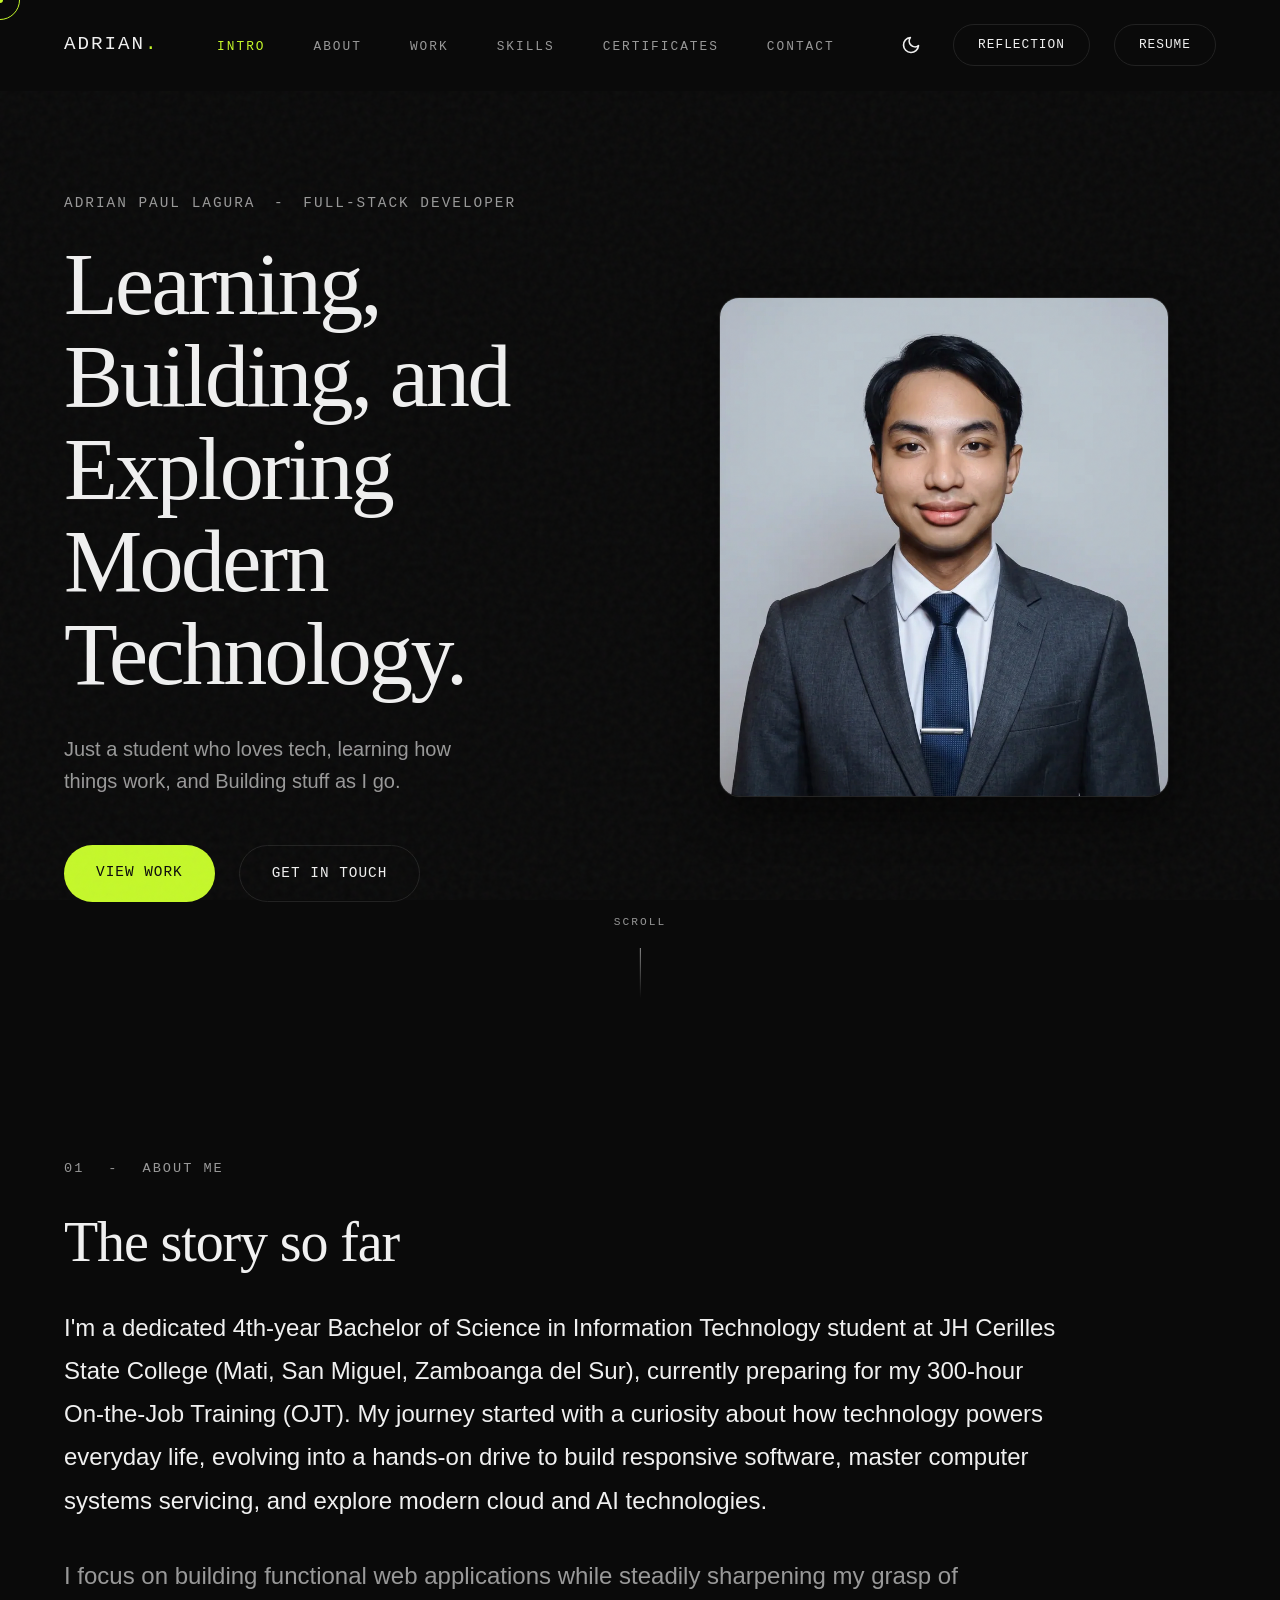
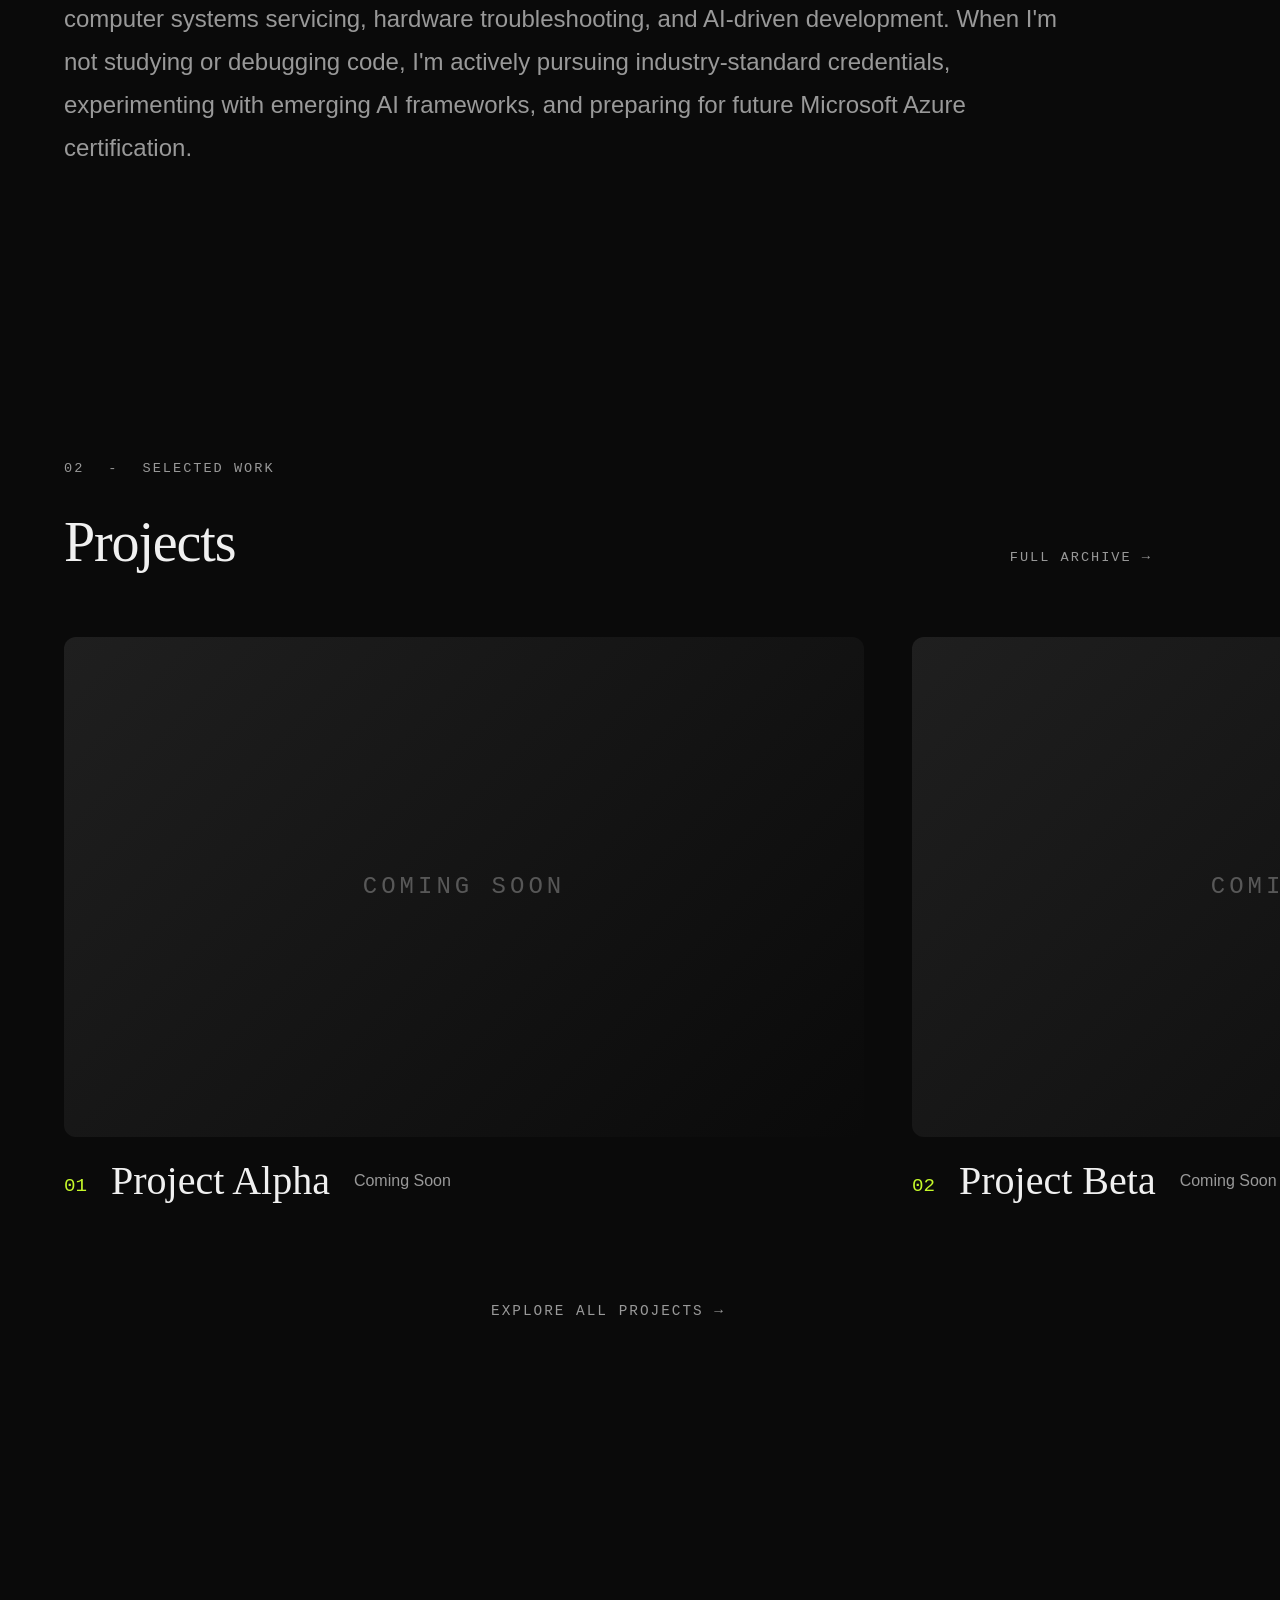
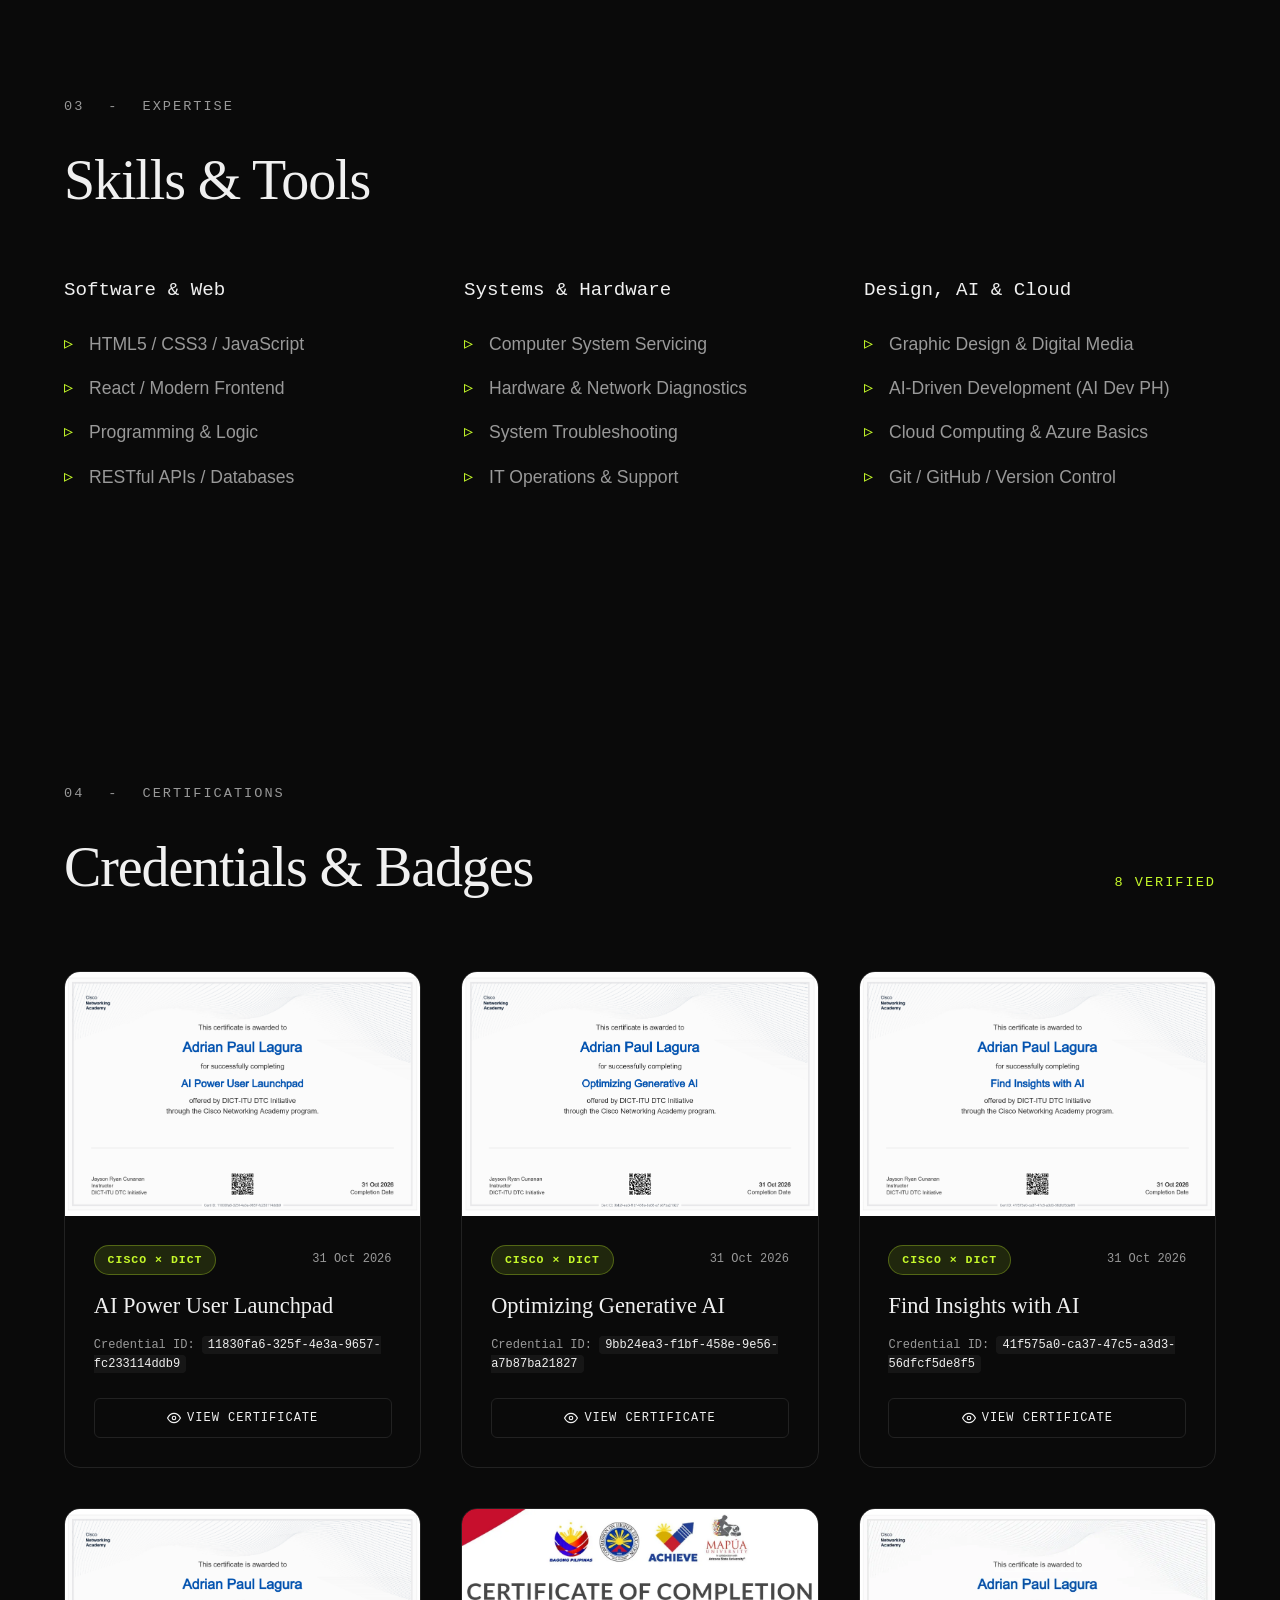
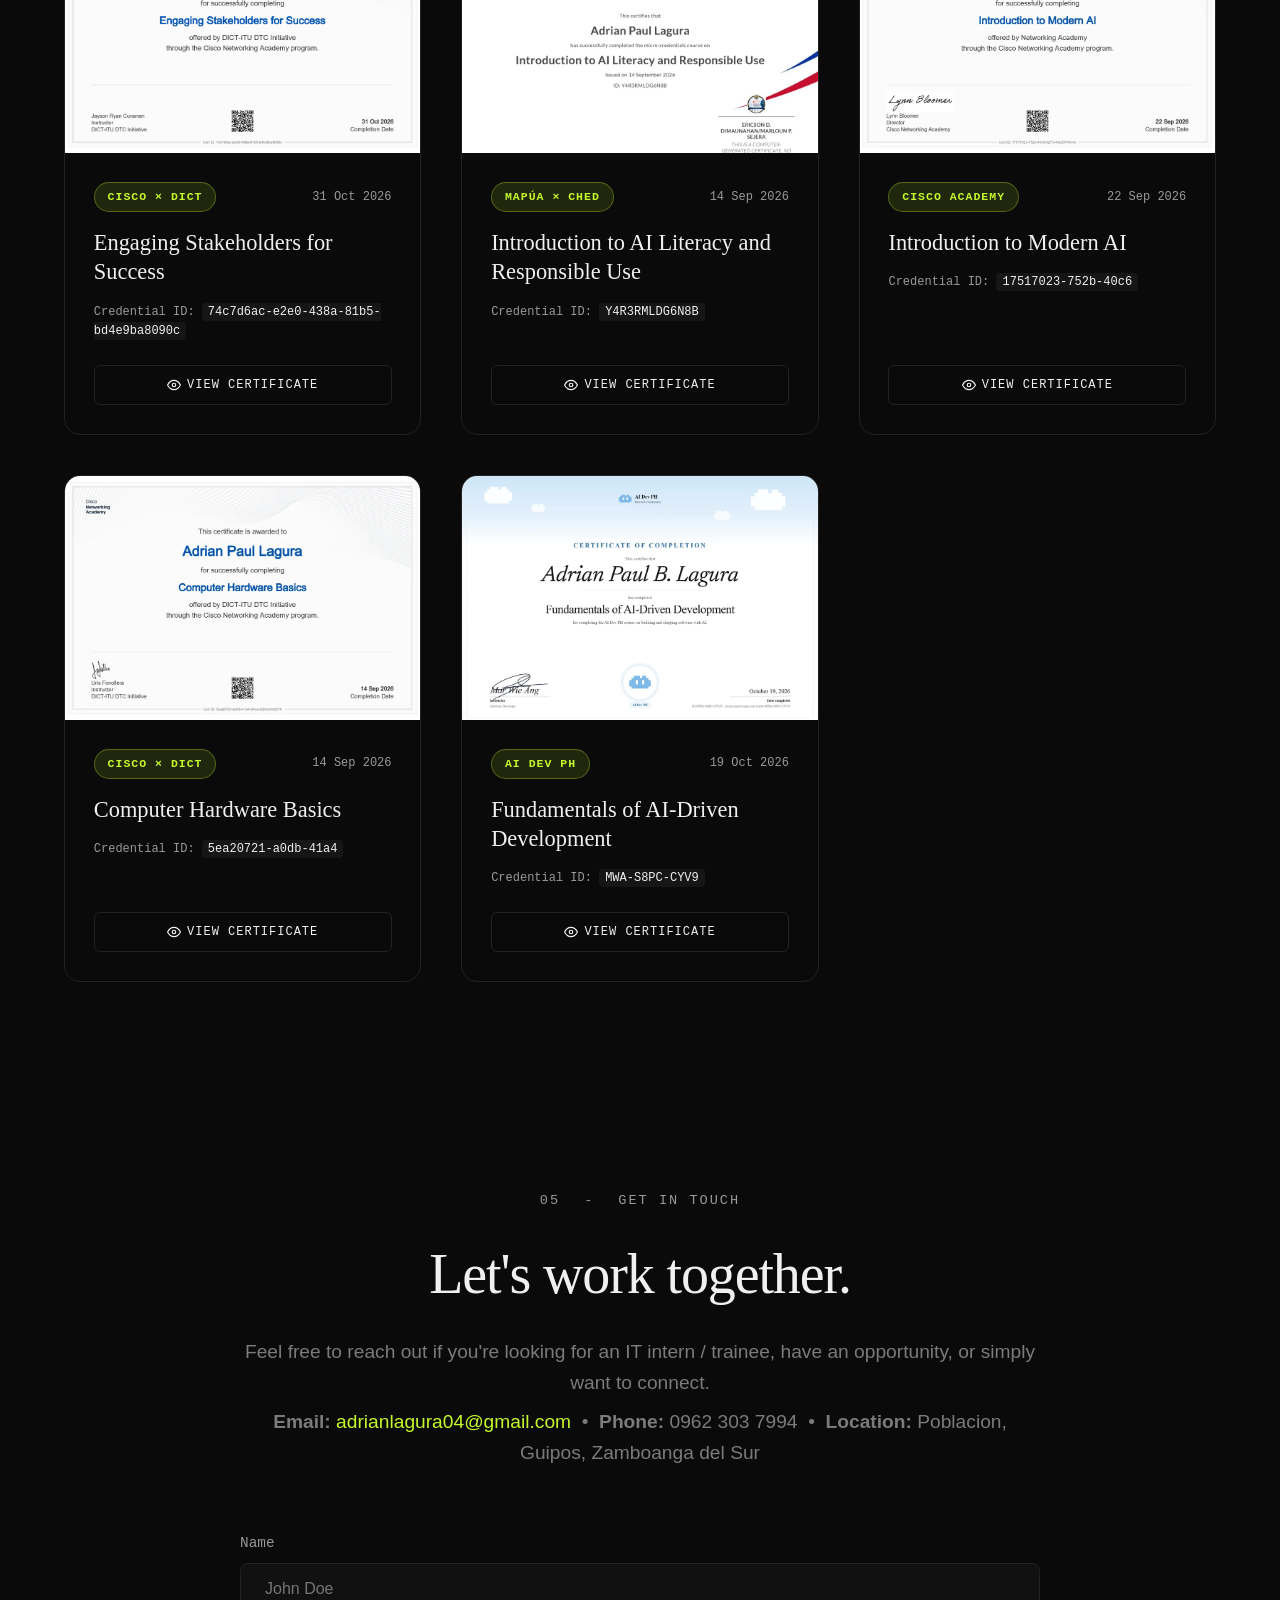
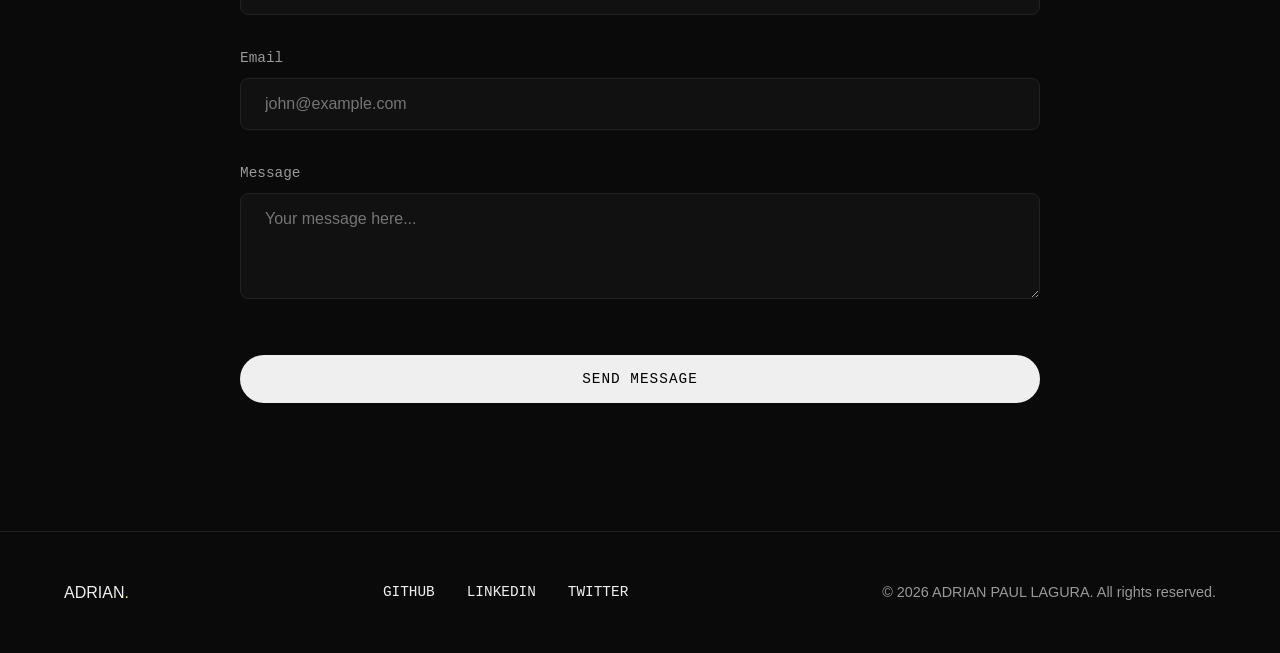
==== index.html @ b4a65c9b "Add Cisco x DICT certificates for AI Power User, Generative AI, Insights, and Stakeholder Engagement" ====
<!DOCTYPE html>
<html lang="en">

<head>
    <meta charset="UTF-8">
    <meta name="viewport" content="width=device-width, initial-scale=1.0">
    <title>Adrian Paul | Portfolio</title>
    <meta name="description" content="Portfolio of Adrian Paul B. Lagura, BSIT Student & Developer">
    <meta name="referrer" content="strict-origin-when-cross-origin">
    <meta http-equiv="Content-Security-Policy"
        content="default-src 'none'; img-src 'self' data:; style-src 'self' 'unsafe-inline' https://fonts.googleapis.com; font-src https://fonts.gstatic.com; script-src 'self'; connect-src 'self'; form-action 'none'; base-uri 'none'">

    <link rel="icon" type="image/png" sizes="96x96" href="assets/favicon-96.png">
    <link rel="preload" href="assets/Profile.webp" as="image" type="image/webp" fetchpriority="high">

    <!-- Google Fonts -->
    <link rel="preconnect" href="https://fonts.googleapis.com">
    <link rel="preconnect" href="https://fonts.gstatic.com" crossorigin>
    <link
        href="https://fonts.googleapis.com/css2?family=Fira+Code:wght@400;500&family=Inter:wght@300;400;500&family=Playfair+Display:ital,wght@0,400;0,500;0,600;0,700;1,400&display=swap"
        rel="stylesheet">

    <link rel="stylesheet" href="style.css">
</head>

<body>
    <!-- Grain Overlay -->
    <div class="grain-overlay"></div>

    <!-- Scroll Progress -->
    <div class="scroll-progress-container">
        <div class="scroll-progress-bar" id="scrollProgress"></div>
    </div>

    <!-- Custom Cursor -->
    <div class="cursor-dot"></div>
    <div class="cursor-outline"></div>

    <nav class="navbar">
        <div class="logo">ADRIAN<span class="accent">.</span></div>
        <ul class="nav-links">
            <li><a href="#intro" class="active">INTRO</a></li>
            <li><a href="#about">ABOUT</a></li>
            <li><a href="#work">WORK</a></li>
            <li><a href="#skills">SKILLS</a></li>
            <li><a href="#certificates">CERTIFICATES</a></li>
            <li><a href="#contact">CONTACT</a></li>
        </ul>
        <div class="nav-right">
            <button class="theme-toggle" id="themeToggle" aria-label="Toggle theme">
                <!-- Moon icon (SVG) -->
                <svg id="moonIcon" xmlns="http://www.w3.org/2000/svg" width="20" height="20" viewBox="0 0 24 24"
                    fill="none" stroke="currentColor" stroke-width="2" stroke-linecap="round" stroke-linejoin="round"
                    class="feather feather-moon">
                    <path d="M21 12.79A9 9 0 1 1 11.21 3 7 7 0 0 0 21 12.79z"></path>
                </svg>
                <!-- Sun icon (SVG) hidden by default -->
                <svg id="sunIcon" xmlns="http://www.w3.org/2000/svg" width="20" height="20" viewBox="0 0 24 24"
                    fill="none" stroke="currentColor" stroke-width="2" stroke-linecap="round" stroke-linejoin="round"
                    class="feather feather-sun" style="display: none;">
                    <circle cx="12" cy="12" r="5"></circle>
                    <line x1="12" y1="1" x2="12" y2="3"></line>
                    <line x1="12" y1="21" x2="12" y2="23"></line>
                    <line x1="4.22" y1="4.22" x2="5.64" y2="5.64"></line>
                    <line x1="18.36" y1="18.36" x2="19.78" y2="19.78"></line>
                    <line x1="1" y1="12" x2="3" y2="12"></line>
                    <line x1="21" y1="12" x2="23" y2="12"></line>
                    <line x1="4.22" y1="19.78" x2="5.64" y2="18.36"></line>
                    <line x1="18.36" y1="5.64" x2="19.78" y2="4.22"></line>
                </svg>
            </button>
            <a href="reflection.html" class="resume-btn">REFLECTION</a>
            <a href="resume.html" class="resume-btn">RESUME</a>
            <button class="hamburger" type="button" aria-label="Open navigation menu" aria-expanded="false">
                <span class="bar"></span>
                <span class="bar"></span>
                <span class="bar"></span>
            </button>
        </div>
    </nav>

    <!-- Sidebar for Mobile -->
    <aside class="sidebar">
        <button class="close-btn" type="button" aria-label="Close navigation menu">&times;</button>
        <ul class="sidebar-links">
            <li><a href="#intro" class="sidebar-link active">INTRO</a></li>
            <li><a href="#about" class="sidebar-link">ABOUT</a></li>
            <li><a href="#work" class="sidebar-link">WORK</a></li>
            <li><a href="#skills" class="sidebar-link">SKILLS</a></li>
            <li><a href="#certificates" class="sidebar-link">CERTIFICATES</a></li>
            <li><a href="#contact" class="sidebar-link">CONTACT</a></li>
        </ul>
        <div class="sidebar-actions">
            <a href="reflection.html" class="resume-btn sidebar-resume">REFLECTION</a>
            <a href="resume.html" class="resume-btn sidebar-resume">RESUME</a>
        </div>
    </aside>
    <div class="sidebar-overlay"></div>

    <main>
        <!-- INTRO SECTION -->
        <section id="intro" class="intro-section fade-in">
            <div class="intro-content">
                <div class="subtitle">ADRIAN PAUL LAGURA <span class="dash">-</span> FULL-STACK DEVELOPER</div>
                <h1 class="main-title">Learning, Building, and Exploring Modern Technology.</h1>
                <p class="description">Just a student who loves tech, learning how things work, and Building stuff as I
                    go.
                </p>
                <div class="cta-buttons">
                    <a href="#work" class="primary-btn">VIEW WORK</a>
                    <a href="#contact" class="secondary-btn">GET IN TOUCH</a>
                </div>
            </div>
            <div class="intro-image-container">
                <img src="assets/Profile.webp" alt="ADRIAN PAUL LAGURA" class="profile-image" id="profileImage" width="900"
                    height="900" fetchpriority="high" decoding="async">
                <img src="assets/profile_glasses.webp" alt="ADRIAN PAUL LAGURA with glasses"
                    class="profile-image profile-glasses-img" id="profileGlasses" width="900" height="900"
                    decoding="async">
            </div>
            <div class="scroll-indicator">
                <span>SCROLL</span>
                <div class="line"></div>
            </div>
        </section>

        <!-- ABOUT SECTION -->
        <section id="about" class="about-section fade-in">
            <div class="section-header">
                <span class="section-num">01</span>
                <span class="dash">-</span>
                <span class="section-name">ABOUT ME</span>
            </div>
            <div class="about-content">
                <h2 class="section-title">The story so far</h2>
                <div class="about-text">
                    <p>I'm a dedicated 4th-year Bachelor of Science in Information Technology student at JH Cerilles State College (Mati, San Miguel, Zamboanga del Sur), currently preparing for my 300-hour On-the-Job Training (OJT). My journey started with a curiosity about how technology powers everyday life, evolving into a hands-on drive to build responsive software, master computer systems servicing, and explore modern cloud and AI technologies.</p>
                    <p>I focus on building functional web applications while steadily sharpening my grasp of computer systems servicing, hardware troubleshooting, and AI-driven development. When I'm not studying or debugging code, I'm actively pursuing industry-standard credentials, experimenting with emerging AI frameworks, and preparing for future Microsoft Azure certification.</p>
                </div>
            </div>
        </section>

        <!-- WORK SECTION -->
        <section id="work" class="work-section fade-in">
            <div class="section-header">
                <span class="section-num">02</span>
                <span class="dash">-</span>
                <span class="section-name">SELECTED WORK</span>
            </div>
            <div class="work-header-flex">
                <h2 class="section-title">Projects</h2>
                <a href="#" class="view-all">FULL ARCHIVE &rarr;</a>
            </div>

            <div class="horizontal-scroll-container" role="region" aria-label="Projects gallery" tabindex="0">
                <div class="projects-wrapper">
                    <!-- Project 1 -->
                    <div class="project-card">
                        <div class="project-img-placeholder coming-soon-overlay">
                            <span>COMING SOON</span>
                        </div>
                        <div class="project-info">
                            <span class="project-num">01</span>
                            <h3>Project Alpha</h3>
                            <p>Coming Soon</p>
                        </div>
                    </div>
                    <!-- Project 2 -->
                    <div class="project-card">
                        <div class="project-img-placeholder coming-soon-overlay">
                            <span>COMING SOON</span>
                        </div>
                        <div class="project-info">
                            <span class="project-num">02</span>
                            <h3>Project Beta</h3>
                            <p>Coming Soon</p>
                        </div>
                    </div>
                    <!-- Project 3 -->
                    <div class="project-card">
                        <div class="project-img-placeholder coming-soon-overlay">
                            <span>COMING SOON</span>
                        </div>
                        <div class="project-info">
                            <span class="project-num">03</span>
                            <h3>Project Gamma</h3>
                            <p>Coming Soon</p>
                        </div>
                    </div>
                </div>
            </div>

            <div class="explore-projects">
                <a href="#">EXPLORE ALL PROJECTS &rarr;</a>
            </div>
        </section>

        <!-- SKILLS SECTION -->
        <section id="skills" class="skills-section fade-in">
            <div class="section-header">
                <span class="section-num">03</span>
                <span class="dash">-</span>
                <span class="section-name">EXPERTISE</span>
            </div>
            <h2 class="section-title">Skills & Tools</h2>
            <div class="skills-grid">
                <div class="skill-category">
                    <h3>Software & Web</h3>
                    <ul>
                        <li>HTML5 / CSS3 / JavaScript</li>
                        <li>React / Modern Frontend</li>
                        <li>Programming & Logic</li>
                        <li>RESTful APIs / Databases</li>
                    </ul>
                </div>
                <div class="skill-category">
                    <h3>Systems & Hardware</h3>
                    <ul>
                        <li>Computer System Servicing</li>
                        <li>Hardware & Network Diagnostics</li>
                        <li>System Troubleshooting</li>
                        <li>IT Operations & Support</li>
                    </ul>
                </div>
                <div class="skill-category">
                    <h3>Design, AI & Cloud</h3>
                    <ul>
                        <li>Graphic Design & Digital Media</li>
                        <li>AI-Driven Development (AI Dev PH)</li>
                        <li>Cloud Computing & Azure Basics</li>
                        <li>Git / GitHub / Version Control</li>
                    </ul>
                </div>
            </div>
        </section>

        <!-- CERTIFICATES SECTION -->
        <section id="certificates" class="certificates-section fade-in">
            <div class="section-header">
                <span class="section-num">04</span>
                <span class="dash">-</span>
                <span class="section-name">CERTIFICATIONS</span>
            </div>
            <div class="certificates-header-flex">
                <h2 class="section-title">Credentials & Badges</h2>
                <span class="certificates-count">8 Verified</span>
            </div>

            <div class="certificates-grid">
                <!-- Certificate 1: AI Power User Launchpad -->
                <div class="certificate-card" data-cert="assets/certificates/cert-ai-power-user.png" data-title="AI Power User Launchpad" data-issuer="DICT-ITU DTC Initiative through Cisco Networking Academy">
                    <div class="cert-img-wrapper">
                        <img src="assets/certificates/cert-ai-power-user.png" alt="AI Power User Launchpad Certificate" class="cert-img" loading="lazy" width="1000" height="678">
                        <div class="cert-overlay">
                            <span class="view-btn-text">
                                <svg width="18" height="18" viewBox="0 0 24 24" fill="none" stroke="currentColor" stroke-width="2"><path d="M1 12s4-8 11-8 11 8 11 8-4 8-11 8-11-8-11-8z"/><circle cx="12" cy="12" r="3"/></svg>
                                View Certificate
                            </span>
                        </div>
                    </div>
                    <div class="cert-content">
                        <div class="cert-meta">
                            <span class="cert-badge">Cisco × DICT</span>
                            <span class="cert-date">31 Oct 2026</span>
                        </div>
                        <h3 class="cert-title">AI Power User Launchpad</h3>
                        <p class="cert-id">Credential ID: <code>11830fa6-325f-4e3a-9657-fc233114ddb9</code></p>
                        <div class="cert-actions">
                            <button class="cert-btn view-cert-btn" type="button">
                                <svg width="14" height="14" viewBox="0 0 24 24" fill="none" stroke="currentColor" stroke-width="2"><path d="M1 12s4-8 11-8 11 8 11 8-4 8-11 8-11-8-11-8z"/><circle cx="12" cy="12" r="3"/></svg>
                                VIEW CERTIFICATE
                            </button>
                        </div>
                    </div>
                </div>

                <!-- Certificate 2: Optimizing Generative AI -->
                <div class="certificate-card" data-cert="assets/certificates/cert-optimizing-generative-ai.png" data-title="Optimizing Generative AI" data-issuer="DICT-ITU DTC Initiative through Cisco Networking Academy">
                    <div class="cert-img-wrapper">
                        <img src="assets/certificates/cert-optimizing-generative-ai.png" alt="Optimizing Generative AI Certificate" class="cert-img" loading="lazy" width="1000" height="678">
                        <div class="cert-overlay">
                            <span class="view-btn-text">
                                <svg width="18" height="18" viewBox="0 0 24 24" fill="none" stroke="currentColor" stroke-width="2"><path d="M1 12s4-8 11-8 11 8 11 8-4 8-11 8-11-8-11-8z"/><circle cx="12" cy="12" r="3"/></svg>
                                View Certificate
                            </span>
                        </div>
                    </div>
                    <div class="cert-content">
                        <div class="cert-meta">
                            <span class="cert-badge">Cisco × DICT</span>
                            <span class="cert-date">31 Oct 2026</span>
                        </div>
                        <h3 class="cert-title">Optimizing Generative AI</h3>
                        <p class="cert-id">Credential ID: <code>9bb24ea3-f1bf-458e-9e56-a7b87ba21827</code></p>
                        <div class="cert-actions">
                            <button class="cert-btn view-cert-btn" type="button">
                                <svg width="14" height="14" viewBox="0 0 24 24" fill="none" stroke="currentColor" stroke-width="2"><path d="M1 12s4-8 11-8 11 8 11 8-4 8-11 8-11-8-11-8z"/><circle cx="12" cy="12" r="3"/></svg>
                                VIEW CERTIFICATE
                            </button>
                        </div>
                    </div>
                </div>

                <!-- Certificate 3: Find Insights with AI -->
                <div class="certificate-card" data-cert="assets/certificates/cert-find-insights-ai.png" data-title="Find Insights with AI" data-issuer="DICT-ITU DTC Initiative through Cisco Networking Academy">
                    <div class="cert-img-wrapper">
                        <img src="assets/certificates/cert-find-insights-ai.png" alt="Find Insights with AI Certificate" class="cert-img" loading="lazy" width="1000" height="678">
                        <div class="cert-overlay">
                            <span class="view-btn-text">
                                <svg width="18" height="18" viewBox="0 0 24 24" fill="none" stroke="currentColor" stroke-width="2"><path d="M1 12s4-8 11-8 11 8 11 8-4 8-11 8-11-8-11-8z"/><circle cx="12" cy="12" r="3"/></svg>
                                View Certificate
                            </span>
                        </div>
                    </div>
                    <div class="cert-content">
                        <div class="cert-meta">
                            <span class="cert-badge">Cisco × DICT</span>
                            <span class="cert-date">31 Oct 2026</span>
                        </div>
                        <h3 class="cert-title">Find Insights with AI</h3>
                        <p class="cert-id">Credential ID: <code>41f575a0-ca37-47c5-a3d3-56dfcf5de8f5</code></p>
                        <div class="cert-actions">
                            <button class="cert-btn view-cert-btn" type="button">
                                <svg width="14" height="14" viewBox="0 0 24 24" fill="none" stroke="currentColor" stroke-width="2"><path d="M1 12s4-8 11-8 11 8 11 8-4 8-11 8-11-8-11-8z"/><circle cx="12" cy="12" r="3"/></svg>
                                VIEW CERTIFICATE
                            </button>
                        </div>
                    </div>
                </div>

                <!-- Certificate 4: Engaging Stakeholders for Success -->
                <div class="certificate-card" data-cert="assets/certificates/cert-engaging-stakeholders.png" data-title="Engaging Stakeholders for Success" data-issuer="DICT-ITU DTC Initiative through Cisco Networking Academy">
                    <div class="cert-img-wrapper">
                        <img src="assets/certificates/cert-engaging-stakeholders.png" alt="Engaging Stakeholders for Success Certificate" class="cert-img" loading="lazy" width="1000" height="678">
                        <div class="cert-overlay">
                            <span class="view-btn-text">
                                <svg width="18" height="18" viewBox="0 0 24 24" fill="none" stroke="currentColor" stroke-width="2"><path d="M1 12s4-8 11-8 11 8 11 8-4 8-11 8-11-8-11-8z"/><circle cx="12" cy="12" r="3"/></svg>
                                View Certificate
                            </span>
                        </div>
                    </div>
                    <div class="cert-content">
                        <div class="cert-meta">
                            <span class="cert-badge">Cisco × DICT</span>
                            <span class="cert-date">31 Oct 2026</span>
                        </div>
                        <h3 class="cert-title">Engaging Stakeholders for Success</h3>
                        <p class="cert-id">Credential ID: <code>74c7d6ac-e2e0-438a-81b5-bd4e9ba8090c</code></p>
                        <div class="cert-actions">
                            <button class="cert-btn view-cert-btn" type="button">
                                <svg width="14" height="14" viewBox="0 0 24 24" fill="none" stroke="currentColor" stroke-width="2"><path d="M1 12s4-8 11-8 11 8 11 8-4 8-11 8-11-8-11-8z"/><circle cx="12" cy="12" r="3"/></svg>
                                VIEW CERTIFICATE
                            </button>
                        </div>
                    </div>
                </div>
                <!-- Certificate 5: AI Literacy -->
                <div class="certificate-card" data-cert="assets/certificates/cert-ai-literacy.webp" data-title="Introduction to AI Literacy and Responsible Use" data-issuer="Mapúa University × CHED / ACHIEVE">
                    <div class="cert-img-wrapper">
                        <img src="assets/certificates/cert-ai-literacy.webp" alt="Introduction to AI Literacy and Responsible Use Certificate" class="cert-img" loading="lazy" width="1000" height="708">
                        <div class="cert-overlay">
                            <span class="view-btn-text">
                                <svg width="18" height="18" viewBox="0 0 24 24" fill="none" stroke="currentColor" stroke-width="2"><path d="M1 12s4-8 11-8 11 8 11 8-4 8-11 8-11-8-11-8z"/><circle cx="12" cy="12" r="3"/></svg>
                                View Certificate
                            </span>
                        </div>
                    </div>
                    <div class="cert-content">
                        <div class="cert-meta">
                            <span class="cert-badge">Mapúa × CHED</span>
                            <span class="cert-date">14 Sep 2026</span>
                        </div>
                        <h3 class="cert-title">Introduction to AI Literacy and Responsible Use</h3>
                        <p class="cert-id">Credential ID: <code>Y4R3RMLDG6N8B</code></p>
                        <div class="cert-actions">
                            <button class="cert-btn view-cert-btn" type="button">
                                <svg width="14" height="14" viewBox="0 0 24 24" fill="none" stroke="currentColor" stroke-width="2"><path d="M1 12s4-8 11-8 11 8 11 8-4 8-11 8-11-8-11-8z"/><circle cx="12" cy="12" r="3"/></svg>
                                VIEW CERTIFICATE
                            </button>
                        </div>
                    </div>
                </div>

                <!-- Certificate 6: Modern AI -->
                <div class="certificate-card" data-cert="assets/certificates/cert-modern-ai.webp" data-title="Introduction to Modern AI" data-issuer="Cisco Networking Academy">
                    <div class="cert-img-wrapper">
                        <img src="assets/certificates/cert-modern-ai.webp" alt="Introduction to Modern AI Certificate" class="cert-img" loading="lazy" width="1000" height="677">
                        <div class="cert-overlay">
                            <span class="view-btn-text">
                                <svg width="18" height="18" viewBox="0 0 24 24" fill="none" stroke="currentColor" stroke-width="2"><path d="M1 12s4-8 11-8 11 8 11 8-4 8-11 8-11-8-11-8z"/><circle cx="12" cy="12" r="3"/></svg>
                                View Certificate
                            </span>
                        </div>
                    </div>
                    <div class="cert-content">
                        <div class="cert-meta">
                            <span class="cert-badge">Cisco Academy</span>
                            <span class="cert-date">22 Sep 2026</span>
                        </div>
                        <h3 class="cert-title">Introduction to Modern AI</h3>
                        <p class="cert-id">Credential ID: <code>17517023-752b-40c6</code></p>
                        <div class="cert-actions">
                            <button class="cert-btn view-cert-btn" type="button">
                                <svg width="14" height="14" viewBox="0 0 24 24" fill="none" stroke="currentColor" stroke-width="2"><path d="M1 12s4-8 11-8 11 8 11 8-4 8-11 8-11-8-11-8z"/><circle cx="12" cy="12" r="3"/></svg>
                                VIEW CERTIFICATE
                            </button>
                        </div>
                    </div>
                </div>

                <!-- Certificate 7: Computer Hardware Basics -->
                <div class="certificate-card" data-cert="assets/certificates/cert-hardware-basics.webp" data-title="Computer Hardware Basics" data-issuer="Cisco Networking Academy × DICT-ITU DTC">
                    <div class="cert-img-wrapper">
                        <img src="assets/certificates/cert-hardware-basics.webp" alt="Computer Hardware Basics Certificate" class="cert-img" loading="lazy" width="1000" height="677">
                        <div class="cert-overlay">
                            <span class="view-btn-text">
                                <svg width="18" height="18" viewBox="0 0 24 24" fill="none" stroke="currentColor" stroke-width="2"><path d="M1 12s4-8 11-8 11 8 11 8-4 8-11 8-11-8-11-8z"/><circle cx="12" cy="12" r="3"/></svg>
                                View Certificate
                            </span>
                        </div>
                    </div>
                    <div class="cert-content">
                        <div class="cert-meta">
                            <span class="cert-badge">Cisco × DICT</span>
                            <span class="cert-date">14 Sep 2026</span>
                        </div>
                        <h3 class="cert-title">Computer Hardware Basics</h3>
                        <p class="cert-id">Credential ID: <code>5ea20721-a0db-41a4</code></p>
                        <div class="cert-actions">
                            <button class="cert-btn view-cert-btn" type="button">
                                <svg width="14" height="14" viewBox="0 0 24 24" fill="none" stroke="currentColor" stroke-width="2"><path d="M1 12s4-8 11-8 11 8 11 8-4 8-11 8-11-8-11-8z"/><circle cx="12" cy="12" r="3"/></svg>
                                VIEW CERTIFICATE
                            </button>
                        </div>
                    </div>
                </div>

                <!-- Certificate 8: Fundamentals of AI-Driven Development -->
                <div class="certificate-card" data-cert="assets/certificates/cert-ai-driven-dev.webp" data-title="Fundamentals of AI-Driven Development" data-issuer="AI Dev PH Discord Community (Mar Wie Ang)">
                    <div class="cert-img-wrapper">
                        <img src="assets/certificates/cert-ai-driven-dev.webp" alt="Fundamentals of AI-Driven Development Certificate" class="cert-img" loading="lazy" width="1000" height="697">
                        <div class="cert-overlay">
                            <span class="view-btn-text">
                                <svg width="18" height="18" viewBox="0 0 24 24" fill="none" stroke="currentColor" stroke-width="2"><path d="M1 12s4-8 11-8 11 8 11 8-4 8-11 8-11-8-11-8z"/><circle cx="12" cy="12" r="3"/></svg>
                                View Certificate
                            </span>
                        </div>
                    </div>
                    <div class="cert-content">
                        <div class="cert-meta">
                            <span class="cert-badge">AI Dev PH</span>
                            <span class="cert-date">19 Oct 2026</span>
                        </div>
                        <h3 class="cert-title">Fundamentals of AI-Driven Development</h3>
                        <p class="cert-id">Credential ID: <code>MWA-S8PC-CYV9</code></p>
                        <div class="cert-actions">
                            <button class="cert-btn view-cert-btn" type="button">
                                <svg width="14" height="14" viewBox="0 0 24 24" fill="none" stroke="currentColor" stroke-width="2"><path d="M1 12s4-8 11-8 11 8 11 8-4 8-11 8-11-8-11-8z"/><circle cx="12" cy="12" r="3"/></svg>
                                VIEW CERTIFICATE
                            </button>
                        </div>
                    </div>
                </div>
            </div>
        </section>

        <!-- CONTACT SECTION -->
        <section id="contact" class="contact-section fade-in">
            <div class="section-header">
                <span class="section-num">05</span>
                <span class="dash">-</span>
                <span class="section-name">GET IN TOUCH</span>
            </div>
            <div class="contact-content">
                <h2 class="section-title">Let's work together.</h2>
                <p class="contact-desc">Feel free to reach out if you're looking for an IT intern / trainee, have an opportunity, or simply want to connect.<br>
                <span style="display: inline-block; margin-top: 8px;">
                    <strong>Email:</strong> <a href="mailto:adrianlagura04@gmail.com" style="color: var(--accent-color, #c5f82a); text-decoration: none;">adrianlagura04@gmail.com</a> &nbsp;&bull;&nbsp;
                    <strong>Phone:</strong> 0962 303 7994 &nbsp;&bull;&nbsp;
                    <strong>Location:</strong> Poblacion, Guipos, Zamboanga del Sur
                </span>
                </p>

                <form id="contact-form" class="contact-form">
                    <div class="form-group">
                        <label for="name">Name</label>
                        <input type="text" id="name" required placeholder="John Doe">
                    </div>
                    <div class="form-group">
                        <label for="email">Email</label>
                        <input type="email" id="email" required placeholder="john@example.com">
                    </div>
                    <div class="form-group">
                        <label for="message">Message</label>
                        <textarea id="message" rows="4" required placeholder="Your message here..."></textarea>
                    </div>
                    <button type="submit" class="submit-btn">SEND MESSAGE</button>
                </form>
            </div>
        </section>
    </main>

    <!-- Certificate Lightbox Modal -->
    <div id="certModal" class="cert-modal" aria-hidden="true" role="dialog" aria-label="Certificate preview">
        <div class="cert-modal-backdrop"></div>
        <div class="cert-modal-dialog">
            <button class="cert-modal-close" id="certModalClose" aria-label="Close modal">&times;</button>
            <div class="cert-modal-body">
                <img id="certModalImg" src="" alt="Certificate Preview" class="cert-modal-image" width="1000" height="692">
            </div>
            <div class="cert-modal-footer">
                <div class="cert-modal-info">
                    <h3 id="certModalTitle">Certificate Title</h3>
                    <p id="certModalIssuer">Issuer</p>
                </div>
            </div>
        </div>
    </div>

    <footer>
        <div class="footer-content">
            <div class="footer-logo">ADRIAN<span class="accent">.</span></div>
            <div class="social-links">
                <a href="#">GitHub</a>
                <a href="#">LinkedIn</a>
                <a href="#">Twitter</a>
            </div>
            <div class="copyright">
                &copy; 2026 ADRIAN PAUL LAGURA. All rights reserved.
            </div>
        </div>
    </footer>

    <script src="script.js"></script>
</body>

</html>
---- style.css ----
/* CSS Reset & Variables */
:root {
    --bg-color: #0a0a0a;
    --text-primary: #f0f0f0;
    --text-secondary: #999999;
    --accent-color: #c5f82a;
    --accent-hover: #b1e025;
    --border-color: #222222;
    --card-bg: #111111;

    --font-heading: 'Playfair Display', serif;
    --font-body: 'Inter', sans-serif;
    --font-mono: 'Fira Code', monospace;

    --nav-bg: rgba(10, 10, 10, 0.8);
    --btn-hover-bg: rgba(255, 255, 255, 0.05);
    --shadow-color: rgba(0, 0, 0, 0.5);
    --overlay-bg: rgba(0, 0, 0, 0.7);
    --placeholder-grad: linear-gradient(135deg, #2a2a2a, #1a1a1a);
    --coming-soon-grad: linear-gradient(135deg, #1f1f1f, #0a0a0a);
    --cursor-hover-bg: rgba(197, 248, 42, 0.1);
}

body.light-theme {
    --bg-color: #f7f7f7;
    --text-primary: #111111;
    --text-secondary: #555555;
    --accent-color: #577500;
    --accent-hover: #466300;
    --border-color: #dddddd;
    --card-bg: #ffffff;

    --nav-bg: rgba(247, 247, 247, 0.8);
    --btn-hover-bg: rgba(0, 0, 0, 0.05);
    --shadow-color: rgba(0, 0, 0, 0.1);
    --overlay-bg: rgba(255, 255, 255, 0.8);
    --placeholder-grad: linear-gradient(135deg, #eeeeee, #dddddd);
    --coming-soon-grad: linear-gradient(135deg, #e0e0e0, #d0d0d0);
    --cursor-hover-bg: rgba(87, 117, 0, 0.1);
}

* {
    margin: 0;
    padding: 0;
    box-sizing: border-box;
}

html {
    scroll-behavior: smooth;
    font-size: 16px;
}

body {
    background-color: var(--bg-color);
    color: var(--text-primary);
    font-family: var(--font-body);
    line-height: 1.6;
    overflow-x: hidden;
    cursor: none;
    /* Hide default cursor for custom cursor */
}

/* Custom Cursor Elements */
a,
button,
.hamburger,
.close-btn,
.project-card,
input,
textarea {
    cursor: none;
}

.cursor-dot,
.cursor-outline {
    position: fixed;
    top: 0;
    left: 0;
    transform: translate(-50%, -50%);
    border-radius: 50%;
    z-index: 9999;
    pointer-events: none;
}

.cursor-dot {
    width: 6px;
    height: 6px;
    background-color: var(--accent-color);
}

.cursor-outline {
    width: 40px;
    height: 40px;
    border: 1px solid var(--accent-color);
    transition: width 0.2s, height 0.2s, background-color 0.2s;
}

.cursor-outline.cursor-hover {
    width: 60px;
    height: 60px;
    background-color: var(--cursor-hover-bg);
}

/* Scroll Progress Bar */
.scroll-progress-container {
    position: fixed;
    top: 0;
    left: 0;
    right: 0;
    height: 3px;
    background: transparent;
    z-index: 2005;
    /* Above everything */
}

.scroll-progress-bar {
    height: 100%;
    background-color: var(--accent-color);
    width: 0%;
    transition: width 0.1s ease-out;
}

/* Grain Overlay */
.grain-overlay {
    position: fixed;
    top: 0;
    left: 0;
    width: 100%;
    height: 100%;
    pointer-events: none;
    z-index: 100;
    /* Behind navbar but over background */
    opacity: 0.04;
    background-image: url("data:image/svg+xml,%3Csvg viewBox='0 0 200 200' xmlns='http://www.w3.org/2000/svg'%3E%3Cfilter id='noiseFilter'%3E%3CfeTurbulence type='fractalNoise' baseFrequency='0.65' numOctaves='3' stitchTiles='stitch'/%3E%3C/filter%3E%3Crect width='100%25' height='100%25' filter='url(%23noiseFilter)'/%3E%3C/svg%3E");
}

::selection {
    background-color: var(--accent-color);
    color: var(--bg-color);
}

a {
    text-decoration: none;
    color: inherit;
    transition: color 0.3s ease;
}

/* Typography Utilities */
.accent {
    color: var(--accent-color);
}

.section-header {
    font-family: var(--font-mono);
    font-size: 0.85rem;
    color: var(--text-secondary);
    display: flex;
    align-items: center;
    gap: 1rem;
    margin-bottom: 2rem;
    text-transform: uppercase;
    letter-spacing: 2px;
}

.section-title {
    font-family: var(--font-heading);
    font-size: 3.5rem;
    font-weight: 400;
    margin-bottom: 2rem;
    line-height: 1.1;
    letter-spacing: -0.02em;
}

/* Navbar */
.navbar {
    position: fixed;
    top: 0;
    width: 100%;
    padding: 1.5rem 4rem;
    display: flex;
    justify-content: space-between;
    align-items: center;
    background: var(--nav-bg);
    backdrop-filter: blur(10px);
    z-index: 1000;
    border-bottom: 1px solid transparent;
    transition: border-bottom 0.3s ease;
}

.navbar.scrolled {
    border-bottom: 1px solid var(--border-color);
}

.logo {
    font-family: var(--font-mono);
    font-weight: 500;
    font-size: 1.2rem;
    letter-spacing: 2px;
}

.nav-links {
    display: flex;
    list-style: none;
    gap: 3rem;
}

.nav-links a {
    font-family: var(--font-mono);
    font-size: 0.8rem;
    text-transform: uppercase;
    letter-spacing: 2px;
    color: var(--text-secondary);
}

.nav-links a:hover,
.nav-links a.active {
    color: var(--accent-color);
}

.nav-right {
    display: flex;
    align-items: center;
    gap: 1.5rem;
}

/* Theme Toggle Button */
.theme-toggle {
    background: transparent;
    border: none;
    color: var(--text-primary);
    cursor: none;
    padding: 0.5rem;
    display: flex;
    align-items: center;
    justify-content: center;
    transition: color 0.3s ease;
}

.theme-toggle:hover {
    color: var(--accent-color);
}

.resume-btn {
    font-family: var(--font-mono);
    font-size: 0.8rem;
    padding: 0.6rem 1.5rem;
    border: 1px solid var(--border-color);
    border-radius: 50px;
    letter-spacing: 1px;
    text-transform: uppercase;
    transition: all 0.3s ease;
}

.resume-btn:hover {
    border-color: var(--text-primary);
    background: var(--btn-hover-bg);
}

/* Hamburger Menu */
.hamburger,
.close-btn {
    background: none;
    border: none;
    padding: 0;
    font: inherit;
    color: inherit;
}

.hamburger {
    display: none;
    flex-direction: column;
    gap: 6px;
    cursor: pointer;
    z-index: 1001;
}

.hamburger .bar {
    width: 30px;
    height: 2px;
    background-color: var(--text-primary);
    transition: all 0.3s ease;
}

/* Sidebar */
.sidebar {
    position: fixed;
    top: 0;
    right: -100%;
    width: 300px;
    height: 100vh;
    background: var(--card-bg);
    border-left: 1px solid var(--border-color);
    z-index: 2000;
    display: flex;
    flex-direction: column;
    padding: 6rem 3rem;
    transition: right 0.4s cubic-bezier(0.77, 0, 0.175, 1);
}

.sidebar.open {
    right: 0;
}

.close-btn {
    position: absolute;
    top: 2rem;
    right: 2rem;
    font-size: 2.5rem;
    cursor: pointer;
    color: var(--text-secondary);
    transition: color 0.3s ease;
    line-height: 1;
}

.close-btn:hover {
    color: var(--accent-color);
}

.sidebar-links {
    list-style: none;
    display: flex;
    flex-direction: column;
    gap: 2rem;
    margin-bottom: 3rem;
}

.sidebar-links a {
    font-family: var(--font-mono);
    font-size: 1.2rem;
    text-transform: uppercase;
    letter-spacing: 2px;
    color: var(--text-secondary);
}

.sidebar-links a:hover,
.sidebar-links a.active {
    color: var(--accent-color);
}

.sidebar-actions {
    display: flex;
    flex-direction: column;
    gap: 1.5rem;
    align-items: center;
    width: 100%;
}

.sidebar-resume {
    text-align: center;
    width: fit-content;
}

.sidebar-overlay {
    position: fixed;
    top: 0;
    left: 0;
    width: 100%;
    height: 100vh;
    background: var(--overlay-bg);
    backdrop-filter: blur(5px);
    z-index: 1999;
    opacity: 0;
    visibility: hidden;
    transition: all 0.4s ease;
}

.sidebar-overlay.open {
    opacity: 1;
    visibility: visible;
}

/* Main Layout */
main {
    padding: 0 4rem;
    max-width: 1600px;
    margin: 0 auto;
}

section {
    padding: 8rem 0;
    min-height: 100vh;
    display: flex;
    flex-direction: column;
    justify-content: center;
}

/* Intro Section */
.intro-section {
    display: grid;
    grid-template-columns: 1fr 1fr;
    gap: 4rem;
    align-items: center;
    position: relative;
    padding-top: 12rem;
}

.subtitle {
    font-family: var(--font-mono);
    font-size: 0.9rem;
    color: var(--text-secondary);
    margin-bottom: 1.5rem;
    letter-spacing: 2px;
    text-transform: uppercase;
}

.dash {
    margin: 0 0.5rem;
}

.main-title {
    font-family: var(--font-heading);
    font-size: 5.5rem;
    font-weight: 400;
    line-height: 1.05;
    margin-bottom: 2rem;
    letter-spacing: -0.03em;
}

.description {
    font-size: 1.25rem;
    color: var(--text-secondary);
    margin-bottom: 3rem;
    max-width: 80%;
}

.cta-buttons {
    display: flex;
    gap: 1.5rem;
}

.primary-btn,
.secondary-btn,
.submit-btn {
    font-family: var(--font-mono);
    font-size: 0.9rem;
    padding: 1rem 2rem;
    border-radius: 50px;
    letter-spacing: 1px;
    font-weight: 500;
    cursor: pointer;
    text-transform: uppercase;
    transition: all 0.3s ease;
    border: none;
    outline: none;
}

.primary-btn {
    background-color: var(--accent-color);
    color: var(--bg-color);
}

.primary-btn:hover {
    background-color: var(--accent-hover);
    transform: translateY(-2px);
}

.secondary-btn {
    background-color: transparent;
    color: var(--text-primary);
    border: 1px solid var(--border-color);
}

.secondary-btn:hover {
    border-color: var(--text-primary);
    background: var(--btn-hover-bg);
}

.intro-image-container {
    width: 90%;
    max-width: 450px;
    height: 500px;
    margin: 0 auto;
    border-radius: 20px;
    overflow: hidden;
    border: 1px solid var(--border-color);
    box-shadow: 0 20px 40px var(--shadow-color);
    position: relative;
}

.profile-image,
.profile-glasses-img {
    width: 100%;
    height: 100%;
    object-fit: cover;
    position: absolute;
    top: 0;
    left: 0;
    transition: opacity 0.6s ease, transform 0.5s ease;
}

.profile-glasses-img {
    opacity: 0;
}

.profile-image:hover,
.profile-glasses-img:hover {
    transform: scale(1.02);
}

body.light-theme .profile-image {
    opacity: 0;
}

body.light-theme .profile-glasses-img {
    opacity: 1;
}

.scroll-indicator {
    position: absolute;
    bottom: 2rem;
    left: 50%;
    transform: translateX(-50%);
    display: flex;
    flex-direction: column;
    align-items: center;
    gap: 1rem;
    opacity: 0.6;
}

.scroll-indicator span {
    font-family: var(--font-mono);
    font-size: 0.7rem;
    letter-spacing: 2px;
}

.scroll-indicator .line {
    width: 1px;
    height: 50px;
    background: linear-gradient(to bottom, var(--text-primary), transparent);
}

/* About Section */
.about-section {
    max-width: 1000px;
}

.about-text {
    font-size: 1.5rem;
    color: var(--text-secondary);
    line-height: 1.8;
}

.about-text p {
    margin-bottom: 2rem;
}

.about-text p:first-child {
    color: var(--text-primary);
}

/* Work Section */
.work-section {
    padding-right: 0;
    /* Let horizontal scroll bleed */
}

.work-header-flex {
    display: flex;
    justify-content: space-between;
    align-items: baseline;
    padding-right: 4rem;
}

.view-all {
    font-family: var(--font-mono);
    font-size: 0.85rem;
    letter-spacing: 2px;
    color: var(--text-secondary);
    text-transform: uppercase;
}

.view-all:hover {
    color: var(--accent-color);
}

.horizontal-scroll-container {
    overflow-x: auto;
    padding: 2rem 0;
    margin-right: -4rem;
    /* Bleed edge */
    padding-right: 4rem;
    scrollbar-width: none;
    /* Firefox */
}

.horizontal-scroll-container:focus-visible {
    outline: 2px solid var(--accent-color);
    outline-offset: 4px;
    border-radius: 8px;
}

.horizontal-scroll-container::-webkit-scrollbar {
    display: none;
    /* Chrome/Safari/Webkit */
}

.projects-wrapper {
    display: flex;
    gap: 3rem;
    width: max-content;
}

.project-card {
    width: 800px;
    flex-shrink: 0;
    group: hover;
    cursor: pointer;
}

.project-img {
    width: 100%;
    height: 500px;
    object-fit: cover;
    border-radius: 12px;
    margin-bottom: 1.5rem;
    transition: transform 0.5s ease;
}

.project-img-placeholder {
    width: 100%;
    height: 500px;
    background: var(--placeholder-grad);
    border-radius: 12px;
    margin-bottom: 1.5rem;
}

.coming-soon-overlay {
    display: flex;
    justify-content: center;
    align-items: center;
    background: var(--coming-soon-grad);
}

.coming-soon-overlay span {
    font-family: var(--font-mono);
    font-size: 1.5rem;
    color: var(--text-secondary);
    letter-spacing: 4px;
    text-transform: uppercase;
    opacity: 0.5;
}

.project-card:hover .project-img {
    transform: scale(1.02);
}

.project-info {
    display: flex;
    align-items: flex-end;
    gap: 1.5rem;
}

.project-num {
    font-family: var(--font-mono);
    color: var(--accent-color);
    font-size: 1.2rem;
}

.project-info h3 {
    font-family: var(--font-heading);
    font-size: 2.5rem;
    font-weight: 400;
    line-height: 1;
}

.project-info p {
    color: var(--text-secondary);
    margin-bottom: 0.5rem;
}

.explore-projects {
    margin-top: 4rem;
    text-align: center;
    padding-right: 4rem;
}

.explore-projects a {
    font-family: var(--font-mono);
    font-size: 0.9rem;
    letter-spacing: 2px;
    color: var(--text-secondary);
}

.explore-projects a:hover {
    color: var(--accent-color);
}

/* Skills Section */
.skills-grid {
    display: grid;
    grid-template-columns: repeat(auto-fit, minmax(250px, 1fr));
    gap: 3rem;
    margin-top: 2rem;
}

.skill-category h3 {
    font-family: var(--font-mono);
    color: var(--text-primary);
    font-size: 1.2rem;
    margin-bottom: 1.5rem;
    font-weight: 500;
}

.skill-category ul {
    list-style: none;
}

.skill-category li {
    color: var(--text-secondary);
    margin-bottom: 1rem;
    font-size: 1.1rem;
    display: flex;
    align-items: center;
}

.skill-category li::before {
    content: "▹";
    color: var(--accent-color);
    margin-right: 1rem;
    font-family: var(--font-mono);
}

/* Certificates Section */
.certificates-section {
    padding-top: 2rem;
    padding-bottom: 5rem;
}

.certificates-header-flex {
    display: flex;
    justify-content: space-between;
    align-items: baseline;
    margin-bottom: 2.5rem;
}

.certificates-count {
    font-family: var(--font-mono);
    font-size: 0.85rem;
    color: var(--accent-color);
    letter-spacing: 2px;
    text-transform: uppercase;
}

.certificates-grid {
    display: grid;
    grid-template-columns: repeat(auto-fit, minmax(320px, 1fr));
    gap: 2.5rem;
}

.certificate-card {
    background: var(--nav-bg);
    border: 1px solid var(--border-color);
    border-radius: 16px;
    overflow: hidden;
    display: flex;
    flex-direction: column;
    transition: transform 0.4s ease, border-color 0.4s ease, box-shadow 0.4s ease;
    position: relative;
}

.certificate-card:hover {
    transform: translateY(-8px);
    border-color: var(--accent-color);
    box-shadow: 0 20px 40px var(--shadow-color);
}

.cert-img-wrapper {
    position: relative;
    width: 100%;
    aspect-ratio: 16 / 11;
    overflow: hidden;
    background: #111;
    cursor: pointer;
}

.cert-img {
    width: 100%;
    height: 100%;
    object-fit: cover;
    object-position: top center;
    transition: transform 0.6s cubic-bezier(0.16, 1, 0.3, 1);
    display: block;
}

.certificate-card:hover .cert-img {
    transform: scale(1.05);
}

.cert-overlay {
    position: absolute;
    inset: 0;
    background: rgba(0, 0, 0, 0.6);
    backdrop-filter: blur(4px);
    display: flex;
    align-items: center;
    justify-content: center;
    opacity: 0;
    transition: opacity 0.3s ease;
}

.certificate-card:hover .cert-overlay {
    opacity: 1;
}

.view-btn-text {
    font-family: var(--font-mono);
    font-size: 0.85rem;
    color: #fff;
    background: rgba(255, 255, 255, 0.15);
    border: 1px solid rgba(255, 255, 255, 0.3);
    padding: 0.6rem 1.2rem;
    border-radius: 30px;
    display: flex;
    align-items: center;
    gap: 8px;
    letter-spacing: 1px;
    transform: translateY(8px);
    transition: transform 0.3s ease;
}

.certificate-card:hover .view-btn-text {
    transform: translateY(0);
}

.cert-content {
    padding: 1.8rem;
    display: flex;
    flex-direction: column;
    flex-grow: 1;
    gap: 1rem;
}

.cert-meta {
    display: flex;
    justify-content: space-between;
    align-items: center;
}

.cert-badge {
    font-family: var(--font-mono);
    font-size: 0.72rem;
    font-weight: 600;
    letter-spacing: 1px;
    text-transform: uppercase;
    padding: 0.3rem 0.8rem;
    border-radius: 20px;
    background: rgba(197, 248, 42, 0.12);
    color: var(--accent-color);
    border: 1px solid rgba(197, 248, 42, 0.3);
}

.cert-date {
    font-family: var(--font-mono);
    font-size: 0.75rem;
    color: var(--text-secondary);
}

.cert-title {
    font-family: var(--font-heading);
    font-size: 1.4rem;
    font-weight: 500;
    line-height: 1.3;
    color: var(--text-primary);
    margin: 0;
}

.cert-id {
    font-family: var(--font-mono);
    font-size: 0.75rem;
    color: var(--text-secondary);
    margin: 0;
}

.cert-id code {
    color: var(--text-primary);
    background: rgba(255, 255, 255, 0.05);
    padding: 2px 6px;
    border-radius: 4px;
}

body.light-theme .cert-id code {
    background: rgba(0, 0, 0, 0.06);
}

.cert-actions {
    display: flex;
    gap: 0.8rem;
    margin-top: auto;
    padding-top: 0.5rem;
}

.cert-btn {
    font-family: var(--font-mono);
    font-size: 0.75rem;
    letter-spacing: 1px;
    text-transform: uppercase;
    padding: 0.6rem 1rem;
    border-radius: 6px;
    display: flex;
    align-items: center;
    justify-content: center;
    gap: 6px;
    cursor: pointer;
    text-decoration: none;
    transition: all 0.2s ease;
}

.view-cert-btn {
    width: 100%;
    background: transparent;
    color: var(--text-primary);
    border: 1px solid var(--border-color);
    font-weight: 500;
    padding: 0.75rem 1rem;
}

.view-cert-btn:hover {
    border-color: var(--accent-color);
    color: #111;
    background: var(--accent-color);
}

/* Lightbox Modal */
.cert-modal {
    position: fixed;
    inset: 0;
    z-index: 2000;
    display: flex;
    align-items: center;
    justify-content: center;
    padding: 2rem;
    opacity: 0;
    visibility: hidden;
    transition: opacity 0.3s ease, visibility 0.3s ease;
}

.cert-modal.active {
    opacity: 1;
    visibility: visible;
}

.cert-modal-backdrop {
    position: absolute;
    inset: 0;
    background: rgba(0, 0, 0, 0.85);
    backdrop-filter: blur(12px);
}

.cert-modal-dialog {
    position: relative;
    max-width: 950px;
    width: 100%;
    background: #181818;
    border: 1px solid rgba(255, 255, 255, 0.15);
    border-radius: 16px;
    overflow: hidden;
    box-shadow: 0 30px 60px rgba(0, 0, 0, 0.6);
    z-index: 1;
    transform: scale(0.95);
    transition: transform 0.3s ease;
}

body.light-theme .cert-modal-dialog {
    background: #ffffff;
    border: 1px solid rgba(0, 0, 0, 0.1);
}

.cert-modal.active .cert-modal-dialog {
    transform: scale(1);
}

.cert-modal-close {
    position: absolute;
    top: 1rem;
    right: 1.2rem;
    background: rgba(0, 0, 0, 0.6);
    border: 1px solid rgba(255, 255, 255, 0.2);
    color: #fff;
    width: 36px;
    height: 36px;
    border-radius: 50%;
    font-size: 1.5rem;
    line-height: 1;
    display: flex;
    align-items: center;
    justify-content: center;
    cursor: pointer;
    z-index: 2;
    transition: background 0.2s, transform 0.1s;
}

.cert-modal-close:hover {
    background: var(--accent-color);
    color: #111;
    transform: scale(1.1);
}

.cert-modal-body {
    padding: 1.5rem 1.5rem 0.5rem 1.5rem;
    display: flex;
    align-items: center;
    justify-content: center;
    background: #0d0d0d;
}

body.light-theme .cert-modal-body {
    background: #f4f4f4;
}

.cert-modal-image {
    max-width: 100%;
    max-height: 70vh;
    width: auto;
    height: auto;
    object-fit: contain;
    border-radius: 8px;
    box-shadow: 0 10px 30px rgba(0, 0, 0, 0.4);
}

.cert-modal-footer {
    display: flex;
    justify-content: space-between;
    align-items: center;
    padding: 1.2rem 1.5rem;
    background: inherit;
    border-top: 1px solid rgba(255, 255, 255, 0.08);
    gap: 1rem;
    flex-wrap: wrap;
}

body.light-theme .cert-modal-footer {
    border-top: 1px solid rgba(0, 0, 0, 0.08);
}

.cert-modal-info h3 {
    font-family: var(--font-heading);
    font-size: 1.2rem;
    margin-bottom: 0.2rem;
    color: var(--text-primary);
}

.cert-modal-info p {
    font-family: var(--font-mono);
    font-size: 0.75rem;
    color: var(--text-secondary);
}

.cert-modal-dl {
    display: inline-flex;
    align-items: center;
    gap: 8px;
    font-size: 0.8rem;
    padding: 0.6rem 1.4rem;
}

/* Contact Section */
.contact-section {
    max-width: 800px;
    margin: 0 auto;
    text-align: center;
    align-items: center;
}

.contact-desc {
    color: #7b7b7b;
    font-size: 1.2rem;
    margin-bottom: 4rem;
}

body.light-theme .contact-desc {
    color: #111111;
}

.contact-form {
    width: 100%;
    text-align: left;
}

.form-group {
    margin-bottom: 2rem;
}

.form-group label {
    display: block;
    font-family: var(--font-mono);
    font-size: 0.9rem;
    margin-bottom: 0.5rem;
    color: var(--text-secondary);
}

.form-group input,
.form-group textarea {
    width: 100%;
    background: var(--card-bg);
    border: 1px solid var(--border-color);
    padding: 1rem 1.5rem;
    color: var(--text-primary);
    font-family: var(--font-body);
    font-size: 1rem;
    border-radius: 8px;
    transition: border-color 0.3s ease;
}

.form-group input:focus,
.form-group textarea:focus {
    outline: none;
    border-color: var(--accent-color);
}

.submit-btn {
    width: 100%;
    margin-top: 1rem;
}

/* Footer */
footer {
    border-top: 1px solid var(--border-color);
    padding: 3rem 4rem;
}

.footer-content {
    max-width: 1600px;
    margin: 0 auto;
    display: flex;
    justify-content: space-between;
    align-items: center;
}

.social-links {
    display: flex;
    gap: 2rem;
}

.social-links a {
    font-family: var(--font-mono);
    font-size: 0.9rem;
    text-transform: uppercase;
}

.social-links a:hover {
    color: var(--accent-color);
}

.copyright {
    color: var(--text-secondary);
    font-size: 0.9rem;
}

/* Animations */
.fade-in {
    opacity: 0;
    transform: translateY(30px);
    transition: opacity 0.8s ease-out, transform 0.8s ease-out;
}

.fade-in.visible {
    opacity: 1;
    transform: translateY(0);
}

/* Responsive */
@media (max-width: 1200px) {
    .main-title {
        font-size: 4.5rem;
    }

    .intro-section {
        gap: 2rem;
    }
}

@media (max-width: 992px) {
    main {
        padding: 0 2rem;
    }

    .navbar {
        padding: 1.5rem 2rem;
    }

    .intro-section {
        grid-template-columns: 1fr;
        text-align: center;
    }

    .intro-image-container {
        height: 500px;
        order: -1;
    }

    .description {
        margin: 0 auto 3rem auto;
    }

    .cta-buttons {
        justify-content: center;
    }

    .nav-links {
        display: none;
    }

    .navbar .resume-btn {
        display: none;
    }

    .hamburger {
        display: flex;
    }

    .work-header-flex {
        padding-right: 0;
    }

    .horizontal-scroll-container {
        padding-right: 2rem;
        margin-right: -2rem;
    }

    .project-card {
        width: 600px;
    }
}

@media (max-width: 768px) {
    .main-title {
        font-size: 3.5rem;
    }

    .section-title {
        font-size: 2.5rem;
    }

    .project-card {
        width: 80vw;
    }

    .project-img {
        height: 350px;
    }

    footer {
        padding: 2rem;
    }

    .footer-content {
        flex-direction: column;
        gap: 2rem;
        text-align: center;
    }
}
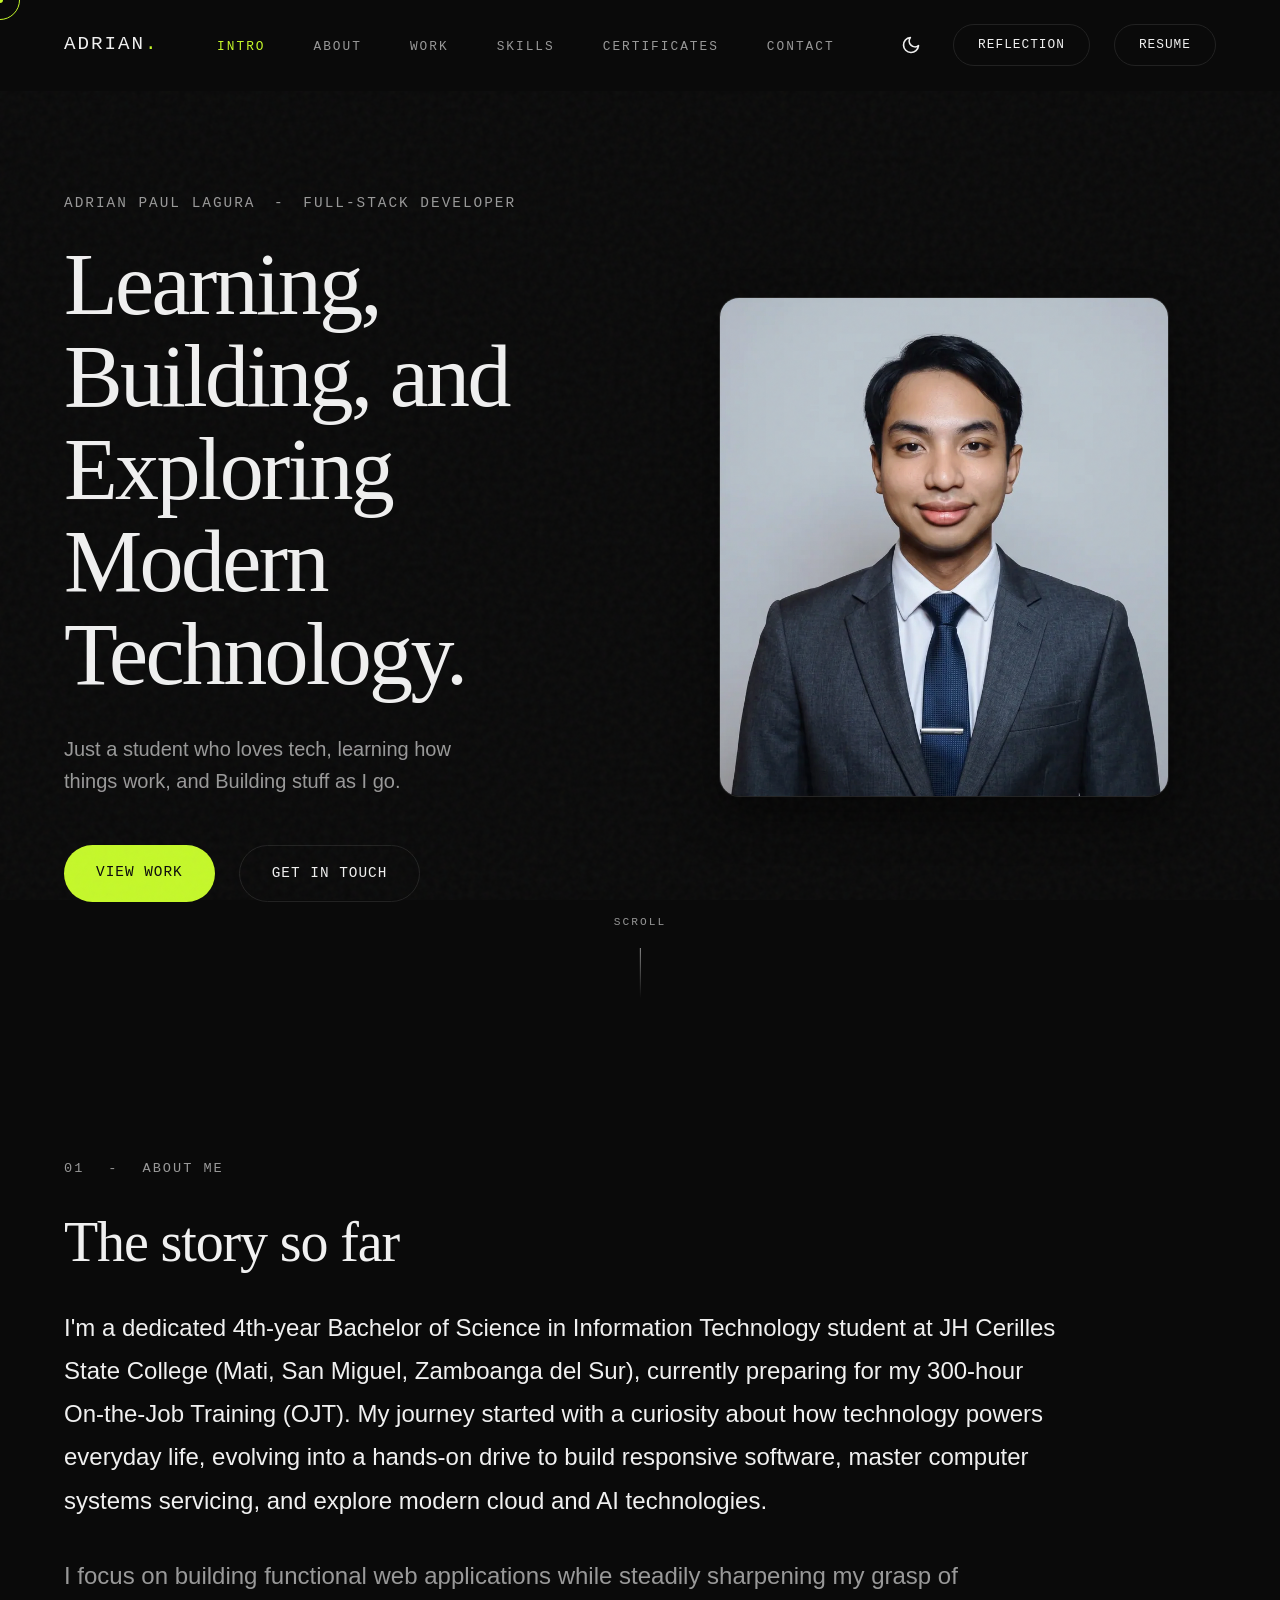
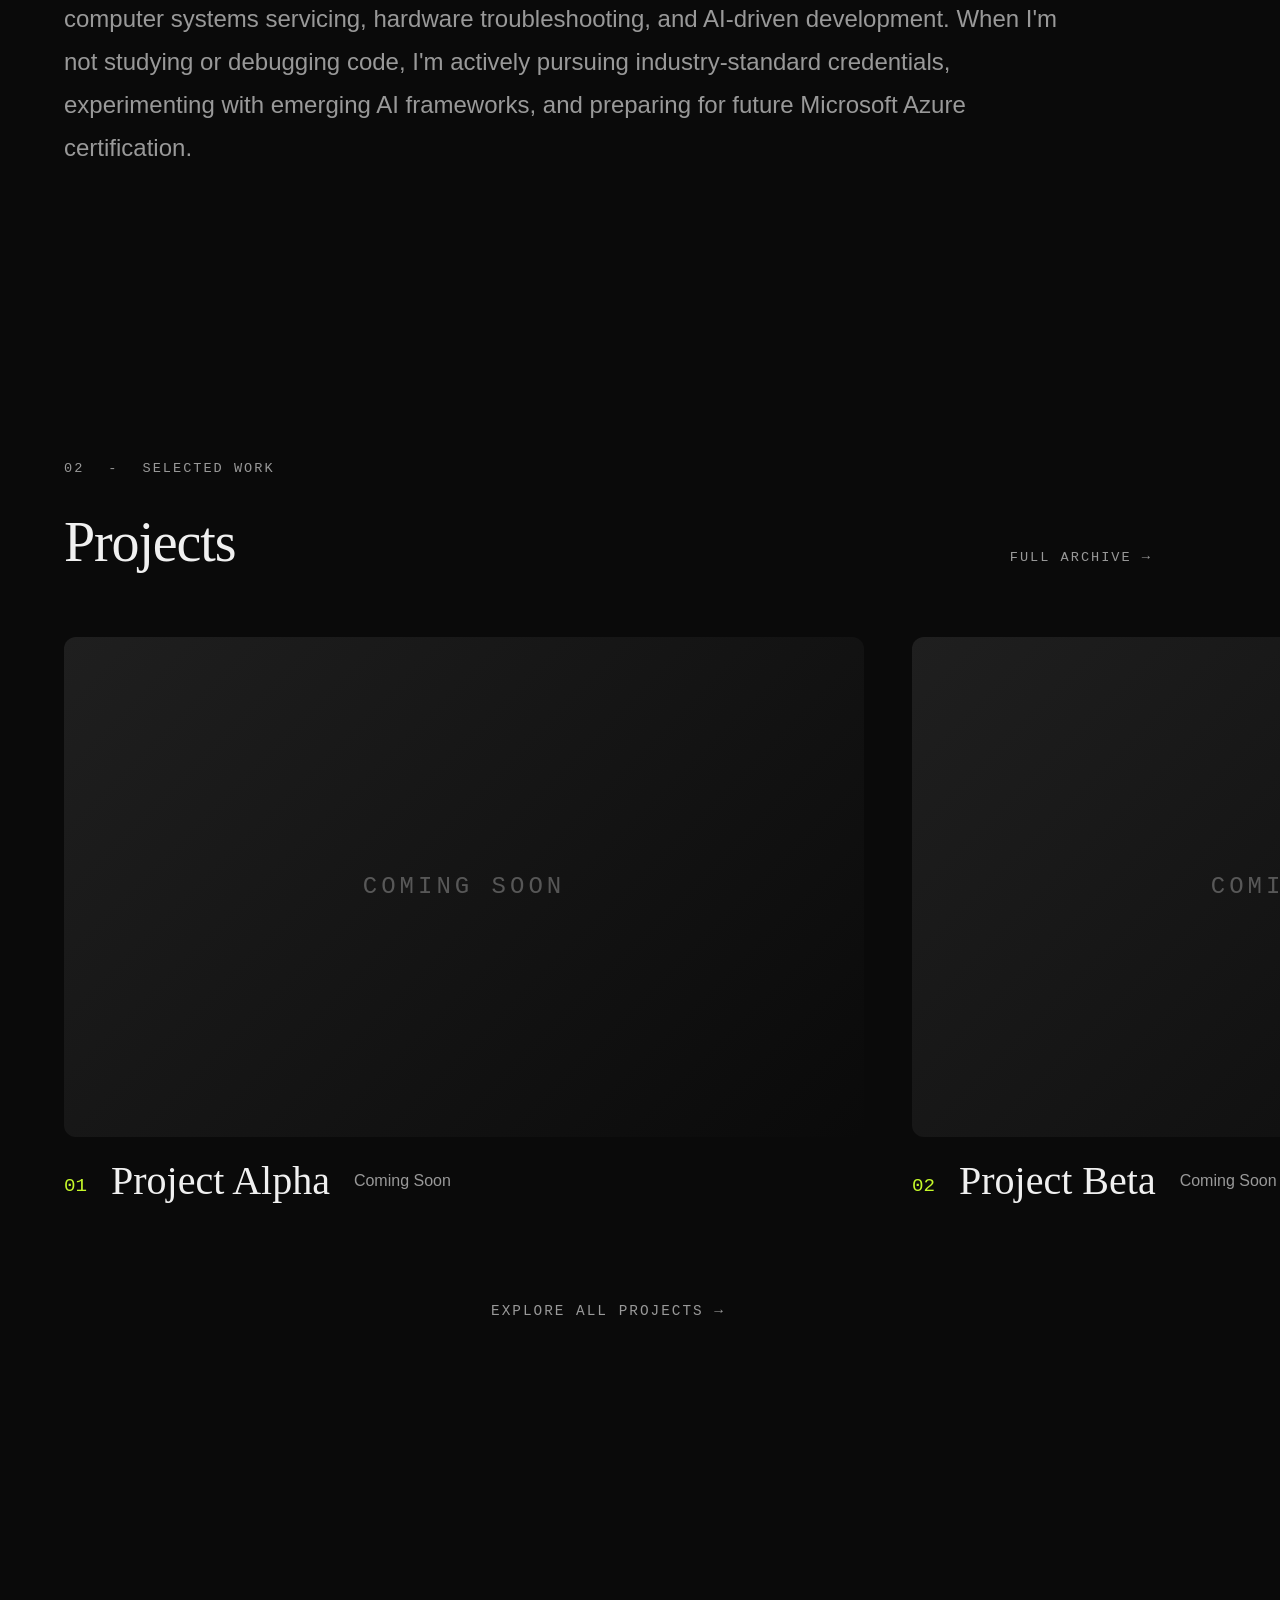
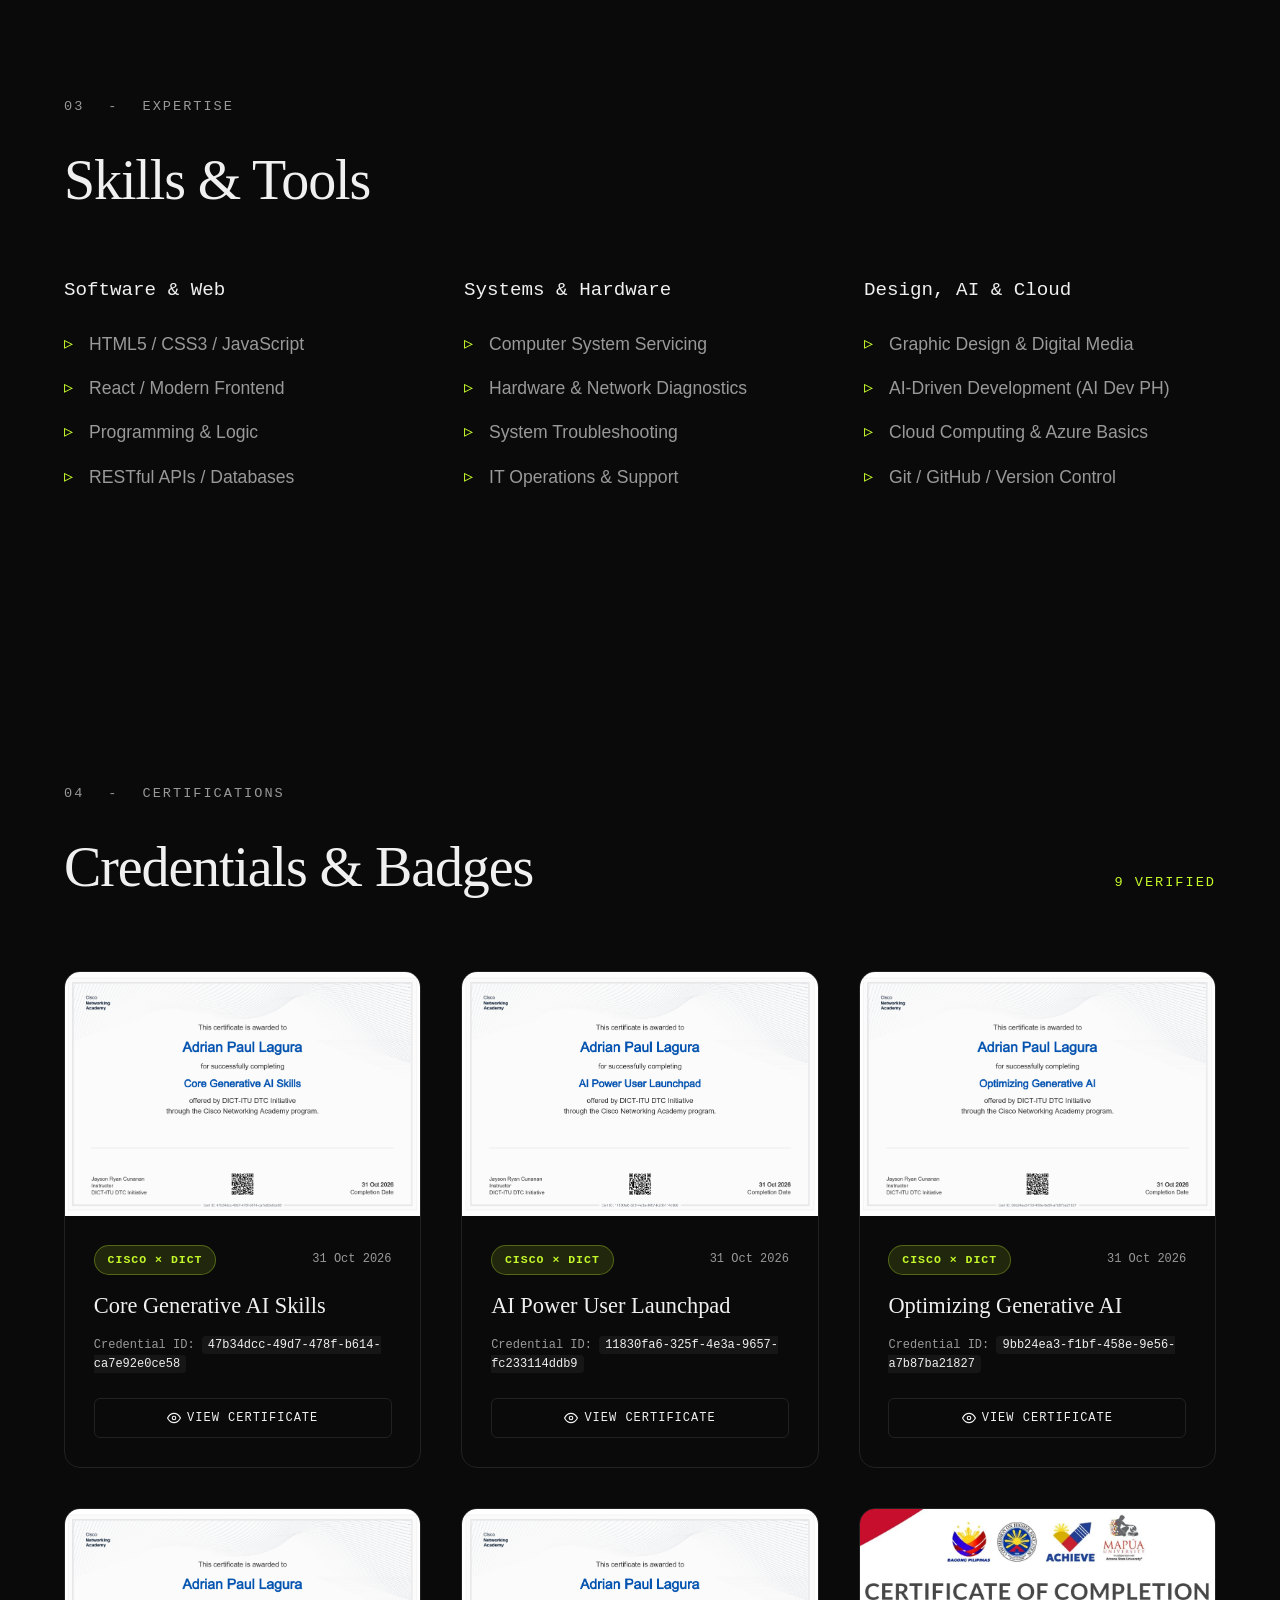
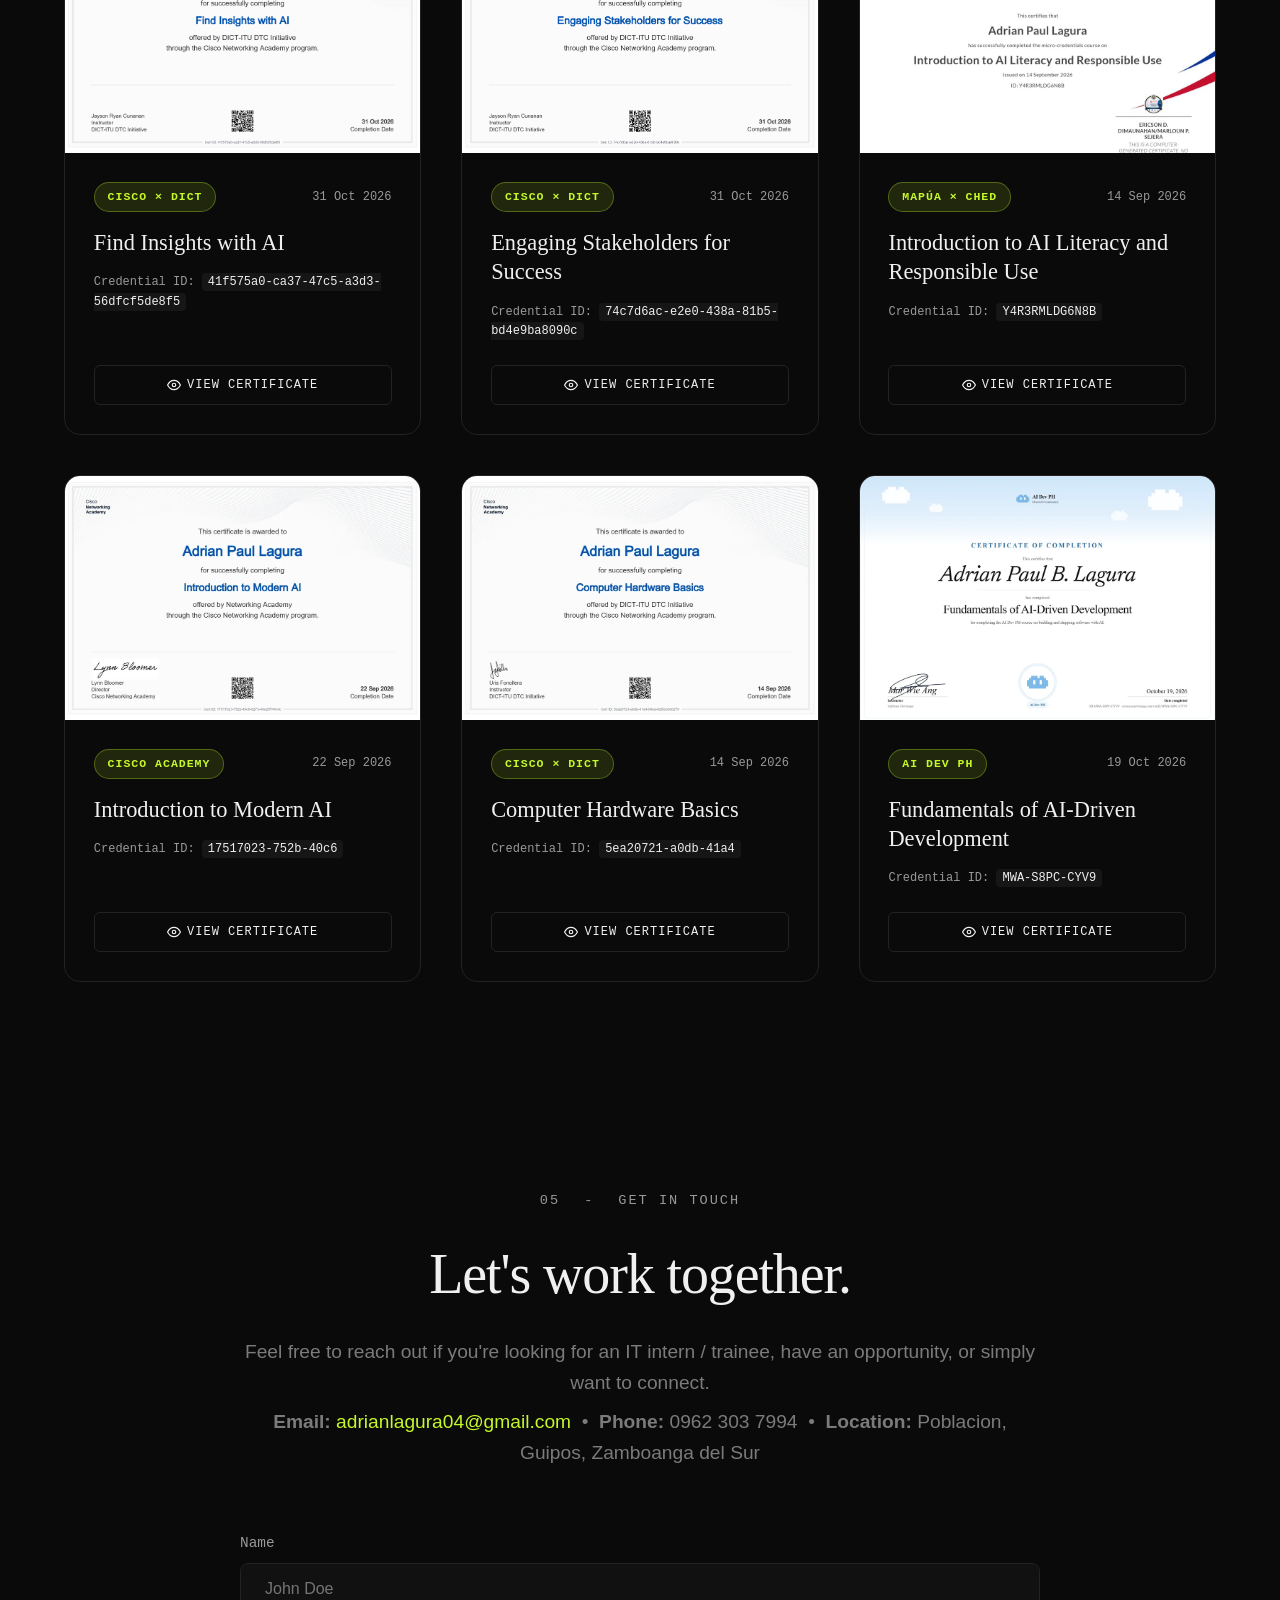
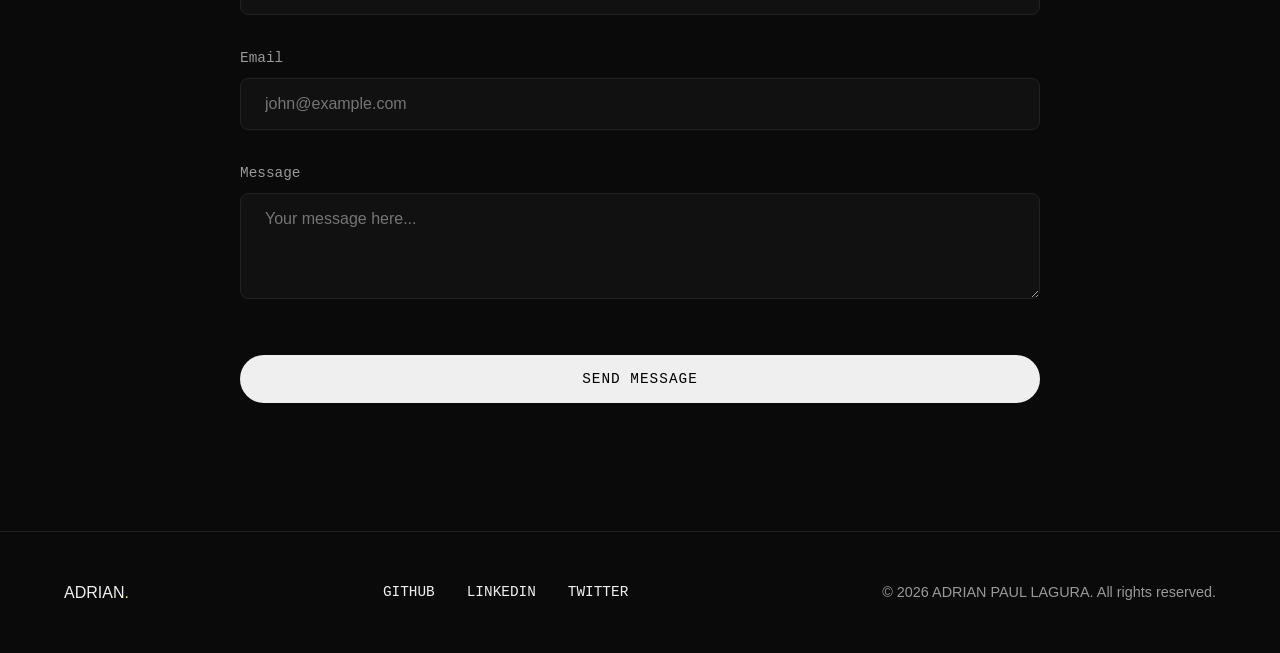
==== commit b06e2f2f: "Add Cisco x DICT Core Generative AI Skills certificate" ====
--- a/index.html
+++ b/index.html
@@ -243,14 +243,14 @@
             </div>
             <div class="certificates-header-flex">
                 <h2 class="section-title">Credentials & Badges</h2>
-                <span class="certificates-count">8 Verified</span>
+                <span class="certificates-count">9 Verified</span>
             </div>
 
             <div class="certificates-grid">
-                <!-- Certificate 1: AI Power User Launchpad -->
-                <div class="certificate-card" data-cert="assets/certificates/cert-ai-power-user.png" data-title="AI Power User Launchpad" data-issuer="DICT-ITU DTC Initiative through Cisco Networking Academy">
-                    <div class="cert-img-wrapper">
-                        <img src="assets/certificates/cert-ai-power-user.png" alt="AI Power User Launchpad Certificate" class="cert-img" loading="lazy" width="1000" height="678">
+                <!-- Certificate 1: Core Generative AI Skills -->
+                <div class="certificate-card" data-cert="assets/certificates/cert-core-generative-ai.png" data-title="Core Generative AI Skills" data-issuer="DICT-ITU DTC Initiative through Cisco Networking Academy">
+                    <div class="cert-img-wrapper">
+                        <img src="assets/certificates/cert-core-generative-ai.png" alt="Core Generative AI Skills Certificate" class="cert-img" loading="lazy" width="1000" height="678">
                         <div class="cert-overlay">
                             <span class="view-btn-text">
                                 <svg width="18" height="18" viewBox="0 0 24 24" fill="none" stroke="currentColor" stroke-width="2"><path d="M1 12s4-8 11-8 11 8 11 8-4 8-11 8-11-8-11-8z"/><circle cx="12" cy="12" r="3"/></svg>
@@ -263,6 +263,32 @@
                             <span class="cert-badge">Cisco × DICT</span>
                             <span class="cert-date">31 Oct 2026</span>
                         </div>
+                        <h3 class="cert-title">Core Generative AI Skills</h3>
+                        <p class="cert-id">Credential ID: <code>47b34dcc-49d7-478f-b614-ca7e92e0ce58</code></p>
+                        <div class="cert-actions">
+                            <button class="cert-btn view-cert-btn" type="button">
+                                <svg width="14" height="14" viewBox="0 0 24 24" fill="none" stroke="currentColor" stroke-width="2"><path d="M1 12s4-8 11-8 11 8 11 8-4 8-11 8-11-8-11-8z"/><circle cx="12" cy="12" r="3"/></svg>
+                                VIEW CERTIFICATE
+                            </button>
+                        </div>
+                    </div>
+                </div>
+                <!-- Certificate 2: AI Power User Launchpad -->
+                <div class="certificate-card" data-cert="assets/certificates/cert-ai-power-user.png" data-title="AI Power User Launchpad" data-issuer="DICT-ITU DTC Initiative through Cisco Networking Academy">
+                    <div class="cert-img-wrapper">
+                        <img src="assets/certificates/cert-ai-power-user.png" alt="AI Power User Launchpad Certificate" class="cert-img" loading="lazy" width="1000" height="678">
+                        <div class="cert-overlay">
+                            <span class="view-btn-text">
+                                <svg width="18" height="18" viewBox="0 0 24 24" fill="none" stroke="currentColor" stroke-width="2"><path d="M1 12s4-8 11-8 11 8 11 8-4 8-11 8-11-8-11-8z"/><circle cx="12" cy="12" r="3"/></svg>
+                                View Certificate
+                            </span>
+                        </div>
+                    </div>
+                    <div class="cert-content">
+                        <div class="cert-meta">
+                            <span class="cert-badge">Cisco × DICT</span>
+                            <span class="cert-date">31 Oct 2026</span>
+                        </div>
                         <h3 class="cert-title">AI Power User Launchpad</h3>
                         <p class="cert-id">Credential ID: <code>11830fa6-325f-4e3a-9657-fc233114ddb9</code></p>
                         <div class="cert-actions">
@@ -274,7 +300,7 @@
                     </div>
                 </div>
 
-                <!-- Certificate 2: Optimizing Generative AI -->
+                <!-- Certificate 3: Optimizing Generative AI -->
                 <div class="certificate-card" data-cert="assets/certificates/cert-optimizing-generative-ai.png" data-title="Optimizing Generative AI" data-issuer="DICT-ITU DTC Initiative through Cisco Networking Academy">
                     <div class="cert-img-wrapper">
                         <img src="assets/certificates/cert-optimizing-generative-ai.png" alt="Optimizing Generative AI Certificate" class="cert-img" loading="lazy" width="1000" height="678">
@@ -301,7 +327,7 @@
                     </div>
                 </div>
 
-                <!-- Certificate 3: Find Insights with AI -->
+                <!-- Certificate 4: Find Insights with AI -->
                 <div class="certificate-card" data-cert="assets/certificates/cert-find-insights-ai.png" data-title="Find Insights with AI" data-issuer="DICT-ITU DTC Initiative through Cisco Networking Academy">
                     <div class="cert-img-wrapper">
                         <img src="assets/certificates/cert-find-insights-ai.png" alt="Find Insights with AI Certificate" class="cert-img" loading="lazy" width="1000" height="678">
@@ -328,7 +354,7 @@
                     </div>
                 </div>
 
-                <!-- Certificate 4: Engaging Stakeholders for Success -->
+                <!-- Certificate 5: Engaging Stakeholders for Success -->
                 <div class="certificate-card" data-cert="assets/certificates/cert-engaging-stakeholders.png" data-title="Engaging Stakeholders for Success" data-issuer="DICT-ITU DTC Initiative through Cisco Networking Academy">
                     <div class="cert-img-wrapper">
                         <img src="assets/certificates/cert-engaging-stakeholders.png" alt="Engaging Stakeholders for Success Certificate" class="cert-img" loading="lazy" width="1000" height="678">
@@ -354,7 +380,7 @@
                         </div>
                     </div>
                 </div>
-                <!-- Certificate 5: AI Literacy -->
+                <!-- Certificate 6: AI Literacy -->
                 <div class="certificate-card" data-cert="assets/certificates/cert-ai-literacy.webp" data-title="Introduction to AI Literacy and Responsible Use" data-issuer="Mapúa University × CHED / ACHIEVE">
                     <div class="cert-img-wrapper">
                         <img src="assets/certificates/cert-ai-literacy.webp" alt="Introduction to AI Literacy and Responsible Use Certificate" class="cert-img" loading="lazy" width="1000" height="708">
@@ -381,7 +407,7 @@
                     </div>
                 </div>
 
-                <!-- Certificate 6: Modern AI -->
+                <!-- Certificate 7: Modern AI -->
                 <div class="certificate-card" data-cert="assets/certificates/cert-modern-ai.webp" data-title="Introduction to Modern AI" data-issuer="Cisco Networking Academy">
                     <div class="cert-img-wrapper">
                         <img src="assets/certificates/cert-modern-ai.webp" alt="Introduction to Modern AI Certificate" class="cert-img" loading="lazy" width="1000" height="677">
@@ -408,7 +434,7 @@
                     </div>
                 </div>
 
-                <!-- Certificate 7: Computer Hardware Basics -->
+                <!-- Certificate 8: Computer Hardware Basics -->
                 <div class="certificate-card" data-cert="assets/certificates/cert-hardware-basics.webp" data-title="Computer Hardware Basics" data-issuer="Cisco Networking Academy × DICT-ITU DTC">
                     <div class="cert-img-wrapper">
                         <img src="assets/certificates/cert-hardware-basics.webp" alt="Computer Hardware Basics Certificate" class="cert-img" loading="lazy" width="1000" height="677">
@@ -435,7 +461,7 @@
                     </div>
                 </div>
 
-                <!-- Certificate 8: Fundamentals of AI-Driven Development -->
+                <!-- Certificate 9: Fundamentals of AI-Driven Development -->
                 <div class="certificate-card" data-cert="assets/certificates/cert-ai-driven-dev.webp" data-title="Fundamentals of AI-Driven Development" data-issuer="AI Dev PH Discord Community (Mar Wie Ang)">
                     <div class="cert-img-wrapper">
                         <img src="assets/certificates/cert-ai-driven-dev.webp" alt="Fundamentals of AI-Driven Development Certificate" class="cert-img" loading="lazy" width="1000" height="697">
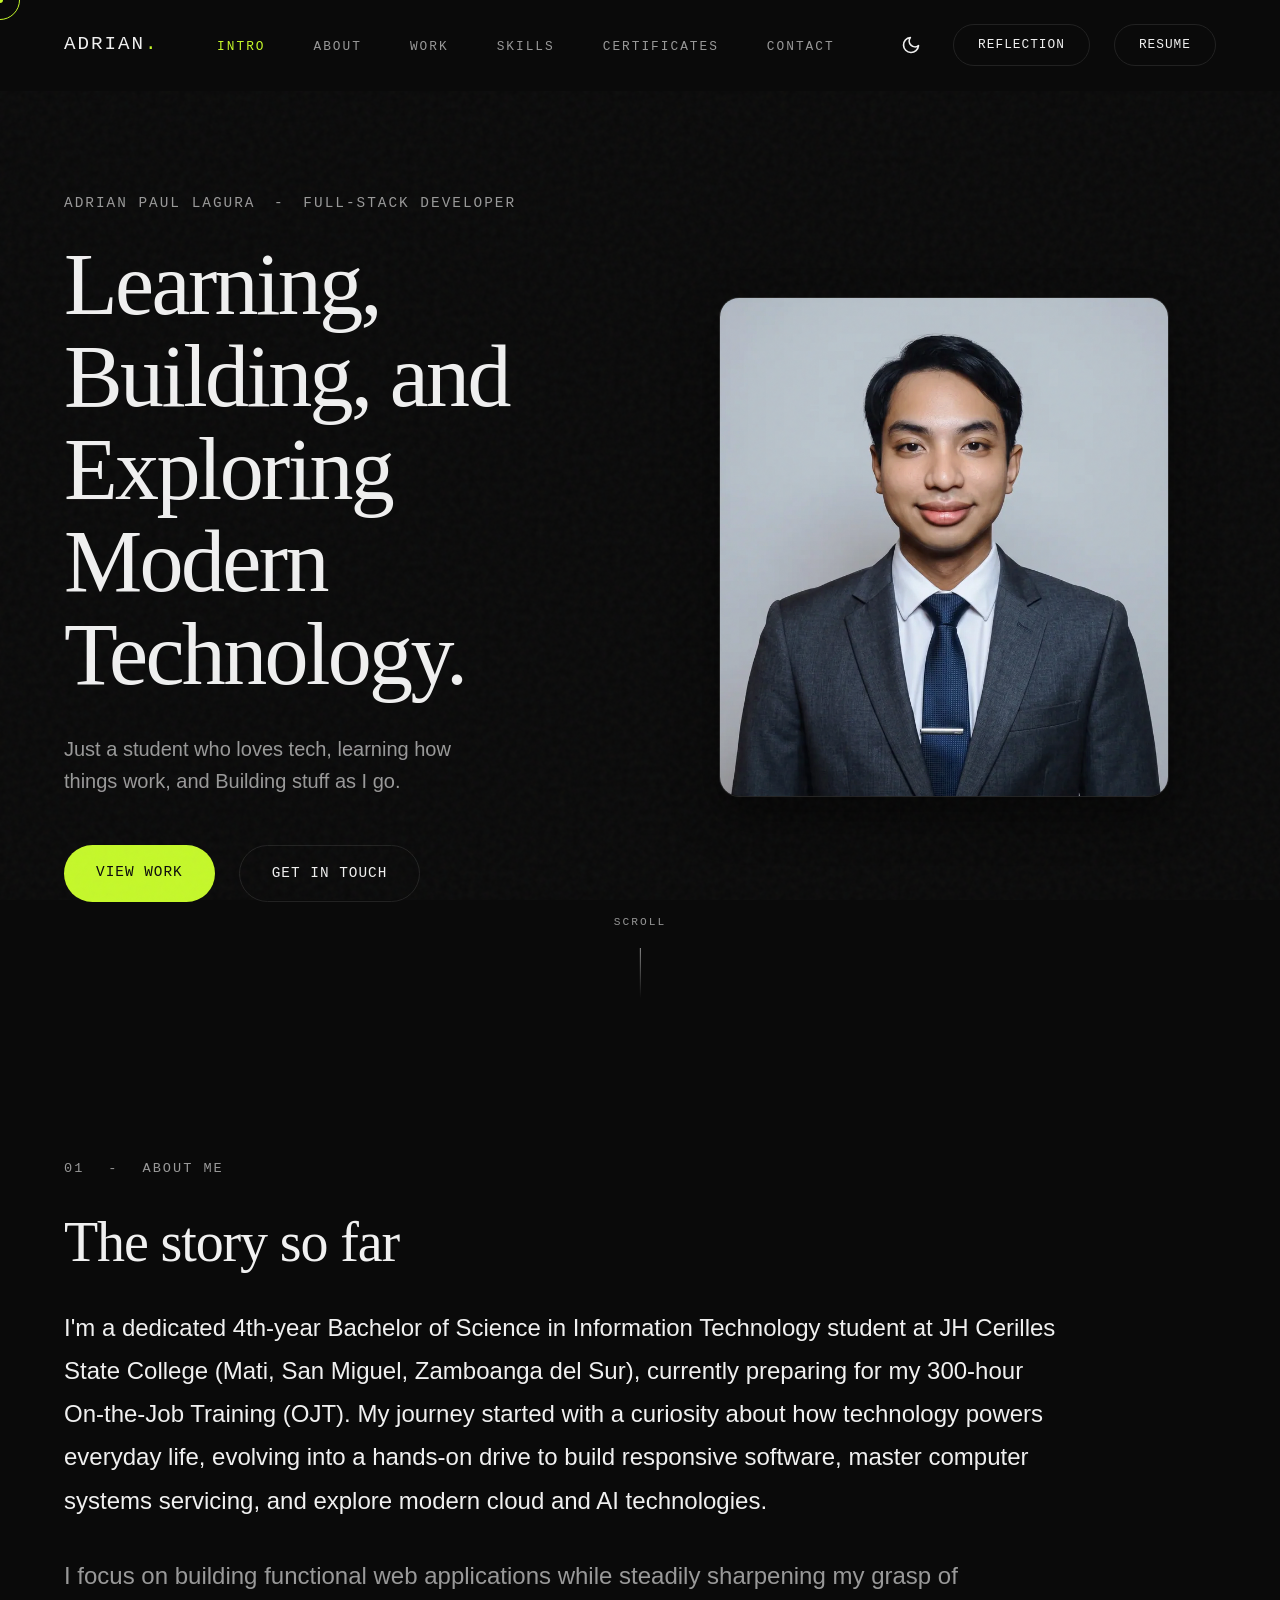
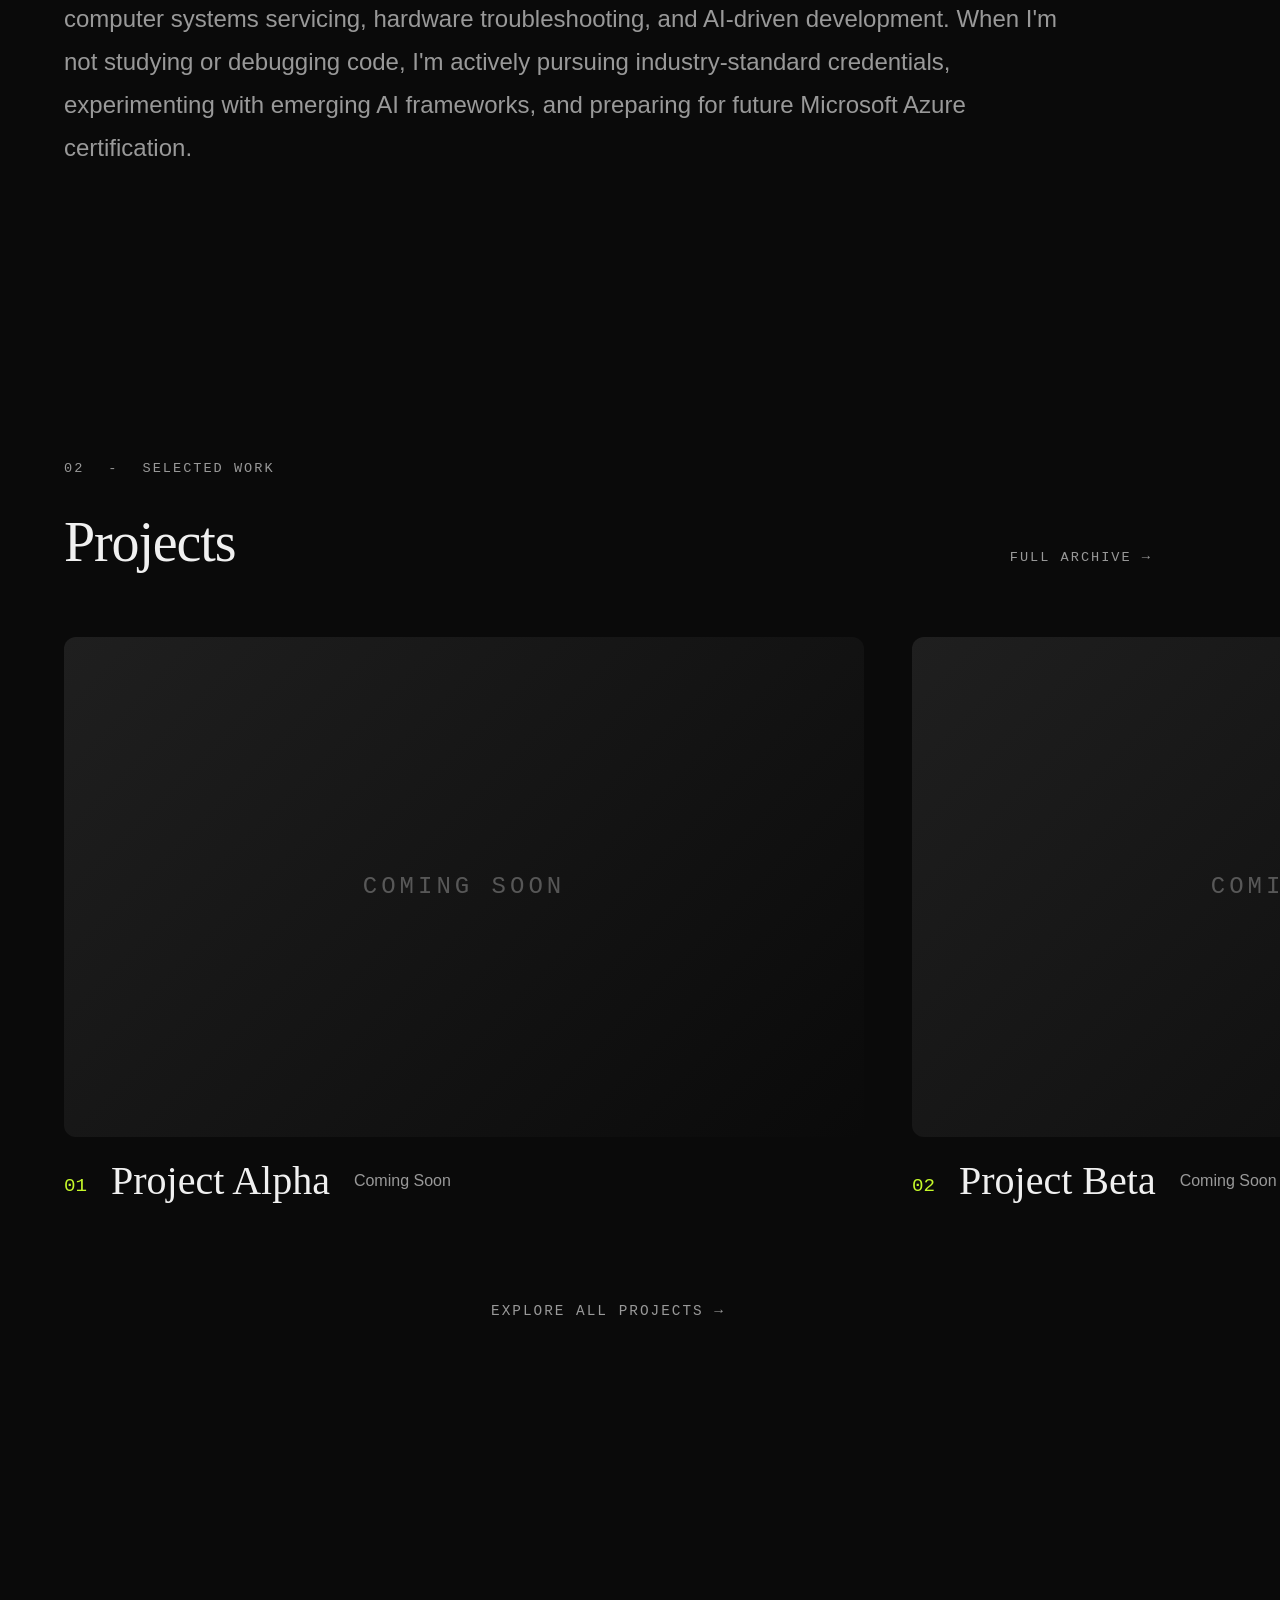
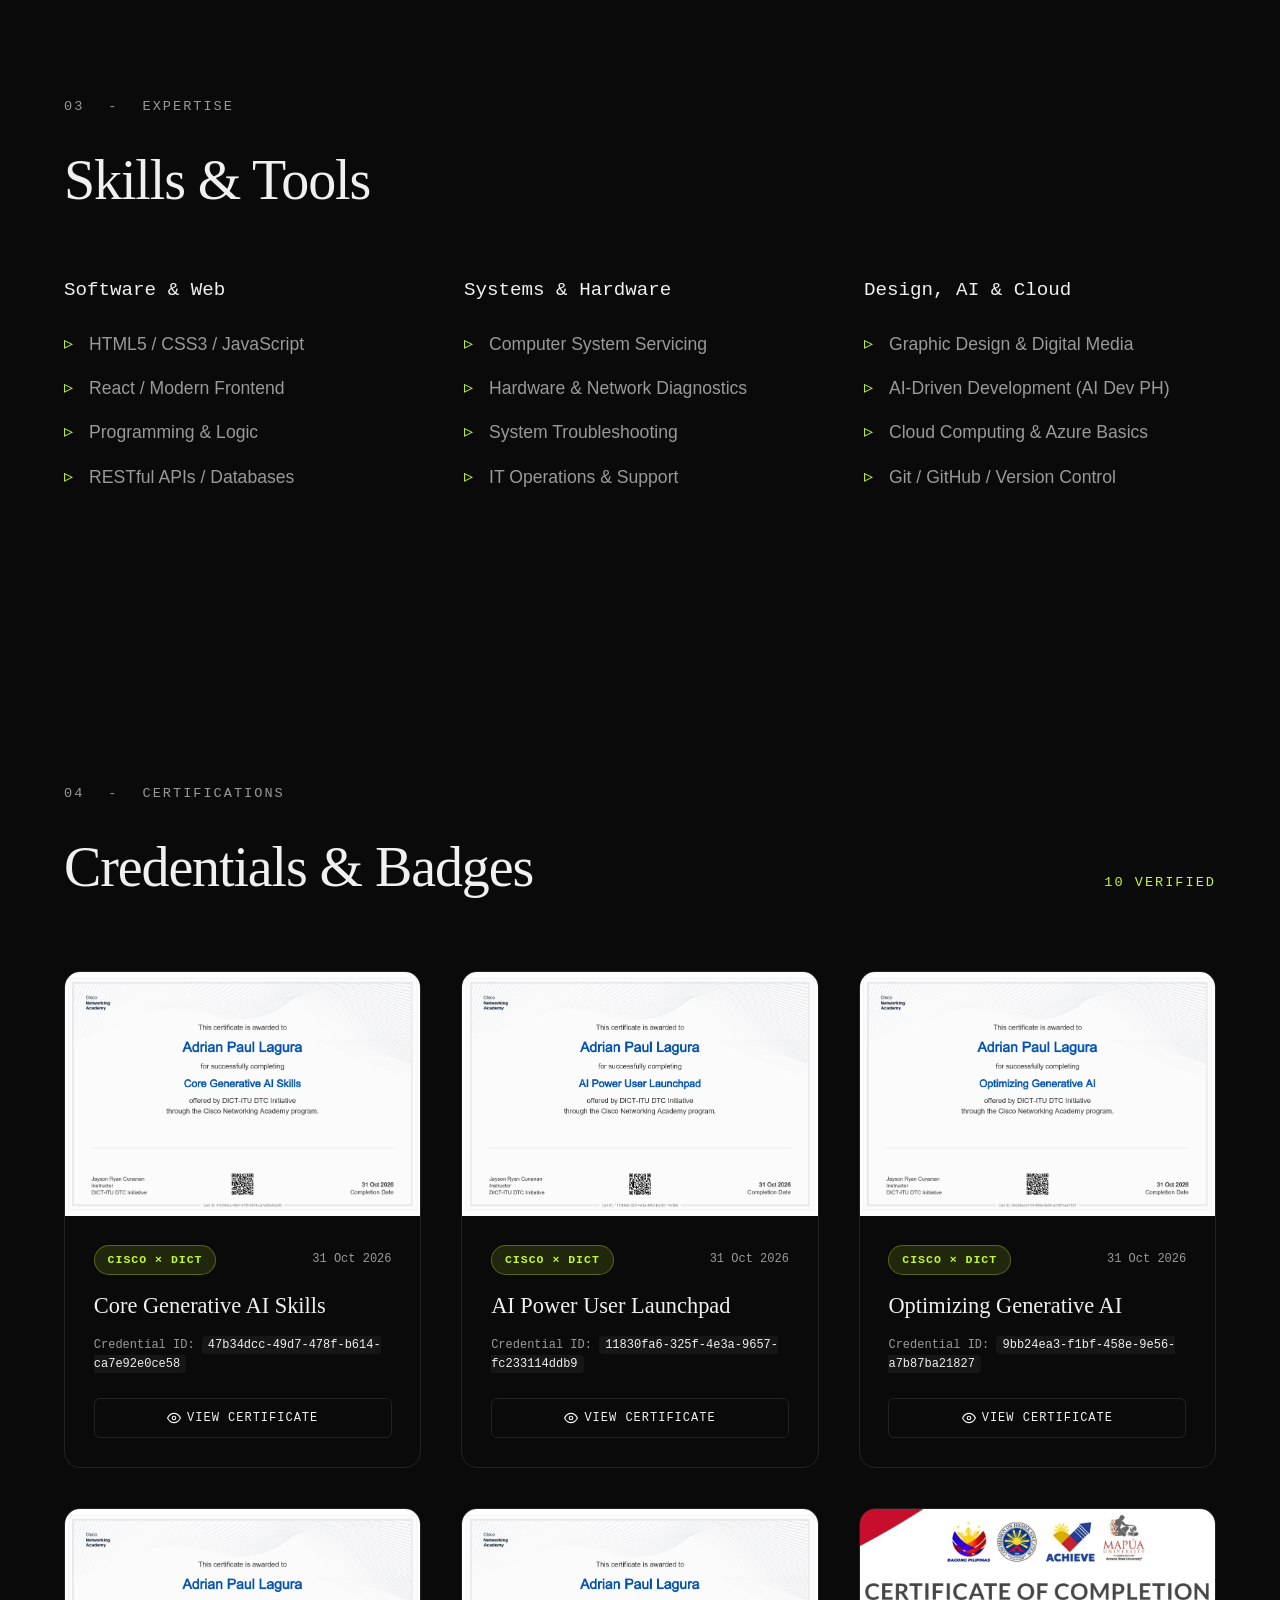
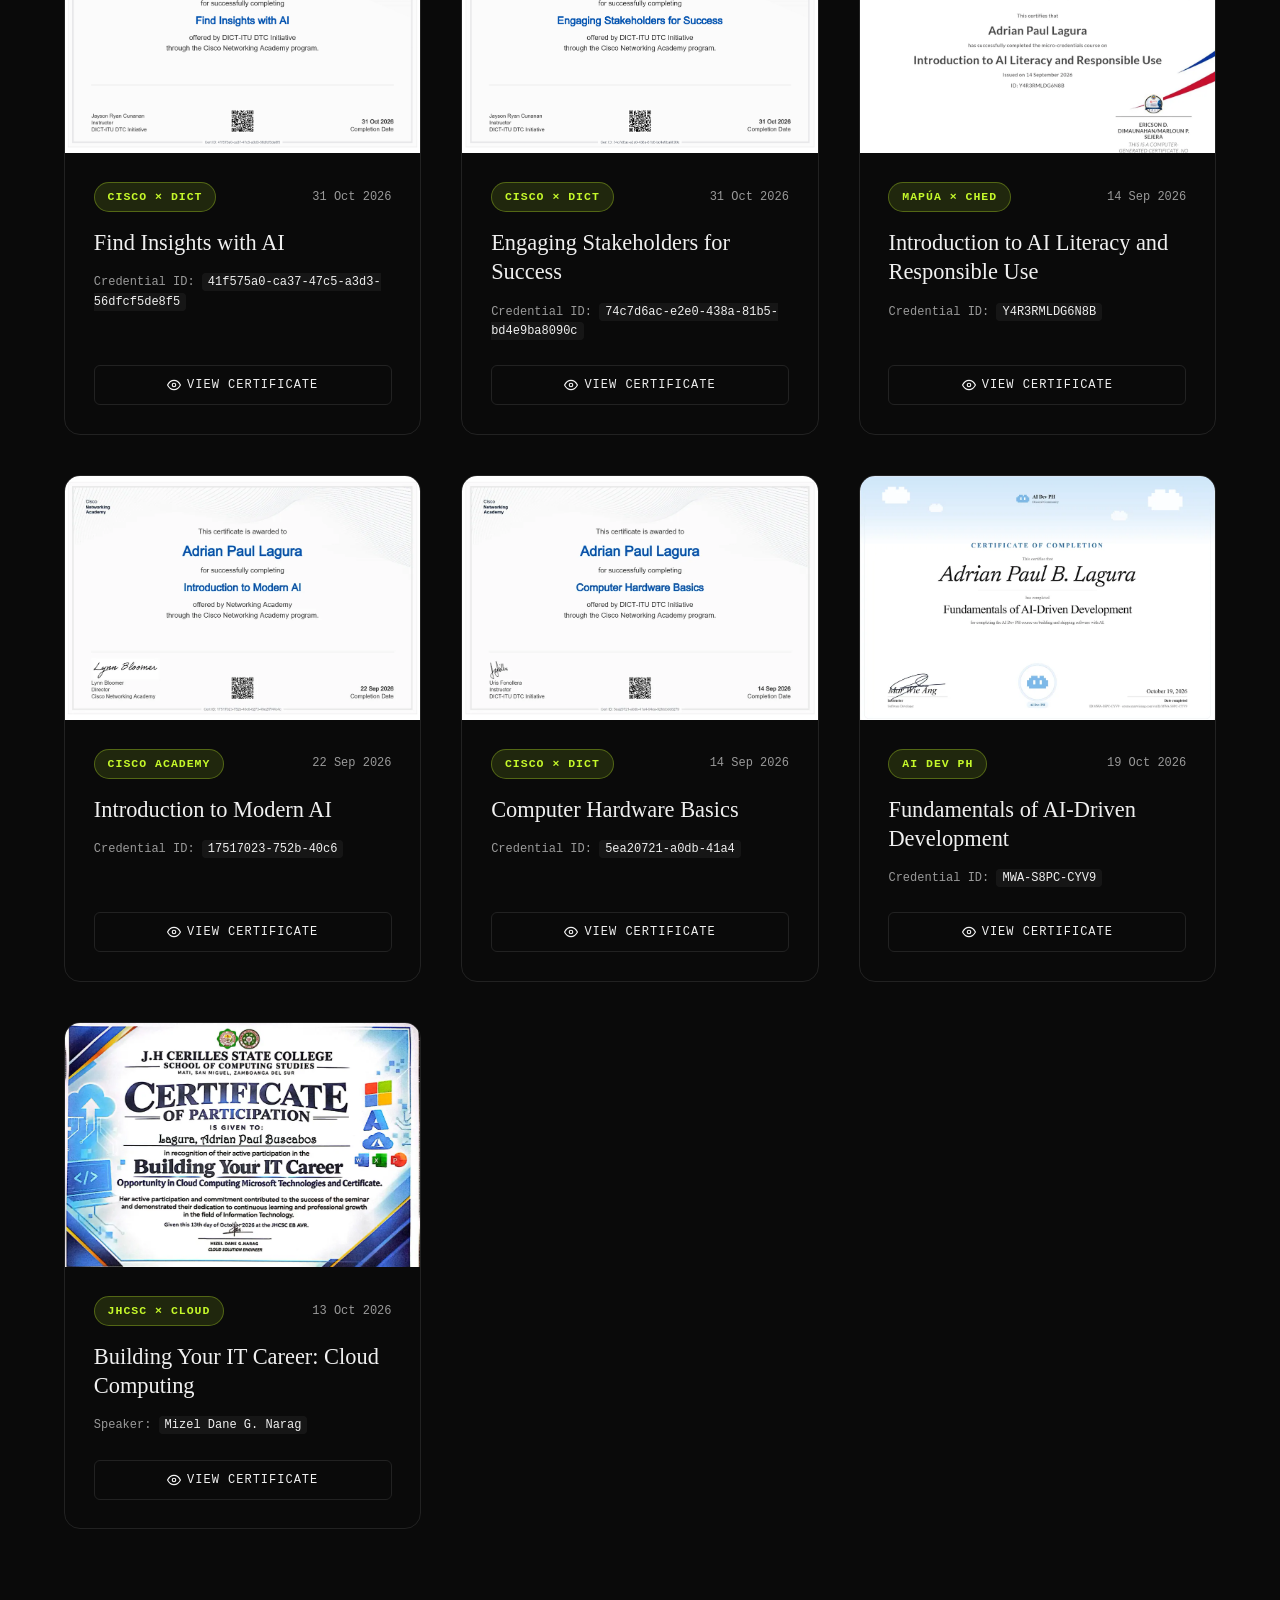
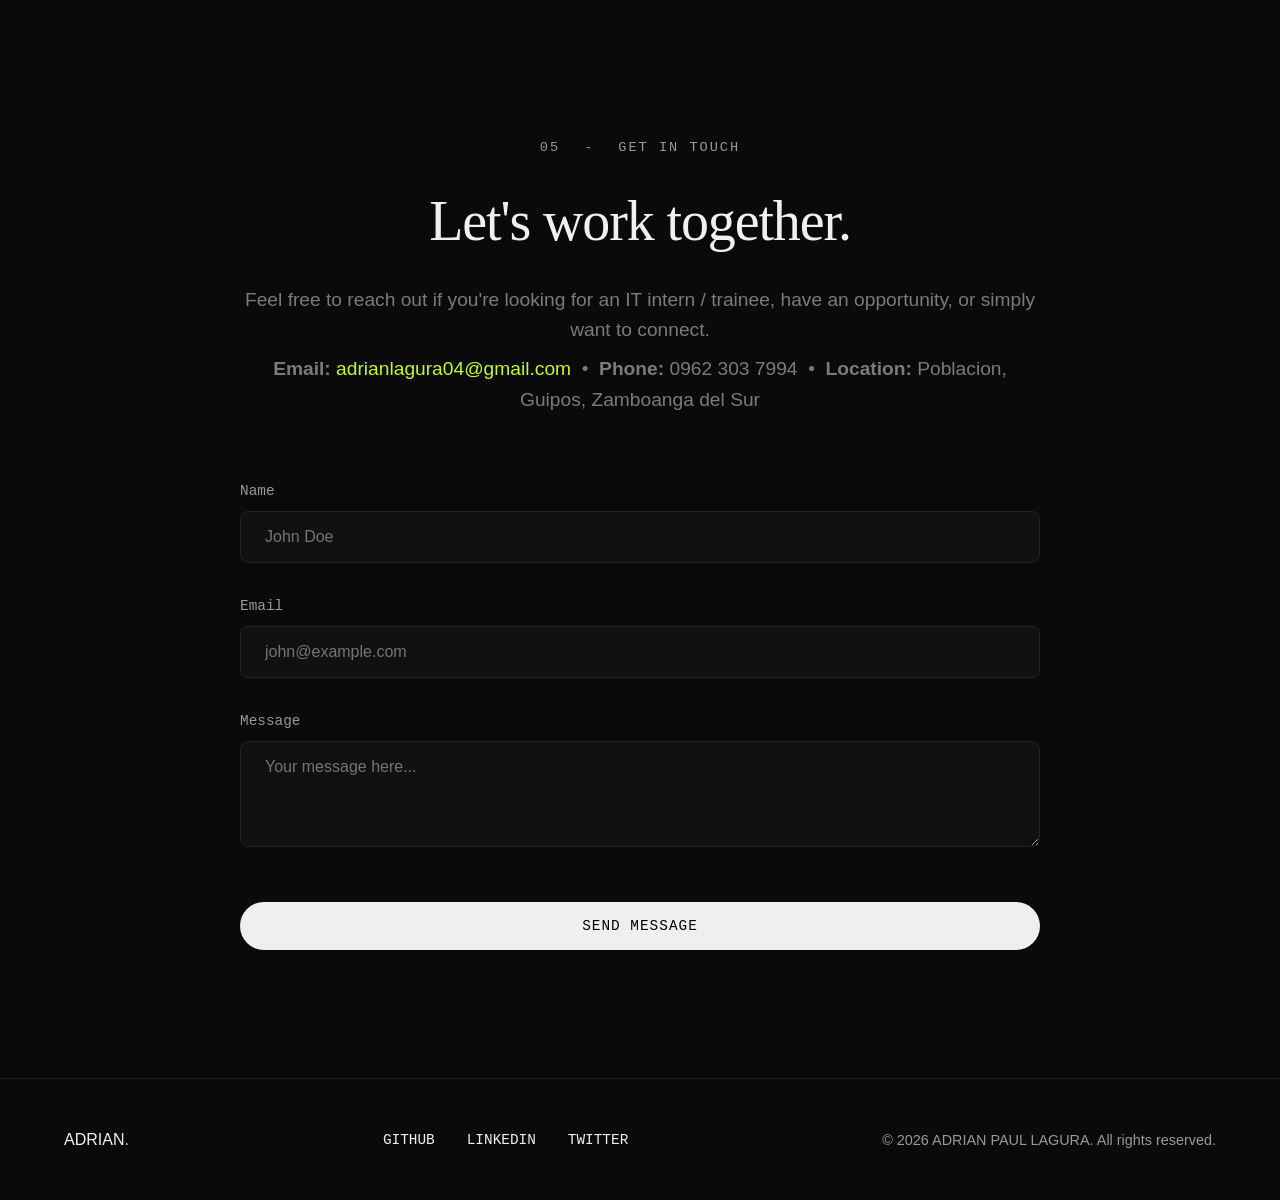
==== commit 174e4616: "Add Cloud Computing seminar certificate (WebP + PDF) to portfolio" ====
--- a/index.html
+++ b/index.html
@@ -243,7 +243,7 @@
             </div>
             <div class="certificates-header-flex">
                 <h2 class="section-title">Credentials & Badges</h2>
-                <span class="certificates-count">9 Verified</span>
+                <span class="certificates-count">10 Verified</span>
             </div>
 
             <div class="certificates-grid">
@@ -479,6 +479,33 @@
                         </div>
                         <h3 class="cert-title">Fundamentals of AI-Driven Development</h3>
                         <p class="cert-id">Credential ID: <code>MWA-S8PC-CYV9</code></p>
+                        <div class="cert-actions">
+                            <button class="cert-btn view-cert-btn" type="button">
+                                <svg width="14" height="14" viewBox="0 0 24 24" fill="none" stroke="currentColor" stroke-width="2"><path d="M1 12s4-8 11-8 11 8 11 8-4 8-11 8-11-8-11-8z"/><circle cx="12" cy="12" r="3"/></svg>
+                                VIEW CERTIFICATE
+                            </button>
+                        </div>
+                    </div>
+                </div>
+
+                <!-- Certificate 10: Building Your IT Career - Cloud Computing -->
+                <div class="certificate-card" data-cert="assets/certificates/cert-cloud-computing.webp" data-title="Building Your IT Career: Cloud Computing &amp; Microsoft Technologies" data-issuer="J.H. Cerilles State College — School of Computing Studies (Speaker: Mizel Dane G. Narag)">
+                    <div class="cert-img-wrapper">
+                        <img src="assets/certificates/cert-cloud-computing.webp" alt="Building Your IT Career Cloud Computing Certificate" class="cert-img" loading="lazy" width="1000" height="698">
+                        <div class="cert-overlay">
+                            <span class="view-btn-text">
+                                <svg width="18" height="18" viewBox="0 0 24 24" fill="none" stroke="currentColor" stroke-width="2"><path d="M1 12s4-8 11-8 11 8 11 8-4 8-11 8-11-8-11-8z"/><circle cx="12" cy="12" r="3"/></svg>
+                                View Certificate
+                            </span>
+                        </div>
+                    </div>
+                    <div class="cert-content">
+                        <div class="cert-meta">
+                            <span class="cert-badge">JHCSC × Cloud</span>
+                            <span class="cert-date">13 Oct 2026</span>
+                        </div>
+                        <h3 class="cert-title">Building Your IT Career: Cloud Computing</h3>
+                        <p class="cert-id">Speaker: <code>Mizel Dane G. Narag</code></p>
                         <div class="cert-actions">
                             <button class="cert-btn view-cert-btn" type="button">
                                 <svg width="14" height="14" viewBox="0 0 24 24" fill="none" stroke="currentColor" stroke-width="2"><path d="M1 12s4-8 11-8 11 8 11 8-4 8-11 8-11-8-11-8z"/><circle cx="12" cy="12" r="3"/></svg>
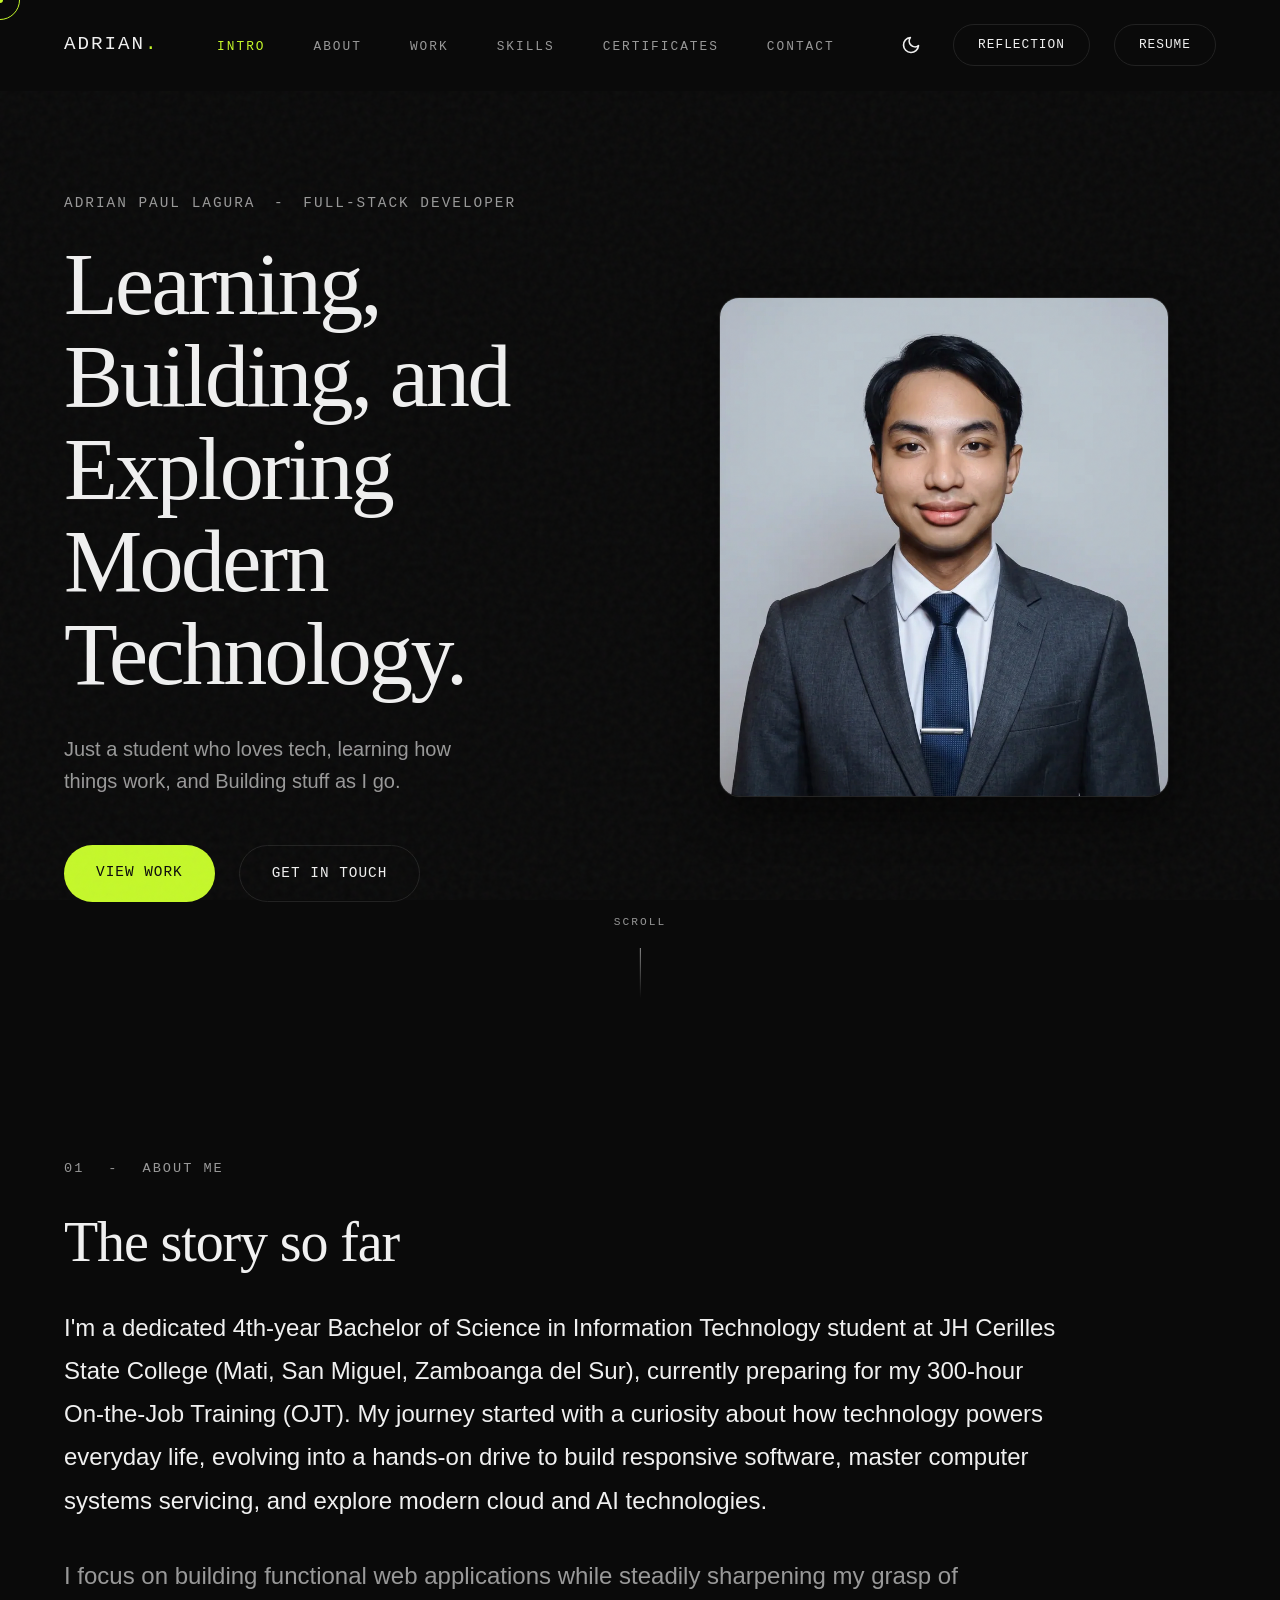
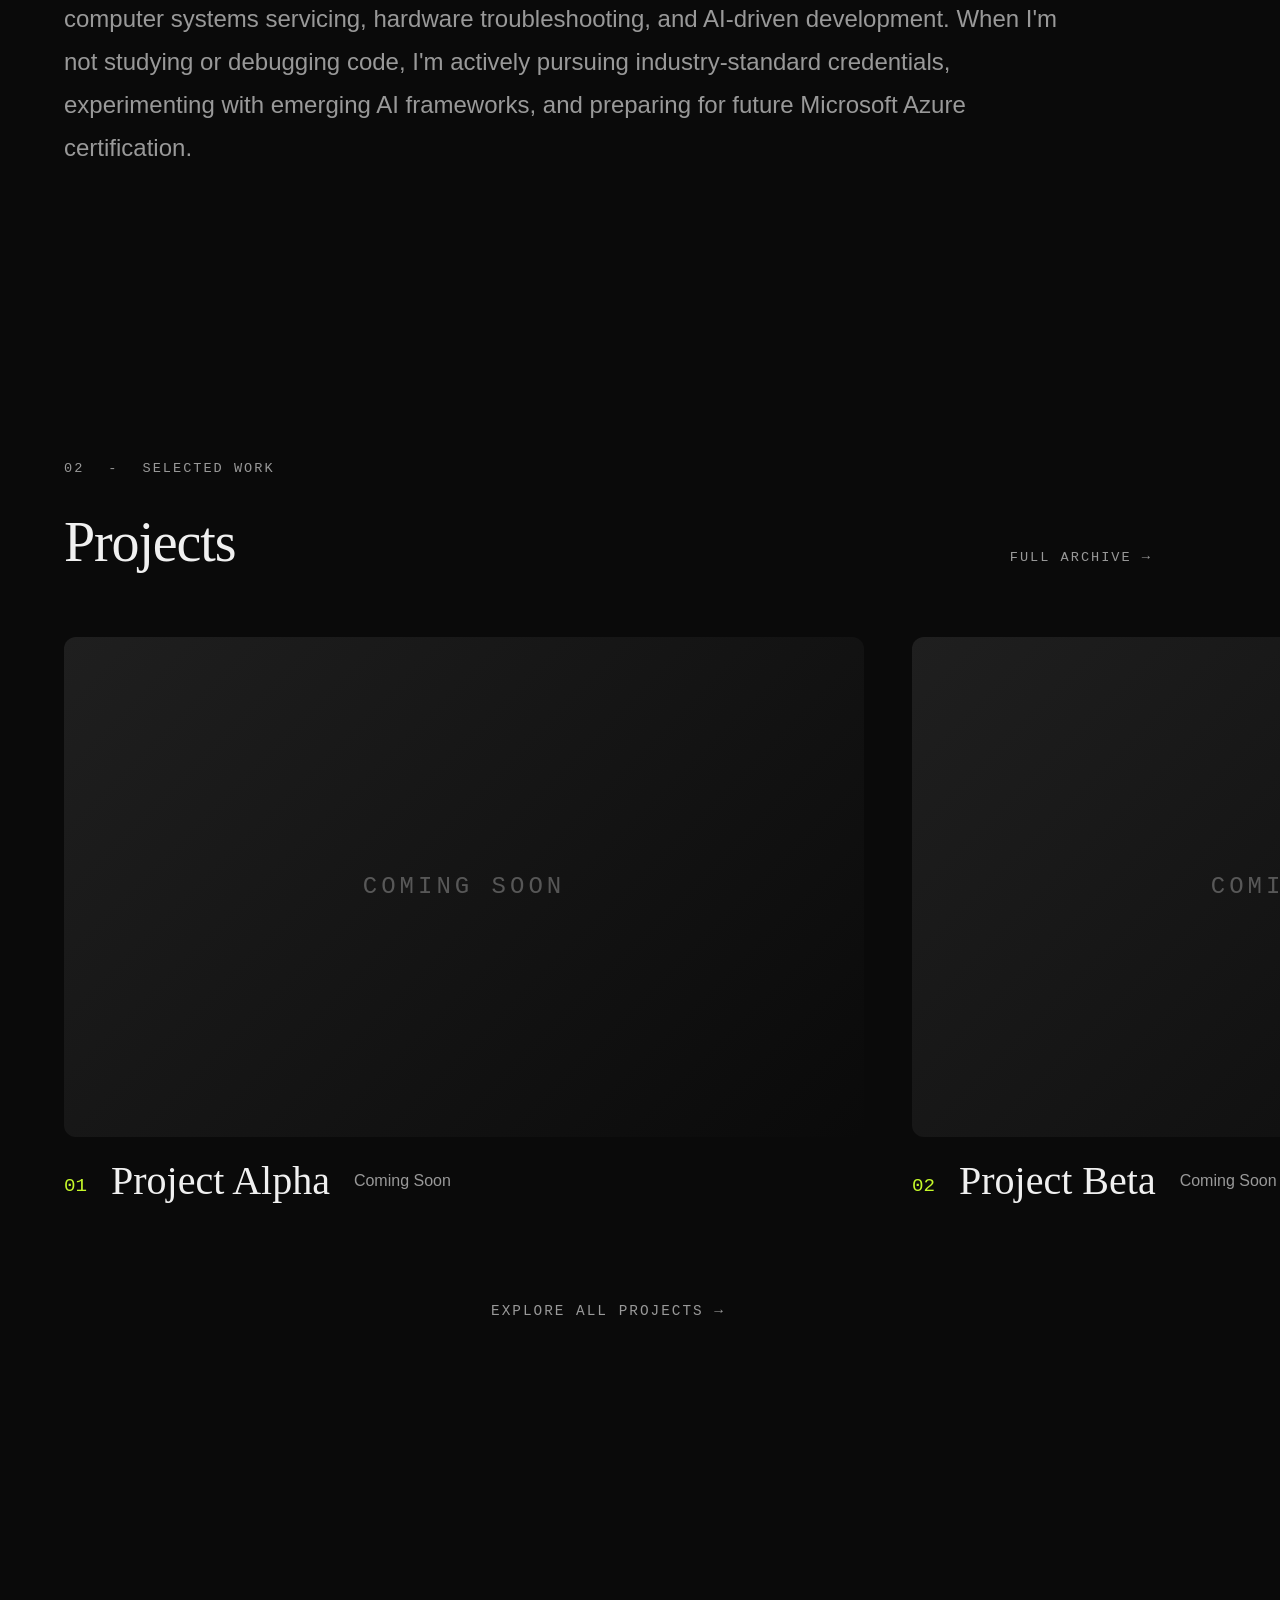
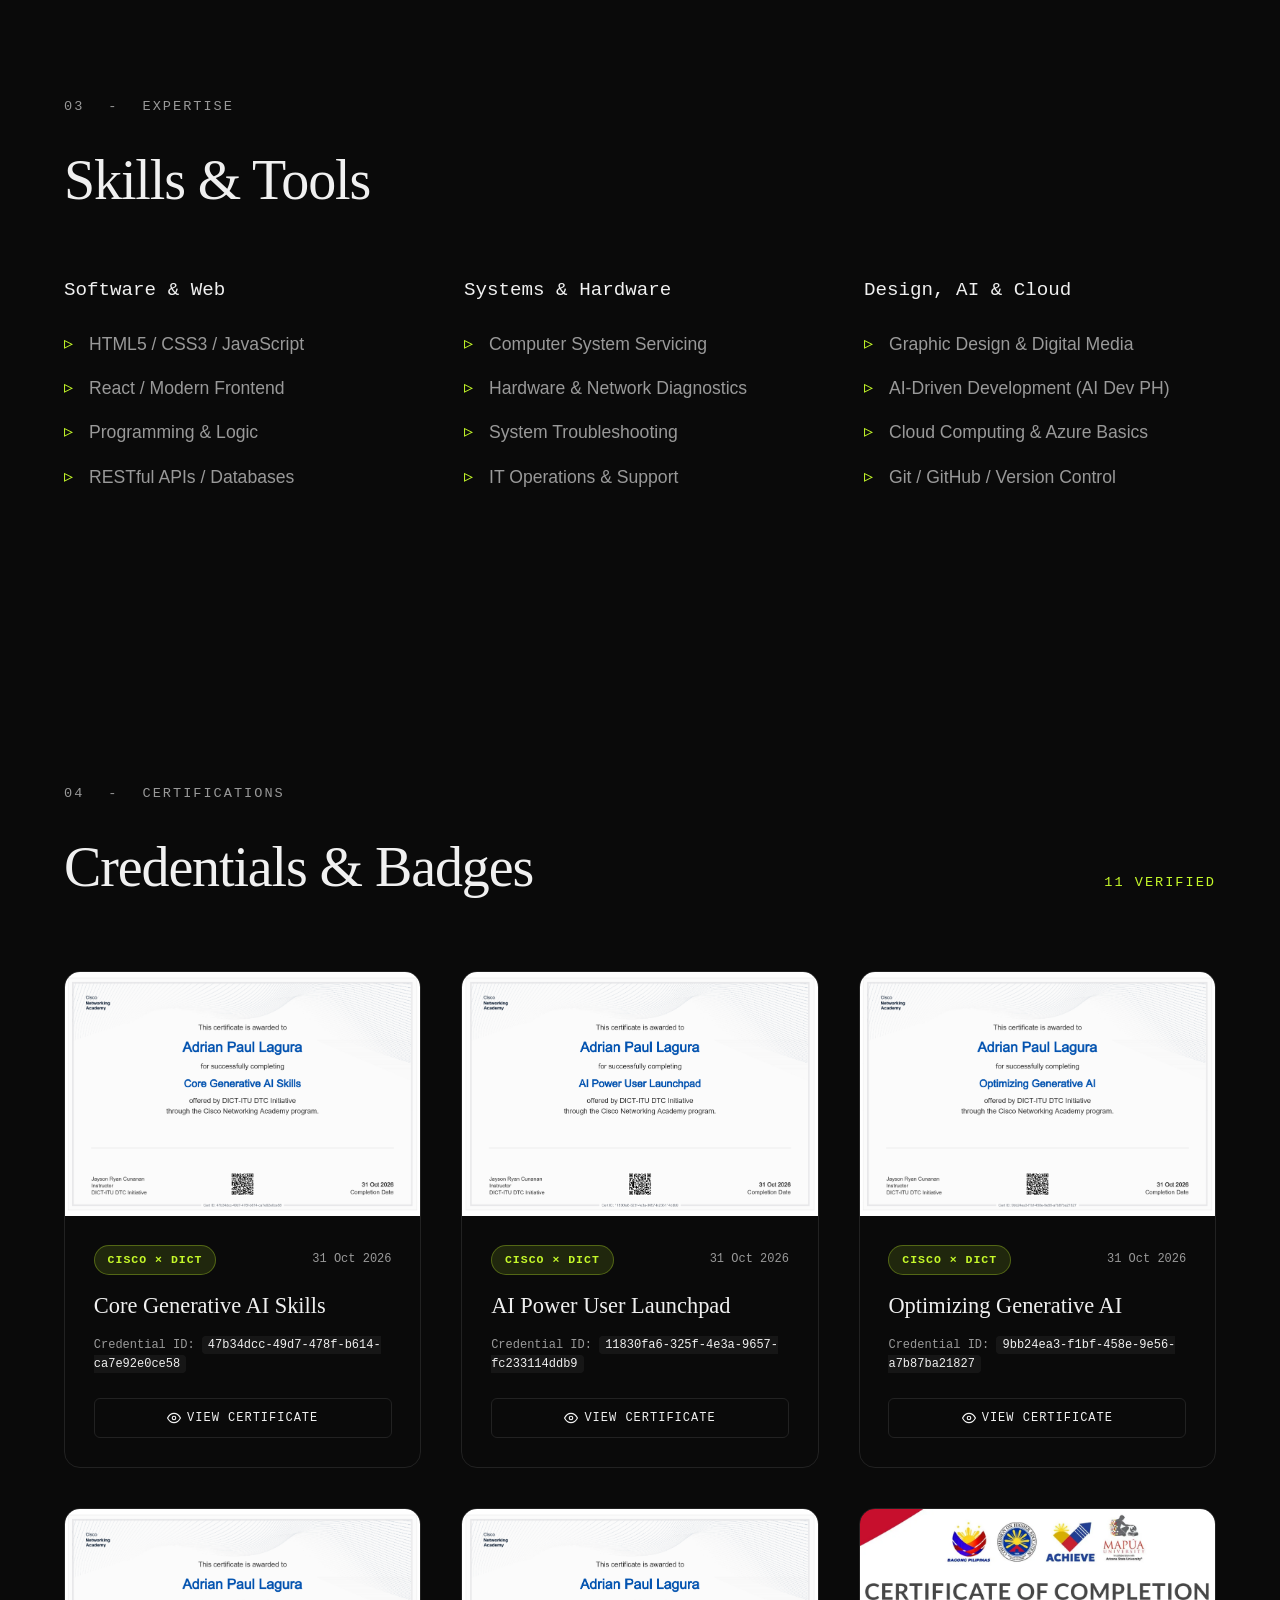
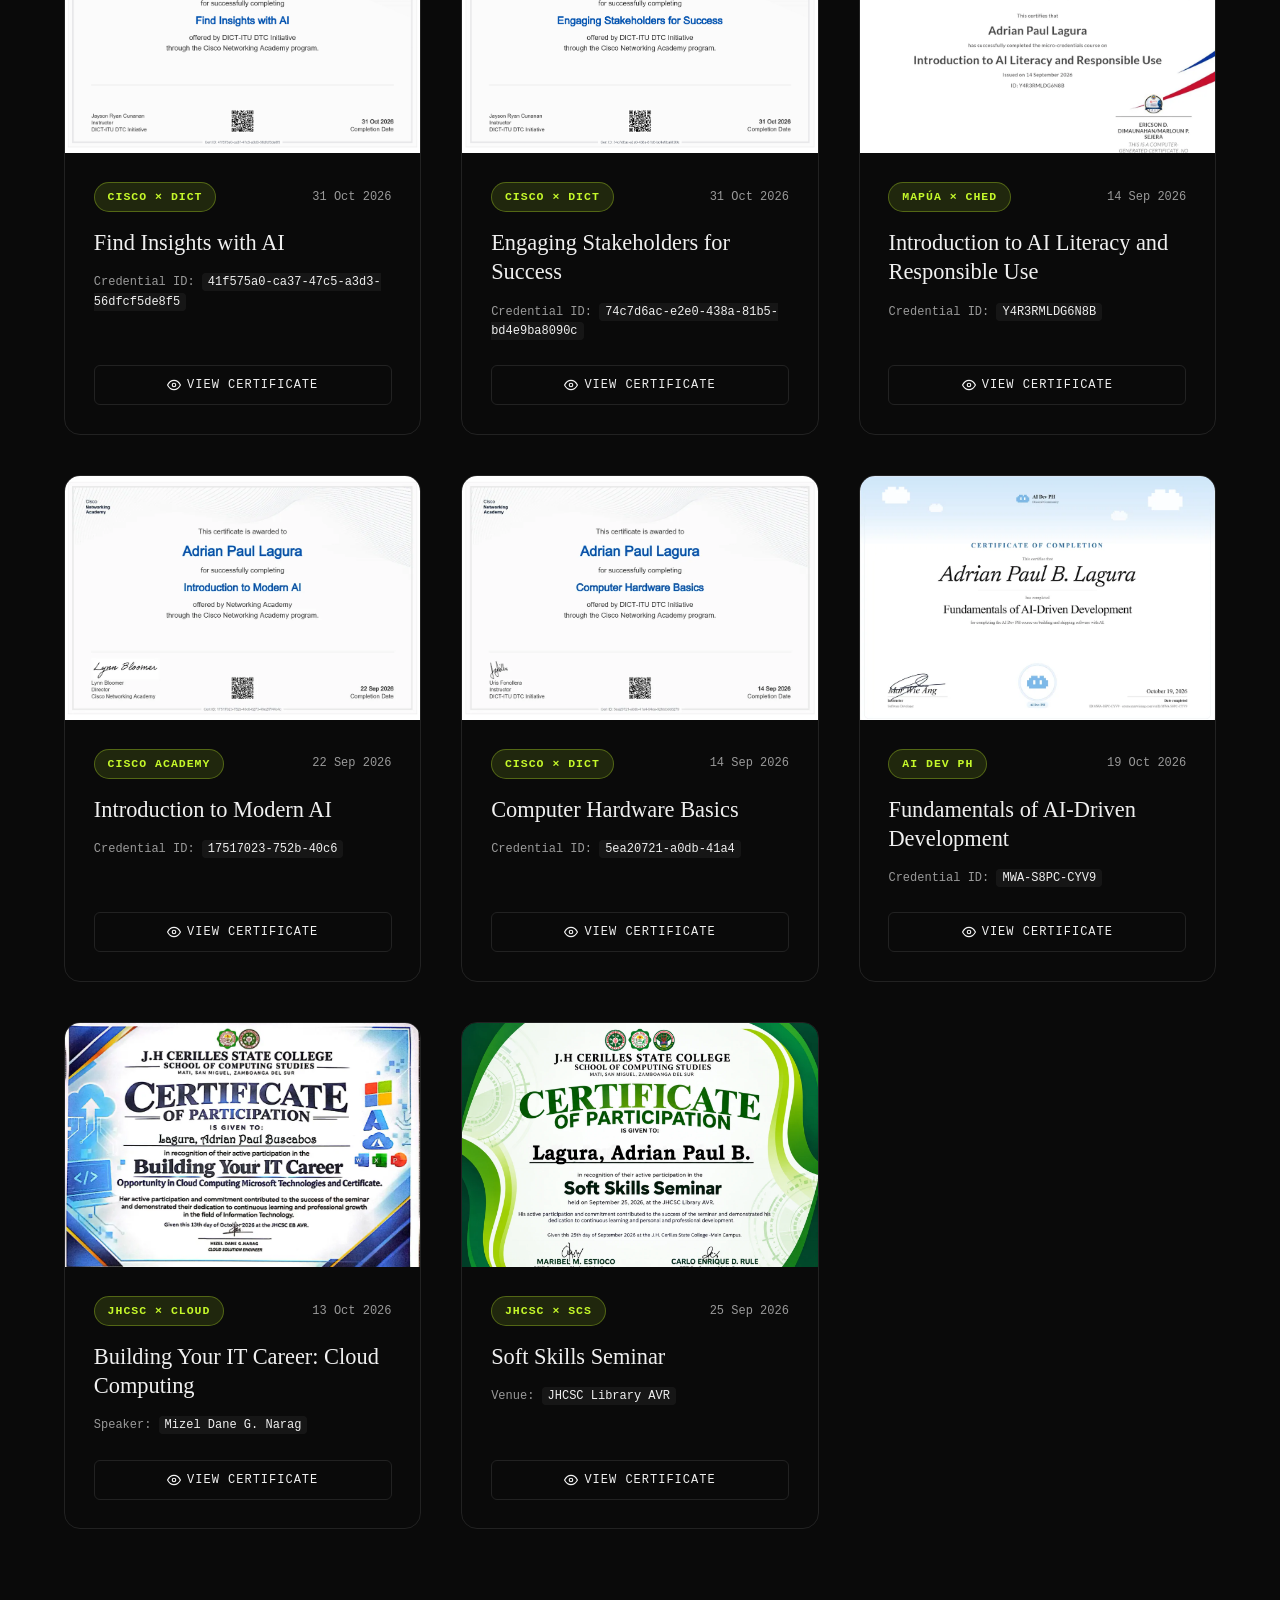
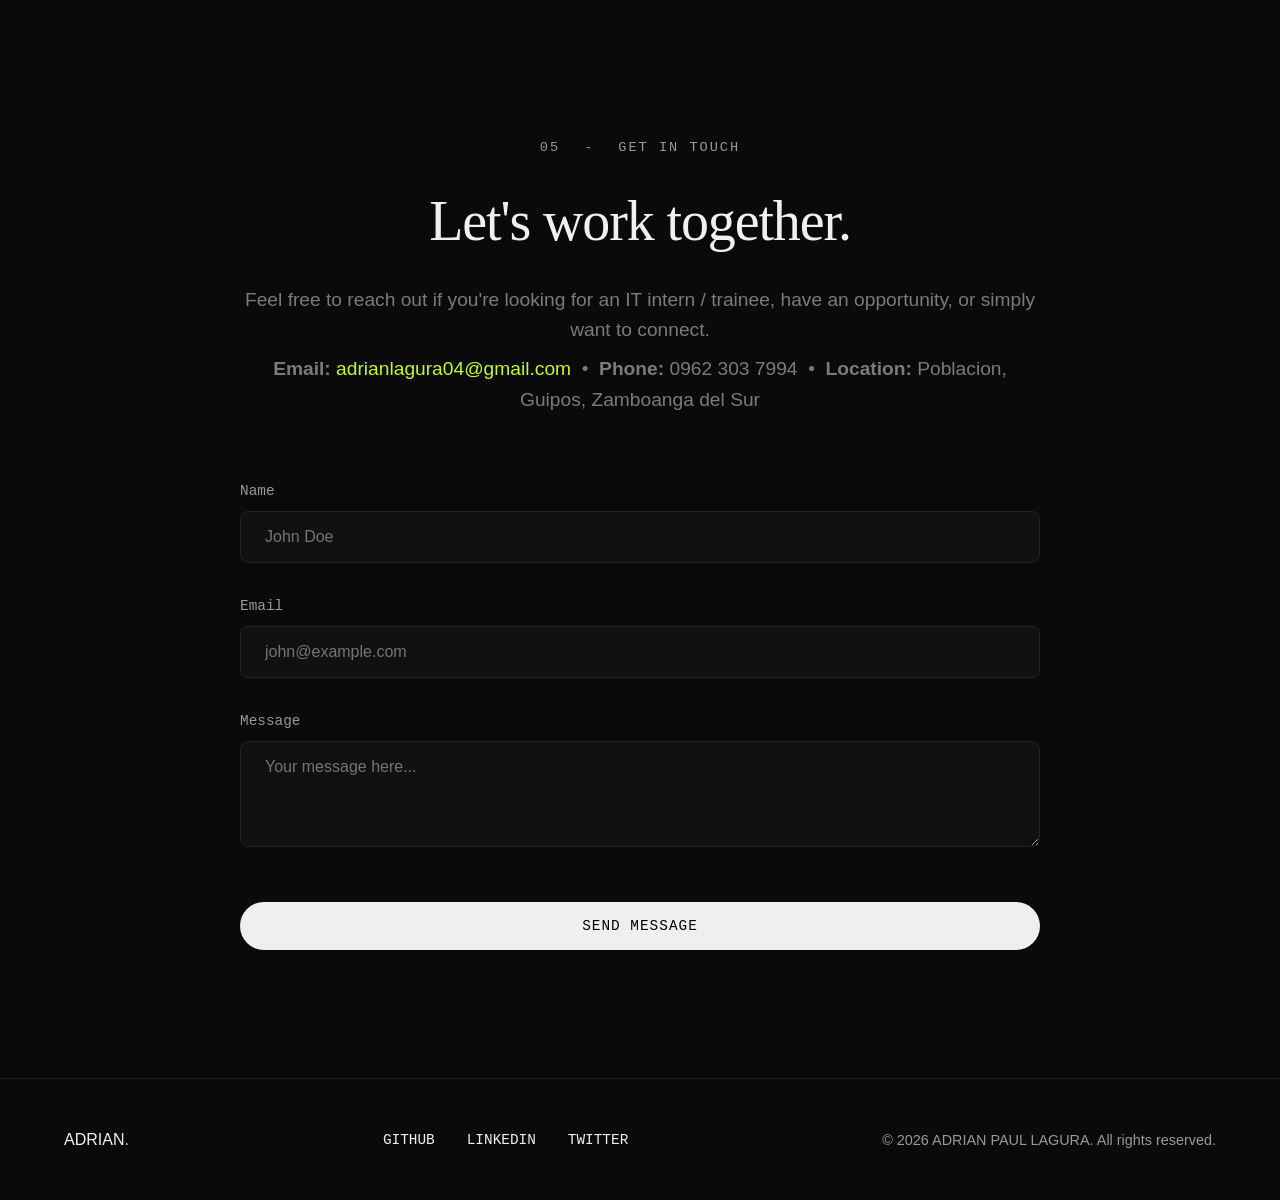
==== commit 534aa3ac: "Add Soft Skills Seminar certificate (WebP + PDF) to portfolio" ====
--- a/index.html
+++ b/index.html
@@ -243,7 +243,7 @@
             </div>
             <div class="certificates-header-flex">
                 <h2 class="section-title">Credentials & Badges</h2>
-                <span class="certificates-count">10 Verified</span>
+                <span class="certificates-count">11 Verified</span>
             </div>
 
             <div class="certificates-grid">
@@ -506,6 +506,33 @@
                         </div>
                         <h3 class="cert-title">Building Your IT Career: Cloud Computing</h3>
                         <p class="cert-id">Speaker: <code>Mizel Dane G. Narag</code></p>
+                        <div class="cert-actions">
+                            <button class="cert-btn view-cert-btn" type="button">
+                                <svg width="14" height="14" viewBox="0 0 24 24" fill="none" stroke="currentColor" stroke-width="2"><path d="M1 12s4-8 11-8 11 8 11 8-4 8-11 8-11-8-11-8z"/><circle cx="12" cy="12" r="3"/></svg>
+                                VIEW CERTIFICATE
+                            </button>
+                        </div>
+                    </div>
+                </div>
+
+                <!-- Certificate 11: Soft Skills Seminar -->
+                <div class="certificate-card" data-cert="assets/certificates/cert-soft-skills-seminar.webp" data-title="Soft Skills Seminar" data-issuer="J.H. Cerilles State College — School of Computing Studies">
+                    <div class="cert-img-wrapper">
+                        <img src="assets/certificates/cert-soft-skills-seminar.webp" alt="Soft Skills Seminar Certificate" class="cert-img" loading="lazy" width="1250" height="937">
+                        <div class="cert-overlay">
+                            <span class="view-btn-text">
+                                <svg width="18" height="18" viewBox="0 0 24 24" fill="none" stroke="currentColor" stroke-width="2"><path d="M1 12s4-8 11-8 11 8 11 8-4 8-11 8-11-8-11-8z"/><circle cx="12" cy="12" r="3"/></svg>
+                                View Certificate
+                            </span>
+                        </div>
+                    </div>
+                    <div class="cert-content">
+                        <div class="cert-meta">
+                            <span class="cert-badge">JHCSC × SCS</span>
+                            <span class="cert-date">25 Sep 2026</span>
+                        </div>
+                        <h3 class="cert-title">Soft Skills Seminar</h3>
+                        <p class="cert-id">Venue: <code>JHCSC Library AVR</code></p>
                         <div class="cert-actions">
                             <button class="cert-btn view-cert-btn" type="button">
                                 <svg width="14" height="14" viewBox="0 0 24 24" fill="none" stroke="currentColor" stroke-width="2"><path d="M1 12s4-8 11-8 11 8 11 8-4 8-11 8-11-8-11-8z"/><circle cx="12" cy="12" r="3"/></svg>
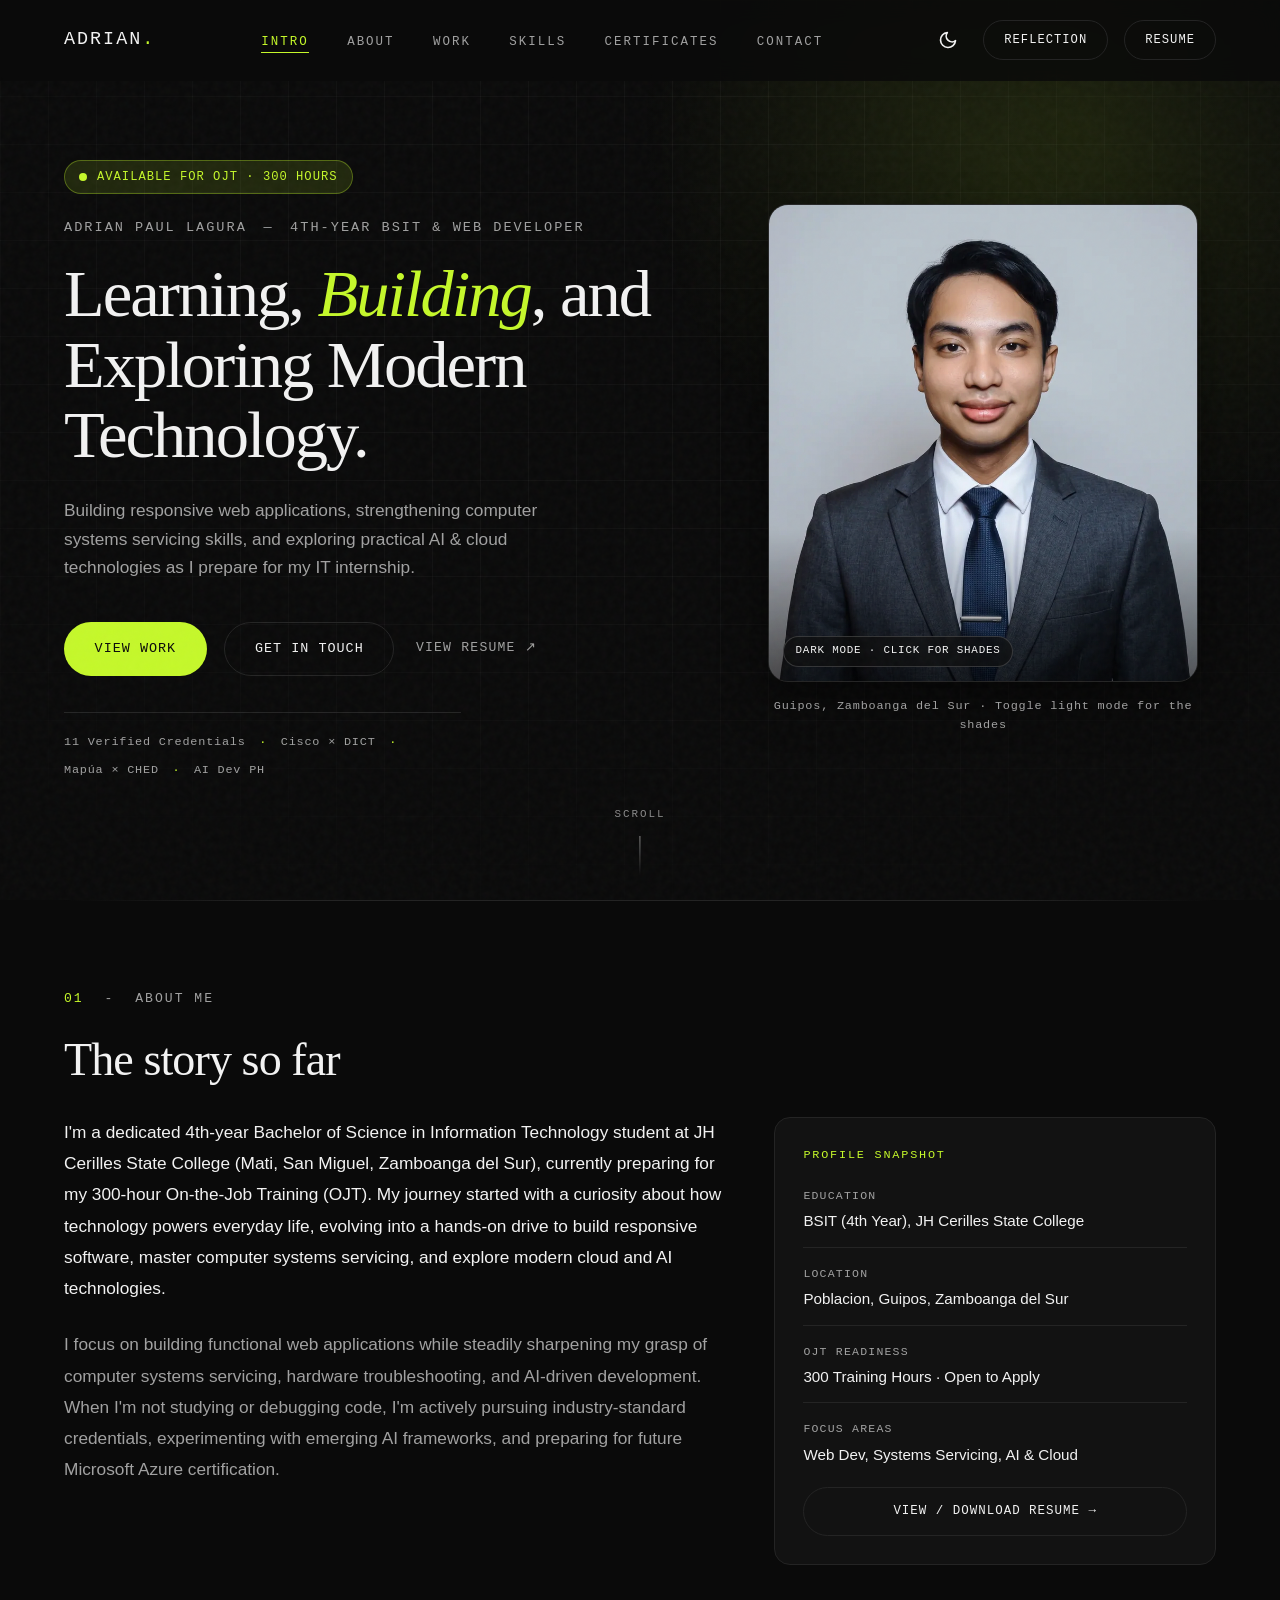
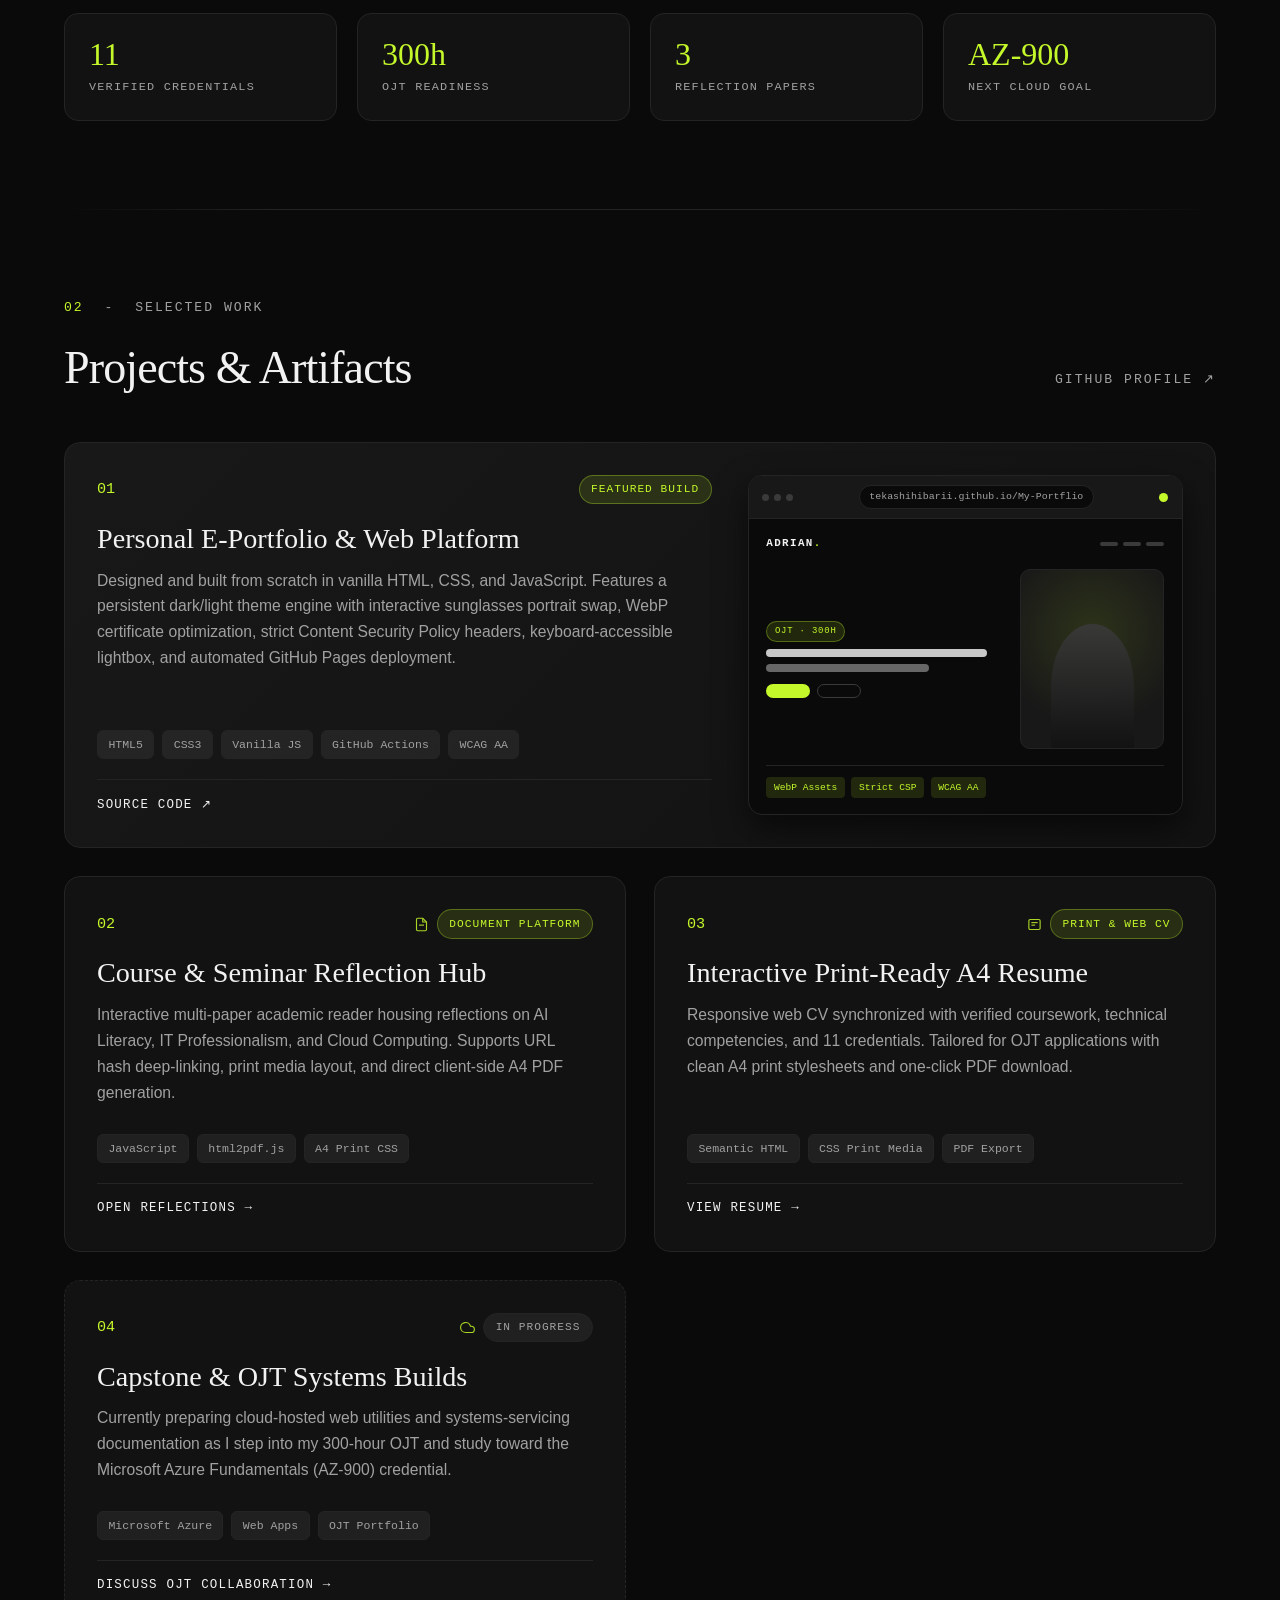
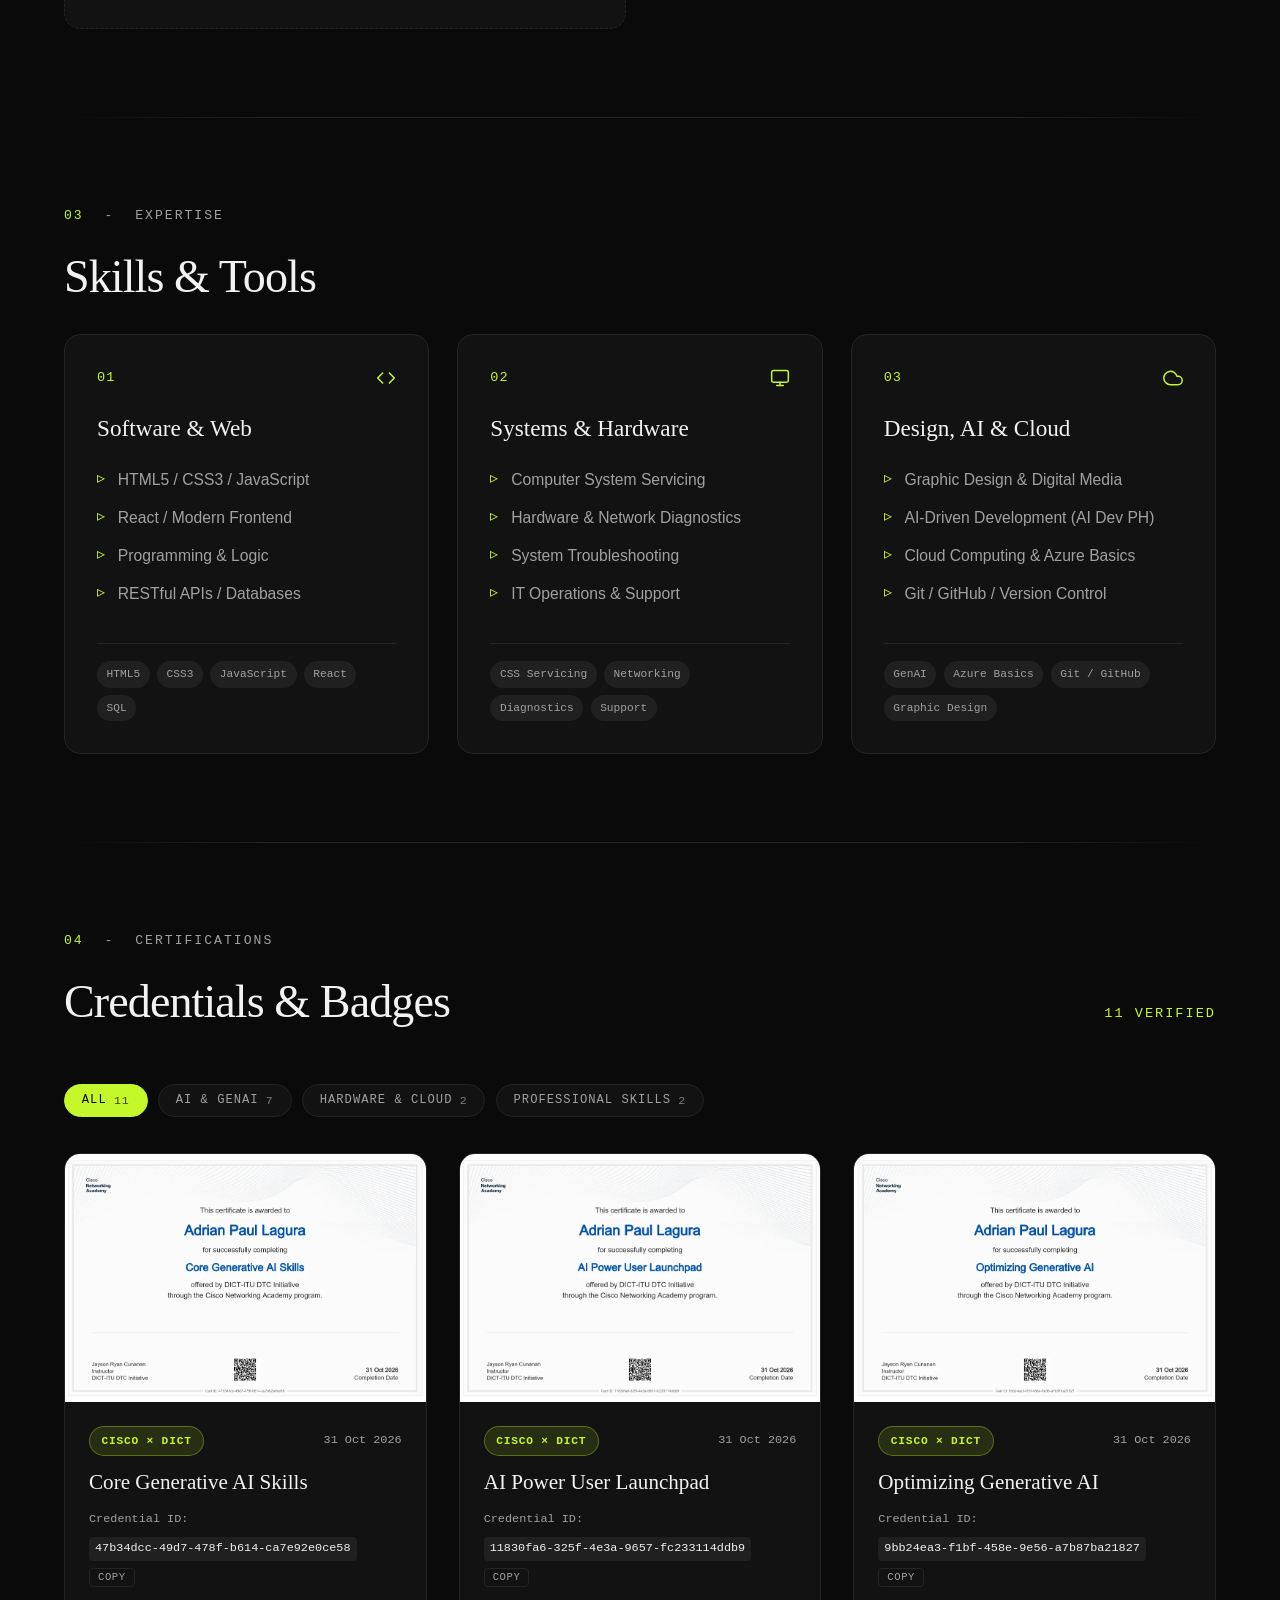
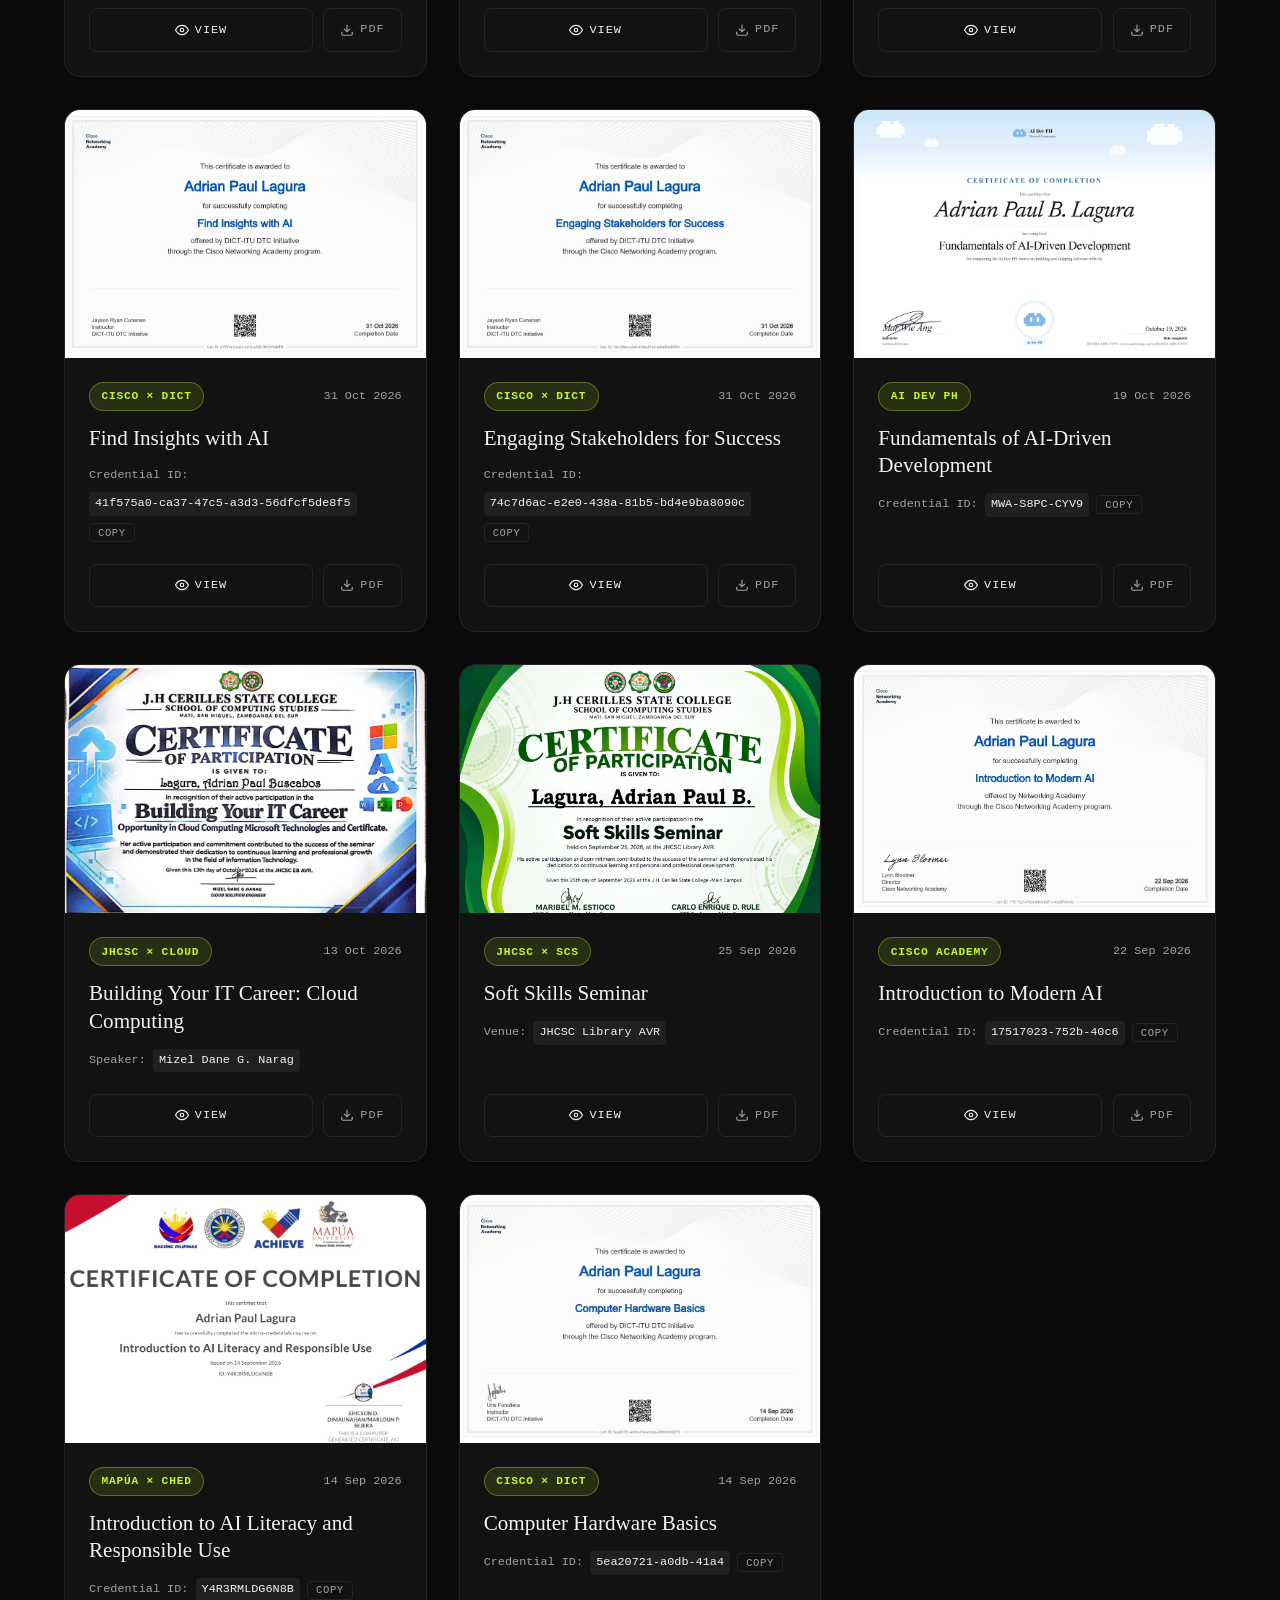
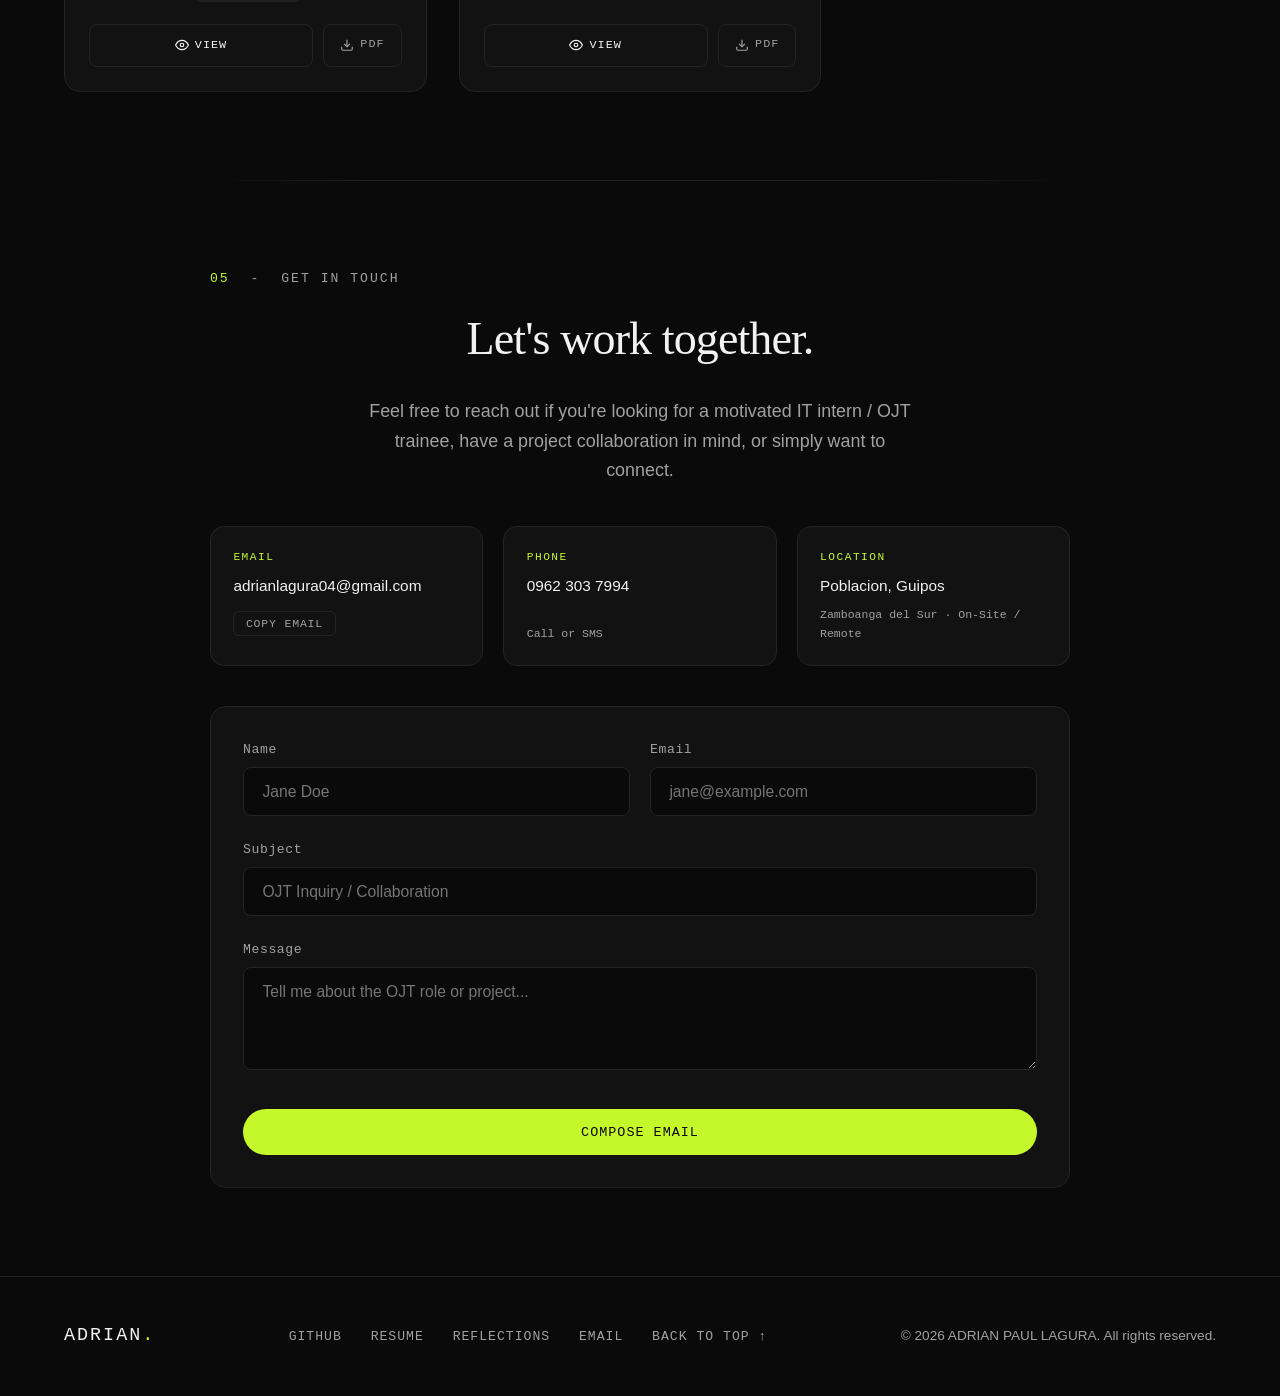
==== commit 8e929b76: "Enhance portfolio UI, performance, accessibility, and interactive credentials" ====
--- a/index.html
+++ b/index.html
@@ -4,11 +4,24 @@
 <head>
     <meta charset="UTF-8">
     <meta name="viewport" content="width=device-width, initial-scale=1.0">
-    <title>Adrian Paul | Portfolio</title>
-    <meta name="description" content="Portfolio of Adrian Paul B. Lagura, BSIT Student & Developer">
+    <title>Adrian Paul Lagura | BSIT Portfolio</title>
+    <meta name="description"
+        content="Portfolio of Adrian Paul B. Lagura — 4th-year BSIT student, web developer, and computer systems servicing practitioner preparing for OJT.">
+    <meta name="theme-color" content="#0a0a0a">
     <meta name="referrer" content="strict-origin-when-cross-origin">
     <meta http-equiv="Content-Security-Policy"
         content="default-src 'none'; img-src 'self' data:; style-src 'self' 'unsafe-inline' https://fonts.googleapis.com; font-src https://fonts.gstatic.com; script-src 'self'; connect-src 'self'; form-action 'none'; base-uri 'none'">
+
+    <!-- Open Graph / Social Preview -->
+    <meta property="og:title" content="Adrian Paul Lagura | BSIT Portfolio">
+    <meta property="og:description"
+        content="4th-year BSIT student building responsive web applications, sharpening computer systems servicing skills, and exploring AI &amp; cloud technologies.">
+    <meta property="og:type" content="website">
+    <meta property="og:image" content="assets/Profile.webp">
+    <meta name="twitter:card" content="summary_large_image">
+    <meta name="twitter:title" content="Adrian Paul Lagura | BSIT Portfolio">
+    <meta name="twitter:description"
+        content="4th-year BSIT student preparing for OJT — web development, systems servicing, and 11 verified IT &amp; AI credentials.">
 
     <link rel="icon" type="image/png" sizes="96x96" href="assets/favicon-96.png">
     <link rel="preload" href="assets/Profile.webp" as="image" type="image/webp" fetchpriority="high">
@@ -17,27 +30,32 @@
     <link rel="preconnect" href="https://fonts.googleapis.com">
     <link rel="preconnect" href="https://fonts.gstatic.com" crossorigin>
     <link
-        href="https://fonts.googleapis.com/css2?family=Fira+Code:wght@400;500&family=Inter:wght@300;400;500&family=Playfair+Display:ital,wght@0,400;0,500;0,600;0,700;1,400&display=swap"
+        href="https://fonts.googleapis.com/css2?family=Fira+Code:wght@400;500&family=Inter:wght@300;400;500;600&family=Playfair+Display:ital,wght@0,400;0,500;0,600;0,700;1,400&display=swap"
         rel="stylesheet">
 
+    <!-- Apply saved theme before first paint (CSP-safe external script) -->
+    <script src="theme-init.js"></script>
     <link rel="stylesheet" href="style.css">
 </head>
 
 <body>
-    <!-- Grain Overlay -->
-    <div class="grain-overlay"></div>
+    <a href="#main-content" class="skip-link">Skip to main content</a>
+
+    <!-- Grain Overlay & Ambient Architectural Grid -->
+    <div class="grain-overlay" aria-hidden="true"></div>
+    <div class="ambient-bg" aria-hidden="true"></div>
 
     <!-- Scroll Progress -->
-    <div class="scroll-progress-container">
+    <div class="scroll-progress-container" aria-hidden="true">
         <div class="scroll-progress-bar" id="scrollProgress"></div>
     </div>
 
-    <!-- Custom Cursor -->
-    <div class="cursor-dot"></div>
-    <div class="cursor-outline"></div>
-
-    <nav class="navbar">
-        <div class="logo">ADRIAN<span class="accent">.</span></div>
+    <!-- Custom Cursor (activated on fine-pointer desktop after first mousemove) -->
+    <div class="cursor-dot" aria-hidden="true"></div>
+    <div class="cursor-outline" aria-hidden="true"></div>
+
+    <nav class="navbar" aria-label="Primary navigation">
+        <a href="#intro" class="logo" aria-label="Adrian Paul Lagura Home">ADRIAN<span class="accent">.</span></a>
         <ul class="nav-links">
             <li><a href="#intro" class="active">INTRO</a></li>
             <li><a href="#about">ABOUT</a></li>
@@ -47,17 +65,18 @@
             <li><a href="#contact">CONTACT</a></li>
         </ul>
         <div class="nav-right">
-            <button class="theme-toggle" id="themeToggle" aria-label="Toggle theme">
+            <button class="theme-toggle" id="themeToggle" type="button" aria-label="Toggle color theme"
+                aria-pressed="false">
                 <!-- Moon icon (SVG) -->
                 <svg id="moonIcon" xmlns="http://www.w3.org/2000/svg" width="20" height="20" viewBox="0 0 24 24"
                     fill="none" stroke="currentColor" stroke-width="2" stroke-linecap="round" stroke-linejoin="round"
-                    class="feather feather-moon">
+                    class="feather feather-moon" aria-hidden="true">
                     <path d="M21 12.79A9 9 0 1 1 11.21 3 7 7 0 0 0 21 12.79z"></path>
                 </svg>
-                <!-- Sun icon (SVG) hidden by default -->
+                <!-- Sun icon (SVG) hidden by CSS in dark mode -->
                 <svg id="sunIcon" xmlns="http://www.w3.org/2000/svg" width="20" height="20" viewBox="0 0 24 24"
                     fill="none" stroke="currentColor" stroke-width="2" stroke-linecap="round" stroke-linejoin="round"
-                    class="feather feather-sun" style="display: none;">
+                    class="feather feather-sun" aria-hidden="true">
                     <circle cx="12" cy="12" r="5"></circle>
                     <line x1="12" y1="1" x2="12" y2="3"></line>
                     <line x1="12" y1="21" x2="12" y2="23"></line>
@@ -71,7 +90,8 @@
             </button>
             <a href="reflection.html" class="resume-btn">REFLECTION</a>
             <a href="resume.html" class="resume-btn">RESUME</a>
-            <button class="hamburger" type="button" aria-label="Open navigation menu" aria-expanded="false">
+            <button class="hamburger" type="button" aria-label="Open navigation menu" aria-expanded="false"
+                aria-controls="mobileSidebar">
                 <span class="bar"></span>
                 <span class="bar"></span>
                 <span class="bar"></span>
@@ -80,7 +100,7 @@
     </nav>
 
     <!-- Sidebar for Mobile -->
-    <aside class="sidebar">
+    <aside class="sidebar" id="mobileSidebar" aria-label="Mobile navigation">
         <button class="close-btn" type="button" aria-label="Close navigation menu">&times;</button>
         <ul class="sidebar-links">
             <li><a href="#intro" class="sidebar-link active">INTRO</a></li>
@@ -97,28 +117,50 @@
     </aside>
     <div class="sidebar-overlay"></div>
 
-    <main>
+    <main id="main-content">
         <!-- INTRO SECTION -->
-        <section id="intro" class="intro-section fade-in">
+        <section id="intro" class="intro-section">
             <div class="intro-content">
-                <div class="subtitle">ADRIAN PAUL LAGURA <span class="dash">-</span> FULL-STACK DEVELOPER</div>
-                <h1 class="main-title">Learning, Building, and Exploring Modern Technology.</h1>
-                <p class="description">Just a student who loves tech, learning how things work, and Building stuff as I
-                    go.
-                </p>
+                <div class="availability-pill">
+                    <span class="status-dot" aria-hidden="true"></span>
+                    <span>Available for OJT &middot; 300 Hours</span>
+                </div>
+                <div class="subtitle">ADRIAN PAUL LAGURA <span class="dash">&mdash;</span> 4TH-YEAR BSIT &amp; WEB
+                    DEVELOPER</div>
+                <h1 class="main-title">Learning, <em class="title-italic">Building</em>, and Exploring Modern Technology.</h1>
+                <p class="description">Building responsive web applications, strengthening computer systems servicing
+                    skills, and exploring practical AI &amp; cloud technologies as I prepare for my IT internship.</p>
                 <div class="cta-buttons">
                     <a href="#work" class="primary-btn">VIEW WORK</a>
                     <a href="#contact" class="secondary-btn">GET IN TOUCH</a>
-                </div>
-            </div>
-            <div class="intro-image-container">
-                <img src="assets/Profile.webp" alt="ADRIAN PAUL LAGURA" class="profile-image" id="profileImage" width="900"
-                    height="900" fetchpriority="high" decoding="async">
-                <img src="assets/profile_glasses.webp" alt="ADRIAN PAUL LAGURA with glasses"
-                    class="profile-image profile-glasses-img" id="profileGlasses" width="900" height="900"
-                    decoding="async">
-            </div>
-            <div class="scroll-indicator">
+                    <a href="resume.html" class="text-cta">VIEW RESUME &nearr;</a>
+                </div>
+                <div class="hero-proof" aria-label="Credential highlights">
+                    <span>11 Verified Credentials</span>
+                    <span class="proof-sep" aria-hidden="true">&middot;</span>
+                    <span>Cisco &times; DICT</span>
+                    <span class="proof-sep" aria-hidden="true">&middot;</span>
+                    <span>Map&uacute;a &times; CHED</span>
+                    <span class="proof-sep" aria-hidden="true">&middot;</span>
+                    <span>AI Dev PH</span>
+                </div>
+            </div>
+            <div class="intro-visual">
+                <div class="intro-image-container" id="portraitToggle" role="button" tabindex="0"
+                    aria-label="Toggle light mode sunglasses portrait" title="Click to toggle dark/light mode">
+                    <img src="assets/Profile.webp" alt="Adrian Paul Lagura portrait" class="profile-image"
+                        id="profileImage" width="900" height="900" fetchpriority="high" decoding="async">
+                    <img src="assets/profile_glasses.webp" alt="Adrian Paul Lagura wearing sunglasses"
+                        class="profile-image profile-glasses-img" id="profileGlasses" width="900" height="900"
+                        decoding="async">
+                    <span class="portrait-mode-pill" aria-hidden="true">
+                        <span class="mode-dark-label">Dark Mode &middot; Click for Shades</span>
+                        <span class="mode-light-label">Shades On &middot; Click for Dark</span>
+                    </span>
+                </div>
+                <p class="portrait-caption">Guipos, Zamboanga del Sur &middot; Toggle light mode for the shades</p>
+            </div>
+            <div class="scroll-indicator" aria-hidden="true">
                 <span>SCROLL</span>
                 <div class="line"></div>
             </div>
@@ -131,11 +173,58 @@
                 <span class="dash">-</span>
                 <span class="section-name">ABOUT ME</span>
             </div>
-            <div class="about-content">
-                <h2 class="section-title">The story so far</h2>
+            <h2 class="section-title">The story so far</h2>
+            <div class="about-grid">
                 <div class="about-text">
-                    <p>I'm a dedicated 4th-year Bachelor of Science in Information Technology student at JH Cerilles State College (Mati, San Miguel, Zamboanga del Sur), currently preparing for my 300-hour On-the-Job Training (OJT). My journey started with a curiosity about how technology powers everyday life, evolving into a hands-on drive to build responsive software, master computer systems servicing, and explore modern cloud and AI technologies.</p>
-                    <p>I focus on building functional web applications while steadily sharpening my grasp of computer systems servicing, hardware troubleshooting, and AI-driven development. When I'm not studying or debugging code, I'm actively pursuing industry-standard credentials, experimenting with emerging AI frameworks, and preparing for future Microsoft Azure certification.</p>
+                    <p>I'm a dedicated 4th-year Bachelor of Science in Information Technology student at JH Cerilles
+                        State College (Mati, San Miguel, Zamboanga del Sur), currently preparing for my 300-hour
+                        On-the-Job Training (OJT). My journey started with a curiosity about how technology powers
+                        everyday life, evolving into a hands-on drive to build responsive software, master computer
+                        systems servicing, and explore modern cloud and AI technologies.</p>
+                    <p>I focus on building functional web applications while steadily sharpening my grasp of computer
+                        systems servicing, hardware troubleshooting, and AI-driven development. When I'm not studying or
+                        debugging code, I'm actively pursuing industry-standard credentials, experimenting with emerging
+                        AI frameworks, and preparing for future Microsoft Azure certification.</p>
+                </div>
+                <aside class="about-profile-card" aria-label="Quick profile details">
+                    <div class="profile-card-eyebrow">PROFILE SNAPSHOT</div>
+                    <dl class="quick-facts">
+                        <div class="quick-fact-row">
+                            <dt>Education</dt>
+                            <dd>BSIT (4th Year), JH Cerilles State College</dd>
+                        </div>
+                        <div class="quick-fact-row">
+                            <dt>Location</dt>
+                            <dd>Poblacion, Guipos, Zamboanga del Sur</dd>
+                        </div>
+                        <div class="quick-fact-row">
+                            <dt>OJT Readiness</dt>
+                            <dd>300 Training Hours &middot; Open to Apply</dd>
+                        </div>
+                        <div class="quick-fact-row">
+                            <dt>Focus Areas</dt>
+                            <dd>Web Dev, Systems Servicing, AI &amp; Cloud</dd>
+                        </div>
+                    </dl>
+                    <a href="resume.html" class="secondary-btn profile-card-btn">VIEW / DOWNLOAD RESUME &rarr;</a>
+                </aside>
+            </div>
+            <div class="stats-strip" aria-label="Portfolio highlights">
+                <div class="stat-item">
+                    <span class="stat-value">11</span>
+                    <span class="stat-label">Verified Credentials</span>
+                </div>
+                <div class="stat-item">
+                    <span class="stat-value">300h</span>
+                    <span class="stat-label">OJT Readiness</span>
+                </div>
+                <div class="stat-item">
+                    <span class="stat-value">3</span>
+                    <span class="stat-label">Reflection Papers</span>
+                </div>
+                <div class="stat-item">
+                    <span class="stat-value">AZ-900</span>
+                    <span class="stat-label">Next Cloud Goal</span>
                 </div>
             </div>
         </section>
@@ -148,50 +237,174 @@
                 <span class="section-name">SELECTED WORK</span>
             </div>
             <div class="work-header-flex">
-                <h2 class="section-title">Projects</h2>
-                <a href="#" class="view-all">FULL ARCHIVE &rarr;</a>
-            </div>
-
-            <div class="horizontal-scroll-container" role="region" aria-label="Projects gallery" tabindex="0">
-                <div class="projects-wrapper">
-                    <!-- Project 1 -->
-                    <div class="project-card">
-                        <div class="project-img-placeholder coming-soon-overlay">
-                            <span>COMING SOON</span>
-                        </div>
-                        <div class="project-info">
-                            <span class="project-num">01</span>
-                            <h3>Project Alpha</h3>
-                            <p>Coming Soon</p>
-                        </div>
-                    </div>
-                    <!-- Project 2 -->
-                    <div class="project-card">
-                        <div class="project-img-placeholder coming-soon-overlay">
-                            <span>COMING SOON</span>
-                        </div>
-                        <div class="project-info">
+                <h2 class="section-title">Projects &amp; Artifacts</h2>
+                <a href="https://github.com/tekashihibarii" target="_blank" rel="noopener noreferrer"
+                    class="view-all">GITHUB PROFILE &nearr;</a>
+            </div>
+
+            <div class="projects-grid">
+                <!-- Project 1: Featured -->
+                <article class="project-card project-card--featured">
+                    <div class="project-featured-layout">
+                        <div class="project-featured-content">
+                            <div class="project-card-top">
+                                <div class="project-header">
+                                    <span class="project-num">01</span>
+                                    <span class="project-badge">FEATURED BUILD</span>
+                                </div>
+                                <h3>Personal E-Portfolio &amp; Web Platform</h3>
+                                <p>Designed and built from scratch in vanilla HTML, CSS, and JavaScript. Features a
+                                    persistent dark/light theme engine with interactive sunglasses portrait swap, WebP
+                                    certificate optimization, strict Content Security Policy headers,
+                                    keyboard-accessible lightbox, and automated GitHub Pages deployment.</p>
+                            </div>
+                            <div class="project-card-bottom">
+                                <ul class="project-tags" aria-label="Technologies used">
+                                    <li>HTML5</li>
+                                    <li>CSS3</li>
+                                    <li>Vanilla JS</li>
+                                    <li>GitHub Actions</li>
+                                    <li>WCAG AA</li>
+                                </ul>
+                                <div class="project-links">
+                                    <a href="https://github.com/tekashihibarii/My-Portflio" target="_blank"
+                                        rel="noopener noreferrer" class="project-link">SOURCE CODE &nearr;</a>
+                                </div>
+                            </div>
+                        </div>
+                        <div class="project-visual-preview" aria-hidden="true">
+                            <div class="preview-chrome">
+                                <div class="preview-dots">
+                                    <span></span><span></span><span></span>
+                                </div>
+                                <div class="preview-url">tekashihibarii.github.io/My-Portflio</div>
+                                <span class="preview-theme-dot"></span>
+                            </div>
+                            <div class="preview-stage">
+                                <div class="preview-nav">
+                                    <span class="preview-brand">ADRIAN<span class="accent">.</span></span>
+                                    <div class="preview-nav-pills">
+                                        <span></span><span></span><span></span>
+                                    </div>
+                                </div>
+                                <div class="preview-hero">
+                                    <div class="preview-hero-copy">
+                                        <span class="preview-pill">OJT &middot; 300H</span>
+                                        <div class="preview-line preview-line--lg"></div>
+                                        <div class="preview-line preview-line--md"></div>
+                                        <div class="preview-cta-row">
+                                            <span class="preview-btn-solid"></span>
+                                            <span class="preview-btn-ghost"></span>
+                                        </div>
+                                    </div>
+                                    <div class="preview-avatar">
+                                        <span class="preview-avatar-glow"></span>
+                                        <span class="preview-avatar-shape"></span>
+                                    </div>
+                                </div>
+                                <div class="preview-metrics">
+                                    <span>WebP Assets</span>
+                                    <span>Strict CSP</span>
+                                    <span>WCAG AA</span>
+                                </div>
+                            </div>
+                        </div>
+                    </div>
+                </article>
+
+                <!-- Project 2 -->
+                <article class="project-card">
+                    <div class="project-card-top">
+                        <div class="project-header">
                             <span class="project-num">02</span>
-                            <h3>Project Beta</h3>
-                            <p>Coming Soon</p>
-                        </div>
-                    </div>
-                    <!-- Project 3 -->
-                    <div class="project-card">
-                        <div class="project-img-placeholder coming-soon-overlay">
-                            <span>COMING SOON</span>
-                        </div>
-                        <div class="project-info">
+                            <div class="project-badge-group">
+                                <svg class="project-glyph" width="15" height="15" viewBox="0 0 24 24" fill="none"
+                                    stroke="currentColor" stroke-width="1.8" aria-hidden="true">
+                                    <path d="M14 2H6a2 2 0 0 0-2 2v16a2 2 0 0 0 2 2h12a2 2 0 0 0 2-2V8z"></path>
+                                    <polyline points="14 2 14 8 20 8"></polyline>
+                                    <line x1="16" y1="13" x2="8" y2="13"></line>
+                                </svg>
+                                <span class="project-badge">DOCUMENT PLATFORM</span>
+                            </div>
+                        </div>
+                        <h3>Course &amp; Seminar Reflection Hub</h3>
+                        <p>Interactive multi-paper academic reader housing reflections on AI Literacy, IT
+                            Professionalism, and Cloud Computing. Supports URL hash deep-linking, print media layout,
+                            and direct client-side A4 PDF generation.</p>
+                    </div>
+                    <div class="project-card-bottom">
+                        <ul class="project-tags" aria-label="Technologies used">
+                            <li>JavaScript</li>
+                            <li>html2pdf.js</li>
+                            <li>A4 Print CSS</li>
+                        </ul>
+                        <div class="project-links">
+                            <a href="reflection.html" class="project-link">OPEN REFLECTIONS &rarr;</a>
+                        </div>
+                    </div>
+                </article>
+
+                <!-- Project 3 -->
+                <article class="project-card">
+                    <div class="project-card-top">
+                        <div class="project-header">
                             <span class="project-num">03</span>
-                            <h3>Project Gamma</h3>
-                            <p>Coming Soon</p>
-                        </div>
-                    </div>
-                </div>
-            </div>
-
-            <div class="explore-projects">
-                <a href="#">EXPLORE ALL PROJECTS &rarr;</a>
+                            <div class="project-badge-group">
+                                <svg class="project-glyph" width="15" height="15" viewBox="0 0 24 24" fill="none"
+                                    stroke="currentColor" stroke-width="1.8" aria-hidden="true">
+                                    <rect x="3" y="4" width="18" height="16" rx="2"></rect>
+                                    <line x1="7" y1="9" x2="17" y2="9"></line>
+                                    <line x1="7" y1="13" x2="13" y2="13"></line>
+                                </svg>
+                                <span class="project-badge">PRINT &amp; WEB CV</span>
+                            </div>
+                        </div>
+                        <h3>Interactive Print-Ready A4 Resume</h3>
+                        <p>Responsive web CV synchronized with verified coursework, technical competencies, and 11
+                            credentials. Tailored for OJT applications with clean A4 print stylesheets and one-click PDF
+                            download.</p>
+                    </div>
+                    <div class="project-card-bottom">
+                        <ul class="project-tags" aria-label="Technologies used">
+                            <li>Semantic HTML</li>
+                            <li>CSS Print Media</li>
+                            <li>PDF Export</li>
+                        </ul>
+                        <div class="project-links">
+                            <a href="resume.html" class="project-link">VIEW RESUME &rarr;</a>
+                        </div>
+                    </div>
+                </article>
+
+                <!-- Project 4: Upcoming -->
+                <article class="project-card project-card--upcoming">
+                    <div class="project-card-top">
+                        <div class="project-header">
+                            <span class="project-num">04</span>
+                            <div class="project-badge-group">
+                                <svg class="project-glyph" width="15" height="15" viewBox="0 0 24 24" fill="none"
+                                    stroke="currentColor" stroke-width="1.8" aria-hidden="true">
+                                    <path d="M18 10h-1.26A8 8 0 1 0 9 20h9a5 5 0 0 0 0-10z"></path>
+                                </svg>
+                                <span class="project-badge project-badge--muted">IN PROGRESS</span>
+                            </div>
+                        </div>
+                        <h3>Capstone &amp; OJT Systems Builds</h3>
+                        <p>Currently preparing cloud-hosted web utilities and systems-servicing documentation as I step
+                            into my 300-hour OJT and study toward the Microsoft Azure Fundamentals (AZ-900) credential.
+                        </p>
+                    </div>
+                    <div class="project-card-bottom">
+                        <ul class="project-tags" aria-label="Focus areas">
+                            <li>Microsoft Azure</li>
+                            <li>Web Apps</li>
+                            <li>OJT Portfolio</li>
+                        </ul>
+                        <div class="project-links">
+                            <a href="#contact" class="project-link">DISCUSS OJT COLLABORATION &rarr;</a>
+                        </div>
+                    </div>
+                </article>
             </div>
         </section>
 
@@ -202,34 +415,77 @@
                 <span class="dash">-</span>
                 <span class="section-name">EXPERTISE</span>
             </div>
-            <h2 class="section-title">Skills & Tools</h2>
+            <h2 class="section-title">Skills &amp; Tools</h2>
             <div class="skills-grid">
                 <div class="skill-category">
-                    <h3>Software & Web</h3>
+                    <div class="skill-card-head">
+                        <span class="skill-num">01</span>
+                        <svg width="20" height="20" viewBox="0 0 24 24" fill="none" stroke="currentColor"
+                            stroke-width="1.8" stroke-linecap="round" stroke-linejoin="round" aria-hidden="true">
+                            <polyline points="16 18 22 12 16 6"></polyline>
+                            <polyline points="8 6 2 12 8 18"></polyline>
+                        </svg>
+                    </div>
+                    <h3>Software &amp; Web</h3>
                     <ul>
                         <li>HTML5 / CSS3 / JavaScript</li>
                         <li>React / Modern Frontend</li>
-                        <li>Programming & Logic</li>
+                        <li>Programming &amp; Logic</li>
                         <li>RESTful APIs / Databases</li>
                     </ul>
+                    <div class="skill-tags">
+                        <span>HTML5</span>
+                        <span>CSS3</span>
+                        <span>JavaScript</span>
+                        <span>React</span>
+                        <span>SQL</span>
+                    </div>
                 </div>
                 <div class="skill-category">
-                    <h3>Systems & Hardware</h3>
+                    <div class="skill-card-head">
+                        <span class="skill-num">02</span>
+                        <svg width="20" height="20" viewBox="0 0 24 24" fill="none" stroke="currentColor"
+                            stroke-width="1.8" stroke-linecap="round" stroke-linejoin="round" aria-hidden="true">
+                            <rect x="2" y="3" width="20" height="14" rx="2" ry="2"></rect>
+                            <line x1="8" y1="21" x2="16" y2="21"></line>
+                            <line x1="12" y1="17" x2="12" y2="21"></line>
+                        </svg>
+                    </div>
+                    <h3>Systems &amp; Hardware</h3>
                     <ul>
                         <li>Computer System Servicing</li>
-                        <li>Hardware & Network Diagnostics</li>
+                        <li>Hardware &amp; Network Diagnostics</li>
                         <li>System Troubleshooting</li>
-                        <li>IT Operations & Support</li>
+                        <li>IT Operations &amp; Support</li>
                     </ul>
+                    <div class="skill-tags">
+                        <span>CSS Servicing</span>
+                        <span>Networking</span>
+                        <span>Diagnostics</span>
+                        <span>Support</span>
+                    </div>
                 </div>
                 <div class="skill-category">
-                    <h3>Design, AI & Cloud</h3>
+                    <div class="skill-card-head">
+                        <span class="skill-num">03</span>
+                        <svg width="20" height="20" viewBox="0 0 24 24" fill="none" stroke="currentColor"
+                            stroke-width="1.8" stroke-linecap="round" stroke-linejoin="round" aria-hidden="true">
+                            <path d="M18 10h-1.26A8 8 0 1 0 9 20h9a5 5 0 0 0 0-10z"></path>
+                        </svg>
+                    </div>
+                    <h3>Design, AI &amp; Cloud</h3>
                     <ul>
-                        <li>Graphic Design & Digital Media</li>
+                        <li>Graphic Design &amp; Digital Media</li>
                         <li>AI-Driven Development (AI Dev PH)</li>
-                        <li>Cloud Computing & Azure Basics</li>
+                        <li>Cloud Computing &amp; Azure Basics</li>
                         <li>Git / GitHub / Version Control</li>
                     </ul>
+                    <div class="skill-tags">
+                        <span>GenAI</span>
+                        <span>Azure Basics</span>
+                        <span>Git / GitHub</span>
+                        <span>Graphic Design</span>
+                    </div>
                 </div>
             </div>
         </section>
@@ -242,305 +498,590 @@
                 <span class="section-name">CERTIFICATIONS</span>
             </div>
             <div class="certificates-header-flex">
-                <h2 class="section-title">Credentials & Badges</h2>
-                <span class="certificates-count">11 Verified</span>
+                <h2 class="section-title">Credentials &amp; Badges</h2>
+                <span class="certificates-count" id="certCount" aria-live="polite">11 Verified</span>
+            </div>
+
+            <div class="cert-filters" role="group" aria-label="Filter certificates by category">
+                <button type="button" class="cert-filter-btn active" data-filter="all" aria-pressed="true">
+                    All <span class="filter-count">11</span>
+                </button>
+                <button type="button" class="cert-filter-btn" data-filter="ai" aria-pressed="false">
+                    AI &amp; GenAI <span class="filter-count">7</span>
+                </button>
+                <button type="button" class="cert-filter-btn" data-filter="hardware-cloud" aria-pressed="false">
+                    Hardware &amp; Cloud <span class="filter-count">2</span>
+                </button>
+                <button type="button" class="cert-filter-btn" data-filter="professional" aria-pressed="false">
+                    Professional Skills <span class="filter-count">2</span>
+                </button>
             </div>
 
             <div class="certificates-grid">
-                <!-- Certificate 1: Core Generative AI Skills -->
-                <div class="certificate-card" data-cert="assets/certificates/cert-core-generative-ai.png" data-title="Core Generative AI Skills" data-issuer="DICT-ITU DTC Initiative through Cisco Networking Academy">
-                    <div class="cert-img-wrapper">
-                        <img src="assets/certificates/cert-core-generative-ai.png" alt="Core Generative AI Skills Certificate" class="cert-img" loading="lazy" width="1000" height="678">
-                        <div class="cert-overlay">
+                <!-- Certificate 1: Core Generative AI Skills (31 Oct 2026) -->
+                <article class="certificate-card" data-category="ai"
+                    data-cert="assets/certificates/cert-core-generative-ai.webp"
+                    data-pdf="assets/certificates/cert-core-generative-ai.pdf" data-title="Core Generative AI Skills"
+                    data-issuer="DICT-ITU DTC Initiative through Cisco Networking Academy" data-date="31 Oct 2026">
+                    <button type="button" class="cert-img-wrapper"
+                        aria-label="Preview Core Generative AI Skills certificate">
+                        <img src="assets/certificates/cert-core-generative-ai.webp"
+                            alt="Core Generative AI Skills Certificate" class="cert-img" loading="lazy" decoding="async"
+                            width="1000" height="678">
+                        <span class="cert-overlay" aria-hidden="true">
                             <span class="view-btn-text">
-                                <svg width="18" height="18" viewBox="0 0 24 24" fill="none" stroke="currentColor" stroke-width="2"><path d="M1 12s4-8 11-8 11 8 11 8-4 8-11 8-11-8-11-8z"/><circle cx="12" cy="12" r="3"/></svg>
+                                <svg width="18" height="18" viewBox="0 0 24 24" fill="none" stroke="currentColor"
+                                    stroke-width="2">
+                                    <path d="M1 12s4-8 11-8 11 8 11 8-4 8-11 8-11-8-11-8z" />
+                                    <circle cx="12" cy="12" r="3" />
+                                </svg>
                                 View Certificate
                             </span>
-                        </div>
-                    </div>
+                        </span>
+                    </button>
                     <div class="cert-content">
                         <div class="cert-meta">
-                            <span class="cert-badge">Cisco × DICT</span>
+                            <span class="cert-badge">Cisco &times; DICT</span>
                             <span class="cert-date">31 Oct 2026</span>
                         </div>
                         <h3 class="cert-title">Core Generative AI Skills</h3>
-                        <p class="cert-id">Credential ID: <code>47b34dcc-49d7-478f-b614-ca7e92e0ce58</code></p>
+                        <p class="cert-id">Credential ID: <code>47b34dcc-49d7-478f-b614-ca7e92e0ce58</code> <button type="button" class="cred-copy-btn" data-copy-id="47b34dcc-49d7-478f-b614-ca7e92e0ce58" aria-label="Copy credential ID 47b34dcc-49d7-478f-b614-ca7e92e0ce58">Copy</button></p>
                         <div class="cert-actions">
                             <button class="cert-btn view-cert-btn" type="button">
-                                <svg width="14" height="14" viewBox="0 0 24 24" fill="none" stroke="currentColor" stroke-width="2"><path d="M1 12s4-8 11-8 11 8 11 8-4 8-11 8-11-8-11-8z"/><circle cx="12" cy="12" r="3"/></svg>
-                                VIEW CERTIFICATE
+                                <svg width="14" height="14" viewBox="0 0 24 24" fill="none" stroke="currentColor"
+                                    stroke-width="2" aria-hidden="true">
+                                    <path d="M1 12s4-8 11-8 11 8 11 8-4 8-11 8-11-8-11-8z" />
+                                    <circle cx="12" cy="12" r="3" />
+                                </svg>
+                                VIEW
                             </button>
-                        </div>
-                    </div>
-                </div>
-                <!-- Certificate 2: AI Power User Launchpad -->
-                <div class="certificate-card" data-cert="assets/certificates/cert-ai-power-user.png" data-title="AI Power User Launchpad" data-issuer="DICT-ITU DTC Initiative through Cisco Networking Academy">
-                    <div class="cert-img-wrapper">
-                        <img src="assets/certificates/cert-ai-power-user.png" alt="AI Power User Launchpad Certificate" class="cert-img" loading="lazy" width="1000" height="678">
-                        <div class="cert-overlay">
+                            <a href="assets/certificates/cert-core-generative-ai.pdf" download
+                                class="cert-btn cert-pdf-btn" aria-label="Download Core Generative AI Skills PDF">
+                                <svg width="14" height="14" viewBox="0 0 24 24" fill="none" stroke="currentColor"
+                                    stroke-width="2" aria-hidden="true">
+                                    <path d="M21 15v4a2 2 0 0 1-2 2H5a2 2 0 0 1-2-2v-4" />
+                                    <polyline points="7 10 12 15 17 10" />
+                                    <line x1="12" y1="15" x2="12" y2="3" />
+                                </svg>
+                                PDF
+                            </a>
+                        </div>
+                    </div>
+                </article>
+
+                <!-- Certificate 2: AI Power User Launchpad (31 Oct 2026) -->
+                <article class="certificate-card" data-category="ai"
+                    data-cert="assets/certificates/cert-ai-power-user.webp"
+                    data-pdf="assets/certificates/cert-ai-power-user.pdf" data-title="AI Power User Launchpad"
+                    data-issuer="DICT-ITU DTC Initiative through Cisco Networking Academy" data-date="31 Oct 2026">
+                    <button type="button" class="cert-img-wrapper"
+                        aria-label="Preview AI Power User Launchpad certificate">
+                        <img src="assets/certificates/cert-ai-power-user.webp" alt="AI Power User Launchpad Certificate"
+                            class="cert-img" loading="lazy" decoding="async" width="1000" height="678">
+                        <span class="cert-overlay" aria-hidden="true">
                             <span class="view-btn-text">
-                                <svg width="18" height="18" viewBox="0 0 24 24" fill="none" stroke="currentColor" stroke-width="2"><path d="M1 12s4-8 11-8 11 8 11 8-4 8-11 8-11-8-11-8z"/><circle cx="12" cy="12" r="3"/></svg>
+                                <svg width="18" height="18" viewBox="0 0 24 24" fill="none" stroke="currentColor"
+                                    stroke-width="2">
+                                    <path d="M1 12s4-8 11-8 11 8 11 8-4 8-11 8-11-8-11-8z" />
+                                    <circle cx="12" cy="12" r="3" />
+                                </svg>
                                 View Certificate
                             </span>
-                        </div>
-                    </div>
+                        </span>
+                    </button>
                     <div class="cert-content">
                         <div class="cert-meta">
-                            <span class="cert-badge">Cisco × DICT</span>
+                            <span class="cert-badge">Cisco &times; DICT</span>
                             <span class="cert-date">31 Oct 2026</span>
                         </div>
                         <h3 class="cert-title">AI Power User Launchpad</h3>
-                        <p class="cert-id">Credential ID: <code>11830fa6-325f-4e3a-9657-fc233114ddb9</code></p>
+                        <p class="cert-id">Credential ID: <code>11830fa6-325f-4e3a-9657-fc233114ddb9</code> <button type="button" class="cred-copy-btn" data-copy-id="11830fa6-325f-4e3a-9657-fc233114ddb9" aria-label="Copy credential ID 11830fa6-325f-4e3a-9657-fc233114ddb9">Copy</button></p>
                         <div class="cert-actions">
                             <button class="cert-btn view-cert-btn" type="button">
-                                <svg width="14" height="14" viewBox="0 0 24 24" fill="none" stroke="currentColor" stroke-width="2"><path d="M1 12s4-8 11-8 11 8 11 8-4 8-11 8-11-8-11-8z"/><circle cx="12" cy="12" r="3"/></svg>
-                                VIEW CERTIFICATE
+                                <svg width="14" height="14" viewBox="0 0 24 24" fill="none" stroke="currentColor"
+                                    stroke-width="2" aria-hidden="true">
+                                    <path d="M1 12s4-8 11-8 11 8 11 8-4 8-11 8-11-8-11-8z" />
+                                    <circle cx="12" cy="12" r="3" />
+                                </svg>
+                                VIEW
                             </button>
-                        </div>
-                    </div>
-                </div>
-
-                <!-- Certificate 3: Optimizing Generative AI -->
-                <div class="certificate-card" data-cert="assets/certificates/cert-optimizing-generative-ai.png" data-title="Optimizing Generative AI" data-issuer="DICT-ITU DTC Initiative through Cisco Networking Academy">
-                    <div class="cert-img-wrapper">
-                        <img src="assets/certificates/cert-optimizing-generative-ai.png" alt="Optimizing Generative AI Certificate" class="cert-img" loading="lazy" width="1000" height="678">
-                        <div class="cert-overlay">
+                            <a href="assets/certificates/cert-ai-power-user.pdf" download class="cert-btn cert-pdf-btn"
+                                aria-label="Download AI Power User Launchpad PDF">
+                                <svg width="14" height="14" viewBox="0 0 24 24" fill="none" stroke="currentColor"
+                                    stroke-width="2" aria-hidden="true">
+                                    <path d="M21 15v4a2 2 0 0 1-2 2H5a2 2 0 0 1-2-2v-4" />
+                                    <polyline points="7 10 12 15 17 10" />
+                                    <line x1="12" y1="15" x2="12" y2="3" />
+                                </svg>
+                                PDF
+                            </a>
+                        </div>
+                    </div>
+                </article>
+
+                <!-- Certificate 3: Optimizing Generative AI (31 Oct 2026) -->
+                <article class="certificate-card" data-category="ai"
+                    data-cert="assets/certificates/cert-optimizing-generative-ai.webp"
+                    data-pdf="assets/certificates/cert-optimizing-generative-ai.pdf"
+                    data-title="Optimizing Generative AI"
+                    data-issuer="DICT-ITU DTC Initiative through Cisco Networking Academy" data-date="31 Oct 2026">
+                    <button type="button" class="cert-img-wrapper"
+                        aria-label="Preview Optimizing Generative AI certificate">
+                        <img src="assets/certificates/cert-optimizing-generative-ai.webp"
+                            alt="Optimizing Generative AI Certificate" class="cert-img" loading="lazy" decoding="async"
+                            width="1000" height="678">
+                        <span class="cert-overlay" aria-hidden="true">
                             <span class="view-btn-text">
-                                <svg width="18" height="18" viewBox="0 0 24 24" fill="none" stroke="currentColor" stroke-width="2"><path d="M1 12s4-8 11-8 11 8 11 8-4 8-11 8-11-8-11-8z"/><circle cx="12" cy="12" r="3"/></svg>
+                                <svg width="18" height="18" viewBox="0 0 24 24" fill="none" stroke="currentColor"
+                                    stroke-width="2">
+                                    <path d="M1 12s4-8 11-8 11 8 11 8-4 8-11 8-11-8-11-8z" />
+                                    <circle cx="12" cy="12" r="3" />
+                                </svg>
                                 View Certificate
                             </span>
-                        </div>
-                    </div>
+                        </span>
+                    </button>
                     <div class="cert-content">
                         <div class="cert-meta">
-                            <span class="cert-badge">Cisco × DICT</span>
+                            <span class="cert-badge">Cisco &times; DICT</span>
                             <span class="cert-date">31 Oct 2026</span>
                         </div>
                         <h3 class="cert-title">Optimizing Generative AI</h3>
-                        <p class="cert-id">Credential ID: <code>9bb24ea3-f1bf-458e-9e56-a7b87ba21827</code></p>
+                        <p class="cert-id">Credential ID: <code>9bb24ea3-f1bf-458e-9e56-a7b87ba21827</code> <button type="button" class="cred-copy-btn" data-copy-id="9bb24ea3-f1bf-458e-9e56-a7b87ba21827" aria-label="Copy credential ID 9bb24ea3-f1bf-458e-9e56-a7b87ba21827">Copy</button></p>
                         <div class="cert-actions">
                             <button class="cert-btn view-cert-btn" type="button">
-                                <svg width="14" height="14" viewBox="0 0 24 24" fill="none" stroke="currentColor" stroke-width="2"><path d="M1 12s4-8 11-8 11 8 11 8-4 8-11 8-11-8-11-8z"/><circle cx="12" cy="12" r="3"/></svg>
-                                VIEW CERTIFICATE
+                                <svg width="14" height="14" viewBox="0 0 24 24" fill="none" stroke="currentColor"
+                                    stroke-width="2" aria-hidden="true">
+                                    <path d="M1 12s4-8 11-8 11 8 11 8-4 8-11 8-11-8-11-8z" />
+                                    <circle cx="12" cy="12" r="3" />
+                                </svg>
+                                VIEW
                             </button>
-                        </div>
-                    </div>
-                </div>
-
-                <!-- Certificate 4: Find Insights with AI -->
-                <div class="certificate-card" data-cert="assets/certificates/cert-find-insights-ai.png" data-title="Find Insights with AI" data-issuer="DICT-ITU DTC Initiative through Cisco Networking Academy">
-                    <div class="cert-img-wrapper">
-                        <img src="assets/certificates/cert-find-insights-ai.png" alt="Find Insights with AI Certificate" class="cert-img" loading="lazy" width="1000" height="678">
-                        <div class="cert-overlay">
+                            <a href="assets/certificates/cert-optimizing-generative-ai.pdf" download
+                                class="cert-btn cert-pdf-btn" aria-label="Download Optimizing Generative AI PDF">
+                                <svg width="14" height="14" viewBox="0 0 24 24" fill="none" stroke="currentColor"
+                                    stroke-width="2" aria-hidden="true">
+                                    <path d="M21 15v4a2 2 0 0 1-2 2H5a2 2 0 0 1-2-2v-4" />
+                                    <polyline points="7 10 12 15 17 10" />
+                                    <line x1="12" y1="15" x2="12" y2="3" />
+                                </svg>
+                                PDF
+                            </a>
+                        </div>
+                    </div>
+                </article>
+
+                <!-- Certificate 4: Find Insights with AI (31 Oct 2026) -->
+                <article class="certificate-card" data-category="ai"
+                    data-cert="assets/certificates/cert-find-insights-ai.webp"
+                    data-pdf="assets/certificates/cert-find-insights-ai.pdf" data-title="Find Insights with AI"
+                    data-issuer="DICT-ITU DTC Initiative through Cisco Networking Academy" data-date="31 Oct 2026">
+                    <button type="button" class="cert-img-wrapper"
+                        aria-label="Preview Find Insights with AI certificate">
+                        <img src="assets/certificates/cert-find-insights-ai.webp"
+                            alt="Find Insights with AI Certificate" class="cert-img" loading="lazy" decoding="async"
+                            width="1000" height="678">
+                        <span class="cert-overlay" aria-hidden="true">
                             <span class="view-btn-text">
-                                <svg width="18" height="18" viewBox="0 0 24 24" fill="none" stroke="currentColor" stroke-width="2"><path d="M1 12s4-8 11-8 11 8 11 8-4 8-11 8-11-8-11-8z"/><circle cx="12" cy="12" r="3"/></svg>
+                                <svg width="18" height="18" viewBox="0 0 24 24" fill="none" stroke="currentColor"
+                                    stroke-width="2">
+                                    <path d="M1 12s4-8 11-8 11 8 11 8-4 8-11 8-11-8-11-8z" />
+                                    <circle cx="12" cy="12" r="3" />
+                                </svg>
                                 View Certificate
                             </span>
-                        </div>
-                    </div>
+                        </span>
+                    </button>
                     <div class="cert-content">
                         <div class="cert-meta">
-                            <span class="cert-badge">Cisco × DICT</span>
+                            <span class="cert-badge">Cisco &times; DICT</span>
                             <span class="cert-date">31 Oct 2026</span>
                         </div>
                         <h3 class="cert-title">Find Insights with AI</h3>
-                        <p class="cert-id">Credential ID: <code>41f575a0-ca37-47c5-a3d3-56dfcf5de8f5</code></p>
+                        <p class="cert-id">Credential ID: <code>41f575a0-ca37-47c5-a3d3-56dfcf5de8f5</code> <button type="button" class="cred-copy-btn" data-copy-id="41f575a0-ca37-47c5-a3d3-56dfcf5de8f5" aria-label="Copy credential ID 41f575a0-ca37-47c5-a3d3-56dfcf5de8f5">Copy</button></p>
                         <div class="cert-actions">
                             <button class="cert-btn view-cert-btn" type="button">
-                                <svg width="14" height="14" viewBox="0 0 24 24" fill="none" stroke="currentColor" stroke-width="2"><path d="M1 12s4-8 11-8 11 8 11 8-4 8-11 8-11-8-11-8z"/><circle cx="12" cy="12" r="3"/></svg>
-                                VIEW CERTIFICATE
+                                <svg width="14" height="14" viewBox="0 0 24 24" fill="none" stroke="currentColor"
+                                    stroke-width="2" aria-hidden="true">
+                                    <path d="M1 12s4-8 11-8 11 8 11 8-4 8-11 8-11-8-11-8z" />
+                                    <circle cx="12" cy="12" r="3" />
+                                </svg>
+                                VIEW
                             </button>
-                        </div>
-                    </div>
-                </div>
-
-                <!-- Certificate 5: Engaging Stakeholders for Success -->
-                <div class="certificate-card" data-cert="assets/certificates/cert-engaging-stakeholders.png" data-title="Engaging Stakeholders for Success" data-issuer="DICT-ITU DTC Initiative through Cisco Networking Academy">
-                    <div class="cert-img-wrapper">
-                        <img src="assets/certificates/cert-engaging-stakeholders.png" alt="Engaging Stakeholders for Success Certificate" class="cert-img" loading="lazy" width="1000" height="678">
-                        <div class="cert-overlay">
+                            <a href="assets/certificates/cert-find-insights-ai.pdf" download
+                                class="cert-btn cert-pdf-btn" aria-label="Download Find Insights with AI PDF">
+                                <svg width="14" height="14" viewBox="0 0 24 24" fill="none" stroke="currentColor"
+                                    stroke-width="2" aria-hidden="true">
+                                    <path d="M21 15v4a2 2 0 0 1-2 2H5a2 2 0 0 1-2-2v-4" />
+                                    <polyline points="7 10 12 15 17 10" />
+                                    <line x1="12" y1="15" x2="12" y2="3" />
+                                </svg>
+                                PDF
+                            </a>
+                        </div>
+                    </div>
+                </article>
+
+                <!-- Certificate 5: Engaging Stakeholders for Success (31 Oct 2026) -->
+                <article class="certificate-card" data-category="professional"
+                    data-cert="assets/certificates/cert-engaging-stakeholders.webp"
+                    data-pdf="assets/certificates/cert-engaging-stakeholders.pdf"
+                    data-title="Engaging Stakeholders for Success"
+                    data-issuer="DICT-ITU DTC Initiative through Cisco Networking Academy" data-date="31 Oct 2026">
+                    <button type="button" class="cert-img-wrapper"
+                        aria-label="Preview Engaging Stakeholders for Success certificate">
+                        <img src="assets/certificates/cert-engaging-stakeholders.webp"
+                            alt="Engaging Stakeholders for Success Certificate" class="cert-img" loading="lazy"
+                            decoding="async" width="1000" height="678">
+                        <span class="cert-overlay" aria-hidden="true">
                             <span class="view-btn-text">
-                                <svg width="18" height="18" viewBox="0 0 24 24" fill="none" stroke="currentColor" stroke-width="2"><path d="M1 12s4-8 11-8 11 8 11 8-4 8-11 8-11-8-11-8z"/><circle cx="12" cy="12" r="3"/></svg>
+                                <svg width="18" height="18" viewBox="0 0 24 24" fill="none" stroke="currentColor"
+                                    stroke-width="2">
+                                    <path d="M1 12s4-8 11-8 11 8 11 8-4 8-11 8-11-8-11-8z" />
+                                    <circle cx="12" cy="12" r="3" />
+                                </svg>
                                 View Certificate
                             </span>
-                        </div>
-                    </div>
+                        </span>
+                    </button>
                     <div class="cert-content">
                         <div class="cert-meta">
-                            <span class="cert-badge">Cisco × DICT</span>
+                            <span class="cert-badge">Cisco &times; DICT</span>
                             <span class="cert-date">31 Oct 2026</span>
                         </div>
                         <h3 class="cert-title">Engaging Stakeholders for Success</h3>
-                        <p class="cert-id">Credential ID: <code>74c7d6ac-e2e0-438a-81b5-bd4e9ba8090c</code></p>
+                        <p class="cert-id">Credential ID: <code>74c7d6ac-e2e0-438a-81b5-bd4e9ba8090c</code> <button type="button" class="cred-copy-btn" data-copy-id="74c7d6ac-e2e0-438a-81b5-bd4e9ba8090c" aria-label="Copy credential ID 74c7d6ac-e2e0-438a-81b5-bd4e9ba8090c">Copy</button></p>
                         <div class="cert-actions">
                             <button class="cert-btn view-cert-btn" type="button">
-                                <svg width="14" height="14" viewBox="0 0 24 24" fill="none" stroke="currentColor" stroke-width="2"><path d="M1 12s4-8 11-8 11 8 11 8-4 8-11 8-11-8-11-8z"/><circle cx="12" cy="12" r="3"/></svg>
-                                VIEW CERTIFICATE
+                                <svg width="14" height="14" viewBox="0 0 24 24" fill="none" stroke="currentColor"
+                                    stroke-width="2" aria-hidden="true">
+                                    <path d="M1 12s4-8 11-8 11 8 11 8-4 8-11 8-11-8-11-8z" />
+                                    <circle cx="12" cy="12" r="3" />
+                                </svg>
+                                VIEW
                             </button>
-                        </div>
-                    </div>
-                </div>
-                <!-- Certificate 6: AI Literacy -->
-                <div class="certificate-card" data-cert="assets/certificates/cert-ai-literacy.webp" data-title="Introduction to AI Literacy and Responsible Use" data-issuer="Mapúa University × CHED / ACHIEVE">
-                    <div class="cert-img-wrapper">
-                        <img src="assets/certificates/cert-ai-literacy.webp" alt="Introduction to AI Literacy and Responsible Use Certificate" class="cert-img" loading="lazy" width="1000" height="708">
-                        <div class="cert-overlay">
+                            <a href="assets/certificates/cert-engaging-stakeholders.pdf" download
+                                class="cert-btn cert-pdf-btn"
+                                aria-label="Download Engaging Stakeholders for Success PDF">
+                                <svg width="14" height="14" viewBox="0 0 24 24" fill="none" stroke="currentColor"
+                                    stroke-width="2" aria-hidden="true">
+                                    <path d="M21 15v4a2 2 0 0 1-2 2H5a2 2 0 0 1-2-2v-4" />
+                                    <polyline points="7 10 12 15 17 10" />
+                                    <line x1="12" y1="15" x2="12" y2="3" />
+                                </svg>
+                                PDF
+                            </a>
+                        </div>
+                    </div>
+                </article>
+
+                <!-- Certificate 6: Fundamentals of AI-Driven Development (19 Oct 2026) -->
+                <article class="certificate-card" data-category="ai"
+                    data-cert="assets/certificates/cert-ai-driven-dev.webp"
+                    data-pdf="assets/certificates/cert-ai-driven-dev.pdf"
+                    data-title="Fundamentals of AI-Driven Development"
+                    data-issuer="AI Dev PH Discord Community (Mar Wie Ang)" data-date="19 Oct 2026">
+                    <button type="button" class="cert-img-wrapper"
+                        aria-label="Preview Fundamentals of AI-Driven Development certificate">
+                        <img src="assets/certificates/cert-ai-driven-dev.webp"
+                            alt="Fundamentals of AI-Driven Development Certificate" class="cert-img" loading="lazy"
+                            decoding="async" width="1000" height="697">
+                        <span class="cert-overlay" aria-hidden="true">
                             <span class="view-btn-text">
-                                <svg width="18" height="18" viewBox="0 0 24 24" fill="none" stroke="currentColor" stroke-width="2"><path d="M1 12s4-8 11-8 11 8 11 8-4 8-11 8-11-8-11-8z"/><circle cx="12" cy="12" r="3"/></svg>
+                                <svg width="18" height="18" viewBox="0 0 24 24" fill="none" stroke="currentColor"
+                                    stroke-width="2">
+                                    <path d="M1 12s4-8 11-8 11 8 11 8-4 8-11 8-11-8-11-8z" />
+                                    <circle cx="12" cy="12" r="3" />
+                                </svg>
                                 View Certificate
                             </span>
-                        </div>
-                    </div>
+                        </span>
+                    </button>
                     <div class="cert-content">
                         <div class="cert-meta">
-                            <span class="cert-badge">Mapúa × CHED</span>
-                            <span class="cert-date">14 Sep 2026</span>
-                        </div>
-                        <h3 class="cert-title">Introduction to AI Literacy and Responsible Use</h3>
-                        <p class="cert-id">Credential ID: <code>Y4R3RMLDG6N8B</code></p>
+                            <span class="cert-badge">AI Dev PH</span>
+                            <span class="cert-date">19 Oct 2026</span>
+                        </div>
+                        <h3 class="cert-title">Fundamentals of AI-Driven Development</h3>
+                        <p class="cert-id">Credential ID: <code>MWA-S8PC-CYV9</code> <button type="button" class="cred-copy-btn" data-copy-id="MWA-S8PC-CYV9" aria-label="Copy credential ID MWA-S8PC-CYV9">Copy</button></p>
                         <div class="cert-actions">
                             <button class="cert-btn view-cert-btn" type="button">
-                                <svg width="14" height="14" viewBox="0 0 24 24" fill="none" stroke="currentColor" stroke-width="2"><path d="M1 12s4-8 11-8 11 8 11 8-4 8-11 8-11-8-11-8z"/><circle cx="12" cy="12" r="3"/></svg>
-                                VIEW CERTIFICATE
+                                <svg width="14" height="14" viewBox="0 0 24 24" fill="none" stroke="currentColor"
+                                    stroke-width="2" aria-hidden="true">
+                                    <path d="M1 12s4-8 11-8 11 8 11 8-4 8-11 8-11-8-11-8z" />
+                                    <circle cx="12" cy="12" r="3" />
+                                </svg>
+                                VIEW
                             </button>
-                        </div>
-                    </div>
-                </div>
-
-                <!-- Certificate 7: Modern AI -->
-                <div class="certificate-card" data-cert="assets/certificates/cert-modern-ai.webp" data-title="Introduction to Modern AI" data-issuer="Cisco Networking Academy">
-                    <div class="cert-img-wrapper">
-                        <img src="assets/certificates/cert-modern-ai.webp" alt="Introduction to Modern AI Certificate" class="cert-img" loading="lazy" width="1000" height="677">
-                        <div class="cert-overlay">
+                            <a href="assets/certificates/cert-ai-driven-dev.pdf" download class="cert-btn cert-pdf-btn"
+                                aria-label="Download Fundamentals of AI-Driven Development PDF">
+                                <svg width="14" height="14" viewBox="0 0 24 24" fill="none" stroke="currentColor"
+                                    stroke-width="2" aria-hidden="true">
+                                    <path d="M21 15v4a2 2 0 0 1-2 2H5a2 2 0 0 1-2-2v-4" />
+                                    <polyline points="7 10 12 15 17 10" />
+                                    <line x1="12" y1="15" x2="12" y2="3" />
+                                </svg>
+                                PDF
+                            </a>
+                        </div>
+                    </div>
+                </article>
+
+                <!-- Certificate 7: Building Your IT Career - Cloud Computing (13 Oct 2026) -->
+                <article class="certificate-card" data-category="hardware-cloud"
+                    data-cert="assets/certificates/cert-cloud-computing.webp"
+                    data-pdf="assets/certificates/cert-cloud-computing.pdf"
+                    data-title="Building Your IT Career: Cloud Computing &amp; Microsoft Technologies"
+                    data-issuer="J.H. Cerilles State College — School of Computing Studies (Speaker: Mizel Dane G. Narag)"
+                    data-date="13 Oct 2026">
+                    <button type="button" class="cert-img-wrapper"
+                        aria-label="Preview Building Your IT Career: Cloud Computing certificate">
+                        <img src="assets/certificates/cert-cloud-computing.webp"
+                            alt="Building Your IT Career Cloud Computing Certificate" class="cert-img" loading="lazy"
+                            decoding="async" width="1000" height="698">
+                        <span class="cert-overlay" aria-hidden="true">
                             <span class="view-btn-text">
-                                <svg width="18" height="18" viewBox="0 0 24 24" fill="none" stroke="currentColor" stroke-width="2"><path d="M1 12s4-8 11-8 11 8 11 8-4 8-11 8-11-8-11-8z"/><circle cx="12" cy="12" r="3"/></svg>
+                                <svg width="18" height="18" viewBox="0 0 24 24" fill="none" stroke="currentColor"
+                                    stroke-width="2">
+                                    <path d="M1 12s4-8 11-8 11 8 11 8-4 8-11 8-11-8-11-8z" />
+                                    <circle cx="12" cy="12" r="3" />
+                                </svg>
                                 View Certificate
                             </span>
-                        </div>
-                    </div>
+                        </span>
+                    </button>
+                    <div class="cert-content">
+                        <div class="cert-meta">
+                            <span class="cert-badge">JHCSC &times; Cloud</span>
+                            <span class="cert-date">13 Oct 2026</span>
+                        </div>
+                        <h3 class="cert-title">Building Your IT Career: Cloud Computing</h3>
+                        <p class="cert-id">Speaker: <code>Mizel Dane G. Narag</code></p>
+                        <div class="cert-actions">
+                            <button class="cert-btn view-cert-btn" type="button">
+                                <svg width="14" height="14" viewBox="0 0 24 24" fill="none" stroke="currentColor"
+                                    stroke-width="2" aria-hidden="true">
+                                    <path d="M1 12s4-8 11-8 11 8 11 8-4 8-11 8-11-8-11-8z" />
+                                    <circle cx="12" cy="12" r="3" />
+                                </svg>
+                                VIEW
+                            </button>
+                            <a href="assets/certificates/cert-cloud-computing.pdf" download
+                                class="cert-btn cert-pdf-btn"
+                                aria-label="Download Cloud Computing seminar certificate PDF">
+                                <svg width="14" height="14" viewBox="0 0 24 24" fill="none" stroke="currentColor"
+                                    stroke-width="2" aria-hidden="true">
+                                    <path d="M21 15v4a2 2 0 0 1-2 2H5a2 2 0 0 1-2-2v-4" />
+                                    <polyline points="7 10 12 15 17 10" />
+                                    <line x1="12" y1="15" x2="12" y2="3" />
+                                </svg>
+                                PDF
+                            </a>
+                        </div>
+                    </div>
+                </article>
+
+                <!-- Certificate 8: Soft Skills Seminar (25 Sep 2026) -->
+                <article class="certificate-card" data-category="professional"
+                    data-cert="assets/certificates/cert-soft-skills-seminar.webp"
+                    data-pdf="assets/certificates/cert-soft-skills-seminar.pdf" data-title="Soft Skills Seminar"
+                    data-issuer="J.H. Cerilles State College — School of Computing Studies" data-date="25 Sep 2026">
+                    <button type="button" class="cert-img-wrapper" aria-label="Preview Soft Skills Seminar certificate">
+                        <img src="assets/certificates/cert-soft-skills-seminar.webp"
+                            alt="Soft Skills Seminar Certificate" class="cert-img" loading="lazy" decoding="async"
+                            width="1250" height="937">
+                        <span class="cert-overlay" aria-hidden="true">
+                            <span class="view-btn-text">
+                                <svg width="18" height="18" viewBox="0 0 24 24" fill="none" stroke="currentColor"
+                                    stroke-width="2">
+                                    <path d="M1 12s4-8 11-8 11 8 11 8-4 8-11 8-11-8-11-8z" />
+                                    <circle cx="12" cy="12" r="3" />
+                                </svg>
+                                View Certificate
+                            </span>
+                        </span>
+                    </button>
+                    <div class="cert-content">
+                        <div class="cert-meta">
+                            <span class="cert-badge">JHCSC &times; SCS</span>
+                            <span class="cert-date">25 Sep 2026</span>
+                        </div>
+                        <h3 class="cert-title">Soft Skills Seminar</h3>
+                        <p class="cert-id">Venue: <code>JHCSC Library AVR</code></p>
+                        <div class="cert-actions">
+                            <button class="cert-btn view-cert-btn" type="button">
+                                <svg width="14" height="14" viewBox="0 0 24 24" fill="none" stroke="currentColor"
+                                    stroke-width="2" aria-hidden="true">
+                                    <path d="M1 12s4-8 11-8 11 8 11 8-4 8-11 8-11-8-11-8z" />
+                                    <circle cx="12" cy="12" r="3" />
+                                </svg>
+                                VIEW
+                            </button>
+                            <a href="assets/certificates/cert-soft-skills-seminar.pdf" download
+                                class="cert-btn cert-pdf-btn" aria-label="Download Soft Skills Seminar PDF">
+                                <svg width="14" height="14" viewBox="0 0 24 24" fill="none" stroke="currentColor"
+                                    stroke-width="2" aria-hidden="true">
+                                    <path d="M21 15v4a2 2 0 0 1-2 2H5a2 2 0 0 1-2-2v-4" />
+                                    <polyline points="7 10 12 15 17 10" />
+                                    <line x1="12" y1="15" x2="12" y2="3" />
+                                </svg>
+                                PDF
+                            </a>
+                        </div>
+                    </div>
+                </article>
+
+                <!-- Certificate 9: Introduction to Modern AI (22 Sep 2026) -->
+                <article class="certificate-card" data-category="ai" data-cert="assets/certificates/cert-modern-ai.webp"
+                    data-pdf="assets/certificates/cert-modern-ai.pdf" data-title="Introduction to Modern AI"
+                    data-issuer="Cisco Networking Academy" data-date="22 Sep 2026">
+                    <button type="button" class="cert-img-wrapper"
+                        aria-label="Preview Introduction to Modern AI certificate">
+                        <img src="assets/certificates/cert-modern-ai.webp" alt="Introduction to Modern AI Certificate"
+                            class="cert-img" loading="lazy" decoding="async" width="1000" height="677">
+                        <span class="cert-overlay" aria-hidden="true">
+                            <span class="view-btn-text">
+                                <svg width="18" height="18" viewBox="0 0 24 24" fill="none" stroke="currentColor"
+                                    stroke-width="2">
+                                    <path d="M1 12s4-8 11-8 11 8 11 8-4 8-11 8-11-8-11-8z" />
+                                    <circle cx="12" cy="12" r="3" />
+                                </svg>
+                                View Certificate
+                            </span>
+                        </span>
+                    </button>
                     <div class="cert-content">
                         <div class="cert-meta">
                             <span class="cert-badge">Cisco Academy</span>
                             <span class="cert-date">22 Sep 2026</span>
                         </div>
                         <h3 class="cert-title">Introduction to Modern AI</h3>
-                        <p class="cert-id">Credential ID: <code>17517023-752b-40c6</code></p>
+                        <p class="cert-id">Credential ID: <code>17517023-752b-40c6</code> <button type="button" class="cred-copy-btn" data-copy-id="17517023-752b-40c6" aria-label="Copy credential ID 17517023-752b-40c6">Copy</button></p>
                         <div class="cert-actions">
                             <button class="cert-btn view-cert-btn" type="button">
-                                <svg width="14" height="14" viewBox="0 0 24 24" fill="none" stroke="currentColor" stroke-width="2"><path d="M1 12s4-8 11-8 11 8 11 8-4 8-11 8-11-8-11-8z"/><circle cx="12" cy="12" r="3"/></svg>
-                                VIEW CERTIFICATE
+                                <svg width="14" height="14" viewBox="0 0 24 24" fill="none" stroke="currentColor"
+                                    stroke-width="2" aria-hidden="true">
+                                    <path d="M1 12s4-8 11-8 11 8 11 8-4 8-11 8-11-8-11-8z" />
+                                    <circle cx="12" cy="12" r="3" />
+                                </svg>
+                                VIEW
                             </button>
-                        </div>
-                    </div>
-                </div>
-
-                <!-- Certificate 8: Computer Hardware Basics -->
-                <div class="certificate-card" data-cert="assets/certificates/cert-hardware-basics.webp" data-title="Computer Hardware Basics" data-issuer="Cisco Networking Academy × DICT-ITU DTC">
-                    <div class="cert-img-wrapper">
-                        <img src="assets/certificates/cert-hardware-basics.webp" alt="Computer Hardware Basics Certificate" class="cert-img" loading="lazy" width="1000" height="677">
-                        <div class="cert-overlay">
+                            <a href="assets/certificates/cert-modern-ai.pdf" download class="cert-btn cert-pdf-btn"
+                                aria-label="Download Introduction to Modern AI PDF">
+                                <svg width="14" height="14" viewBox="0 0 24 24" fill="none" stroke="currentColor"
+                                    stroke-width="2" aria-hidden="true">
+                                    <path d="M21 15v4a2 2 0 0 1-2 2H5a2 2 0 0 1-2-2v-4" />
+                                    <polyline points="7 10 12 15 17 10" />
+                                    <line x1="12" y1="15" x2="12" y2="3" />
+                                </svg>
+                                PDF
+                            </a>
+                        </div>
+                    </div>
+                </article>
+
+                <!-- Certificate 10: AI Literacy (14 Sep 2026) -->
+                <article class="certificate-card" data-category="ai"
+                    data-cert="assets/certificates/cert-ai-literacy.webp"
+                    data-pdf="assets/certificates/cert-ai-literacy.pdf"
+                    data-title="Introduction to AI Literacy and Responsible Use"
+                    data-issuer="Map&uacute;a University &times; CHED / ACHIEVE" data-date="14 Sep 2026">
+                    <button type="button" class="cert-img-wrapper"
+                        aria-label="Preview Introduction to AI Literacy and Responsible Use certificate">
+                        <img src="assets/certificates/cert-ai-literacy.webp"
+                            alt="Introduction to AI Literacy and Responsible Use Certificate" class="cert-img"
+                            loading="lazy" decoding="async" width="1000" height="708">
+                        <span class="cert-overlay" aria-hidden="true">
                             <span class="view-btn-text">
-                                <svg width="18" height="18" viewBox="0 0 24 24" fill="none" stroke="currentColor" stroke-width="2"><path d="M1 12s4-8 11-8 11 8 11 8-4 8-11 8-11-8-11-8z"/><circle cx="12" cy="12" r="3"/></svg>
+                                <svg width="18" height="18" viewBox="0 0 24 24" fill="none" stroke="currentColor"
+                                    stroke-width="2">
+                                    <path d="M1 12s4-8 11-8 11 8 11 8-4 8-11 8-11-8-11-8z" />
+                                    <circle cx="12" cy="12" r="3" />
+                                </svg>
                                 View Certificate
                             </span>
-                        </div>
-                    </div>
+                        </span>
+                    </button>
                     <div class="cert-content">
                         <div class="cert-meta">
-                            <span class="cert-badge">Cisco × DICT</span>
+                            <span class="cert-badge">Map&uacute;a &times; CHED</span>
                             <span class="cert-date">14 Sep 2026</span>
                         </div>
-                        <h3 class="cert-title">Computer Hardware Basics</h3>
-                        <p class="cert-id">Credential ID: <code>5ea20721-a0db-41a4</code></p>
+                        <h3 class="cert-title">Introduction to AI Literacy and Responsible Use</h3>
+                        <p class="cert-id">Credential ID: <code>Y4R3RMLDG6N8B</code> <button type="button" class="cred-copy-btn" data-copy-id="Y4R3RMLDG6N8B" aria-label="Copy credential ID Y4R3RMLDG6N8B">Copy</button></p>
                         <div class="cert-actions">
                             <button class="cert-btn view-cert-btn" type="button">
-                                <svg width="14" height="14" viewBox="0 0 24 24" fill="none" stroke="currentColor" stroke-width="2"><path d="M1 12s4-8 11-8 11 8 11 8-4 8-11 8-11-8-11-8z"/><circle cx="12" cy="12" r="3"/></svg>
-                                VIEW CERTIFICATE
+                                <svg width="14" height="14" viewBox="0 0 24 24" fill="none" stroke="currentColor"
+                                    stroke-width="2" aria-hidden="true">
+                                    <path d="M1 12s4-8 11-8 11 8 11 8-4 8-11 8-11-8-11-8z" />
+                                    <circle cx="12" cy="12" r="3" />
+                                </svg>
+                                VIEW
                             </button>
-                        </div>
-                    </div>
-                </div>
-
-                <!-- Certificate 9: Fundamentals of AI-Driven Development -->
-                <div class="certificate-card" data-cert="assets/certificates/cert-ai-driven-dev.webp" data-title="Fundamentals of AI-Driven Development" data-issuer="AI Dev PH Discord Community (Mar Wie Ang)">
-                    <div class="cert-img-wrapper">
-                        <img src="assets/certificates/cert-ai-driven-dev.webp" alt="Fundamentals of AI-Driven Development Certificate" class="cert-img" loading="lazy" width="1000" height="697">
-                        <div class="cert-overlay">
+                            <a href="assets/certificates/cert-ai-literacy.pdf" download class="cert-btn cert-pdf-btn"
+                                aria-label="Download AI Literacy and Responsible Use PDF">
+                                <svg width="14" height="14" viewBox="0 0 24 24" fill="none" stroke="currentColor"
+                                    stroke-width="2" aria-hidden="true">
+                                    <path d="M21 15v4a2 2 0 0 1-2 2H5a2 2 0 0 1-2-2v-4" />
+                                    <polyline points="7 10 12 15 17 10" />
+                                    <line x1="12" y1="15" x2="12" y2="3" />
+                                </svg>
+                                PDF
+                            </a>
+                        </div>
+                    </div>
+                </article>
+
+                <!-- Certificate 11: Computer Hardware Basics (14 Sep 2026) -->
+                <article class="certificate-card" data-category="hardware-cloud"
+                    data-cert="assets/certificates/cert-hardware-basics.webp"
+                    data-pdf="assets/certificates/cert-hardware-basics.pdf" data-title="Computer Hardware Basics"
+                    data-issuer="Cisco Networking Academy &times; DICT-ITU DTC" data-date="14 Sep 2026">
+                    <button type="button" class="cert-img-wrapper"
+                        aria-label="Preview Computer Hardware Basics certificate">
+                        <img src="assets/certificates/cert-hardware-basics.webp"
+                            alt="Computer Hardware Basics Certificate" class="cert-img" loading="lazy" decoding="async"
+                            width="1000" height="677">
+                        <span class="cert-overlay" aria-hidden="true">
                             <span class="view-btn-text">
-                                <svg width="18" height="18" viewBox="0 0 24 24" fill="none" stroke="currentColor" stroke-width="2"><path d="M1 12s4-8 11-8 11 8 11 8-4 8-11 8-11-8-11-8z"/><circle cx="12" cy="12" r="3"/></svg>
+                                <svg width="18" height="18" viewBox="0 0 24 24" fill="none" stroke="currentColor"
+                                    stroke-width="2">
+                                    <path d="M1 12s4-8 11-8 11 8 11 8-4 8-11 8-11-8-11-8z" />
+                                    <circle cx="12" cy="12" r="3" />
+                                </svg>
                                 View Certificate
                             </span>
-                        </div>
-                    </div>
+                        </span>
+                    </button>
                     <div class="cert-content">
                         <div class="cert-meta">
-                            <span class="cert-badge">AI Dev PH</span>
-                            <span class="cert-date">19 Oct 2026</span>
-                        </div>
-                        <h3 class="cert-title">Fundamentals of AI-Driven Development</h3>
-                        <p class="cert-id">Credential ID: <code>MWA-S8PC-CYV9</code></p>
+                            <span class="cert-badge">Cisco &times; DICT</span>
+                            <span class="cert-date">14 Sep 2026</span>
+                        </div>
+                        <h3 class="cert-title">Computer Hardware Basics</h3>
+                        <p class="cert-id">Credential ID: <code>5ea20721-a0db-41a4</code> <button type="button" class="cred-copy-btn" data-copy-id="5ea20721-a0db-41a4" aria-label="Copy credential ID 5ea20721-a0db-41a4">Copy</button></p>
                         <div class="cert-actions">
                             <button class="cert-btn view-cert-btn" type="button">
-                                <svg width="14" height="14" viewBox="0 0 24 24" fill="none" stroke="currentColor" stroke-width="2"><path d="M1 12s4-8 11-8 11 8 11 8-4 8-11 8-11-8-11-8z"/><circle cx="12" cy="12" r="3"/></svg>
-                                VIEW CERTIFICATE
+                                <svg width="14" height="14" viewBox="0 0 24 24" fill="none" stroke="currentColor"
+                                    stroke-width="2" aria-hidden="true">
+                                    <path d="M1 12s4-8 11-8 11 8 11 8-4 8-11 8-11-8-11-8z" />
+                                    <circle cx="12" cy="12" r="3" />
+                                </svg>
+                                VIEW
                             </button>
-                        </div>
-                    </div>
-                </div>
-
-                <!-- Certificate 10: Building Your IT Career - Cloud Computing -->
-                <div class="certificate-card" data-cert="assets/certificates/cert-cloud-computing.webp" data-title="Building Your IT Career: Cloud Computing &amp; Microsoft Technologies" data-issuer="J.H. Cerilles State College — School of Computing Studies (Speaker: Mizel Dane G. Narag)">
-                    <div class="cert-img-wrapper">
-                        <img src="assets/certificates/cert-cloud-computing.webp" alt="Building Your IT Career Cloud Computing Certificate" class="cert-img" loading="lazy" width="1000" height="698">
-                        <div class="cert-overlay">
-                            <span class="view-btn-text">
-                                <svg width="18" height="18" viewBox="0 0 24 24" fill="none" stroke="currentColor" stroke-width="2"><path d="M1 12s4-8 11-8 11 8 11 8-4 8-11 8-11-8-11-8z"/><circle cx="12" cy="12" r="3"/></svg>
-                                View Certificate
-                            </span>
-                        </div>
-                    </div>
-                    <div class="cert-content">
-                        <div class="cert-meta">
-                            <span class="cert-badge">JHCSC × Cloud</span>
-                            <span class="cert-date">13 Oct 2026</span>
-                        </div>
-                        <h3 class="cert-title">Building Your IT Career: Cloud Computing</h3>
-                        <p class="cert-id">Speaker: <code>Mizel Dane G. Narag</code></p>
-                        <div class="cert-actions">
-                            <button class="cert-btn view-cert-btn" type="button">
-                                <svg width="14" height="14" viewBox="0 0 24 24" fill="none" stroke="currentColor" stroke-width="2"><path d="M1 12s4-8 11-8 11 8 11 8-4 8-11 8-11-8-11-8z"/><circle cx="12" cy="12" r="3"/></svg>
-                                VIEW CERTIFICATE
-                            </button>
-                        </div>
-                    </div>
-                </div>
-
-                <!-- Certificate 11: Soft Skills Seminar -->
-                <div class="certificate-card" data-cert="assets/certificates/cert-soft-skills-seminar.webp" data-title="Soft Skills Seminar" data-issuer="J.H. Cerilles State College — School of Computing Studies">
-                    <div class="cert-img-wrapper">
-                        <img src="assets/certificates/cert-soft-skills-seminar.webp" alt="Soft Skills Seminar Certificate" class="cert-img" loading="lazy" width="1250" height="937">
-                        <div class="cert-overlay">
-                            <span class="view-btn-text">
-                                <svg width="18" height="18" viewBox="0 0 24 24" fill="none" stroke="currentColor" stroke-width="2"><path d="M1 12s4-8 11-8 11 8 11 8-4 8-11 8-11-8-11-8z"/><circle cx="12" cy="12" r="3"/></svg>
-                                View Certificate
-                            </span>
-                        </div>
-                    </div>
-                    <div class="cert-content">
-                        <div class="cert-meta">
-                            <span class="cert-badge">JHCSC × SCS</span>
-                            <span class="cert-date">25 Sep 2026</span>
-                        </div>
-                        <h3 class="cert-title">Soft Skills Seminar</h3>
-                        <p class="cert-id">Venue: <code>JHCSC Library AVR</code></p>
-                        <div class="cert-actions">
-                            <button class="cert-btn view-cert-btn" type="button">
-                                <svg width="14" height="14" viewBox="0 0 24 24" fill="none" stroke="currentColor" stroke-width="2"><path d="M1 12s4-8 11-8 11 8 11 8-4 8-11 8-11-8-11-8z"/><circle cx="12" cy="12" r="3"/></svg>
-                                VIEW CERTIFICATE
-                            </button>
-                        </div>
-                    </div>
-                </div>
+                            <a href="assets/certificates/cert-hardware-basics.pdf" download
+                                class="cert-btn cert-pdf-btn" aria-label="Download Computer Hardware Basics PDF">
+                                <svg width="14" height="14" viewBox="0 0 24 24" fill="none" stroke="currentColor"
+                                    stroke-width="2" aria-hidden="true">
+                                    <path d="M21 15v4a2 2 0 0 1-2 2H5a2 2 0 0 1-2-2v-4" />
+                                    <polyline points="7 10 12 15 17 10" />
+                                    <line x1="12" y1="15" x2="12" y2="3" />
+                                </svg>
+                                PDF
+                            </a>
+                        </div>
+                    </div>
+                </article>
             </div>
         </section>
 
@@ -553,57 +1094,97 @@
             </div>
             <div class="contact-content">
                 <h2 class="section-title">Let's work together.</h2>
-                <p class="contact-desc">Feel free to reach out if you're looking for an IT intern / trainee, have an opportunity, or simply want to connect.<br>
-                <span style="display: inline-block; margin-top: 8px;">
-                    <strong>Email:</strong> <a href="mailto:adrianlagura04@gmail.com" style="color: var(--accent-color, #c5f82a); text-decoration: none;">adrianlagura04@gmail.com</a> &nbsp;&bull;&nbsp;
-                    <strong>Phone:</strong> 0962 303 7994 &nbsp;&bull;&nbsp;
-                    <strong>Location:</strong> Poblacion, Guipos, Zamboanga del Sur
-                </span>
-                </p>
+                <p class="contact-desc">Feel free to reach out if you're looking for a motivated IT intern / OJT
+                    trainee, have a project collaboration in mind, or simply want to connect.</p>
+
+                <div class="contact-quick-grid">
+                    <div class="contact-quick-card">
+                        <span class="quick-label">EMAIL</span>
+                        <a href="mailto:adrianlagura04@gmail.com" class="quick-value">adrianlagura04@gmail.com</a>
+                        <button type="button" class="copy-btn" id="copyEmailBtn"
+                            data-copy="adrianlagura04@gmail.com">Copy Email</button>
+                    </div>
+                    <div class="contact-quick-card">
+                        <span class="quick-label">PHONE</span>
+                        <a href="tel:+639623037994" class="quick-value">0962 303 7994</a>
+                        <span class="quick-sub">Call or SMS</span>
+                    </div>
+                    <div class="contact-quick-card">
+                        <span class="quick-label">LOCATION</span>
+                        <span class="quick-value">Poblacion, Guipos</span>
+                        <span class="quick-sub">Zamboanga del Sur &middot; On-Site / Remote</span>
+                    </div>
+                </div>
 
                 <form id="contact-form" class="contact-form">
+                    <div class="form-row-2">
+                        <div class="form-group">
+                            <label for="name">Name</label>
+                            <input type="text" id="name" name="name" autocomplete="name" required
+                                placeholder="Jane Doe">
+                        </div>
+                        <div class="form-group">
+                            <label for="email">Email</label>
+                            <input type="email" id="email" name="email" autocomplete="email" required
+                                placeholder="jane@example.com">
+                        </div>
+                    </div>
                     <div class="form-group">
-                        <label for="name">Name</label>
-                        <input type="text" id="name" required placeholder="John Doe">
-                    </div>
-                    <div class="form-group">
-                        <label for="email">Email</label>
-                        <input type="email" id="email" required placeholder="john@example.com">
+                        <label for="subject">Subject</label>
+                        <input type="text" id="subject" name="subject" placeholder="OJT Inquiry / Collaboration">
                     </div>
                     <div class="form-group">
                         <label for="message">Message</label>
-                        <textarea id="message" rows="4" required placeholder="Your message here..."></textarea>
-                    </div>
-                    <button type="submit" class="submit-btn">SEND MESSAGE</button>
+                        <textarea id="message" name="message" rows="4" required
+                            placeholder="Tell me about the OJT role or project..."></textarea>
+                    </div>
+                    <button type="submit" class="submit-btn">COMPOSE EMAIL</button>
+                    <div id="formStatus" class="form-status" role="status" aria-live="polite" hidden></div>
                 </form>
             </div>
         </section>
     </main>
 
     <!-- Certificate Lightbox Modal -->
-    <div id="certModal" class="cert-modal" aria-hidden="true" role="dialog" aria-label="Certificate preview">
+    <div id="certModal" class="cert-modal" aria-hidden="true" role="dialog" aria-modal="true"
+        aria-labelledby="certModalTitle">
         <div class="cert-modal-backdrop"></div>
         <div class="cert-modal-dialog">
-            <button class="cert-modal-close" id="certModalClose" aria-label="Close modal">&times;</button>
+            <button class="cert-modal-close" id="certModalClose" type="button"
+                aria-label="Close certificate preview">&times;</button>
             <div class="cert-modal-body">
-                <img id="certModalImg" src="" alt="Certificate Preview" class="cert-modal-image" width="1000" height="692">
+                <button class="cert-modal-nav cert-modal-prev" id="certModalPrev" type="button"
+                    aria-label="Previous certificate">&#8249;</button>
+                <img id="certModalImg"
+                    src="[data-uri]"
+                    alt="Certificate Preview" class="cert-modal-image" width="1000" height="692">
+                <button class="cert-modal-nav cert-modal-next" id="certModalNext" type="button"
+                    aria-label="Next certificate">&#8250;</button>
             </div>
             <div class="cert-modal-footer">
                 <div class="cert-modal-info">
                     <h3 id="certModalTitle">Certificate Title</h3>
                     <p id="certModalIssuer">Issuer</p>
                 </div>
+                <div class="cert-modal-actions">
+                    <span class="cert-modal-hint" aria-hidden="true">&larr; / &rarr; Navigate &middot; Esc Close</span>
+                    <span id="certModalCounter" class="cert-modal-counter">1 / 11</span>
+                    <a id="certModalDownload" href="#certModalDownload" download
+                        class="primary-btn cert-modal-dl">Download PDF</a>
+                </div>
             </div>
         </div>
     </div>
 
     <footer>
         <div class="footer-content">
-            <div class="footer-logo">ADRIAN<span class="accent">.</span></div>
+            <a href="#intro" class="footer-logo">ADRIAN<span class="accent">.</span></a>
             <div class="social-links">
-                <a href="#">GitHub</a>
-                <a href="#">LinkedIn</a>
-                <a href="#">Twitter</a>
+                <a href="https://github.com/tekashihibarii" target="_blank" rel="noopener noreferrer">GitHub</a>
+                <a href="resume.html">Resume</a>
+                <a href="reflection.html">Reflections</a>
+                <a href="mailto:adrianlagura04@gmail.com">Email</a>
+                <a href="#intro">Back to Top &uarr;</a>
             </div>
             <div class="copyright">
                 &copy; 2026 ADRIAN PAUL LAGURA. All rights reserved.
--- a/style.css
+++ b/style.css
@@ -1,42 +1,51 @@
-/* CSS Reset & Variables */
+/* CSS Reset & Design Tokens */
 :root {
     --bg-color: #0a0a0a;
-    --text-primary: #f0f0f0;
-    --text-secondary: #999999;
+    --text-primary: #f2f2f2;
+    --text-secondary: #a1a1a1;
     --accent-color: #c5f82a;
-    --accent-hover: #b1e025;
-    --border-color: #222222;
-    --card-bg: #111111;
+    --accent-hover: #b4e622;
+    --accent-soft: rgba(197, 248, 42, 0.12);
+    --accent-border: rgba(197, 248, 42, 0.32);
+    --text-on-accent: #0a0a0a;
+    --border-color: #242424;
+    --border-hover: #3a3a3a;
+    --card-bg: #121212;
+    --card-bg-elevated: #181818;
 
     --font-heading: 'Playfair Display', serif;
     --font-body: 'Inter', sans-serif;
     --font-mono: 'Fira Code', monospace;
 
-    --nav-bg: rgba(10, 10, 10, 0.8);
-    --btn-hover-bg: rgba(255, 255, 255, 0.05);
-    --shadow-color: rgba(0, 0, 0, 0.5);
-    --overlay-bg: rgba(0, 0, 0, 0.7);
-    --placeholder-grad: linear-gradient(135deg, #2a2a2a, #1a1a1a);
-    --coming-soon-grad: linear-gradient(135deg, #1f1f1f, #0a0a0a);
+    --nav-bg: rgba(10, 10, 10, 0.82);
+    --btn-hover-bg: rgba(255, 255, 255, 0.06);
+    --shadow-color: rgba(0, 0, 0, 0.55);
+    --overlay-bg: rgba(0, 0, 0, 0.72);
+    --code-bg: rgba(255, 255, 255, 0.06);
     --cursor-hover-bg: rgba(197, 248, 42, 0.1);
 }
 
+html.light-theme,
 body.light-theme {
-    --bg-color: #f7f7f7;
+    --bg-color: #f6f5f2;
     --text-primary: #111111;
-    --text-secondary: #555555;
-    --accent-color: #577500;
-    --accent-hover: #466300;
-    --border-color: #dddddd;
+    --text-secondary: #525252;
+    --accent-color: #4a6400;
+    --accent-hover: #3b5000;
+    --accent-soft: rgba(74, 100, 0, 0.1);
+    --accent-border: rgba(74, 100, 0, 0.28);
+    --text-on-accent: #ffffff;
+    --border-color: #dedcd6;
+    --border-hover: #b8b5ad;
     --card-bg: #ffffff;
-
-    --nav-bg: rgba(247, 247, 247, 0.8);
+    --card-bg-elevated: #efede8;
+
+    --nav-bg: rgba(246, 245, 242, 0.85);
     --btn-hover-bg: rgba(0, 0, 0, 0.05);
     --shadow-color: rgba(0, 0, 0, 0.1);
-    --overlay-bg: rgba(255, 255, 255, 0.8);
-    --placeholder-grad: linear-gradient(135deg, #eeeeee, #dddddd);
-    --coming-soon-grad: linear-gradient(135deg, #e0e0e0, #d0d0d0);
-    --cursor-hover-bg: rgba(87, 117, 0, 0.1);
+    --overlay-bg: rgba(255, 255, 255, 0.82);
+    --code-bg: rgba(0, 0, 0, 0.06);
+    --cursor-hover-bg: rgba(74, 100, 0, 0.1);
 }
 
 * {
@@ -54,32 +63,77 @@
     background-color: var(--bg-color);
     color: var(--text-primary);
     font-family: var(--font-body);
-    line-height: 1.6;
+    line-height: 1.65;
     overflow-x: hidden;
-    cursor: none;
-    /* Hide default cursor for custom cursor */
-}
-
-/* Custom Cursor Elements */
-a,
-button,
-.hamburger,
-.close-btn,
-.project-card,
-input,
-textarea {
-    cursor: none;
-}
-
+    transition: background-color 0.25s ease, color 0.25s ease;
+}
+
+/* Focus accessibility */
+:focus-visible {
+    outline: 2px solid var(--accent-color);
+    outline-offset: 3px;
+    border-radius: 4px;
+}
+
+/* Skip Link */
+.skip-link {
+    position: fixed;
+    top: -120px;
+    left: 1rem;
+    z-index: 3000;
+    background: var(--accent-color);
+    color: var(--text-on-accent);
+    font-family: var(--font-mono);
+    font-size: 0.8rem;
+    font-weight: 600;
+    padding: 0.75rem 1.25rem;
+    border-radius: 8px;
+    text-transform: uppercase;
+    letter-spacing: 1px;
+    transition: top 0.2s ease;
+}
+
+.skip-link:focus {
+    top: 1rem;
+}
+
+/* Custom Cursor (Desktop fine-pointer only, enabled after first mousemove) */
 .cursor-dot,
 .cursor-outline {
+    display: none;
     position: fixed;
     top: 0;
     left: 0;
-    transform: translate(-50%, -50%);
     border-radius: 50%;
     z-index: 9999;
     pointer-events: none;
+    will-change: transform;
+    opacity: 0;
+    transition: opacity 0.2s ease;
+}
+
+@media (hover: hover) and (pointer: fine) {
+
+    html.has-custom-cursor body,
+    html.has-custom-cursor a,
+    html.has-custom-cursor button,
+    html.has-custom-cursor input,
+    html.has-custom-cursor textarea,
+    html.has-custom-cursor .intro-image-container,
+    html.has-custom-cursor .certificate-card,
+    html.has-custom-cursor .project-card {
+        cursor: none;
+    }
+
+    html.has-custom-cursor .cursor-dot,
+    html.has-custom-cursor .cursor-outline {
+        display: block;
+    }
+
+    .cursor-dot.cursor-visible,
+    .cursor-outline.cursor-visible {
+        opacity: 1;
+    }
 }
 
 .cursor-dot {
@@ -89,15 +143,15 @@
 }
 
 .cursor-outline {
-    width: 40px;
-    height: 40px;
+    width: 38px;
+    height: 38px;
     border: 1px solid var(--accent-color);
-    transition: width 0.2s, height 0.2s, background-color 0.2s;
+    transition: width 0.2s ease, height 0.2s ease, background-color 0.2s ease, opacity 0.2s ease;
 }
 
 .cursor-outline.cursor-hover {
-    width: 60px;
-    height: 60px;
+    width: 56px;
+    height: 56px;
     background-color: var(--cursor-hover-bg);
 }
 
@@ -110,17 +164,16 @@
     height: 3px;
     background: transparent;
     z-index: 2005;
-    /* Above everything */
+    pointer-events: none;
 }
 
 .scroll-progress-bar {
     height: 100%;
     background-color: var(--accent-color);
     width: 0%;
-    transition: width 0.1s ease-out;
-}
-
-/* Grain Overlay */
+}
+
+/* Grain Overlay & Ambient Architectural Grid */
 .grain-overlay {
     position: fixed;
     top: 0;
@@ -129,20 +182,42 @@
     height: 100%;
     pointer-events: none;
     z-index: 100;
-    /* Behind navbar but over background */
-    opacity: 0.04;
+    opacity: 0.035;
     background-image: url("data:image/svg+xml,%3Csvg viewBox='0 0 200 200' xmlns='http://www.w3.org/2000/svg'%3E%3Cfilter id='noiseFilter'%3E%3CfeTurbulence type='fractalNoise' baseFrequency='0.65' numOctaves='3' stitchTiles='stitch'/%3E%3C/filter%3E%3Crect width='100%25' height='100%25' filter='url(%23noiseFilter)'/%3E%3C/svg%3E");
+}
+
+.ambient-bg {
+    position: fixed;
+    inset: 0;
+    pointer-events: none;
+    z-index: -1;
+    background-image:
+        radial-gradient(640px circle at 84% 14%, var(--accent-soft), transparent 68%),
+        linear-gradient(to right, rgba(255, 255, 255, 0.03) 1px, transparent 1px),
+        linear-gradient(to bottom, rgba(255, 255, 255, 0.03) 1px, transparent 1px);
+    background-size: 100% 100%, 48px 48px, 48px 48px;
+    mask-image: radial-gradient(ellipse 85% 75% at 50% 35%, #000 40%, transparent 100%);
+    -webkit-mask-image: radial-gradient(ellipse 85% 75% at 50% 35%, #000 40%, transparent 100%);
+}
+
+html.light-theme .ambient-bg,
+body.light-theme .ambient-bg {
+    background-image:
+        radial-gradient(640px circle at 84% 14%, var(--accent-soft), transparent 68%),
+        linear-gradient(to right, rgba(0, 0, 0, 0.04) 1px, transparent 1px),
+        linear-gradient(to bottom, rgba(0, 0, 0, 0.04) 1px, transparent 1px);
+    background-size: 100% 100%, 48px 48px, 48px 48px;
 }
 
 ::selection {
     background-color: var(--accent-color);
-    color: var(--bg-color);
+    color: var(--text-on-accent);
 }
 
 a {
     text-decoration: none;
     color: inherit;
-    transition: color 0.3s ease;
+    transition: color 0.25s ease;
 }
 
 /* Typography Utilities */
@@ -152,22 +227,27 @@
 
 .section-header {
     font-family: var(--font-mono);
-    font-size: 0.85rem;
-    color: var(--text-secondary);
-    display: flex;
-    align-items: center;
-    gap: 1rem;
-    margin-bottom: 2rem;
+    font-size: 0.82rem;
+    color: var(--text-secondary);
+    display: flex;
+    align-items: center;
+    gap: 0.9rem;
+    margin-bottom: 1.5rem;
     text-transform: uppercase;
     letter-spacing: 2px;
+}
+
+.section-num {
+    color: var(--accent-color);
+    font-weight: 500;
 }
 
 .section-title {
     font-family: var(--font-heading);
-    font-size: 3.5rem;
+    font-size: clamp(2rem, 3.6vw, 3.25rem);
     font-weight: 400;
     margin-bottom: 2rem;
-    line-height: 1.1;
+    line-height: 1.12;
     letter-spacing: -0.02em;
 }
 
@@ -176,40 +256,63 @@
     position: fixed;
     top: 0;
     width: 100%;
-    padding: 1.5rem 4rem;
+    padding: 1.25rem 4rem;
     display: flex;
     justify-content: space-between;
     align-items: center;
     background: var(--nav-bg);
-    backdrop-filter: blur(10px);
+    backdrop-filter: blur(12px);
+    -webkit-backdrop-filter: blur(12px);
     z-index: 1000;
     border-bottom: 1px solid transparent;
-    transition: border-bottom 0.3s ease;
+    transition: border-color 0.25s ease, background-color 0.25s ease;
 }
 
 .navbar.scrolled {
-    border-bottom: 1px solid var(--border-color);
-}
-
-.logo {
+    border-bottom-color: var(--border-color);
+    box-shadow: 0 10px 30px rgba(0, 0, 0, 0.25);
+}
+
+html.light-theme .navbar.scrolled,
+body.light-theme .navbar.scrolled {
+    box-shadow: 0 10px 30px rgba(0, 0, 0, 0.06);
+}
+
+.logo,
+.footer-logo {
     font-family: var(--font-mono);
     font-weight: 500;
-    font-size: 1.2rem;
+    font-size: 1.15rem;
     letter-spacing: 2px;
 }
 
 .nav-links {
     display: flex;
     list-style: none;
-    gap: 3rem;
+    gap: 2.4rem;
 }
 
 .nav-links a {
     font-family: var(--font-mono);
-    font-size: 0.8rem;
+    font-size: 0.78rem;
     text-transform: uppercase;
     letter-spacing: 2px;
     color: var(--text-secondary);
+    padding: 0.3rem 0;
+    position: relative;
+}
+
+.nav-links a::after {
+    content: "";
+    position: absolute;
+    left: 0;
+    right: 0;
+    bottom: 0;
+    height: 1.5px;
+    background: var(--accent-color);
+    transform: scaleX(0);
+    transform-origin: left;
+    transition: transform 0.25s ease;
 }
 
 .nav-links a:hover,
@@ -217,42 +320,73 @@
     color: var(--accent-color);
 }
 
+.nav-links a:hover::after,
+.nav-links a.active::after {
+    transform: scaleX(1);
+}
+
 .nav-right {
     display: flex;
     align-items: center;
-    gap: 1.5rem;
+    gap: 1rem;
 }
 
 /* Theme Toggle Button */
 .theme-toggle {
     background: transparent;
-    border: none;
+    border: 1px solid transparent;
+    border-radius: 50%;
     color: var(--text-primary);
-    cursor: none;
+    cursor: pointer;
     padding: 0.5rem;
     display: flex;
     align-items: center;
     justify-content: center;
-    transition: color 0.3s ease;
+    transition: color 0.25s ease, border-color 0.25s ease, background-color 0.25s ease;
+}
+
+.theme-toggle svg {
+    transition: transform 0.35s ease;
 }
 
 .theme-toggle:hover {
     color: var(--accent-color);
+    border-color: var(--border-color);
+    background: var(--btn-hover-bg);
+}
+
+.theme-toggle:hover svg {
+    transform: rotate(-16deg) scale(1.06);
+}
+
+#sunIcon {
+    display: none;
+}
+
+html.light-theme #moonIcon,
+body.light-theme #moonIcon {
+    display: none;
+}
+
+html.light-theme #sunIcon,
+body.light-theme #sunIcon {
+    display: block;
 }
 
 .resume-btn {
     font-family: var(--font-mono);
-    font-size: 0.8rem;
-    padding: 0.6rem 1.5rem;
+    font-size: 0.76rem;
+    padding: 0.55rem 1.25rem;
     border: 1px solid var(--border-color);
     border-radius: 50px;
     letter-spacing: 1px;
     text-transform: uppercase;
-    transition: all 0.3s ease;
+    transition: border-color 0.25s ease, background-color 0.25s ease, color 0.25s ease;
 }
 
 .resume-btn:hover {
-    border-color: var(--text-primary);
+    border-color: var(--accent-color);
+    color: var(--accent-color);
     background: var(--btn-hover-bg);
 }
 
@@ -271,11 +405,12 @@
     flex-direction: column;
     gap: 6px;
     cursor: pointer;
+    padding: 4px;
     z-index: 1001;
 }
 
 .hamburger .bar {
-    width: 30px;
+    width: 28px;
     height: 2px;
     background-color: var(--text-primary);
     transition: all 0.3s ease;
@@ -286,15 +421,16 @@
     position: fixed;
     top: 0;
     right: -100%;
-    width: 300px;
+    width: min(310px, 85vw);
     height: 100vh;
     background: var(--card-bg);
     border-left: 1px solid var(--border-color);
     z-index: 2000;
     display: flex;
     flex-direction: column;
-    padding: 6rem 3rem;
-    transition: right 0.4s cubic-bezier(0.77, 0, 0.175, 1);
+    padding: 5.5rem 2.5rem 2.5rem;
+    transition: right 0.38s cubic-bezier(0.77, 0, 0.175, 1);
+    overflow-y: auto;
 }
 
 .sidebar.open {
@@ -303,13 +439,17 @@
 
 .close-btn {
     position: absolute;
-    top: 2rem;
-    right: 2rem;
-    font-size: 2.5rem;
+    top: 1.5rem;
+    right: 1.5rem;
+    font-size: 2.2rem;
     cursor: pointer;
     color: var(--text-secondary);
-    transition: color 0.3s ease;
+    transition: color 0.25s ease;
     line-height: 1;
+    width: 40px;
+    height: 40px;
+    display: grid;
+    place-items: center;
 }
 
 .close-btn:hover {
@@ -320,13 +460,13 @@
     list-style: none;
     display: flex;
     flex-direction: column;
-    gap: 2rem;
-    margin-bottom: 3rem;
+    gap: 1.6rem;
+    margin-bottom: 2.5rem;
 }
 
 .sidebar-links a {
     font-family: var(--font-mono);
-    font-size: 1.2rem;
+    font-size: 1.05rem;
     text-transform: uppercase;
     letter-spacing: 2px;
     color: var(--text-secondary);
@@ -340,28 +480,26 @@
 .sidebar-actions {
     display: flex;
     flex-direction: column;
-    gap: 1.5rem;
-    align-items: center;
+    gap: 1rem;
+    align-items: stretch;
     width: 100%;
 }
 
 .sidebar-resume {
     text-align: center;
-    width: fit-content;
+    width: 100%;
 }
 
 .sidebar-overlay {
     position: fixed;
-    top: 0;
-    left: 0;
-    width: 100%;
-    height: 100vh;
+    inset: 0;
     background: var(--overlay-bg);
     backdrop-filter: blur(5px);
+    -webkit-backdrop-filter: blur(5px);
     z-index: 1999;
     opacity: 0;
     visibility: hidden;
-    transition: all 0.4s ease;
+    transition: opacity 0.35s ease, visibility 0.35s ease;
 }
 
 .sidebar-overlay.open {
@@ -372,84 +510,163 @@
 /* Main Layout */
 main {
     padding: 0 4rem;
-    max-width: 1600px;
+    max-width: 1440px;
     margin: 0 auto;
 }
 
 section {
-    padding: 8rem 0;
-    min-height: 100vh;
-    display: flex;
-    flex-direction: column;
-    justify-content: center;
+    padding: 5.5rem 0;
+    scroll-margin-top: 72px;
+    position: relative;
+}
+
+main > section + section::before {
+    content: "";
+    position: absolute;
+    top: 0;
+    left: 0;
+    right: 0;
+    height: 1px;
+    background: linear-gradient(90deg, transparent, var(--border-color) 18%, var(--border-color) 82%, transparent);
 }
 
 /* Intro Section */
 .intro-section {
     display: grid;
-    grid-template-columns: 1fr 1fr;
-    gap: 4rem;
+    grid-template-columns: 1.15fr 0.85fr;
+    gap: 3.5rem;
     align-items: center;
     position: relative;
-    padding-top: 12rem;
+    min-height: 100vh;
+    padding: 7rem 0 4.5rem;
+}
+
+.availability-pill {
+    display: inline-flex;
+    align-items: center;
+    gap: 0.6rem;
+    font-family: var(--font-mono);
+    font-size: 0.76rem;
+    letter-spacing: 1px;
+    text-transform: uppercase;
+    color: var(--accent-color);
+    background: var(--accent-soft);
+    border: 1px solid var(--accent-border);
+    padding: 0.4rem 0.9rem;
+    border-radius: 999px;
+    margin-bottom: 1.4rem;
+}
+
+.status-dot {
+    width: 8px;
+    height: 8px;
+    border-radius: 50%;
+    background-color: var(--accent-color);
+    animation: pulseDot 2.2s ease-in-out infinite;
+}
+
+@keyframes pulseDot {
+
+    0%,
+    100% {
+        opacity: 1;
+        transform: scale(1);
+    }
+
+    50% {
+        opacity: 0.45;
+        transform: scale(0.8);
+    }
 }
 
 .subtitle {
     font-family: var(--font-mono);
-    font-size: 0.9rem;
-    color: var(--text-secondary);
-    margin-bottom: 1.5rem;
+    font-size: 0.85rem;
+    color: var(--text-secondary);
+    margin-bottom: 1.25rem;
     letter-spacing: 2px;
     text-transform: uppercase;
 }
 
 .dash {
-    margin: 0 0.5rem;
+    margin: 0 0.4rem;
 }
 
 .main-title {
     font-family: var(--font-heading);
-    font-size: 5.5rem;
+    font-size: clamp(2.5rem, 5.2vw, 4.75rem);
     font-weight: 400;
-    line-height: 1.05;
-    margin-bottom: 2rem;
+    line-height: 1.06;
+    margin-bottom: 1.6rem;
     letter-spacing: -0.03em;
 }
 
+.title-italic {
+    font-style: italic;
+    color: var(--accent-color);
+    font-weight: 400;
+}
+
 .description {
-    font-size: 1.25rem;
-    color: var(--text-secondary);
-    margin-bottom: 3rem;
-    max-width: 80%;
+    font-size: clamp(1rem, 1.35vw, 1.18rem);
+    color: var(--text-secondary);
+    margin-bottom: 2.5rem;
+    max-width: 54ch;
 }
 
 .cta-buttons {
     display: flex;
-    gap: 1.5rem;
+    flex-wrap: wrap;
+    align-items: center;
+    gap: 1.1rem;
+}
+
+.hero-proof {
+    margin-top: 2.25rem;
+    padding-top: 1.25rem;
+    border-top: 1px solid var(--border-color);
+    display: flex;
+    flex-wrap: wrap;
+    align-items: center;
+    gap: 0.55rem 0.85rem;
+    font-family: var(--font-mono);
+    font-size: 0.74rem;
+    letter-spacing: 0.8px;
+    color: var(--text-secondary);
+    max-width: 56ch;
+}
+
+.hero-proof .proof-sep {
+    color: var(--accent-color);
 }
 
 .primary-btn,
 .secondary-btn,
 .submit-btn {
-    font-family: var(--font-mono);
-    font-size: 0.9rem;
-    padding: 1rem 2rem;
+    display: inline-flex;
+    align-items: center;
+    justify-content: center;
+    gap: 0.5rem;
+    font-family: var(--font-mono);
+    font-size: 0.84rem;
+    padding: 0.92rem 1.85rem;
     border-radius: 50px;
     letter-spacing: 1px;
     font-weight: 500;
     cursor: pointer;
     text-transform: uppercase;
-    transition: all 0.3s ease;
-    border: none;
-    outline: none;
-}
-
-.primary-btn {
+    transition: background-color 0.25s ease, color 0.25s ease, border-color 0.25s ease, transform 0.2s ease;
+    border: 1px solid transparent;
+}
+
+.primary-btn,
+.submit-btn {
     background-color: var(--accent-color);
-    color: var(--bg-color);
-}
-
-.primary-btn:hover {
+    color: var(--text-on-accent);
+}
+
+.primary-btn:hover,
+.submit-btn:hover {
     background-color: var(--accent-hover);
     transform: translateY(-2px);
 }
@@ -457,24 +674,111 @@
 .secondary-btn {
     background-color: transparent;
     color: var(--text-primary);
-    border: 1px solid var(--border-color);
+    border-color: var(--border-color);
 }
 
 .secondary-btn:hover {
-    border-color: var(--text-primary);
+    border-color: var(--accent-color);
+    color: var(--accent-color);
     background: var(--btn-hover-bg);
 }
 
+.text-cta {
+    font-family: var(--font-mono);
+    font-size: 0.82rem;
+    letter-spacing: 1.2px;
+    text-transform: uppercase;
+    color: var(--text-secondary);
+    padding: 0.5rem 0.25rem;
+    border-bottom: 1px solid transparent;
+    transition: color 0.25s ease, border-color 0.25s ease;
+}
+
+.text-cta:hover {
+    color: var(--accent-color);
+    border-bottom-color: var(--accent-color);
+}
+
+.intro-visual {
+    display: flex;
+    flex-direction: column;
+    align-items: center;
+    gap: 0.9rem;
+    position: relative;
+}
+
+.intro-visual::before {
+    content: "";
+    position: absolute;
+    width: 340px;
+    height: 340px;
+    border-radius: 50%;
+    background: radial-gradient(circle, var(--accent-soft) 0%, transparent 70%);
+    filter: blur(24px);
+    z-index: 0;
+    pointer-events: none;
+}
+
 .intro-image-container {
-    width: 90%;
-    max-width: 450px;
-    height: 500px;
+    width: 100%;
+    max-width: 430px;
+    aspect-ratio: 9 / 10;
     margin: 0 auto;
     border-radius: 20px;
     overflow: hidden;
     border: 1px solid var(--border-color);
-    box-shadow: 0 20px 40px var(--shadow-color);
+    box-shadow: 0 20px 44px var(--shadow-color), inset 0 0 0 1px rgba(255, 255, 255, 0.08);
     position: relative;
+    z-index: 1;
+    cursor: pointer;
+    transform: perspective(900px) rotateX(var(--tilt-x, 0deg)) rotateY(var(--tilt-y, 0deg));
+    transition: border-color 0.3s ease, transform 0.22s ease-out;
+}
+
+.intro-image-container::after {
+    content: "";
+    position: absolute;
+    inset: 0;
+    background: linear-gradient(to top, rgba(0, 0, 0, 0.52) 0%, transparent 32%);
+    pointer-events: none;
+    z-index: 2;
+}
+
+.intro-image-container:hover {
+    border-color: var(--accent-color);
+}
+
+.portrait-mode-pill {
+    position: absolute;
+    bottom: 14px;
+    left: 14px;
+    z-index: 3;
+    font-family: var(--font-mono);
+    font-size: 0.68rem;
+    letter-spacing: 0.8px;
+    text-transform: uppercase;
+    color: #f5f5f5;
+    background: rgba(14, 14, 14, 0.72);
+    backdrop-filter: blur(8px);
+    -webkit-backdrop-filter: blur(8px);
+    border: 1px solid rgba(255, 255, 255, 0.16);
+    padding: 0.35rem 0.72rem;
+    border-radius: 999px;
+    pointer-events: none;
+}
+
+.mode-light-label {
+    display: none;
+}
+
+html.light-theme .mode-dark-label,
+body.light-theme .mode-dark-label {
+    display: none;
+}
+
+html.light-theme .mode-light-label,
+body.light-theme .mode-light-label {
+    display: inline;
 }
 
 .profile-image,
@@ -483,232 +787,661 @@
     height: 100%;
     object-fit: cover;
     position: absolute;
+    inset: 0;
+    transition: opacity 0.6s ease, transform 0.5s ease;
+}
+
+.profile-glasses-img {
+    opacity: 0;
+}
+
+.intro-image-container:hover .profile-image,
+.intro-image-container:hover .profile-glasses-img {
+    transform: scale(1.02);
+}
+
+html.light-theme .profile-image,
+body.light-theme .profile-image {
+    opacity: 0;
+}
+
+html.light-theme .profile-glasses-img,
+body.light-theme .profile-glasses-img {
+    opacity: 1;
+}
+
+.portrait-caption {
+    font-family: var(--font-mono);
+    font-size: 0.74rem;
+    letter-spacing: 0.8px;
+    color: var(--text-secondary);
+    text-align: center;
+    z-index: 1;
+}
+
+.scroll-indicator {
+    position: absolute;
+    bottom: 1.5rem;
+    left: 50%;
+    transform: translateX(-50%);
+    display: flex;
+    flex-direction: column;
+    align-items: center;
+    gap: 0.75rem;
+    opacity: 0.55;
+    pointer-events: none;
+}
+
+.scroll-indicator span {
+    font-family: var(--font-mono);
+    font-size: 0.68rem;
+    letter-spacing: 2px;
+}
+
+.scroll-indicator .line {
+    width: 1px;
+    height: 40px;
+    background: linear-gradient(to bottom, var(--text-primary), transparent);
+}
+
+@media (max-height: 760px) {
+    .scroll-indicator {
+        display: none;
+    }
+}
+
+/* About Section */
+.about-grid {
+    display: grid;
+    grid-template-columns: 1.35fr 0.9fr;
+    gap: 3rem;
+    align-items: start;
+}
+
+.about-text {
+    font-size: clamp(1.05rem, 1.35vw, 1.24rem);
+    color: var(--text-secondary);
+    line-height: 1.8;
+}
+
+.about-text p {
+    margin-bottom: 1.6rem;
+}
+
+.about-text p:last-child {
+    margin-bottom: 0;
+}
+
+.about-text p:first-child {
+    color: var(--text-primary);
+}
+
+.about-profile-card {
+    background: var(--card-bg);
+    border: 1px solid var(--border-color);
+    border-radius: 16px;
+    padding: 1.75rem;
+    display: flex;
+    flex-direction: column;
+    gap: 1.25rem;
+}
+
+.profile-card-eyebrow {
+    font-family: var(--font-mono);
+    font-size: 0.74rem;
+    letter-spacing: 1.8px;
+    color: var(--accent-color);
+    text-transform: uppercase;
+}
+
+.quick-facts {
+    display: flex;
+    flex-direction: column;
+    gap: 1rem;
+}
+
+.quick-fact-row {
+    padding-bottom: 0.85rem;
+    border-bottom: 1px solid var(--border-color);
+}
+
+.quick-fact-row:last-child {
+    padding-bottom: 0;
+    border-bottom: none;
+}
+
+.quick-fact-row dt {
+    font-family: var(--font-mono);
+    font-size: 0.72rem;
+    letter-spacing: 1.2px;
+    text-transform: uppercase;
+    color: var(--text-secondary);
+    margin-bottom: 0.2rem;
+}
+
+.quick-fact-row dd {
+    font-size: 0.95rem;
+    color: var(--text-primary);
+    font-weight: 500;
+}
+
+.profile-card-btn {
+    width: 100%;
+    font-size: 0.78rem;
+    padding: 0.85rem 1.25rem;
+}
+
+.stats-strip {
+    margin-top: 3rem;
+    display: grid;
+    grid-template-columns: repeat(4, 1fr);
+    gap: 1.25rem;
+}
+
+.stat-item {
+    background: var(--card-bg);
+    border: 1px solid var(--border-color);
+    border-radius: 14px;
+    padding: 1.4rem 1.5rem;
+    display: flex;
+    flex-direction: column;
+    gap: 0.35rem;
+    position: relative;
+    overflow: hidden;
+    transition: border-color 0.25s ease, transform 0.25s ease;
+}
+
+.stat-item::after,
+.project-card::after,
+.skill-category::after,
+.certificate-card::after {
+    content: "";
+    position: absolute;
+    inset: 0;
+    background: radial-gradient(360px circle at var(--mx, 50%) var(--my, 50%), var(--accent-soft), transparent 65%);
+    opacity: 0;
+    transition: opacity 0.25s ease;
+    pointer-events: none;
+    z-index: 0;
+}
+
+.stat-item:hover::after,
+.project-card:hover::after,
+.skill-category:hover::after,
+.certificate-card:hover::after {
+    opacity: 1;
+}
+
+.stat-item > *,
+.project-card > *,
+.skill-category > *,
+.certificate-card > * {
+    position: relative;
+    z-index: 1;
+}
+
+.stat-item:hover {
+    border-color: var(--border-hover);
+    transform: translateY(-2px);
+}
+
+.stat-value {
+    font-family: var(--font-heading);
+    font-size: 2rem;
+    line-height: 1.1;
+    color: var(--accent-color);
+}
+
+.stat-label {
+    font-family: var(--font-mono);
+    font-size: 0.74rem;
+    letter-spacing: 1.2px;
+    text-transform: uppercase;
+    color: var(--text-secondary);
+}
+
+/* Work / Projects Section */
+.work-header-flex {
+    display: flex;
+    justify-content: space-between;
+    align-items: baseline;
+    gap: 1rem;
+    flex-wrap: wrap;
+}
+
+.view-all {
+    font-family: var(--font-mono);
+    font-size: 0.82rem;
+    letter-spacing: 2px;
+    color: var(--text-secondary);
+    text-transform: uppercase;
+}
+
+.view-all:hover {
+    color: var(--accent-color);
+}
+
+.projects-grid {
+    display: grid;
+    grid-template-columns: repeat(2, minmax(0, 1fr));
+    gap: 1.75rem;
+    margin-top: 1rem;
+}
+
+.project-card {
+    background: var(--card-bg);
+    border: 1px solid var(--border-color);
+    border-radius: 16px;
+    padding: 2rem;
+    display: flex;
+    flex-direction: column;
+    justify-content: space-between;
+    gap: 1.75rem;
+    position: relative;
+    overflow: hidden;
+    transition: transform 0.3s ease, border-color 0.3s ease, box-shadow 0.3s ease;
+}
+
+.project-card::before {
+    content: "";
+    position: absolute;
     top: 0;
     left: 0;
-    transition: opacity 0.6s ease, transform 0.5s ease;
-}
-
-.profile-glasses-img {
-    opacity: 0;
-}
-
-.profile-image:hover,
-.profile-glasses-img:hover {
-    transform: scale(1.02);
-}
-
-body.light-theme .profile-image {
-    opacity: 0;
-}
-
-body.light-theme .profile-glasses-img {
-    opacity: 1;
-}
-
-.scroll-indicator {
+    right: 0;
+    height: 2px;
+    background: var(--accent-color);
+    transform: scaleX(0);
+    transform-origin: left;
+    transition: transform 0.35s ease;
+    z-index: 2;
+}
+
+.project-card:hover {
+    transform: translateY(-4px);
+    border-color: var(--border-hover);
+    box-shadow: 0 18px 36px var(--shadow-color);
+}
+
+.project-card:hover::before {
+    transform: scaleX(1);
+}
+
+.project-card--featured {
+    grid-column: span 2;
+    background: linear-gradient(135deg, var(--card-bg-elevated) 0%, var(--card-bg) 100%);
+}
+
+.project-featured-layout {
+    display: grid;
+    grid-template-columns: 1.2fr 0.85fr;
+    gap: 2.25rem;
+    align-items: stretch;
+}
+
+.project-featured-content {
+    display: flex;
+    flex-direction: column;
+    justify-content: space-between;
+    gap: 1.5rem;
+}
+
+.project-visual-preview {
+    background: var(--bg-color);
+    border: 1px solid var(--border-color);
+    border-radius: 14px;
+    overflow: hidden;
+    display: flex;
+    flex-direction: column;
+    box-shadow: 0 14px 32px var(--shadow-color);
+}
+
+.preview-chrome {
+    display: flex;
+    align-items: center;
+    justify-content: space-between;
+    gap: 0.65rem;
+    padding: 0.6rem 0.85rem;
+    background: var(--card-bg-elevated);
+    border-bottom: 1px solid var(--border-color);
+}
+
+.preview-dots {
+    display: flex;
+    gap: 5px;
+}
+
+.preview-dots span {
+    width: 7px;
+    height: 7px;
+    border-radius: 50%;
+    background: var(--border-hover);
+}
+
+.preview-url {
+    font-family: var(--font-mono);
+    font-size: 0.62rem;
+    color: var(--text-secondary);
+    background: var(--bg-color);
+    border: 1px solid var(--border-color);
+    border-radius: 999px;
+    padding: 0.16rem 0.6rem;
+    white-space: nowrap;
+    overflow: hidden;
+    text-overflow: ellipsis;
+}
+
+.preview-theme-dot {
+    width: 9px;
+    height: 9px;
+    border-radius: 50%;
+    background: var(--accent-color);
+    flex-shrink: 0;
+}
+
+.preview-stage {
+    padding: 1rem 1.1rem;
+    display: flex;
+    flex-direction: column;
+    justify-content: space-between;
+    gap: 1rem;
+    flex: 1;
+}
+
+.preview-nav {
+    display: flex;
+    align-items: center;
+    justify-content: space-between;
+}
+
+.preview-brand {
+    font-family: var(--font-mono);
+    font-size: 0.68rem;
+    font-weight: 600;
+    letter-spacing: 1.4px;
+    color: var(--text-primary);
+}
+
+.preview-nav-pills {
+    display: flex;
+    gap: 5px;
+}
+
+.preview-nav-pills span {
+    width: 18px;
+    height: 4px;
+    border-radius: 4px;
+    background: var(--border-hover);
+}
+
+.preview-hero {
+    display: grid;
+    grid-template-columns: 1.25fr 0.75fr;
+    gap: 0.9rem;
+    align-items: center;
+}
+
+.preview-hero-copy {
+    display: flex;
+    flex-direction: column;
+    gap: 0.45rem;
+}
+
+.preview-pill {
+    align-self: flex-start;
+    font-family: var(--font-mono);
+    font-size: 0.56rem;
+    letter-spacing: 0.8px;
+    color: var(--accent-color);
+    background: var(--accent-soft);
+    border: 1px solid var(--accent-border);
+    padding: 0.14rem 0.48rem;
+    border-radius: 999px;
+}
+
+.preview-line {
+    height: 8px;
+    border-radius: 4px;
+    background: var(--text-primary);
+    opacity: 0.82;
+}
+
+.preview-line--lg {
+    width: 92%;
+}
+
+.preview-line--md {
+    width: 68%;
+    opacity: 0.4;
+}
+
+.preview-cta-row {
+    display: flex;
+    gap: 0.45rem;
+    margin-top: 0.25rem;
+}
+
+.preview-btn-solid {
+    width: 44px;
+    height: 14px;
+    border-radius: 999px;
+    background: var(--accent-color);
+}
+
+.preview-btn-ghost {
+    width: 44px;
+    height: 14px;
+    border-radius: 999px;
+    border: 1px solid var(--border-hover);
+}
+
+.preview-avatar {
+    aspect-ratio: 4 / 5;
+    border-radius: 10px;
+    border: 1px solid var(--border-color);
+    background: var(--card-bg-elevated);
+    position: relative;
+    overflow: hidden;
+    display: flex;
+    align-items: flex-end;
+    justify-content: center;
+}
+
+.preview-avatar-glow {
     position: absolute;
-    bottom: 2rem;
-    left: 50%;
-    transform: translateX(-50%);
+    inset: 0;
+    background: radial-gradient(circle at 50% 35%, var(--accent-soft), transparent 70%);
+}
+
+.preview-avatar-shape {
+    width: 58%;
+    height: 70%;
+    border-radius: 50% 50% 0 0;
+    background: linear-gradient(180deg, var(--border-hover) 0%, var(--card-bg) 100%);
+    opacity: 0.9;
+}
+
+.preview-metrics {
+    display: flex;
+    flex-wrap: wrap;
+    gap: 0.4rem;
+    padding-top: 0.7rem;
+    border-top: 1px solid var(--border-color);
+}
+
+.preview-metrics span {
+    font-family: var(--font-mono);
+    font-size: 0.6rem;
+    color: var(--accent-color);
+    background: var(--accent-soft);
+    padding: 0.16rem 0.48rem;
+    border-radius: 4px;
+}
+
+.project-badge-group {
+    display: inline-flex;
+    align-items: center;
+    gap: 0.5rem;
+}
+
+.project-glyph {
+    color: var(--accent-color);
+    opacity: 0.85;
+}
+
+.project-card--upcoming {
+    border-style: dashed;
+}
+
+.project-header {
+    display: flex;
+    align-items: center;
+    justify-content: space-between;
+    margin-bottom: 1.1rem;
+    gap: 0.75rem;
+}
+
+.project-num {
+    font-family: var(--font-mono);
+    color: var(--accent-color);
+    font-size: 0.95rem;
+    font-weight: 500;
+}
+
+.project-badge {
+    font-family: var(--font-mono);
+    font-size: 0.7rem;
+    letter-spacing: 1px;
+    text-transform: uppercase;
+    padding: 0.28rem 0.72rem;
+    border-radius: 999px;
+    background: var(--accent-soft);
+    color: var(--accent-color);
+    border: 1px solid var(--accent-border);
+}
+
+.project-badge--muted {
+    background: var(--code-bg);
+    color: var(--text-secondary);
+    border-color: var(--border-color);
+}
+
+.project-card h3 {
+    font-family: var(--font-heading);
+    font-size: clamp(1.45rem, 2.2vw, 1.95rem);
+    font-weight: 500;
+    line-height: 1.2;
+    margin-bottom: 0.75rem;
+    color: var(--text-primary);
+}
+
+.project-card p {
+    color: var(--text-secondary);
+    font-size: 0.98rem;
+    line-height: 1.65;
+}
+
+.project-card-bottom {
     display: flex;
     flex-direction: column;
-    align-items: center;
-    gap: 1rem;
-    opacity: 0.6;
-}
-
-.scroll-indicator span {
-    font-family: var(--font-mono);
-    font-size: 0.7rem;
-    letter-spacing: 2px;
-}
-
-.scroll-indicator .line {
-    width: 1px;
-    height: 50px;
-    background: linear-gradient(to bottom, var(--text-primary), transparent);
-}
-
-/* About Section */
-.about-section {
-    max-width: 1000px;
-}
-
-.about-text {
-    font-size: 1.5rem;
-    color: var(--text-secondary);
-    line-height: 1.8;
-}
-
-.about-text p {
-    margin-bottom: 2rem;
-}
-
-.about-text p:first-child {
+    gap: 1.25rem;
+}
+
+.project-tags {
+    list-style: none;
+    display: flex;
+    flex-wrap: wrap;
+    gap: 0.5rem;
+}
+
+.project-tags li {
+    font-family: var(--font-mono);
+    font-size: 0.72rem;
+    color: var(--text-secondary);
+    background: var(--code-bg);
+    border: 1px solid var(--border-color);
+    padding: 0.25rem 0.65rem;
+    border-radius: 6px;
+}
+
+.project-links {
+    display: flex;
+    flex-wrap: wrap;
+    gap: 1.25rem;
+    padding-top: 0.9rem;
+    border-top: 1px solid var(--border-color);
+}
+
+.project-link {
+    font-family: var(--font-mono);
+    font-size: 0.78rem;
+    letter-spacing: 1.2px;
+    text-transform: uppercase;
     color: var(--text-primary);
-}
-
-/* Work Section */
-.work-section {
-    padding-right: 0;
-    /* Let horizontal scroll bleed */
-}
-
-.work-header-flex {
-    display: flex;
-    justify-content: space-between;
-    align-items: baseline;
-    padding-right: 4rem;
-}
-
-.view-all {
-    font-family: var(--font-mono);
-    font-size: 0.85rem;
-    letter-spacing: 2px;
-    color: var(--text-secondary);
-    text-transform: uppercase;
-}
-
-.view-all:hover {
-    color: var(--accent-color);
-}
-
-.horizontal-scroll-container {
-    overflow-x: auto;
-    padding: 2rem 0;
-    margin-right: -4rem;
-    /* Bleed edge */
-    padding-right: 4rem;
-    scrollbar-width: none;
-    /* Firefox */
-}
-
-.horizontal-scroll-container:focus-visible {
-    outline: 2px solid var(--accent-color);
-    outline-offset: 4px;
-    border-radius: 8px;
-}
-
-.horizontal-scroll-container::-webkit-scrollbar {
-    display: none;
-    /* Chrome/Safari/Webkit */
-}
-
-.projects-wrapper {
-    display: flex;
-    gap: 3rem;
-    width: max-content;
-}
-
-.project-card {
-    width: 800px;
-    flex-shrink: 0;
-    group: hover;
-    cursor: pointer;
-}
-
-.project-img {
-    width: 100%;
-    height: 500px;
-    object-fit: cover;
-    border-radius: 12px;
-    margin-bottom: 1.5rem;
-    transition: transform 0.5s ease;
-}
-
-.project-img-placeholder {
-    width: 100%;
-    height: 500px;
-    background: var(--placeholder-grad);
-    border-radius: 12px;
-    margin-bottom: 1.5rem;
-}
-
-.coming-soon-overlay {
-    display: flex;
-    justify-content: center;
-    align-items: center;
-    background: var(--coming-soon-grad);
-}
-
-.coming-soon-overlay span {
-    font-family: var(--font-mono);
-    font-size: 1.5rem;
-    color: var(--text-secondary);
-    letter-spacing: 4px;
-    text-transform: uppercase;
-    opacity: 0.5;
-}
-
-.project-card:hover .project-img {
-    transform: scale(1.02);
-}
-
-.project-info {
-    display: flex;
-    align-items: flex-end;
-    gap: 1.5rem;
-}
-
-.project-num {
-    font-family: var(--font-mono);
-    color: var(--accent-color);
-    font-size: 1.2rem;
-}
-
-.project-info h3 {
-    font-family: var(--font-heading);
-    font-size: 2.5rem;
-    font-weight: 400;
-    line-height: 1;
-}
-
-.project-info p {
-    color: var(--text-secondary);
-    margin-bottom: 0.5rem;
-}
-
-.explore-projects {
-    margin-top: 4rem;
-    text-align: center;
-    padding-right: 4rem;
-}
-
-.explore-projects a {
-    font-family: var(--font-mono);
-    font-size: 0.9rem;
-    letter-spacing: 2px;
-    color: var(--text-secondary);
-}
-
-.explore-projects a:hover {
+    display: inline-flex;
+    align-items: center;
+    gap: 0.4rem;
+}
+
+.project-link:hover {
     color: var(--accent-color);
 }
 
 /* Skills Section */
 .skills-grid {
     display: grid;
-    grid-template-columns: repeat(auto-fit, minmax(250px, 1fr));
-    gap: 3rem;
-    margin-top: 2rem;
+    grid-template-columns: repeat(3, minmax(0, 1fr));
+    gap: 1.75rem;
+    margin-top: 1rem;
+}
+
+.skill-category {
+    background: var(--card-bg);
+    border: 1px solid var(--border-color);
+    border-radius: 16px;
+    padding: 2rem;
+    display: flex;
+    flex-direction: column;
+    position: relative;
+    overflow: hidden;
+    transition: border-color 0.25s ease, transform 0.25s ease;
+}
+
+.skill-category:hover {
+    border-color: var(--border-hover);
+    transform: translateY(-3px);
+}
+
+.skill-card-head {
+    display: flex;
+    align-items: center;
+    justify-content: space-between;
+    color: var(--accent-color);
+    margin-bottom: 1.2rem;
+}
+
+.skill-num {
+    font-family: var(--font-mono);
+    font-size: 0.85rem;
+    letter-spacing: 1px;
 }
 
 .skill-category h3 {
-    font-family: var(--font-mono);
+    font-family: var(--font-heading);
     color: var(--text-primary);
-    font-size: 1.2rem;
-    margin-bottom: 1.5rem;
+    font-size: 1.45rem;
+    margin-bottom: 1.25rem;
     font-weight: 500;
 }
 
 .skill-category ul {
     list-style: none;
+    margin-bottom: 1.5rem;
 }
 
 .skill-category li {
     color: var(--text-secondary);
-    margin-bottom: 1rem;
-    font-size: 1.1rem;
+    margin-bottom: 0.75rem;
+    font-size: 0.98rem;
     display: flex;
     align-items: center;
 }
@@ -716,21 +1449,36 @@
 .skill-category li::before {
     content: "▹";
     color: var(--accent-color);
-    margin-right: 1rem;
-    font-family: var(--font-mono);
+    margin-right: 0.8rem;
+    font-family: var(--font-mono);
+}
+
+.skill-tags {
+    margin-top: auto;
+    padding-top: 1.1rem;
+    border-top: 1px solid var(--border-color);
+    display: flex;
+    flex-wrap: wrap;
+    gap: 0.45rem;
+}
+
+.skill-tags span {
+    font-family: var(--font-mono);
+    font-size: 0.7rem;
+    color: var(--text-secondary);
+    background: var(--code-bg);
+    padding: 0.25rem 0.6rem;
+    border-radius: 999px;
 }
 
 /* Certificates Section */
-.certificates-section {
-    padding-top: 2rem;
-    padding-bottom: 5rem;
-}
-
 .certificates-header-flex {
     display: flex;
     justify-content: space-between;
     align-items: baseline;
-    margin-bottom: 2.5rem;
+    gap: 1rem;
+    margin-bottom: 1.5rem;
+    flex-wrap: wrap;
 }
 
 .certificates-count {
@@ -739,27 +1487,72 @@
     color: var(--accent-color);
     letter-spacing: 2px;
     text-transform: uppercase;
+}
+
+.cert-filters {
+    display: flex;
+    flex-wrap: wrap;
+    gap: 0.65rem;
+    margin-bottom: 2.25rem;
+}
+
+.cert-filter-btn {
+    font-family: var(--font-mono);
+    font-size: 0.76rem;
+    letter-spacing: 1px;
+    text-transform: uppercase;
+    padding: 0.55rem 1.05rem;
+    border-radius: 999px;
+    border: 1px solid var(--border-color);
+    background: var(--card-bg);
+    color: var(--text-secondary);
+    cursor: pointer;
+    display: inline-flex;
+    align-items: center;
+    gap: 0.45rem;
+    transition: all 0.2s ease;
+}
+
+.cert-filter-btn:hover {
+    border-color: var(--accent-color);
+    color: var(--text-primary);
+}
+
+.cert-filter-btn.active {
+    background: var(--accent-color);
+    color: var(--text-on-accent);
+    border-color: var(--accent-color);
+    font-weight: 500;
+}
+
+.filter-count {
+    opacity: 0.75;
+    font-size: 0.72rem;
 }
 
 .certificates-grid {
     display: grid;
-    grid-template-columns: repeat(auto-fit, minmax(320px, 1fr));
-    gap: 2.5rem;
+    grid-template-columns: repeat(auto-fill, minmax(310px, 1fr));
+    gap: 2rem;
 }
 
 .certificate-card {
-    background: var(--nav-bg);
+    background: var(--card-bg);
     border: 1px solid var(--border-color);
     border-radius: 16px;
     overflow: hidden;
     display: flex;
     flex-direction: column;
-    transition: transform 0.4s ease, border-color 0.4s ease, box-shadow 0.4s ease;
+    transition: transform 0.35s ease, border-color 0.35s ease, box-shadow 0.35s ease;
     position: relative;
 }
 
+.certificate-card.is-hidden {
+    display: none;
+}
+
 .certificate-card:hover {
-    transform: translateY(-8px);
+    transform: translateY(-6px);
     border-color: var(--accent-color);
     box-shadow: 0 20px 40px var(--shadow-color);
 }
@@ -771,6 +1564,12 @@
     overflow: hidden;
     background: #111;
     cursor: pointer;
+    border: none;
+    padding: 0;
+    display: block;
+    font: inherit;
+    color: inherit;
+    text-align: left;
 }
 
 .cert-img {
@@ -798,17 +1597,18 @@
     transition: opacity 0.3s ease;
 }
 
-.certificate-card:hover .cert-overlay {
+.certificate-card:hover .cert-overlay,
+.cert-img-wrapper:focus-visible .cert-overlay {
     opacity: 1;
 }
 
 .view-btn-text {
     font-family: var(--font-mono);
-    font-size: 0.85rem;
+    font-size: 0.82rem;
     color: #fff;
-    background: rgba(255, 255, 255, 0.15);
-    border: 1px solid rgba(255, 255, 255, 0.3);
-    padding: 0.6rem 1.2rem;
+    background: rgba(255, 255, 255, 0.16);
+    border: 1px solid rgba(255, 255, 255, 0.32);
+    padding: 0.55rem 1.15rem;
     border-radius: 30px;
     display: flex;
     align-items: center;
@@ -818,46 +1618,48 @@
     transition: transform 0.3s ease;
 }
 
-.certificate-card:hover .view-btn-text {
+.certificate-card:hover .view-btn-text,
+.cert-img-wrapper:focus-visible .view-btn-text {
     transform: translateY(0);
 }
 
 .cert-content {
-    padding: 1.8rem;
+    padding: 1.5rem;
     display: flex;
     flex-direction: column;
     flex-grow: 1;
-    gap: 1rem;
+    gap: 0.85rem;
 }
 
 .cert-meta {
     display: flex;
     justify-content: space-between;
     align-items: center;
+    gap: 0.5rem;
 }
 
 .cert-badge {
     font-family: var(--font-mono);
-    font-size: 0.72rem;
+    font-size: 0.7rem;
     font-weight: 600;
-    letter-spacing: 1px;
-    text-transform: uppercase;
-    padding: 0.3rem 0.8rem;
+    letter-spacing: 0.8px;
+    text-transform: uppercase;
+    padding: 0.28rem 0.72rem;
     border-radius: 20px;
-    background: rgba(197, 248, 42, 0.12);
-    color: var(--accent-color);
-    border: 1px solid rgba(197, 248, 42, 0.3);
+    background: var(--accent-soft);
+    color: var(--accent-color);
+    border: 1px solid var(--accent-border);
 }
 
 .cert-date {
     font-family: var(--font-mono);
-    font-size: 0.75rem;
+    font-size: 0.74rem;
     color: var(--text-secondary);
 }
 
 .cert-title {
     font-family: var(--font-heading);
-    font-size: 1.4rem;
+    font-size: 1.32rem;
     font-weight: 500;
     line-height: 1.3;
     color: var(--text-primary);
@@ -866,58 +1668,90 @@
 
 .cert-id {
     font-family: var(--font-mono);
-    font-size: 0.75rem;
+    font-size: 0.74rem;
     color: var(--text-secondary);
     margin: 0;
+    overflow-wrap: anywhere;
+    display: flex;
+    flex-wrap: wrap;
+    align-items: center;
+    gap: 0.45rem;
 }
 
 .cert-id code {
     color: var(--text-primary);
-    background: rgba(255, 255, 255, 0.05);
+    background: var(--code-bg);
     padding: 2px 6px;
     border-radius: 4px;
 }
 
-body.light-theme .cert-id code {
-    background: rgba(0, 0, 0, 0.06);
+.cred-copy-btn {
+    font-family: var(--font-mono);
+    font-size: 0.66rem;
+    letter-spacing: 0.6px;
+    text-transform: uppercase;
+    padding: 0.16rem 0.5rem;
+    border-radius: 4px;
+    border: 1px solid var(--border-color);
+    background: transparent;
+    color: var(--text-secondary);
+    cursor: pointer;
+    transition: border-color 0.2s ease, color 0.2s ease, background-color 0.2s ease;
+}
+
+.cred-copy-btn:hover,
+.cred-copy-btn.copied {
+    border-color: var(--accent-color);
+    color: var(--accent-color);
+    background: var(--accent-soft);
 }
 
 .cert-actions {
     display: flex;
-    gap: 0.8rem;
+    gap: 0.65rem;
     margin-top: auto;
     padding-top: 0.5rem;
 }
 
 .cert-btn {
     font-family: var(--font-mono);
-    font-size: 0.75rem;
+    font-size: 0.74rem;
     letter-spacing: 1px;
     text-transform: uppercase;
-    padding: 0.6rem 1rem;
-    border-radius: 6px;
-    display: flex;
+    padding: 0.68rem 1rem;
+    border-radius: 8px;
+    display: inline-flex;
     align-items: center;
     justify-content: center;
     gap: 6px;
     cursor: pointer;
     text-decoration: none;
     transition: all 0.2s ease;
-}
-
-.view-cert-btn {
-    width: 100%;
+    border: 1px solid var(--border-color);
     background: transparent;
     color: var(--text-primary);
-    border: 1px solid var(--border-color);
+}
+
+.view-cert-btn {
+    flex: 1;
     font-weight: 500;
-    padding: 0.75rem 1rem;
 }
 
 .view-cert-btn:hover {
     border-color: var(--accent-color);
-    color: #111;
+    color: var(--text-on-accent);
     background: var(--accent-color);
+}
+
+.cert-pdf-btn {
+    flex-shrink: 0;
+    color: var(--text-secondary);
+}
+
+.cert-pdf-btn:hover {
+    border-color: var(--accent-color);
+    color: var(--accent-color);
+    background: var(--btn-hover-bg);
 }
 
 /* Lightbox Modal */
@@ -928,10 +1762,10 @@
     display: flex;
     align-items: center;
     justify-content: center;
-    padding: 2rem;
+    padding: 1.5rem;
     opacity: 0;
     visibility: hidden;
-    transition: opacity 0.3s ease, visibility 0.3s ease;
+    transition: opacity 0.28s ease, visibility 0.28s ease;
 }
 
 .cert-modal.active {
@@ -942,27 +1776,23 @@
 .cert-modal-backdrop {
     position: absolute;
     inset: 0;
-    background: rgba(0, 0, 0, 0.85);
+    background: rgba(0, 0, 0, 0.86);
     backdrop-filter: blur(12px);
+    -webkit-backdrop-filter: blur(12px);
 }
 
 .cert-modal-dialog {
     position: relative;
-    max-width: 950px;
+    max-width: 960px;
     width: 100%;
-    background: #181818;
-    border: 1px solid rgba(255, 255, 255, 0.15);
+    background: var(--card-bg);
+    border: 1px solid var(--border-color);
     border-radius: 16px;
     overflow: hidden;
     box-shadow: 0 30px 60px rgba(0, 0, 0, 0.6);
     z-index: 1;
-    transform: scale(0.95);
-    transition: transform 0.3s ease;
-}
-
-body.light-theme .cert-modal-dialog {
-    background: #ffffff;
-    border: 1px solid rgba(0, 0, 0, 0.1);
+    transform: scale(0.96);
+    transition: transform 0.28s ease;
 }
 
 .cert-modal.active .cert-modal-dialog {
@@ -971,13 +1801,13 @@
 
 .cert-modal-close {
     position: absolute;
-    top: 1rem;
-    right: 1.2rem;
-    background: rgba(0, 0, 0, 0.6);
-    border: 1px solid rgba(255, 255, 255, 0.2);
+    top: 0.9rem;
+    right: 1rem;
+    background: rgba(0, 0, 0, 0.65);
+    border: 1px solid rgba(255, 255, 255, 0.22);
     color: #fff;
-    width: 36px;
-    height: 36px;
+    width: 38px;
+    height: 38px;
     border-radius: 50%;
     font-size: 1.5rem;
     line-height: 1;
@@ -985,51 +1815,82 @@
     align-items: center;
     justify-content: center;
     cursor: pointer;
-    z-index: 2;
-    transition: background 0.2s, transform 0.1s;
+    z-index: 3;
+    transition: background-color 0.2s, color 0.2s, transform 0.15s;
 }
 
 .cert-modal-close:hover {
     background: var(--accent-color);
-    color: #111;
-    transform: scale(1.1);
+    color: var(--text-on-accent);
+    transform: scale(1.08);
 }
 
 .cert-modal-body {
-    padding: 1.5rem 1.5rem 0.5rem 1.5rem;
+    position: relative;
+    padding: 1.5rem 3.75rem 1rem;
     display: flex;
     align-items: center;
     justify-content: center;
     background: #0d0d0d;
 }
 
+html.light-theme .cert-modal-body,
 body.light-theme .cert-modal-body {
-    background: #f4f4f4;
+    background: #eceae4;
 }
 
 .cert-modal-image {
     max-width: 100%;
-    max-height: 70vh;
+    max-height: 68vh;
     width: auto;
     height: auto;
     object-fit: contain;
     border-radius: 8px;
-    box-shadow: 0 10px 30px rgba(0, 0, 0, 0.4);
+    box-shadow: 0 10px 30px rgba(0, 0, 0, 0.38);
+}
+
+.cert-modal-nav {
+    position: absolute;
+    top: 50%;
+    transform: translateY(-50%);
+    width: 40px;
+    height: 40px;
+    border-radius: 50%;
+    border: 1px solid rgba(255, 255, 255, 0.24);
+    background: rgba(0, 0, 0, 0.55);
+    color: #fff;
+    font-size: 1.5rem;
+    line-height: 1;
+    display: flex;
+    align-items: center;
+    justify-content: center;
+    cursor: pointer;
+    transition: background-color 0.2s, color 0.2s, transform 0.15s;
+    z-index: 2;
+}
+
+.cert-modal-prev {
+    left: 0.9rem;
+}
+
+.cert-modal-next {
+    right: 0.9rem;
+}
+
+.cert-modal-nav:hover {
+    background: var(--accent-color);
+    color: var(--text-on-accent);
 }
 
 .cert-modal-footer {
     display: flex;
     justify-content: space-between;
     align-items: center;
-    padding: 1.2rem 1.5rem;
+    padding: 1.15rem 1.5rem;
     background: inherit;
-    border-top: 1px solid rgba(255, 255, 255, 0.08);
+    border-top: 1px solid var(--border-color);
     gap: 1rem;
     flex-wrap: wrap;
-}
-
-body.light-theme .cert-modal-footer {
-    border-top: 1px solid rgba(0, 0, 0, 0.08);
 }
 
 .cert-modal-info h3 {
@@ -1045,60 +1906,157 @@
     color: var(--text-secondary);
 }
 
+.cert-modal-actions {
+    display: flex;
+    align-items: center;
+    gap: 1rem;
+}
+
+.cert-modal-counter {
+    font-family: var(--font-mono);
+    font-size: 0.76rem;
+    color: var(--text-secondary);
+    letter-spacing: 1px;
+}
+
+.cert-modal-hint {
+    font-family: var(--font-mono);
+    font-size: 0.7rem;
+    color: var(--text-secondary);
+    letter-spacing: 0.6px;
+    opacity: 0.78;
+}
+
 .cert-modal-dl {
-    display: inline-flex;
-    align-items: center;
-    gap: 8px;
-    font-size: 0.8rem;
-    padding: 0.6rem 1.4rem;
+    font-size: 0.78rem;
+    padding: 0.62rem 1.35rem;
 }
 
 /* Contact Section */
 .contact-section {
-    max-width: 800px;
+    max-width: 860px;
     margin: 0 auto;
     text-align: center;
     align-items: center;
 }
 
+.contact-content {
+    width: 100%;
+}
+
 .contact-desc {
-    color: #7b7b7b;
-    font-size: 1.2rem;
-    margin-bottom: 4rem;
-}
-
-body.light-theme .contact-desc {
-    color: #111111;
+    color: var(--text-secondary);
+    font-size: 1.12rem;
+    margin: 0 auto 2.5rem;
+    max-width: 56ch;
+}
+
+.contact-quick-grid {
+    display: grid;
+    grid-template-columns: repeat(3, minmax(0, 1fr));
+    gap: 1.25rem;
+    margin-bottom: 2.5rem;
+    text-align: left;
+}
+
+.contact-quick-card {
+    background: var(--card-bg);
+    border: 1px solid var(--border-color);
+    border-radius: 14px;
+    padding: 1.35rem 1.4rem;
+    display: flex;
+    flex-direction: column;
+    align-items: flex-start;
+    gap: 0.4rem;
+}
+
+.quick-label {
+    font-family: var(--font-mono);
+    font-size: 0.7rem;
+    letter-spacing: 1.5px;
+    color: var(--accent-color);
+    text-transform: uppercase;
+}
+
+.quick-value {
+    font-size: 0.96rem;
+    font-weight: 500;
+    color: var(--text-primary);
+    overflow-wrap: anywhere;
+}
+
+a.quick-value:hover {
+    color: var(--accent-color);
+}
+
+.quick-sub {
+    font-family: var(--font-mono);
+    font-size: 0.72rem;
+    color: var(--text-secondary);
+    margin-top: auto;
+}
+
+.copy-btn {
+    margin-top: 0.35rem;
+    font-family: var(--font-mono);
+    font-size: 0.72rem;
+    letter-spacing: 0.8px;
+    text-transform: uppercase;
+    padding: 0.32rem 0.72rem;
+    border-radius: 6px;
+    border: 1px solid var(--border-color);
+    background: transparent;
+    color: var(--text-secondary);
+    cursor: pointer;
+    transition: all 0.2s ease;
+}
+
+.copy-btn:hover,
+.copy-btn.copied {
+    border-color: var(--accent-color);
+    color: var(--accent-color);
+    background: var(--accent-soft);
 }
 
 .contact-form {
     width: 100%;
     text-align: left;
+    background: var(--card-bg);
+    border: 1px solid var(--border-color);
+    border-radius: 16px;
+    padding: 2rem;
+}
+
+.form-row-2 {
+    display: grid;
+    grid-template-columns: repeat(2, minmax(0, 1fr));
+    gap: 1.25rem;
 }
 
 .form-group {
-    margin-bottom: 2rem;
+    margin-bottom: 1.4rem;
 }
 
 .form-group label {
     display: block;
     font-family: var(--font-mono);
-    font-size: 0.9rem;
-    margin-bottom: 0.5rem;
-    color: var(--text-secondary);
+    font-size: 0.82rem;
+    margin-bottom: 0.45rem;
+    color: var(--text-secondary);
+    letter-spacing: 0.6px;
 }
 
 .form-group input,
 .form-group textarea {
     width: 100%;
-    background: var(--card-bg);
+    background: var(--bg-color);
     border: 1px solid var(--border-color);
-    padding: 1rem 1.5rem;
+    padding: 0.9rem 1.15rem;
     color: var(--text-primary);
     font-family: var(--font-body);
-    font-size: 1rem;
+    font-size: 0.98rem;
     border-radius: 8px;
-    transition: border-color 0.3s ease;
+    transition: border-color 0.25s ease;
 }
 
 .form-group input:focus,
@@ -1109,32 +2067,73 @@
 
 .submit-btn {
     width: 100%;
-    margin-top: 1rem;
+    margin-top: 0.5rem;
+}
+
+.form-status {
+    margin-top: 1.1rem;
+    padding: 1rem 1.2rem;
+    border-radius: 10px;
+    background: var(--accent-soft);
+    border: 1px solid var(--accent-border);
+    color: var(--text-primary);
+    font-size: 0.9rem;
+    display: flex;
+    flex-wrap: wrap;
+    align-items: center;
+    justify-content: space-between;
+    gap: 0.75rem;
+}
+
+.form-status[hidden] {
+    display: none;
+}
+
+.form-status-actions {
+    display: flex;
+    align-items: center;
+    gap: 0.6rem;
+    flex-wrap: wrap;
+}
+
+.form-status-link {
+    font-family: var(--font-mono);
+    font-size: 0.72rem;
+    letter-spacing: 0.8px;
+    text-transform: uppercase;
+    color: var(--accent-color);
+    text-decoration: underline;
 }
 
 /* Footer */
 footer {
     border-top: 1px solid var(--border-color);
-    padding: 3rem 4rem;
+    padding: 2.75rem 4rem;
 }
 
 .footer-content {
-    max-width: 1600px;
+    max-width: 1440px;
     margin: 0 auto;
     display: flex;
     justify-content: space-between;
     align-items: center;
+    gap: 1.5rem;
+    flex-wrap: wrap;
 }
 
 .social-links {
     display: flex;
-    gap: 2rem;
+    flex-wrap: wrap;
+    justify-content: center;
+    gap: 1.8rem;
 }
 
 .social-links a {
     font-family: var(--font-mono);
-    font-size: 0.9rem;
-    text-transform: uppercase;
+    font-size: 0.82rem;
+    letter-spacing: 1px;
+    text-transform: uppercase;
+    color: var(--text-secondary);
 }
 
 .social-links a:hover {
@@ -1143,14 +2142,14 @@
 
 .copyright {
     color: var(--text-secondary);
-    font-size: 0.9rem;
+    font-size: 0.85rem;
 }
 
 /* Animations */
 .fade-in {
     opacity: 0;
-    transform: translateY(30px);
-    transition: opacity 0.8s ease-out, transform 0.8s ease-out;
+    transform: translateY(24px);
+    transition: opacity 0.7s ease-out, transform 0.7s ease-out;
 }
 
 .fade-in.visible {
@@ -1158,48 +2157,119 @@
     transform: translateY(0);
 }
 
+@keyframes cardReveal {
+    from {
+        opacity: 0;
+        transform: translateY(14px);
+    }
+
+    to {
+        opacity: 1;
+        transform: translateY(0);
+    }
+}
+
+.fade-in.visible .stat-item,
+.fade-in.visible .project-card,
+.fade-in.visible .skill-category,
+.fade-in.visible .certificate-card {
+    animation: cardReveal 0.5s ease-out backwards;
+}
+
+.fade-in.visible .stat-item:nth-child(2),
+.fade-in.visible .project-card:nth-child(2),
+.fade-in.visible .skill-category:nth-child(2),
+.fade-in.visible .certificate-card:nth-child(2) {
+    animation-delay: 50ms;
+}
+
+.fade-in.visible .stat-item:nth-child(3),
+.fade-in.visible .project-card:nth-child(3),
+.fade-in.visible .skill-category:nth-child(3),
+.fade-in.visible .certificate-card:nth-child(3) {
+    animation-delay: 100ms;
+}
+
+.fade-in.visible .stat-item:nth-child(4),
+.fade-in.visible .project-card:nth-child(4),
+.fade-in.visible .certificate-card:nth-child(n+4) {
+    animation-delay: 140ms;
+}
+
+@media (prefers-reduced-motion: reduce) {
+    html {
+        scroll-behavior: auto;
+    }
+
+    *,
+    *::before,
+    *::after {
+        animation-duration: 0.01ms !important;
+        animation-iteration-count: 1 !important;
+        transition-duration: 0.01ms !important;
+    }
+
+    .fade-in {
+        opacity: 1;
+        transform: none;
+    }
+
+    .cursor-dot,
+    .cursor-outline {
+        display: none !important;
+    }
+}
+
 /* Responsive */
-@media (max-width: 1200px) {
-    .main-title {
-        font-size: 4.5rem;
-    }
-
-    .intro-section {
-        gap: 2rem;
-    }
-}
-
-@media (max-width: 992px) {
+@media (max-width: 1100px) {
+    .skills-grid {
+        grid-template-columns: repeat(2, minmax(0, 1fr));
+    }
+
+    .about-grid {
+        grid-template-columns: 1fr;
+    }
+
+    .stats-strip {
+        grid-template-columns: repeat(2, 1fr);
+    }
+}
+
+@media (max-width: 900px) {
     main {
-        padding: 0 2rem;
+        padding: 0 1.75rem;
     }
 
     .navbar {
-        padding: 1.5rem 2rem;
+        padding: 1.1rem 1.75rem;
     }
 
     .intro-section {
         grid-template-columns: 1fr;
         text-align: center;
+        padding-top: 6.5rem;
+        gap: 2.5rem;
+        min-height: auto;
+    }
+
+    .intro-visual {
+        order: -1;
     }
 
     .intro-image-container {
-        height: 500px;
-        order: -1;
+        max-width: 340px;
     }
 
     .description {
-        margin: 0 auto 3rem auto;
-    }
-
-    .cta-buttons {
+        margin: 0 auto 2rem;
+    }
+
+    .cta-buttons,
+    .hero-proof {
         justify-content: center;
     }
 
-    .nav-links {
-        display: none;
-    }
-
+    .nav-links,
     .navbar .resume-btn {
         display: none;
     }
@@ -1208,44 +2278,74 @@
         display: flex;
     }
 
-    .work-header-flex {
-        padding-right: 0;
-    }
-
-    .horizontal-scroll-container {
-        padding-right: 2rem;
-        margin-right: -2rem;
-    }
-
-    .project-card {
-        width: 600px;
-    }
-}
-
-@media (max-width: 768px) {
-    .main-title {
-        font-size: 3.5rem;
-    }
-
-    .section-title {
-        font-size: 2.5rem;
-    }
-
-    .project-card {
-        width: 80vw;
-    }
-
-    .project-img {
-        height: 350px;
+    .projects-grid,
+    .skills-grid,
+    .contact-quick-grid,
+    .form-row-2,
+    .project-featured-layout {
+        grid-template-columns: 1fr;
+    }
+
+    .project-card--featured {
+        grid-column: span 1;
+    }
+
+    .scroll-indicator {
+        display: none;
     }
 
     footer {
-        padding: 2rem;
+        padding: 2.25rem 1.75rem;
     }
 
     .footer-content {
         flex-direction: column;
-        gap: 2rem;
         text-align: center;
     }
+}
+
+@media (max-width: 768px) {
+    .cert-modal-hint {
+        display: none;
+    }
+}
+
+@media (max-width: 640px) {
+    main {
+        padding: 0 1.25rem;
+    }
+
+    section {
+        padding: 4rem 0;
+    }
+
+    .navbar {
+        padding: 1rem 1.25rem;
+    }
+
+    .contact-form {
+        padding: 1.4rem;
+    }
+
+    .cert-modal {
+        padding: 0.75rem;
+    }
+
+    .cert-modal-body {
+        padding: 1rem 2.75rem 0.75rem;
+    }
+
+    .cert-modal-nav {
+        width: 34px;
+        height: 34px;
+        font-size: 1.25rem;
+    }
+
+    .cert-modal-prev {
+        left: 0.4rem;
+    }
+
+    .cert-modal-next {
+        right: 0.4rem;
+    }
 }
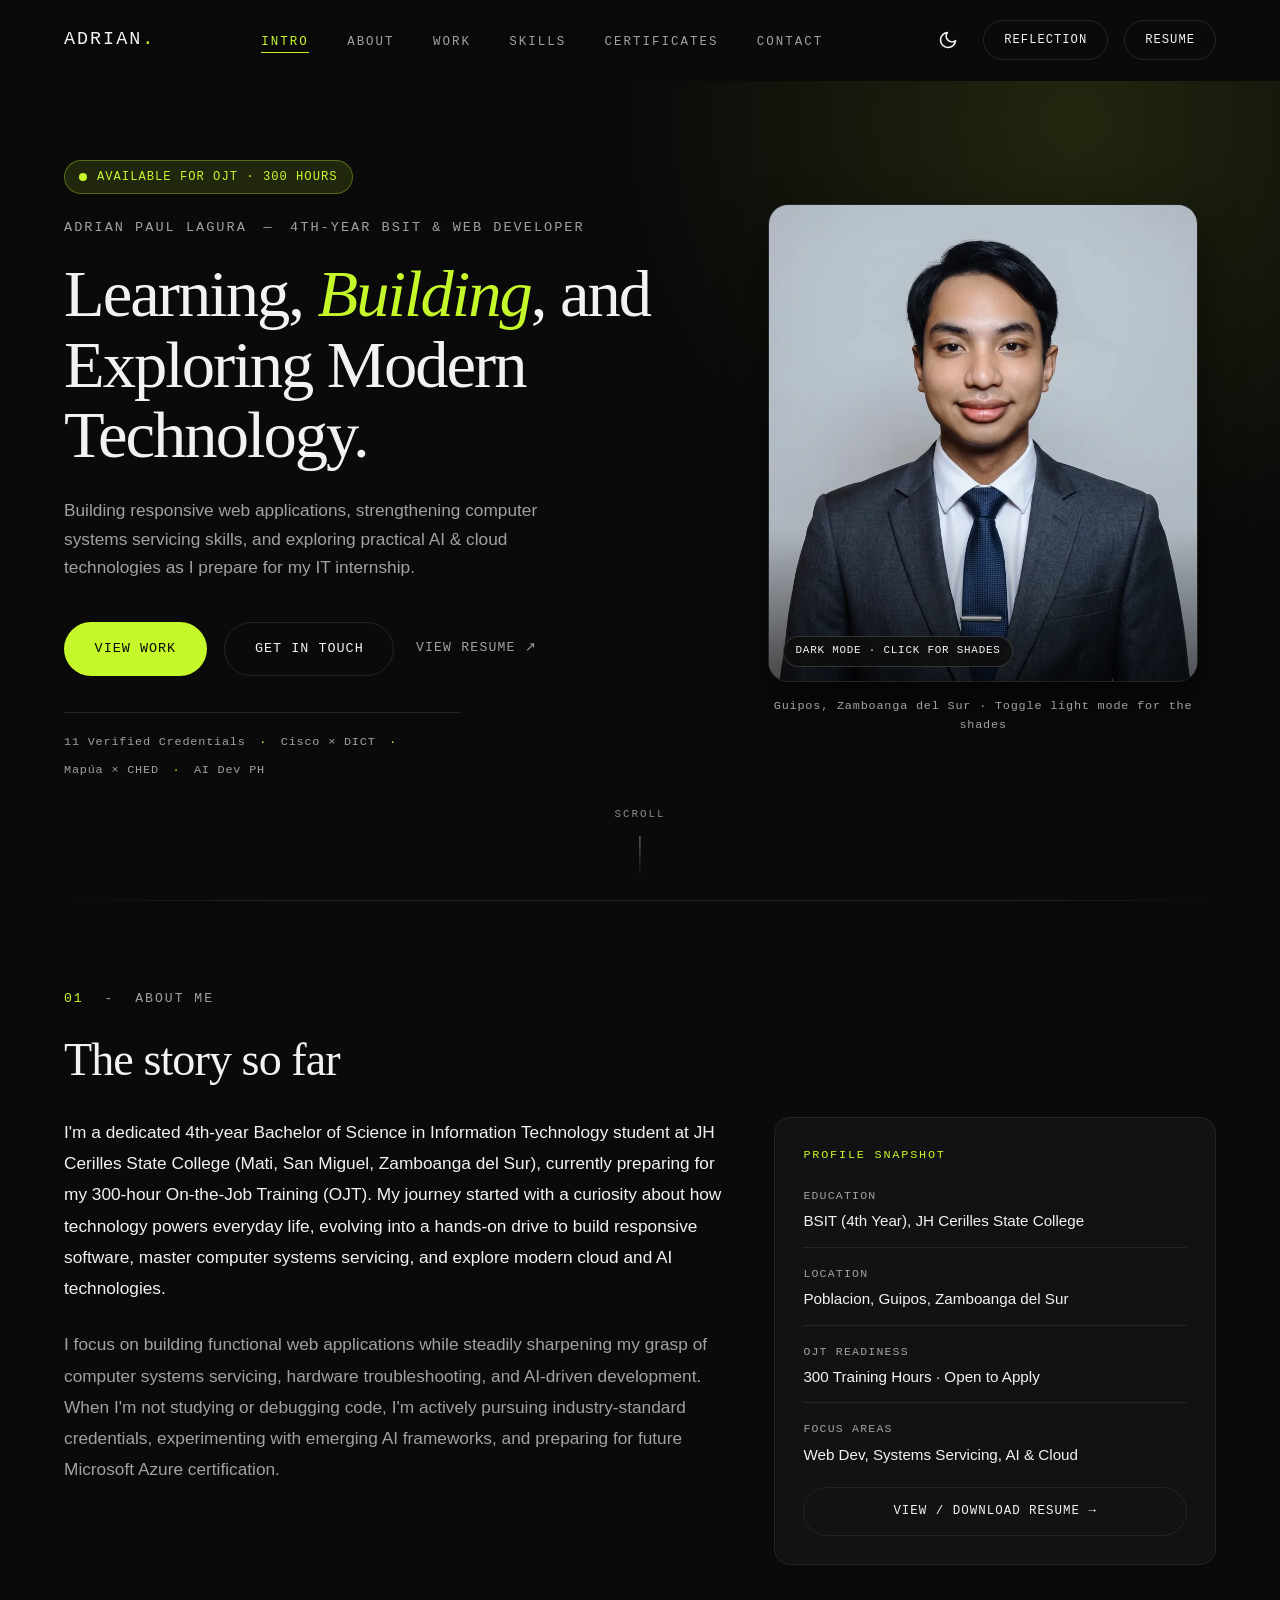
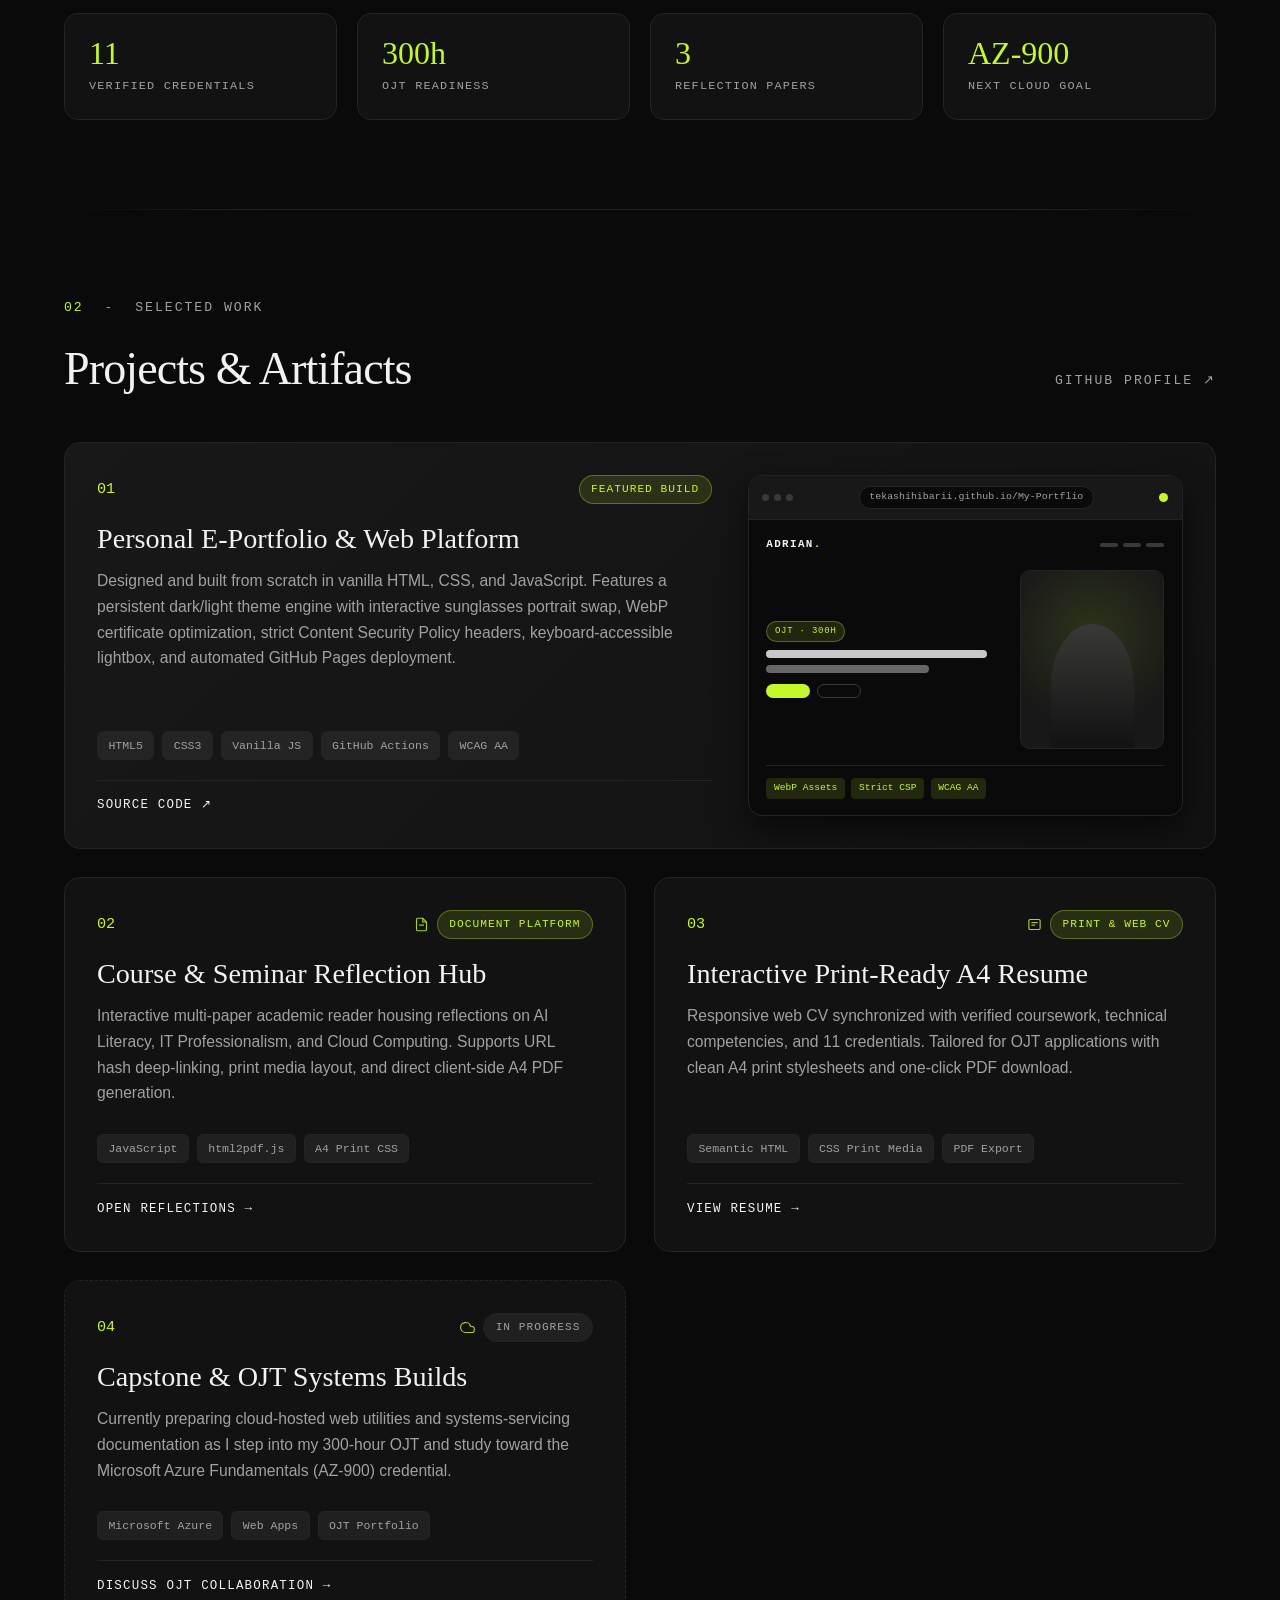
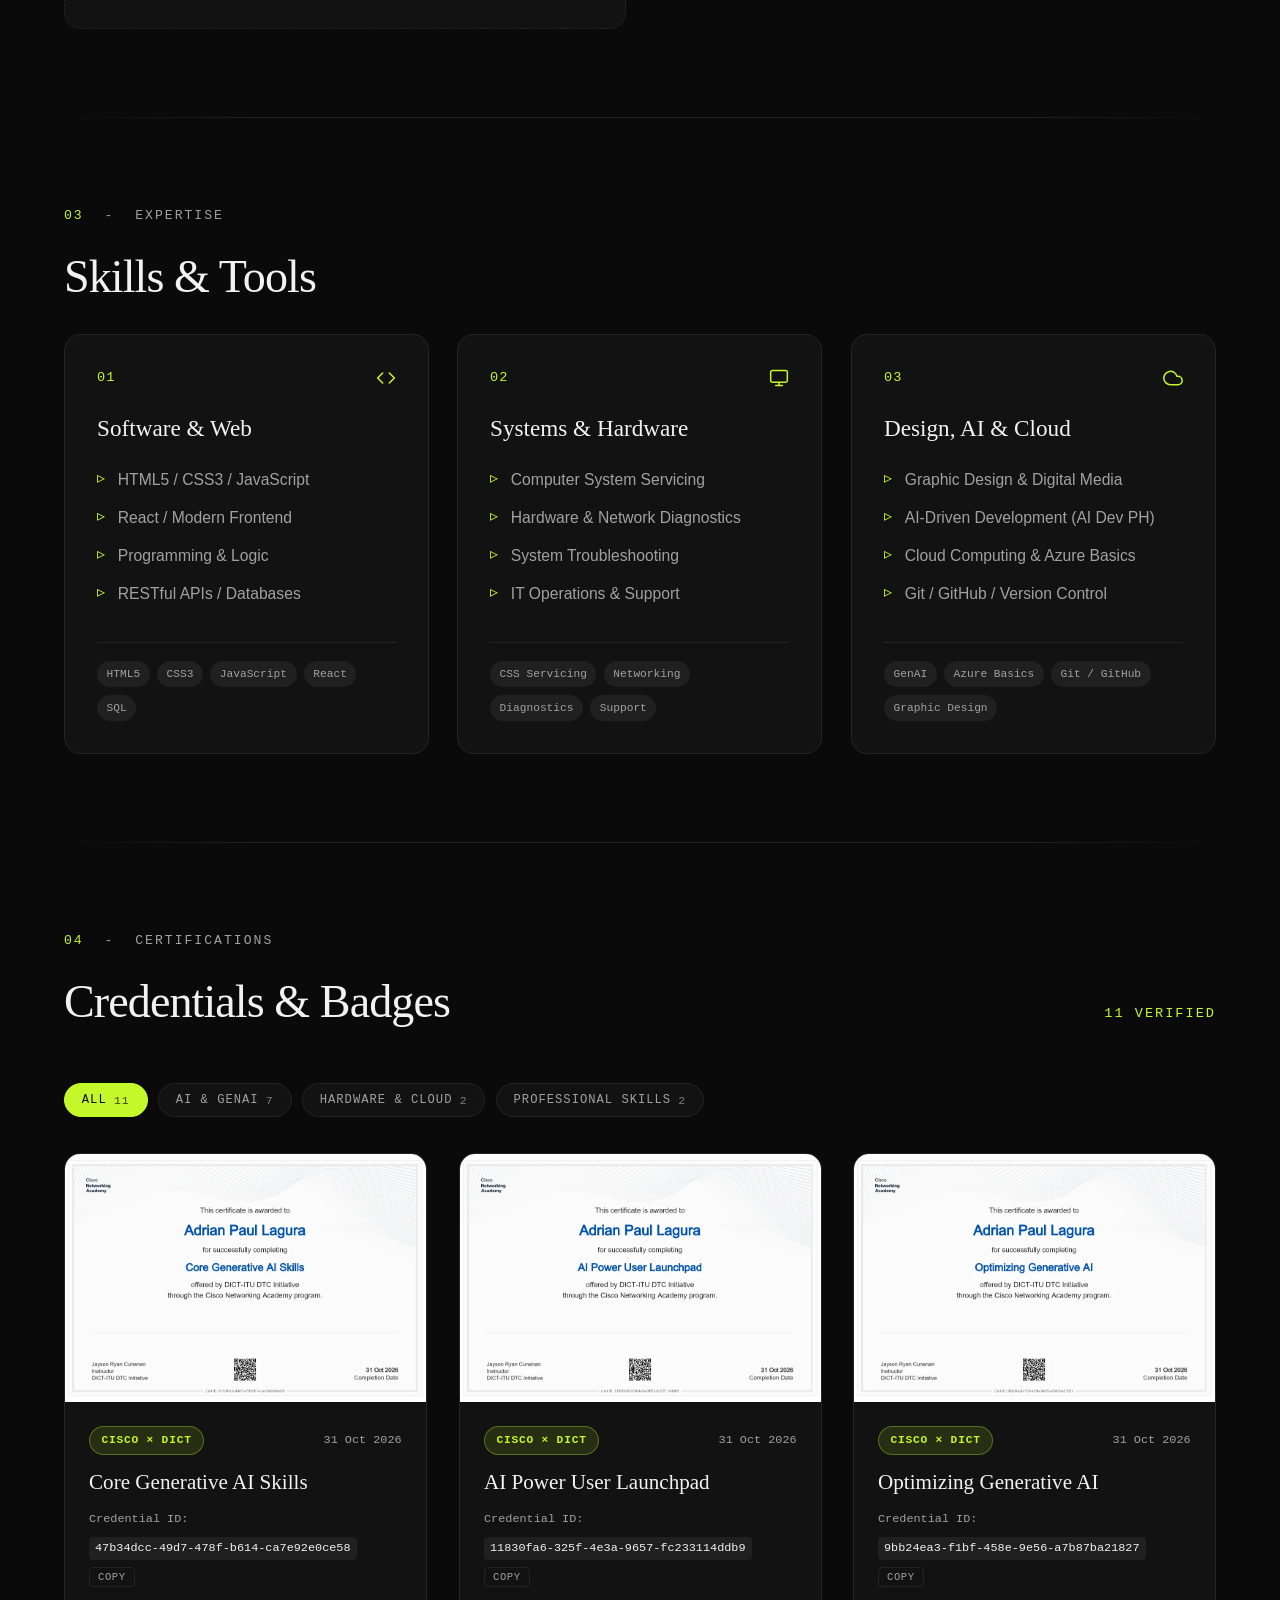
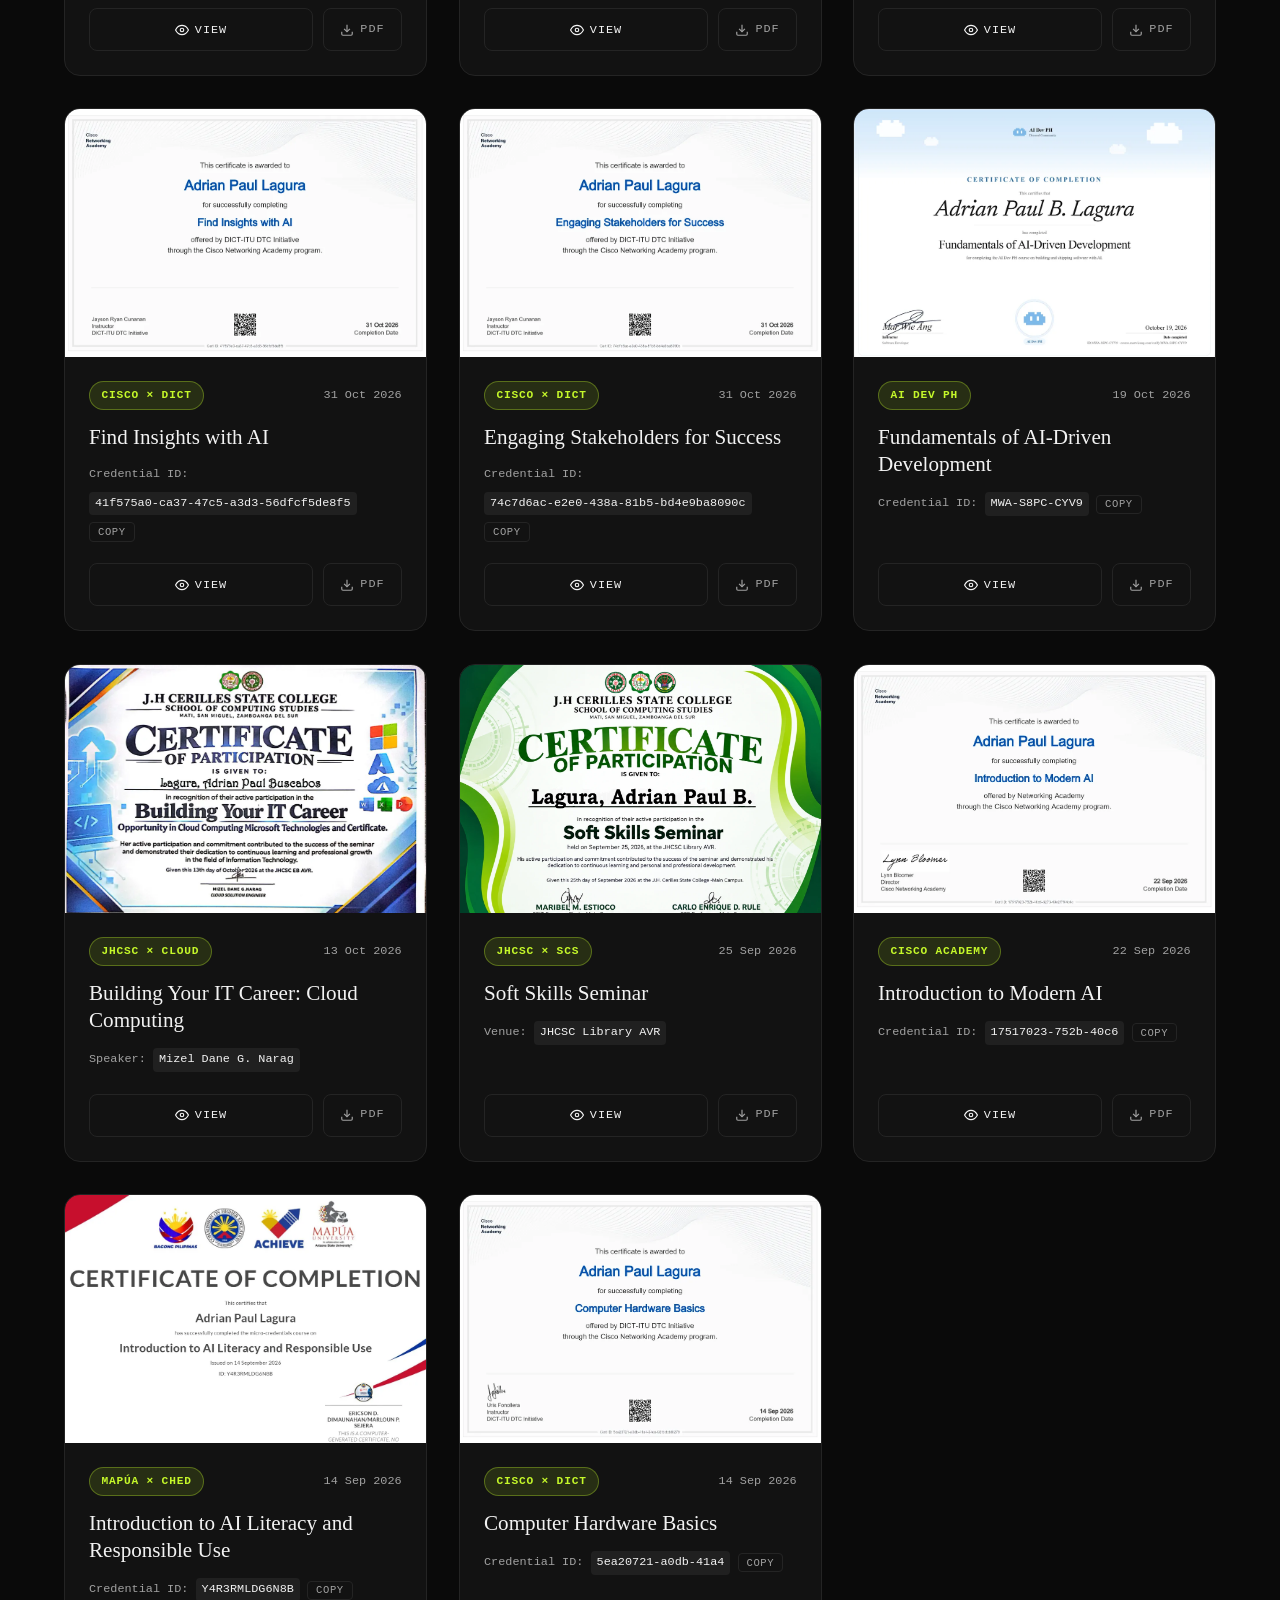
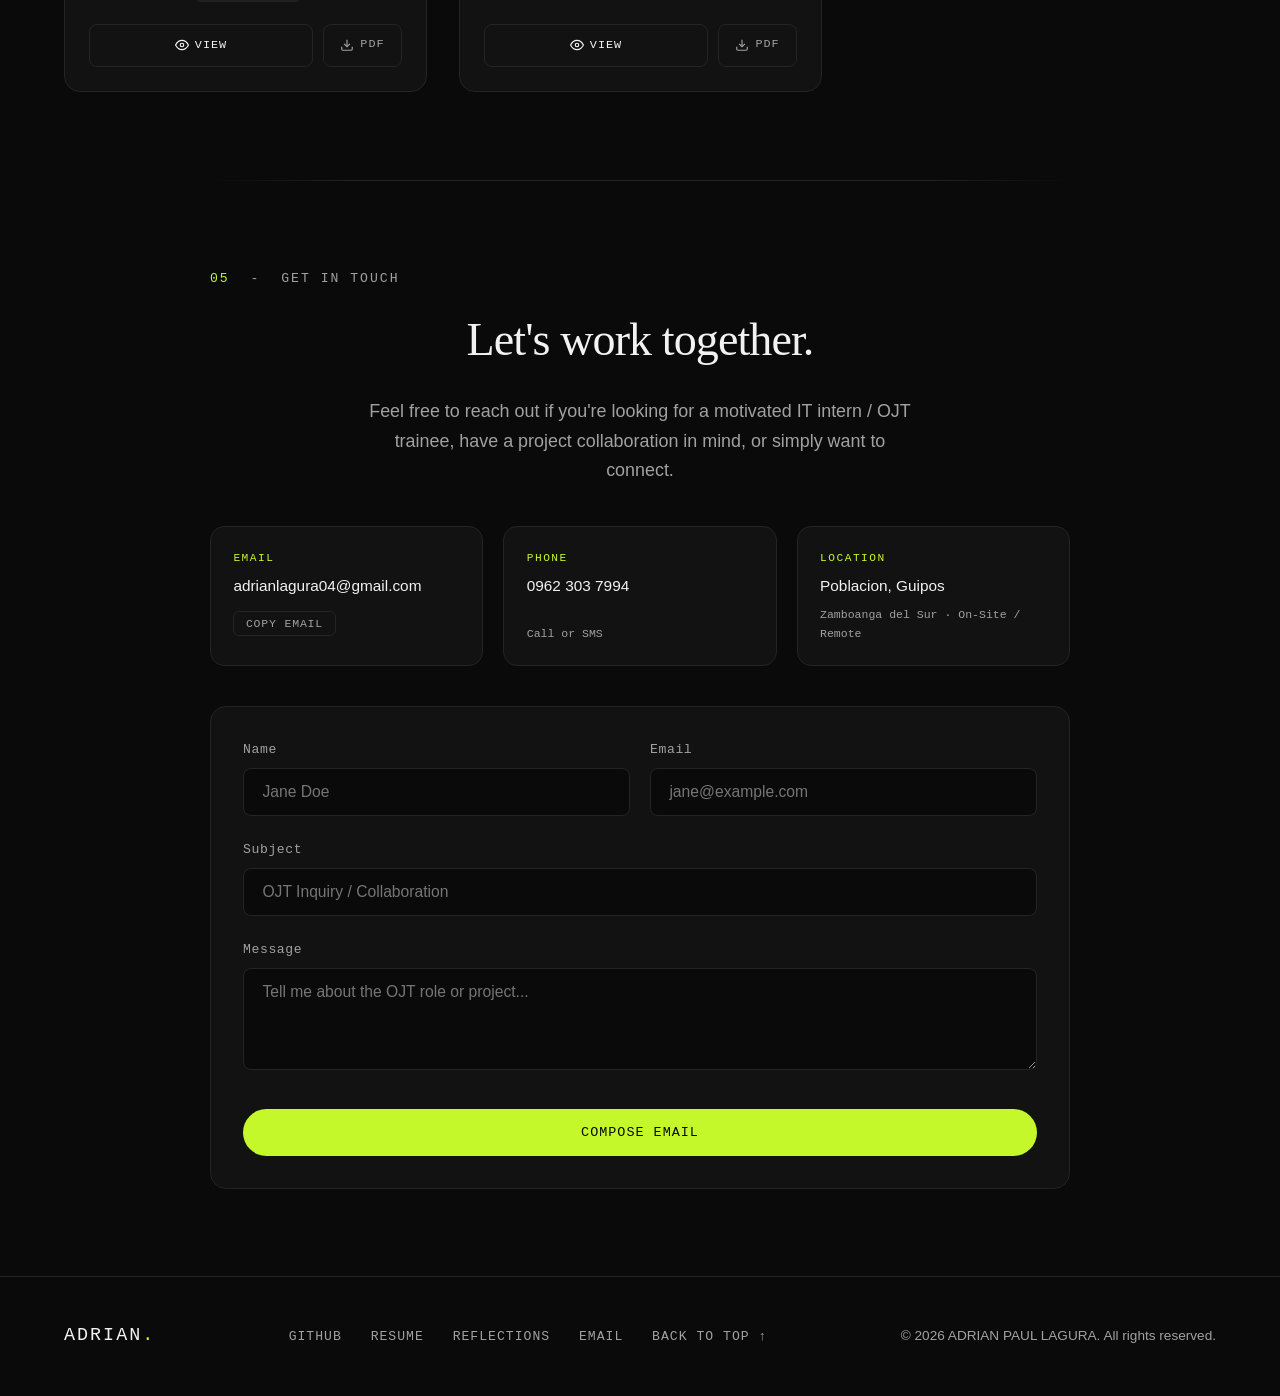
==== commit d80d3c66: "Optimize rendering, scroll compositing, and animations for 60-144fps smoothness" ====
--- a/index.html
+++ b/index.html
@@ -41,8 +41,7 @@
 <body>
     <a href="#main-content" class="skip-link">Skip to main content</a>
 
-    <!-- Grain Overlay & Ambient Architectural Grid -->
-    <div class="grain-overlay" aria-hidden="true"></div>
+    <!-- Ambient Architectural Backdrop -->
     <div class="ambient-bg" aria-hidden="true"></div>
 
     <!-- Scroll Progress -->
--- a/style.css
+++ b/style.css
@@ -17,10 +17,10 @@
     --font-body: 'Inter', sans-serif;
     --font-mono: 'Fira Code', monospace;
 
-    --nav-bg: rgba(10, 10, 10, 0.82);
+    --nav-bg: rgba(10, 10, 10, 0.94);
     --btn-hover-bg: rgba(255, 255, 255, 0.06);
     --shadow-color: rgba(0, 0, 0, 0.55);
-    --overlay-bg: rgba(0, 0, 0, 0.72);
+    --overlay-bg: rgba(0, 0, 0, 0.78);
     --code-bg: rgba(255, 255, 255, 0.06);
     --cursor-hover-bg: rgba(197, 248, 42, 0.1);
 }
@@ -40,10 +40,10 @@
     --card-bg: #ffffff;
     --card-bg-elevated: #efede8;
 
-    --nav-bg: rgba(246, 245, 242, 0.85);
+    --nav-bg: rgba(246, 245, 242, 0.94);
     --btn-hover-bg: rgba(0, 0, 0, 0.05);
     --shadow-color: rgba(0, 0, 0, 0.1);
-    --overlay-bg: rgba(255, 255, 255, 0.82);
+    --overlay-bg: rgba(255, 255, 255, 0.86);
     --code-bg: rgba(0, 0, 0, 0.06);
     --cursor-hover-bg: rgba(74, 100, 0, 0.1);
 }
@@ -65,7 +65,7 @@
     font-family: var(--font-body);
     line-height: 1.65;
     overflow-x: hidden;
-    transition: background-color 0.25s ease, color 0.25s ease;
+    transition: background-color 0.15s ease;
 }
 
 /* Focus accessibility */
@@ -146,12 +146,10 @@
     width: 38px;
     height: 38px;
     border: 1px solid var(--accent-color);
-    transition: width 0.2s ease, height 0.2s ease, background-color 0.2s ease, opacity 0.2s ease;
+    transition: background-color 0.18s ease, opacity 0.15s ease;
 }
 
 .cursor-outline.cursor-hover {
-    width: 56px;
-    height: 56px;
     background-color: var(--cursor-hover-bg);
 }
 
@@ -169,44 +167,23 @@
 
 .scroll-progress-bar {
     height: 100%;
+    width: 100%;
     background-color: var(--accent-color);
-    width: 0%;
-}
-
-/* Grain Overlay & Ambient Architectural Grid */
-.grain-overlay {
-    position: fixed;
+    transform-origin: left center;
+    transform: scaleX(0);
+    will-change: transform;
+}
+
+/* Ambient Architectural Backdrop */
+.ambient-bg {
+    position: absolute;
     top: 0;
     left: 0;
-    width: 100%;
-    height: 100%;
-    pointer-events: none;
-    z-index: 100;
-    opacity: 0.035;
-    background-image: url("data:image/svg+xml,%3Csvg viewBox='0 0 200 200' xmlns='http://www.w3.org/2000/svg'%3E%3Cfilter id='noiseFilter'%3E%3CfeTurbulence type='fractalNoise' baseFrequency='0.65' numOctaves='3' stitchTiles='stitch'/%3E%3C/filter%3E%3Crect width='100%25' height='100%25' filter='url(%23noiseFilter)'/%3E%3C/svg%3E");
-}
-
-.ambient-bg {
-    position: fixed;
-    inset: 0;
+    right: 0;
+    height: 760px;
     pointer-events: none;
     z-index: -1;
-    background-image:
-        radial-gradient(640px circle at 84% 14%, var(--accent-soft), transparent 68%),
-        linear-gradient(to right, rgba(255, 255, 255, 0.03) 1px, transparent 1px),
-        linear-gradient(to bottom, rgba(255, 255, 255, 0.03) 1px, transparent 1px);
-    background-size: 100% 100%, 48px 48px, 48px 48px;
-    mask-image: radial-gradient(ellipse 85% 75% at 50% 35%, #000 40%, transparent 100%);
-    -webkit-mask-image: radial-gradient(ellipse 85% 75% at 50% 35%, #000 40%, transparent 100%);
-}
-
-html.light-theme .ambient-bg,
-body.light-theme .ambient-bg {
-    background-image:
-        radial-gradient(640px circle at 84% 14%, var(--accent-soft), transparent 68%),
-        linear-gradient(to right, rgba(0, 0, 0, 0.04) 1px, transparent 1px),
-        linear-gradient(to bottom, rgba(0, 0, 0, 0.04) 1px, transparent 1px);
-    background-size: 100% 100%, 48px 48px, 48px 48px;
+    background: radial-gradient(640px circle at 84% 16%, var(--accent-soft), transparent 70%);
 }
 
 ::selection {
@@ -261,11 +238,9 @@
     justify-content: space-between;
     align-items: center;
     background: var(--nav-bg);
-    backdrop-filter: blur(12px);
-    -webkit-backdrop-filter: blur(12px);
     z-index: 1000;
     border-bottom: 1px solid transparent;
-    transition: border-color 0.25s ease, background-color 0.25s ease;
+    transition: border-color 0.2s ease, background-color 0.15s ease;
 }
 
 .navbar.scrolled {
@@ -413,14 +388,14 @@
     width: 28px;
     height: 2px;
     background-color: var(--text-primary);
-    transition: all 0.3s ease;
+    transition: transform 0.25s ease, opacity 0.25s ease;
 }
 
 /* Sidebar */
 .sidebar {
     position: fixed;
     top: 0;
-    right: -100%;
+    right: 0;
     width: min(310px, 85vw);
     height: 100vh;
     background: var(--card-bg);
@@ -429,12 +404,16 @@
     display: flex;
     flex-direction: column;
     padding: 5.5rem 2.5rem 2.5rem;
-    transition: right 0.38s cubic-bezier(0.77, 0, 0.175, 1);
+    transform: translate3d(100%, 0, 0);
+    visibility: hidden;
+    will-change: transform;
+    transition: transform 0.3s cubic-bezier(0.22, 1, 0.36, 1), visibility 0.3s;
     overflow-y: auto;
 }
 
 .sidebar.open {
-    right: 0;
+    transform: translate3d(0, 0, 0);
+    visibility: visible;
 }
 
 .close-btn {
@@ -494,12 +473,10 @@
     position: fixed;
     inset: 0;
     background: var(--overlay-bg);
-    backdrop-filter: blur(5px);
-    -webkit-backdrop-filter: blur(5px);
     z-index: 1999;
     opacity: 0;
     visibility: hidden;
-    transition: opacity 0.35s ease, visibility 0.35s ease;
+    transition: opacity 0.28s ease, visibility 0.28s ease;
 }
 
 .sidebar-overlay.open {
@@ -518,6 +495,7 @@
     padding: 5.5rem 0;
     scroll-margin-top: 72px;
     position: relative;
+    contain: layout style;
 }
 
 main > section + section::before {
@@ -710,11 +688,10 @@
 .intro-visual::before {
     content: "";
     position: absolute;
-    width: 340px;
-    height: 340px;
+    width: 380px;
+    height: 380px;
     border-radius: 50%;
-    background: radial-gradient(circle, var(--accent-soft) 0%, transparent 70%);
-    filter: blur(24px);
+    background: radial-gradient(circle, var(--accent-soft) 0%, transparent 72%);
     z-index: 0;
     pointer-events: none;
 }
@@ -732,7 +709,7 @@
     z-index: 1;
     cursor: pointer;
     transform: perspective(900px) rotateX(var(--tilt-x, 0deg)) rotateY(var(--tilt-y, 0deg));
-    transition: border-color 0.3s ease, transform 0.22s ease-out;
+    transition: border-color 0.25s ease, transform 0.2s ease-out;
 }
 
 .intro-image-container::after {
@@ -758,9 +735,7 @@
     letter-spacing: 0.8px;
     text-transform: uppercase;
     color: #f5f5f5;
-    background: rgba(14, 14, 14, 0.72);
-    backdrop-filter: blur(8px);
-    -webkit-backdrop-filter: blur(8px);
+    background: rgba(14, 14, 14, 0.86);
     border: 1px solid rgba(255, 255, 255, 0.16);
     padding: 0.35rem 0.72rem;
     border-radius: 999px;
@@ -788,7 +763,7 @@
     object-fit: cover;
     position: absolute;
     inset: 0;
-    transition: opacity 0.6s ease, transform 0.5s ease;
+    transition: opacity 0.4s ease, transform 0.35s ease;
 }
 
 .profile-glasses-img {
@@ -948,7 +923,8 @@
     gap: 0.35rem;
     position: relative;
     overflow: hidden;
-    transition: border-color 0.25s ease, transform 0.25s ease;
+    contain: layout style paint;
+    transition: border-color 0.22s ease, transform 0.22s ease;
 }
 
 .stat-item::after,
@@ -958,9 +934,9 @@
     content: "";
     position: absolute;
     inset: 0;
-    background: radial-gradient(360px circle at var(--mx, 50%) var(--my, 50%), var(--accent-soft), transparent 65%);
+    background: radial-gradient(280px circle at 100% 0%, var(--accent-soft), transparent 70%);
     opacity: 0;
-    transition: opacity 0.25s ease;
+    transition: opacity 0.22s ease;
     pointer-events: none;
     z-index: 0;
 }
@@ -1039,7 +1015,8 @@
     gap: 1.75rem;
     position: relative;
     overflow: hidden;
-    transition: transform 0.3s ease, border-color 0.3s ease, box-shadow 0.3s ease;
+    contain: layout style paint;
+    transition: transform 0.25s ease, border-color 0.25s ease;
 }
 
 .project-card::before {
@@ -1052,14 +1029,13 @@
     background: var(--accent-color);
     transform: scaleX(0);
     transform-origin: left;
-    transition: transform 0.35s ease;
+    transition: transform 0.28s ease;
     z-index: 2;
 }
 
 .project-card:hover {
     transform: translateY(-4px);
     border-color: var(--border-hover);
-    box-shadow: 0 18px 36px var(--shadow-color);
 }
 
 .project-card:hover::before {
@@ -1403,7 +1379,8 @@
     flex-direction: column;
     position: relative;
     overflow: hidden;
-    transition: border-color 0.25s ease, transform 0.25s ease;
+    contain: layout style paint;
+    transition: border-color 0.22s ease, transform 0.22s ease;
 }
 
 .skill-category:hover {
@@ -1510,7 +1487,7 @@
     display: inline-flex;
     align-items: center;
     gap: 0.45rem;
-    transition: all 0.2s ease;
+    transition: border-color 0.2s ease, background-color 0.2s ease, color 0.2s ease;
 }
 
 .cert-filter-btn:hover {
@@ -1543,7 +1520,8 @@
     overflow: hidden;
     display: flex;
     flex-direction: column;
-    transition: transform 0.35s ease, border-color 0.35s ease, box-shadow 0.35s ease;
+    contain: layout style paint;
+    transition: transform 0.25s ease, border-color 0.25s ease;
     position: relative;
 }
 
@@ -1554,7 +1532,6 @@
 .certificate-card:hover {
     transform: translateY(-6px);
     border-color: var(--accent-color);
-    box-shadow: 0 20px 40px var(--shadow-color);
 }
 
 .cert-img-wrapper {
@@ -1577,7 +1554,7 @@
     height: 100%;
     object-fit: cover;
     object-position: top center;
-    transition: transform 0.6s cubic-bezier(0.16, 1, 0.3, 1);
+    transition: transform 0.35s cubic-bezier(0.22, 1, 0.36, 1);
     display: block;
 }
 
@@ -1588,13 +1565,12 @@
 .cert-overlay {
     position: absolute;
     inset: 0;
-    background: rgba(0, 0, 0, 0.6);
-    backdrop-filter: blur(4px);
+    background: rgba(0, 0, 0, 0.68);
     display: flex;
     align-items: center;
     justify-content: center;
     opacity: 0;
-    transition: opacity 0.3s ease;
+    transition: opacity 0.25s ease;
 }
 
 .certificate-card:hover .cert-overlay,
@@ -1726,7 +1702,7 @@
     gap: 6px;
     cursor: pointer;
     text-decoration: none;
-    transition: all 0.2s ease;
+    transition: border-color 0.2s ease, background-color 0.2s ease, color 0.2s ease;
     border: 1px solid var(--border-color);
     background: transparent;
     color: var(--text-primary);
@@ -1765,7 +1741,7 @@
     padding: 1.5rem;
     opacity: 0;
     visibility: hidden;
-    transition: opacity 0.28s ease, visibility 0.28s ease;
+    transition: opacity 0.24s ease, visibility 0.24s ease;
 }
 
 .cert-modal.active {
@@ -1776,9 +1752,7 @@
 .cert-modal-backdrop {
     position: absolute;
     inset: 0;
-    background: rgba(0, 0, 0, 0.86);
-    backdrop-filter: blur(12px);
-    -webkit-backdrop-filter: blur(12px);
+    background: rgba(0, 0, 0, 0.88);
 }
 
 .cert-modal-dialog {
@@ -2008,7 +1982,7 @@
     background: transparent;
     color: var(--text-secondary);
     cursor: pointer;
-    transition: all 0.2s ease;
+    transition: border-color 0.2s ease, background-color 0.2s ease, color 0.2s ease;
 }
 
 .copy-btn:hover,
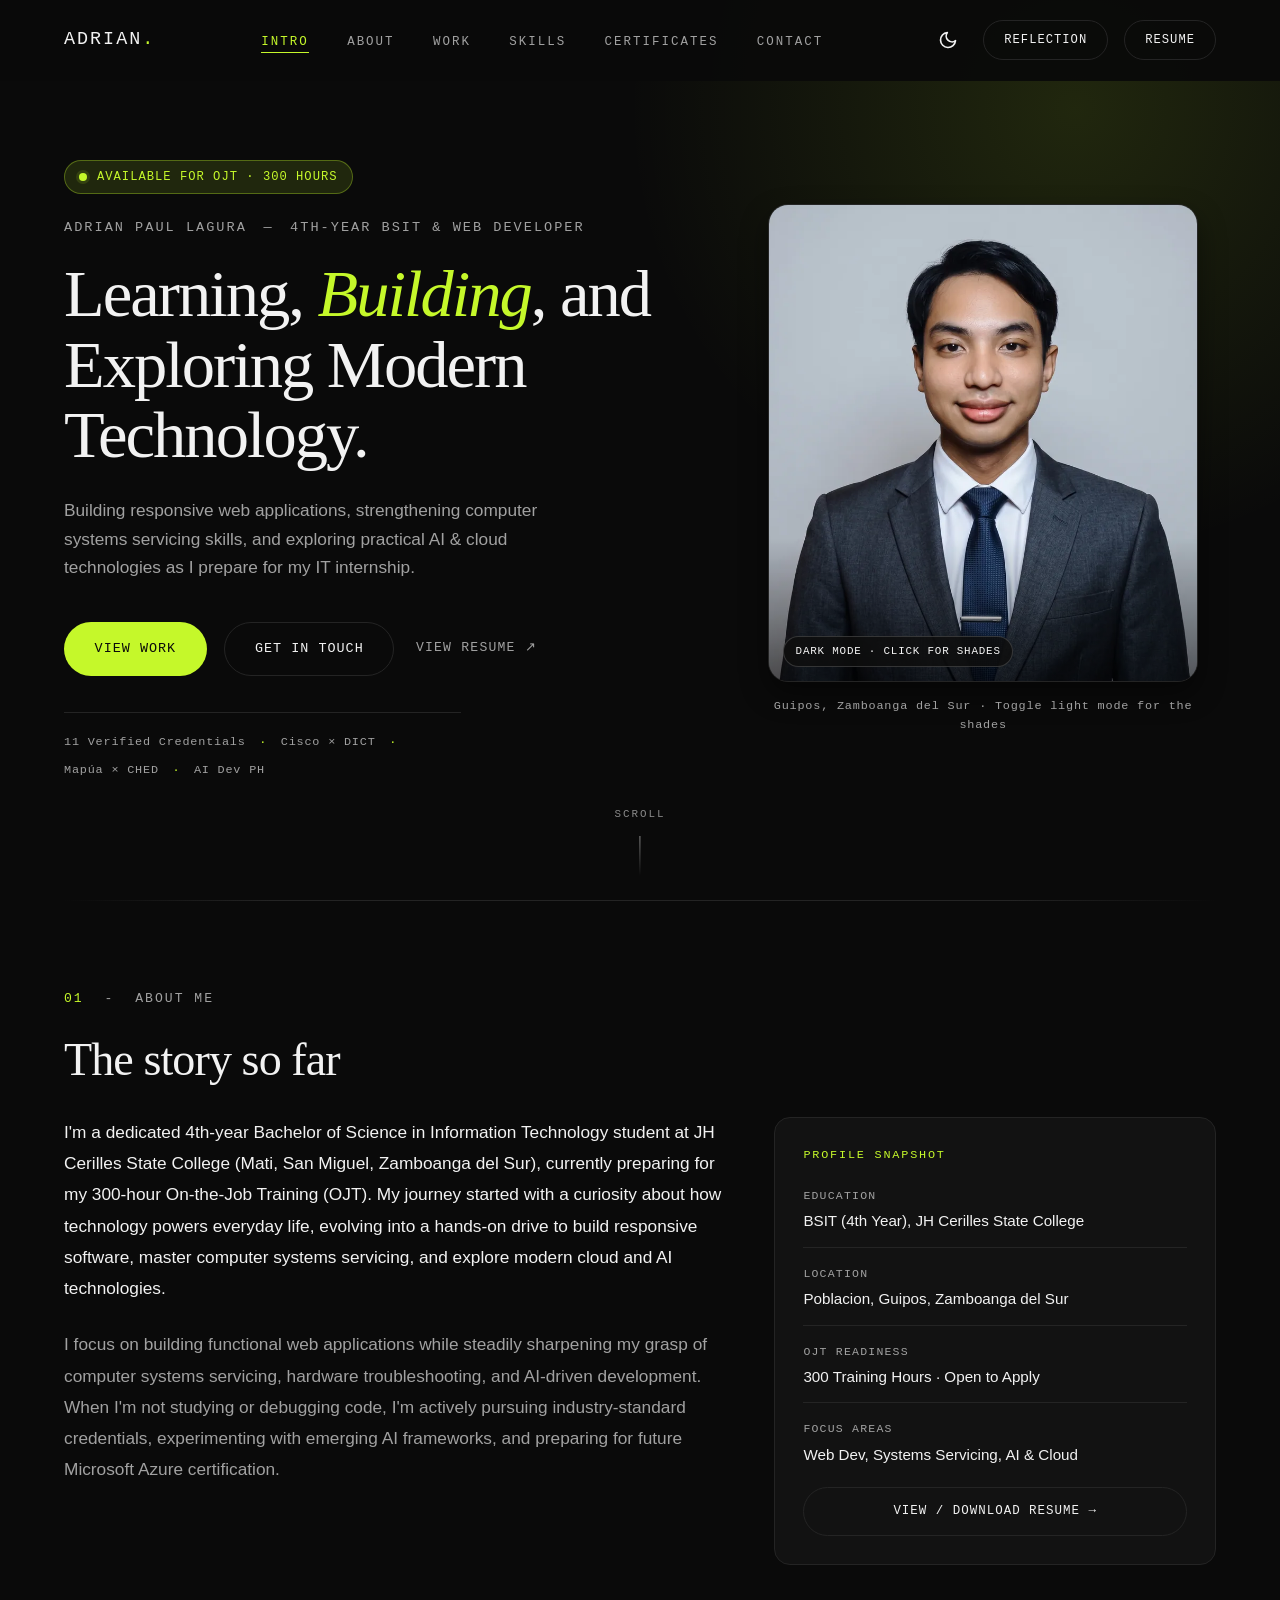
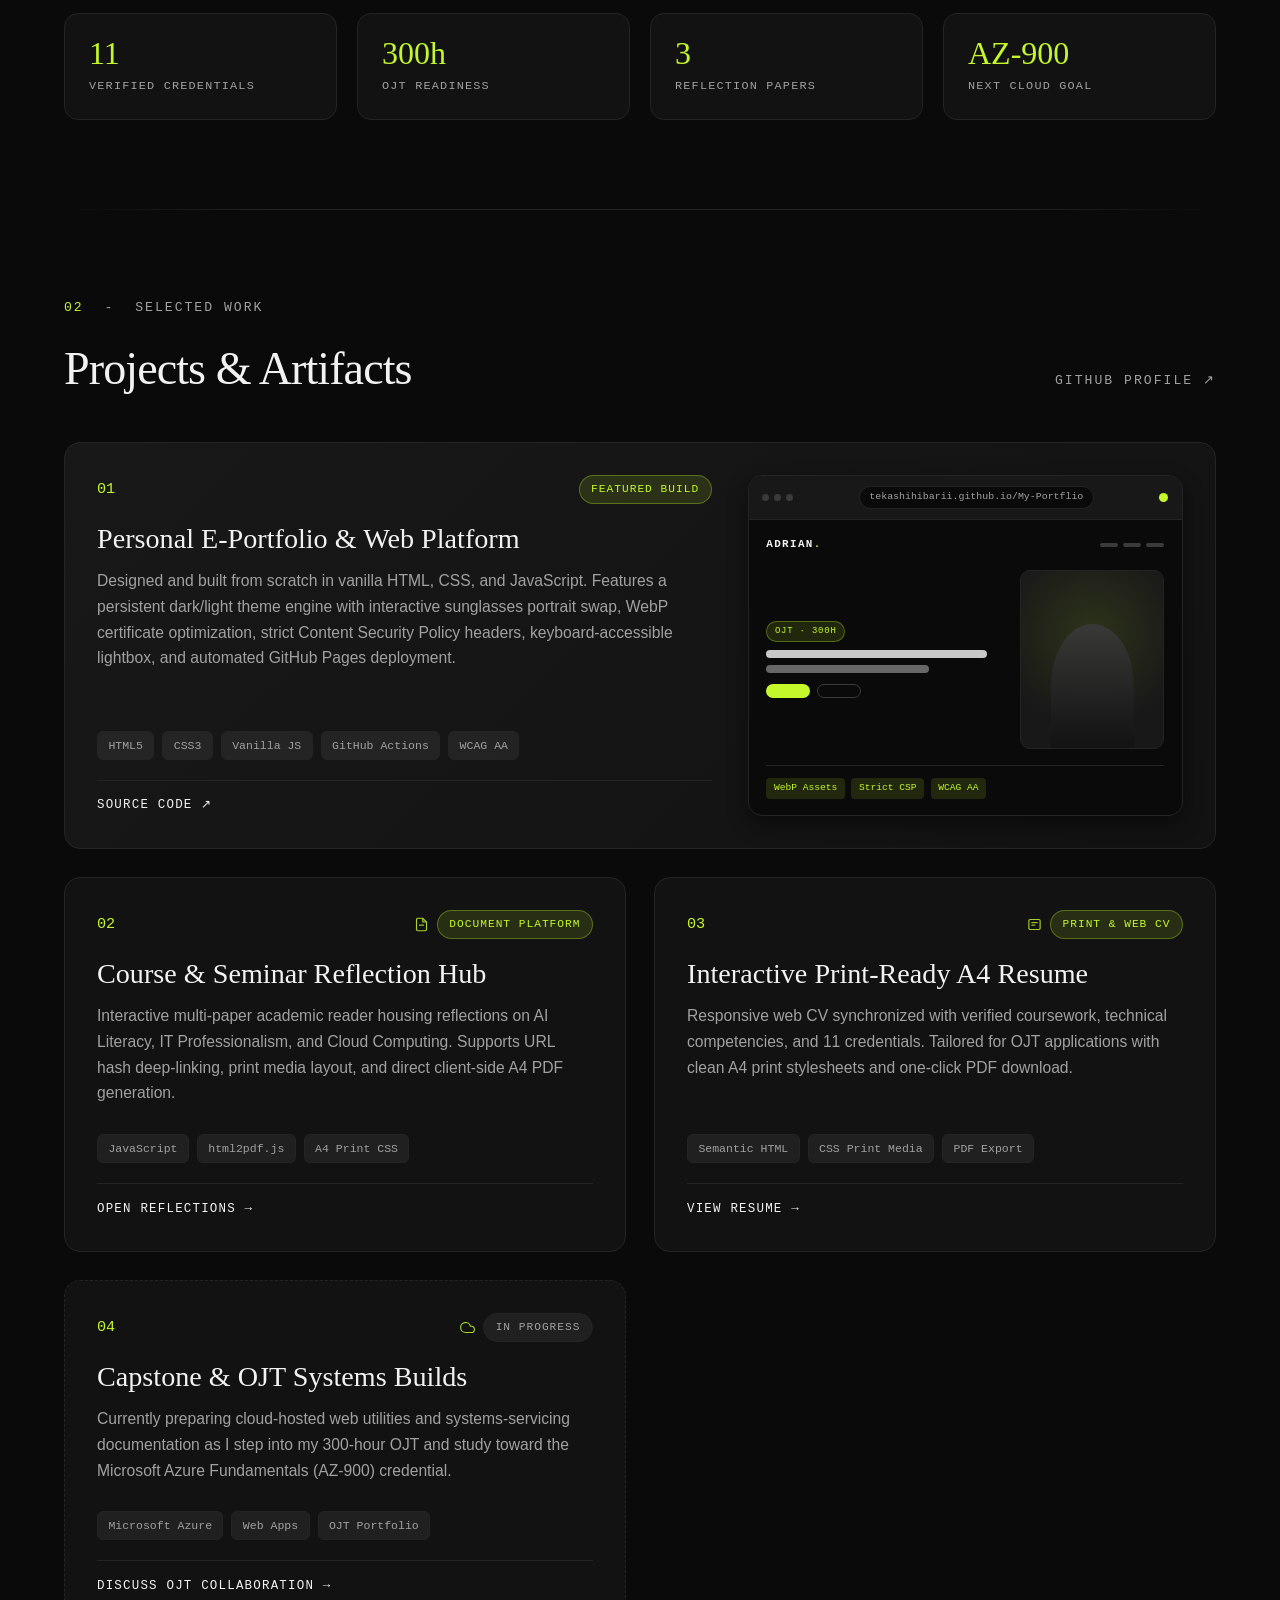
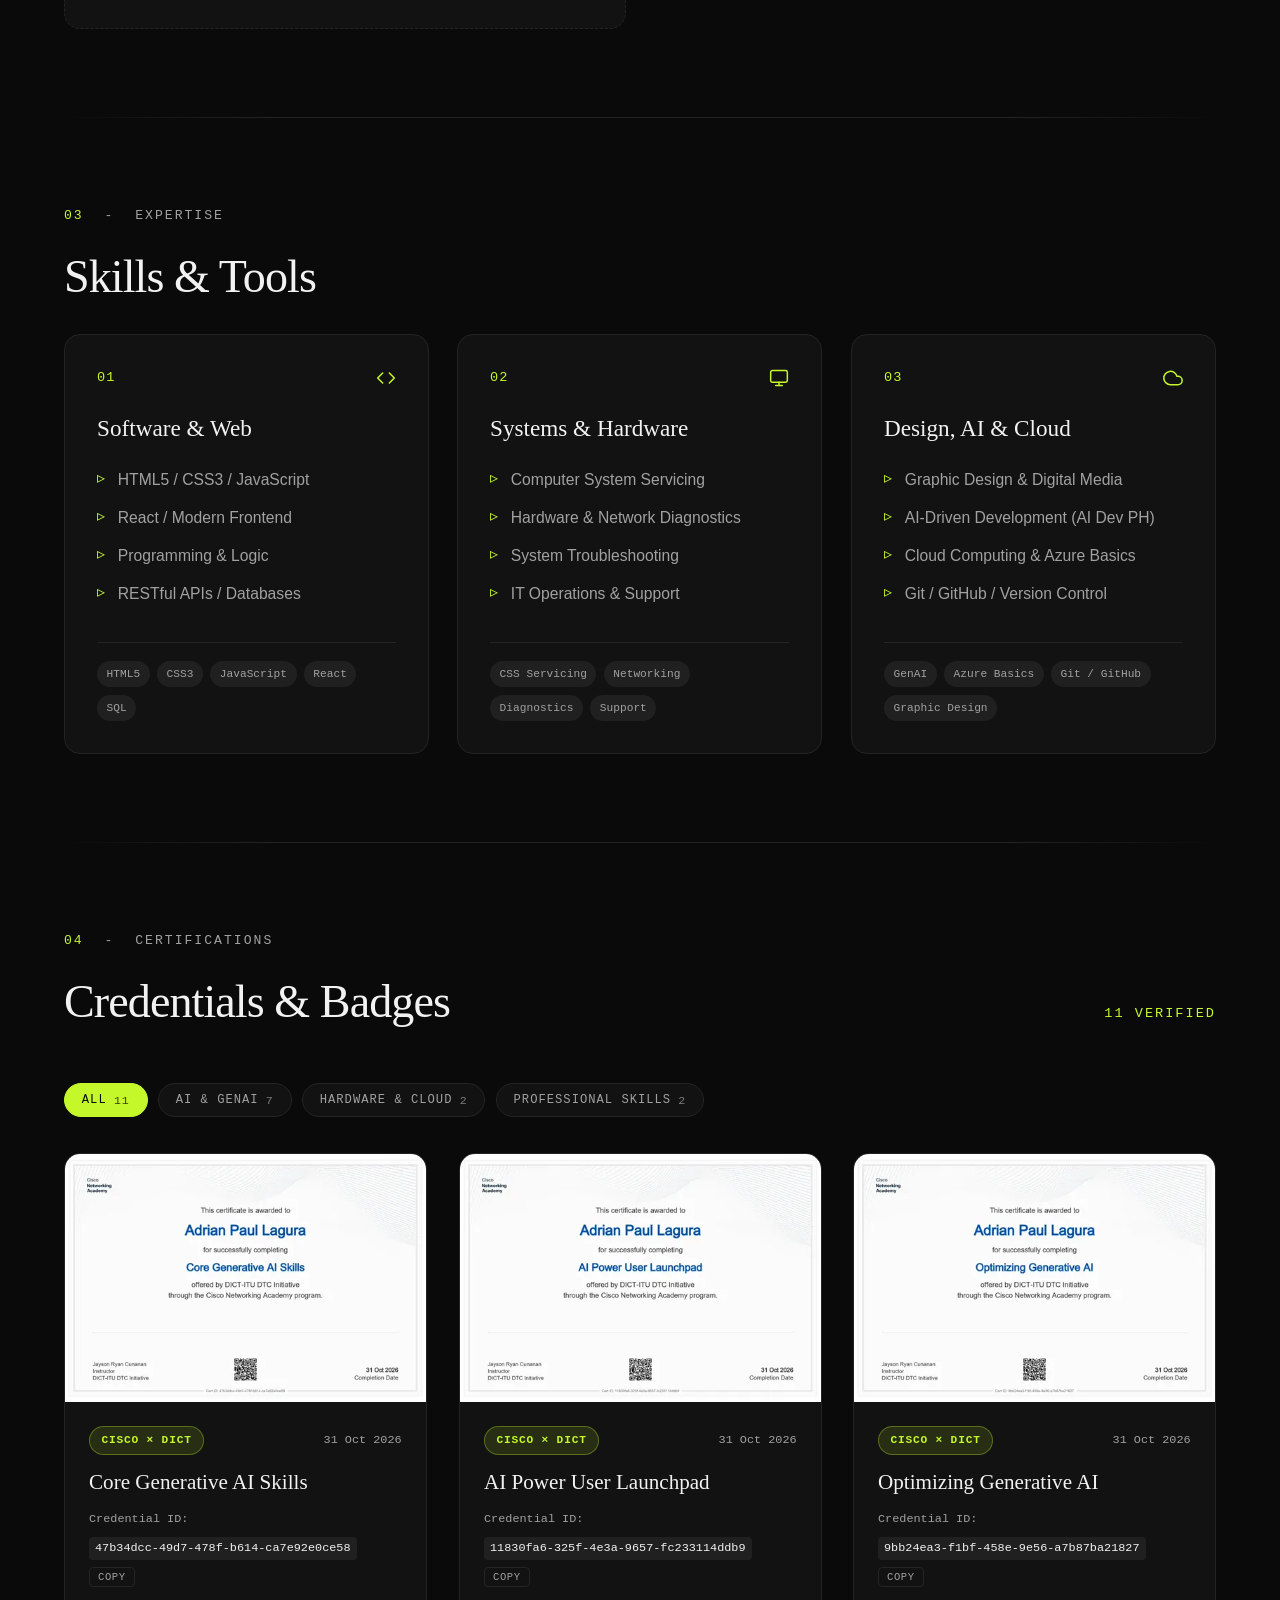
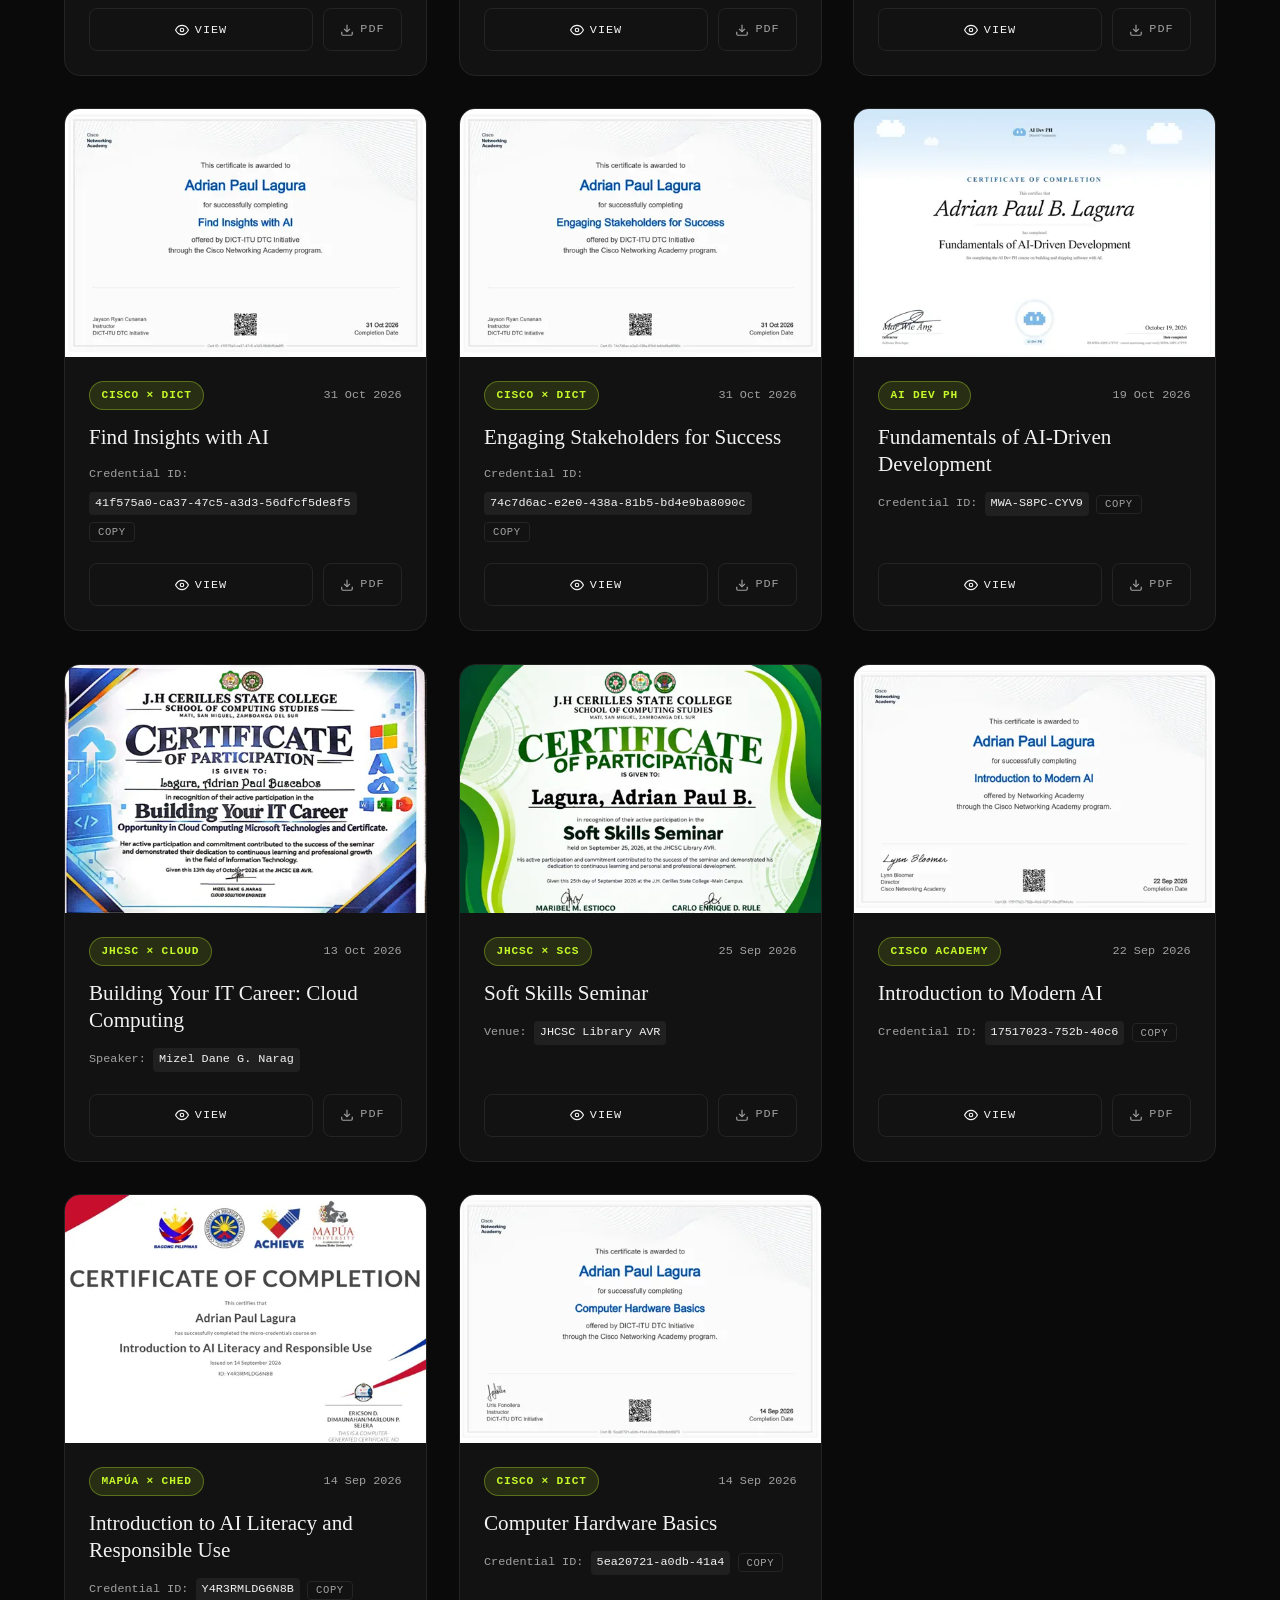
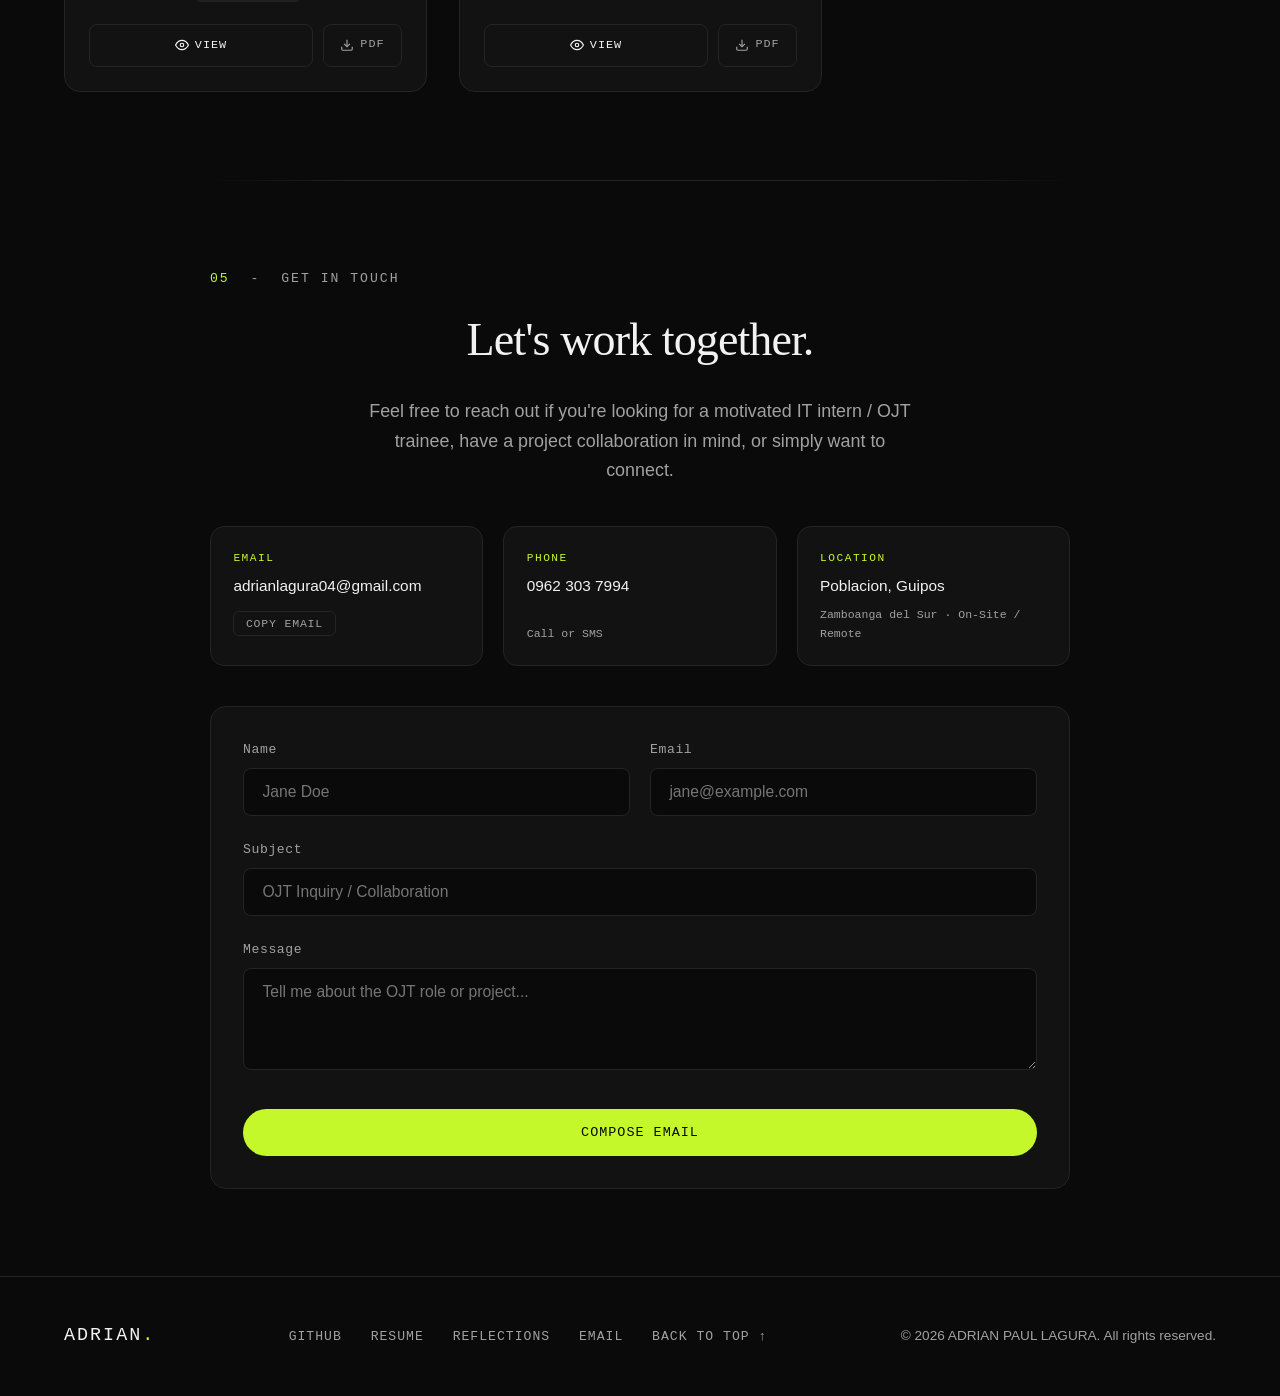
==== commit ab38bdc1: "Fix remaining lag: native cursor, 520px cert thumbnails, zero scroll animations, cache bust" ====
--- a/index.html
+++ b/index.html
@@ -30,12 +30,12 @@
     <link rel="preconnect" href="https://fonts.googleapis.com">
     <link rel="preconnect" href="https://fonts.gstatic.com" crossorigin>
     <link
-        href="https://fonts.googleapis.com/css2?family=Fira+Code:wght@400;500&family=Inter:wght@300;400;500;600&family=Playfair+Display:ital,wght@0,400;0,500;0,600;0,700;1,400&display=swap"
+        href="https://fonts.googleapis.com/css2?family=Fira+Code:wght@400;500&family=Inter:wght@400;500;600&family=Playfair+Display:ital,wght@0,400;0,500;1,400&display=swap"
         rel="stylesheet">
 
     <!-- Apply saved theme before first paint (CSP-safe external script) -->
-    <script src="theme-init.js"></script>
-    <link rel="stylesheet" href="style.css">
+    <script src="theme-init.js?v=20261122-3"></script>
+    <link rel="stylesheet" href="style.css?v=20261122-3">
 </head>
 
 <body>
@@ -48,10 +48,6 @@
     <div class="scroll-progress-container" aria-hidden="true">
         <div class="scroll-progress-bar" id="scrollProgress"></div>
     </div>
-
-    <!-- Custom Cursor (activated on fine-pointer desktop after first mousemove) -->
-    <div class="cursor-dot" aria-hidden="true"></div>
-    <div class="cursor-outline" aria-hidden="true"></div>
 
     <nav class="navbar" aria-label="Primary navigation">
         <a href="#intro" class="logo" aria-label="Adrian Paul Lagura Home">ADRIAN<span class="accent">.</span></a>
@@ -166,7 +162,7 @@
         </section>
 
         <!-- ABOUT SECTION -->
-        <section id="about" class="about-section fade-in">
+        <section id="about" class="about-section">
             <div class="section-header">
                 <span class="section-num">01</span>
                 <span class="dash">-</span>
@@ -229,7 +225,7 @@
         </section>
 
         <!-- WORK SECTION -->
-        <section id="work" class="work-section fade-in">
+        <section id="work" class="work-section">
             <div class="section-header">
                 <span class="section-num">02</span>
                 <span class="dash">-</span>
@@ -408,7 +404,7 @@
         </section>
 
         <!-- SKILLS SECTION -->
-        <section id="skills" class="skills-section fade-in">
+        <section id="skills" class="skills-section">
             <div class="section-header">
                 <span class="section-num">03</span>
                 <span class="dash">-</span>
@@ -490,7 +486,7 @@
         </section>
 
         <!-- CERTIFICATES SECTION -->
-        <section id="certificates" class="certificates-section fade-in">
+        <section id="certificates" class="certificates-section">
             <div class="section-header">
                 <span class="section-num">04</span>
                 <span class="dash">-</span>
@@ -524,9 +520,9 @@
                     data-issuer="DICT-ITU DTC Initiative through Cisco Networking Academy" data-date="31 Oct 2026">
                     <button type="button" class="cert-img-wrapper"
                         aria-label="Preview Core Generative AI Skills certificate">
-                        <img src="assets/certificates/cert-core-generative-ai.webp"
+                        <img src="assets/certificates/thumbs/cert-core-generative-ai.webp"
                             alt="Core Generative AI Skills Certificate" class="cert-img" loading="lazy" decoding="async"
-                            width="1000" height="678">
+                            fetchpriority="low" width="520" height="353">
                         <span class="cert-overlay" aria-hidden="true">
                             <span class="view-btn-text">
                                 <svg width="18" height="18" viewBox="0 0 24 24" fill="none" stroke="currentColor"
@@ -575,8 +571,8 @@
                     data-issuer="DICT-ITU DTC Initiative through Cisco Networking Academy" data-date="31 Oct 2026">
                     <button type="button" class="cert-img-wrapper"
                         aria-label="Preview AI Power User Launchpad certificate">
-                        <img src="assets/certificates/cert-ai-power-user.webp" alt="AI Power User Launchpad Certificate"
-                            class="cert-img" loading="lazy" decoding="async" width="1000" height="678">
+                        <img src="assets/certificates/thumbs/cert-ai-power-user.webp" alt="AI Power User Launchpad Certificate"
+                            class="cert-img" loading="lazy" decoding="async" fetchpriority="low" width="520" height="353">
                         <span class="cert-overlay" aria-hidden="true">
                             <span class="view-btn-text">
                                 <svg width="18" height="18" viewBox="0 0 24 24" fill="none" stroke="currentColor"
@@ -626,9 +622,9 @@
                     data-issuer="DICT-ITU DTC Initiative through Cisco Networking Academy" data-date="31 Oct 2026">
                     <button type="button" class="cert-img-wrapper"
                         aria-label="Preview Optimizing Generative AI certificate">
-                        <img src="assets/certificates/cert-optimizing-generative-ai.webp"
+                        <img src="assets/certificates/thumbs/cert-optimizing-generative-ai.webp"
                             alt="Optimizing Generative AI Certificate" class="cert-img" loading="lazy" decoding="async"
-                            width="1000" height="678">
+                            fetchpriority="low" width="520" height="353">
                         <span class="cert-overlay" aria-hidden="true">
                             <span class="view-btn-text">
                                 <svg width="18" height="18" viewBox="0 0 24 24" fill="none" stroke="currentColor"
@@ -677,9 +673,9 @@
                     data-issuer="DICT-ITU DTC Initiative through Cisco Networking Academy" data-date="31 Oct 2026">
                     <button type="button" class="cert-img-wrapper"
                         aria-label="Preview Find Insights with AI certificate">
-                        <img src="assets/certificates/cert-find-insights-ai.webp"
+                        <img src="assets/certificates/thumbs/cert-find-insights-ai.webp"
                             alt="Find Insights with AI Certificate" class="cert-img" loading="lazy" decoding="async"
-                            width="1000" height="678">
+                            fetchpriority="low" width="520" height="353">
                         <span class="cert-overlay" aria-hidden="true">
                             <span class="view-btn-text">
                                 <svg width="18" height="18" viewBox="0 0 24 24" fill="none" stroke="currentColor"
@@ -729,9 +725,9 @@
                     data-issuer="DICT-ITU DTC Initiative through Cisco Networking Academy" data-date="31 Oct 2026">
                     <button type="button" class="cert-img-wrapper"
                         aria-label="Preview Engaging Stakeholders for Success certificate">
-                        <img src="assets/certificates/cert-engaging-stakeholders.webp"
+                        <img src="assets/certificates/thumbs/cert-engaging-stakeholders.webp"
                             alt="Engaging Stakeholders for Success Certificate" class="cert-img" loading="lazy"
-                            decoding="async" width="1000" height="678">
+                            decoding="async" fetchpriority="low" width="520" height="353">
                         <span class="cert-overlay" aria-hidden="true">
                             <span class="view-btn-text">
                                 <svg width="18" height="18" viewBox="0 0 24 24" fill="none" stroke="currentColor"
@@ -782,9 +778,9 @@
                     data-issuer="AI Dev PH Discord Community (Mar Wie Ang)" data-date="19 Oct 2026">
                     <button type="button" class="cert-img-wrapper"
                         aria-label="Preview Fundamentals of AI-Driven Development certificate">
-                        <img src="assets/certificates/cert-ai-driven-dev.webp"
+                        <img src="assets/certificates/thumbs/cert-ai-driven-dev.webp"
                             alt="Fundamentals of AI-Driven Development Certificate" class="cert-img" loading="lazy"
-                            decoding="async" width="1000" height="697">
+                            decoding="async" fetchpriority="low" width="520" height="362">
                         <span class="cert-overlay" aria-hidden="true">
                             <span class="view-btn-text">
                                 <svg width="18" height="18" viewBox="0 0 24 24" fill="none" stroke="currentColor"
@@ -835,9 +831,9 @@
                     data-date="13 Oct 2026">
                     <button type="button" class="cert-img-wrapper"
                         aria-label="Preview Building Your IT Career: Cloud Computing certificate">
-                        <img src="assets/certificates/cert-cloud-computing.webp"
+                        <img src="assets/certificates/thumbs/cert-cloud-computing.webp"
                             alt="Building Your IT Career Cloud Computing Certificate" class="cert-img" loading="lazy"
-                            decoding="async" width="1000" height="698">
+                            decoding="async" fetchpriority="low" width="520" height="363">
                         <span class="cert-overlay" aria-hidden="true">
                             <span class="view-btn-text">
                                 <svg width="18" height="18" viewBox="0 0 24 24" fill="none" stroke="currentColor"
@@ -886,9 +882,9 @@
                     data-pdf="assets/certificates/cert-soft-skills-seminar.pdf" data-title="Soft Skills Seminar"
                     data-issuer="J.H. Cerilles State College — School of Computing Studies" data-date="25 Sep 2026">
                     <button type="button" class="cert-img-wrapper" aria-label="Preview Soft Skills Seminar certificate">
-                        <img src="assets/certificates/cert-soft-skills-seminar.webp"
+                        <img src="assets/certificates/thumbs/cert-soft-skills-seminar.webp"
                             alt="Soft Skills Seminar Certificate" class="cert-img" loading="lazy" decoding="async"
-                            width="1250" height="937">
+                            fetchpriority="low" width="520" height="390">
                         <span class="cert-overlay" aria-hidden="true">
                             <span class="view-btn-text">
                                 <svg width="18" height="18" viewBox="0 0 24 24" fill="none" stroke="currentColor"
@@ -936,8 +932,8 @@
                     data-issuer="Cisco Networking Academy" data-date="22 Sep 2026">
                     <button type="button" class="cert-img-wrapper"
                         aria-label="Preview Introduction to Modern AI certificate">
-                        <img src="assets/certificates/cert-modern-ai.webp" alt="Introduction to Modern AI Certificate"
-                            class="cert-img" loading="lazy" decoding="async" width="1000" height="677">
+                        <img src="assets/certificates/thumbs/cert-modern-ai.webp" alt="Introduction to Modern AI Certificate"
+                            class="cert-img" loading="lazy" decoding="async" fetchpriority="low" width="520" height="352">
                         <span class="cert-overlay" aria-hidden="true">
                             <span class="view-btn-text">
                                 <svg width="18" height="18" viewBox="0 0 24 24" fill="none" stroke="currentColor"
@@ -987,9 +983,9 @@
                     data-issuer="Map&uacute;a University &times; CHED / ACHIEVE" data-date="14 Sep 2026">
                     <button type="button" class="cert-img-wrapper"
                         aria-label="Preview Introduction to AI Literacy and Responsible Use certificate">
-                        <img src="assets/certificates/cert-ai-literacy.webp"
+                        <img src="assets/certificates/thumbs/cert-ai-literacy.webp"
                             alt="Introduction to AI Literacy and Responsible Use Certificate" class="cert-img"
-                            loading="lazy" decoding="async" width="1000" height="708">
+                            loading="lazy" decoding="async" fetchpriority="low" width="520" height="368">
                         <span class="cert-overlay" aria-hidden="true">
                             <span class="view-btn-text">
                                 <svg width="18" height="18" viewBox="0 0 24 24" fill="none" stroke="currentColor"
@@ -1038,9 +1034,9 @@
                     data-issuer="Cisco Networking Academy &times; DICT-ITU DTC" data-date="14 Sep 2026">
                     <button type="button" class="cert-img-wrapper"
                         aria-label="Preview Computer Hardware Basics certificate">
-                        <img src="assets/certificates/cert-hardware-basics.webp"
+                        <img src="assets/certificates/thumbs/cert-hardware-basics.webp"
                             alt="Computer Hardware Basics Certificate" class="cert-img" loading="lazy" decoding="async"
-                            width="1000" height="677">
+                            fetchpriority="low" width="520" height="352">
                         <span class="cert-overlay" aria-hidden="true">
                             <span class="view-btn-text">
                                 <svg width="18" height="18" viewBox="0 0 24 24" fill="none" stroke="currentColor"
@@ -1085,7 +1081,7 @@
         </section>
 
         <!-- CONTACT SECTION -->
-        <section id="contact" class="contact-section fade-in">
+        <section id="contact" class="contact-section">
             <div class="section-header">
                 <span class="section-num">05</span>
                 <span class="dash">-</span>
@@ -1191,7 +1187,7 @@
         </div>
     </footer>
 
-    <script src="script.js"></script>
+    <script src="script.js?v=20261122-3"></script>
 </body>
 
 </html>
--- a/style.css
+++ b/style.css
@@ -19,10 +19,9 @@
 
     --nav-bg: rgba(10, 10, 10, 0.94);
     --btn-hover-bg: rgba(255, 255, 255, 0.06);
-    --shadow-color: rgba(0, 0, 0, 0.55);
+    --shadow-color: rgba(0, 0, 0, 0.45);
     --overlay-bg: rgba(0, 0, 0, 0.78);
     --code-bg: rgba(255, 255, 255, 0.06);
-    --cursor-hover-bg: rgba(197, 248, 42, 0.1);
 }
 
 html.light-theme,
@@ -42,10 +41,9 @@
 
     --nav-bg: rgba(246, 245, 242, 0.94);
     --btn-hover-bg: rgba(0, 0, 0, 0.05);
-    --shadow-color: rgba(0, 0, 0, 0.1);
+    --shadow-color: rgba(0, 0, 0, 0.08);
     --overlay-bg: rgba(255, 255, 255, 0.86);
     --code-bg: rgba(0, 0, 0, 0.06);
-    --cursor-hover-bg: rgba(74, 100, 0, 0.1);
 }
 
 * {
@@ -64,7 +62,7 @@
     color: var(--text-primary);
     font-family: var(--font-body);
     line-height: 1.65;
-    overflow-x: hidden;
+    overflow-x: clip;
     transition: background-color 0.15s ease;
 }
 
@@ -95,62 +93,6 @@
 
 .skip-link:focus {
     top: 1rem;
-}
-
-/* Custom Cursor (Desktop fine-pointer only, enabled after first mousemove) */
-.cursor-dot,
-.cursor-outline {
-    display: none;
-    position: fixed;
-    top: 0;
-    left: 0;
-    border-radius: 50%;
-    z-index: 9999;
-    pointer-events: none;
-    will-change: transform;
-    opacity: 0;
-    transition: opacity 0.2s ease;
-}
-
-@media (hover: hover) and (pointer: fine) {
-
-    html.has-custom-cursor body,
-    html.has-custom-cursor a,
-    html.has-custom-cursor button,
-    html.has-custom-cursor input,
-    html.has-custom-cursor textarea,
-    html.has-custom-cursor .intro-image-container,
-    html.has-custom-cursor .certificate-card,
-    html.has-custom-cursor .project-card {
-        cursor: none;
-    }
-
-    html.has-custom-cursor .cursor-dot,
-    html.has-custom-cursor .cursor-outline {
-        display: block;
-    }
-
-    .cursor-dot.cursor-visible,
-    .cursor-outline.cursor-visible {
-        opacity: 1;
-    }
-}
-
-.cursor-dot {
-    width: 6px;
-    height: 6px;
-    background-color: var(--accent-color);
-}
-
-.cursor-outline {
-    width: 38px;
-    height: 38px;
-    border: 1px solid var(--accent-color);
-    transition: background-color 0.18s ease, opacity 0.15s ease;
-}
-
-.cursor-outline.cursor-hover {
-    background-color: var(--cursor-hover-bg);
 }
 
 /* Scroll Progress Bar */
@@ -180,7 +122,7 @@
     top: 0;
     left: 0;
     right: 0;
-    height: 760px;
+    height: 680px;
     pointer-events: none;
     z-index: -1;
     background: radial-gradient(640px circle at 84% 16%, var(--accent-soft), transparent 70%);
@@ -540,21 +482,7 @@
     height: 8px;
     border-radius: 50%;
     background-color: var(--accent-color);
-    animation: pulseDot 2.2s ease-in-out infinite;
-}
-
-@keyframes pulseDot {
-
-    0%,
-    100% {
-        opacity: 1;
-        transform: scale(1);
-    }
-
-    50% {
-        opacity: 0.45;
-        transform: scale(0.8);
-    }
+    box-shadow: 0 0 0 3px var(--accent-soft);
 }
 
 .subtitle {
@@ -704,19 +632,18 @@
     border-radius: 20px;
     overflow: hidden;
     border: 1px solid var(--border-color);
-    box-shadow: 0 20px 44px var(--shadow-color), inset 0 0 0 1px rgba(255, 255, 255, 0.08);
+    box-shadow: 0 12px 28px var(--shadow-color);
     position: relative;
     z-index: 1;
     cursor: pointer;
-    transform: perspective(900px) rotateX(var(--tilt-x, 0deg)) rotateY(var(--tilt-y, 0deg));
-    transition: border-color 0.25s ease, transform 0.2s ease-out;
+    transition: border-color 0.25s ease;
 }
 
 .intro-image-container::after {
     content: "";
     position: absolute;
     inset: 0;
-    background: linear-gradient(to top, rgba(0, 0, 0, 0.52) 0%, transparent 32%);
+    background: linear-gradient(to top, rgba(0, 0, 0, 0.5) 0%, transparent 30%);
     pointer-events: none;
     z-index: 2;
 }
@@ -763,16 +690,11 @@
     object-fit: cover;
     position: absolute;
     inset: 0;
-    transition: opacity 0.4s ease, transform 0.35s ease;
+    transition: opacity 0.35s ease;
 }
 
 .profile-glasses-img {
     opacity: 0;
-}
-
-.intro-image-container:hover .profile-image,
-.intro-image-container:hover .profile-glasses-img {
-    transform: scale(1.02);
 }
 
 html.light-theme .profile-image,
@@ -925,35 +847,6 @@
     overflow: hidden;
     contain: layout style paint;
     transition: border-color 0.22s ease, transform 0.22s ease;
-}
-
-.stat-item::after,
-.project-card::after,
-.skill-category::after,
-.certificate-card::after {
-    content: "";
-    position: absolute;
-    inset: 0;
-    background: radial-gradient(280px circle at 100% 0%, var(--accent-soft), transparent 70%);
-    opacity: 0;
-    transition: opacity 0.22s ease;
-    pointer-events: none;
-    z-index: 0;
-}
-
-.stat-item:hover::after,
-.project-card:hover::after,
-.skill-category:hover::after,
-.certificate-card:hover::after {
-    opacity: 1;
-}
-
-.stat-item > *,
-.project-card > *,
-.skill-category > *,
-.certificate-card > * {
-    position: relative;
-    z-index: 1;
 }
 
 .stat-item:hover {
@@ -1068,7 +961,7 @@
     overflow: hidden;
     display: flex;
     flex-direction: column;
-    box-shadow: 0 14px 32px var(--shadow-color);
+    box-shadow: 0 8px 20px var(--shadow-color);
 }
 
 .preview-chrome {
@@ -1763,10 +1656,10 @@
     border: 1px solid var(--border-color);
     border-radius: 16px;
     overflow: hidden;
-    box-shadow: 0 30px 60px rgba(0, 0, 0, 0.6);
+    box-shadow: 0 16px 32px rgba(0, 0, 0, 0.5);
     z-index: 1;
     transform: scale(0.96);
-    transition: transform 0.28s ease;
+    transition: transform 0.24s ease;
 }
 
 .cert-modal.active .cert-modal-dialog {
@@ -1820,7 +1713,7 @@
     height: auto;
     object-fit: contain;
     border-radius: 8px;
-    box-shadow: 0 10px 30px rgba(0, 0, 0, 0.38);
+    box-shadow: 0 6px 16px rgba(0, 0, 0, 0.3);
 }
 
 .cert-modal-nav {
@@ -2119,57 +2012,6 @@
     font-size: 0.85rem;
 }
 
-/* Animations */
-.fade-in {
-    opacity: 0;
-    transform: translateY(24px);
-    transition: opacity 0.7s ease-out, transform 0.7s ease-out;
-}
-
-.fade-in.visible {
-    opacity: 1;
-    transform: translateY(0);
-}
-
-@keyframes cardReveal {
-    from {
-        opacity: 0;
-        transform: translateY(14px);
-    }
-
-    to {
-        opacity: 1;
-        transform: translateY(0);
-    }
-}
-
-.fade-in.visible .stat-item,
-.fade-in.visible .project-card,
-.fade-in.visible .skill-category,
-.fade-in.visible .certificate-card {
-    animation: cardReveal 0.5s ease-out backwards;
-}
-
-.fade-in.visible .stat-item:nth-child(2),
-.fade-in.visible .project-card:nth-child(2),
-.fade-in.visible .skill-category:nth-child(2),
-.fade-in.visible .certificate-card:nth-child(2) {
-    animation-delay: 50ms;
-}
-
-.fade-in.visible .stat-item:nth-child(3),
-.fade-in.visible .project-card:nth-child(3),
-.fade-in.visible .skill-category:nth-child(3),
-.fade-in.visible .certificate-card:nth-child(3) {
-    animation-delay: 100ms;
-}
-
-.fade-in.visible .stat-item:nth-child(4),
-.fade-in.visible .project-card:nth-child(4),
-.fade-in.visible .certificate-card:nth-child(n+4) {
-    animation-delay: 140ms;
-}
-
 @media (prefers-reduced-motion: reduce) {
     html {
         scroll-behavior: auto;
@@ -2182,16 +2024,6 @@
         animation-iteration-count: 1 !important;
         transition-duration: 0.01ms !important;
     }
-
-    .fade-in {
-        opacity: 1;
-        transform: none;
-    }
-
-    .cursor-dot,
-    .cursor-outline {
-        display: none !important;
-    }
 }
 
 /* Responsive */
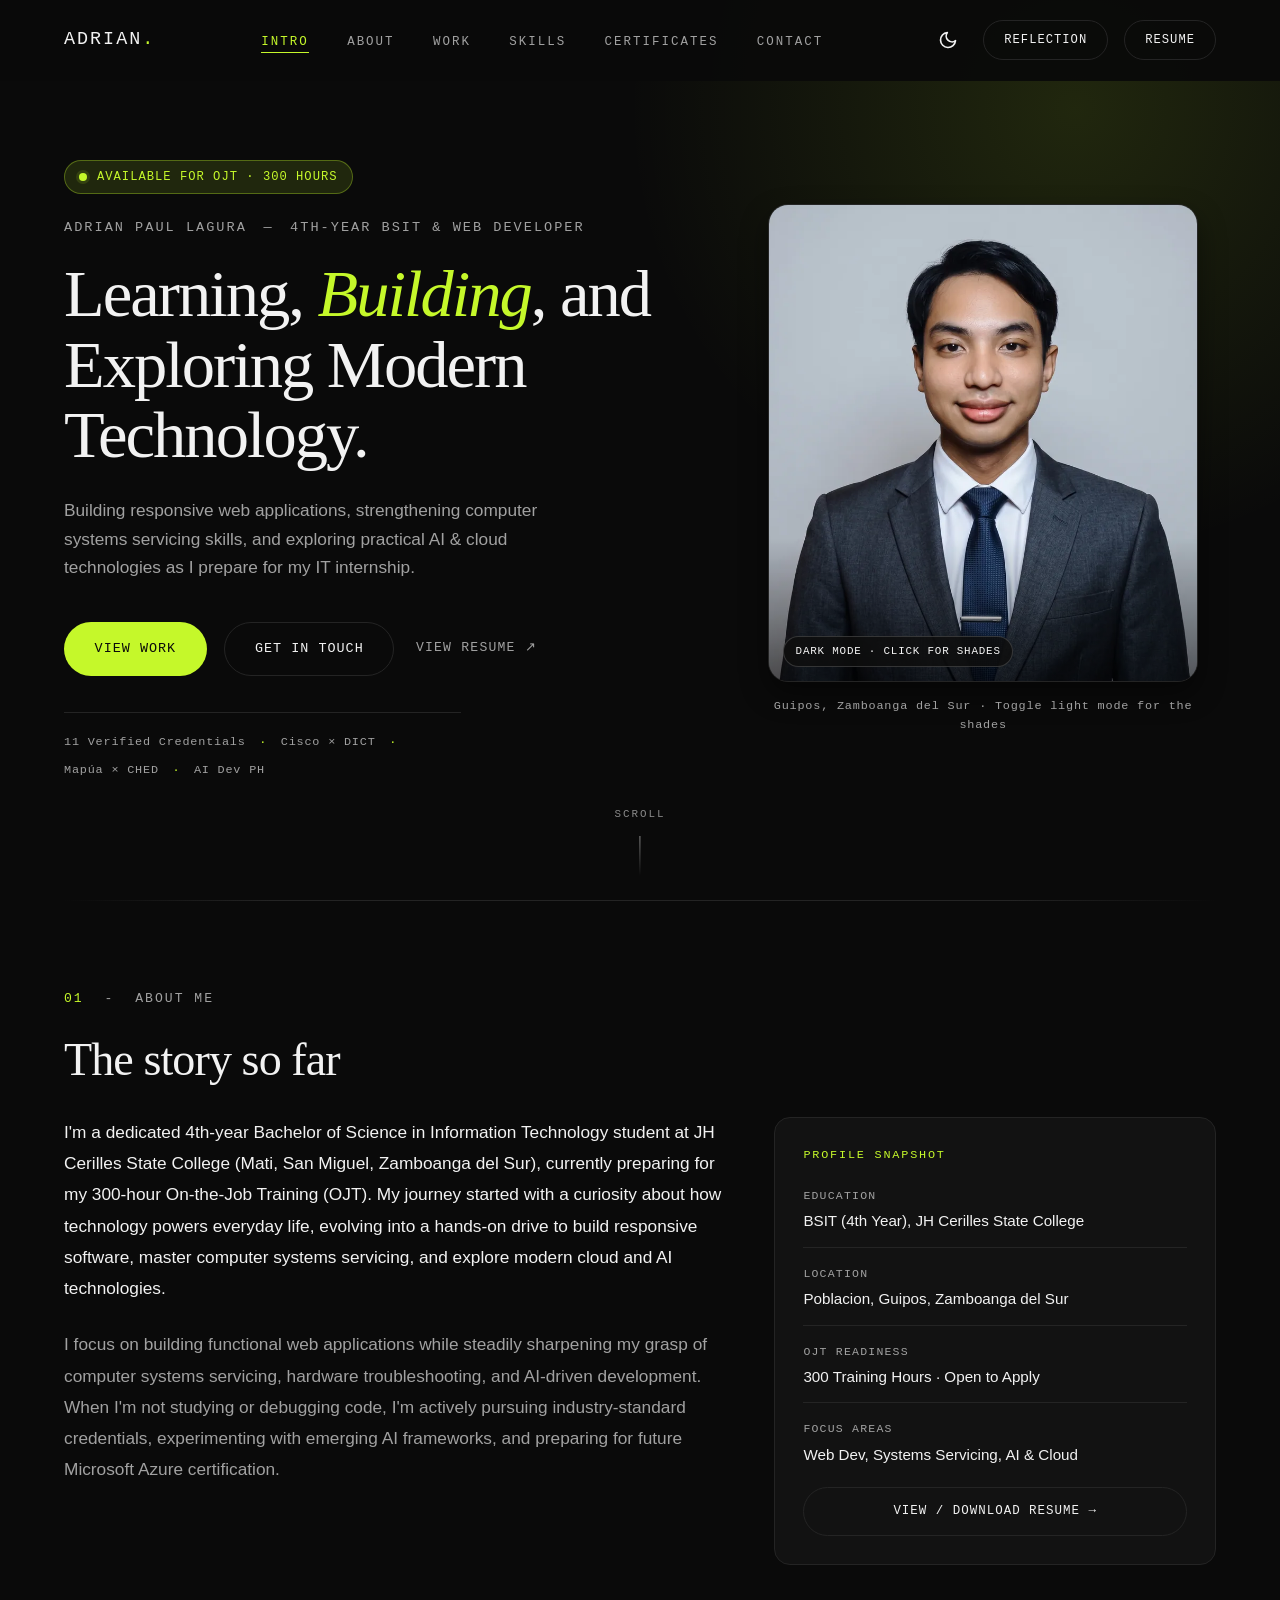
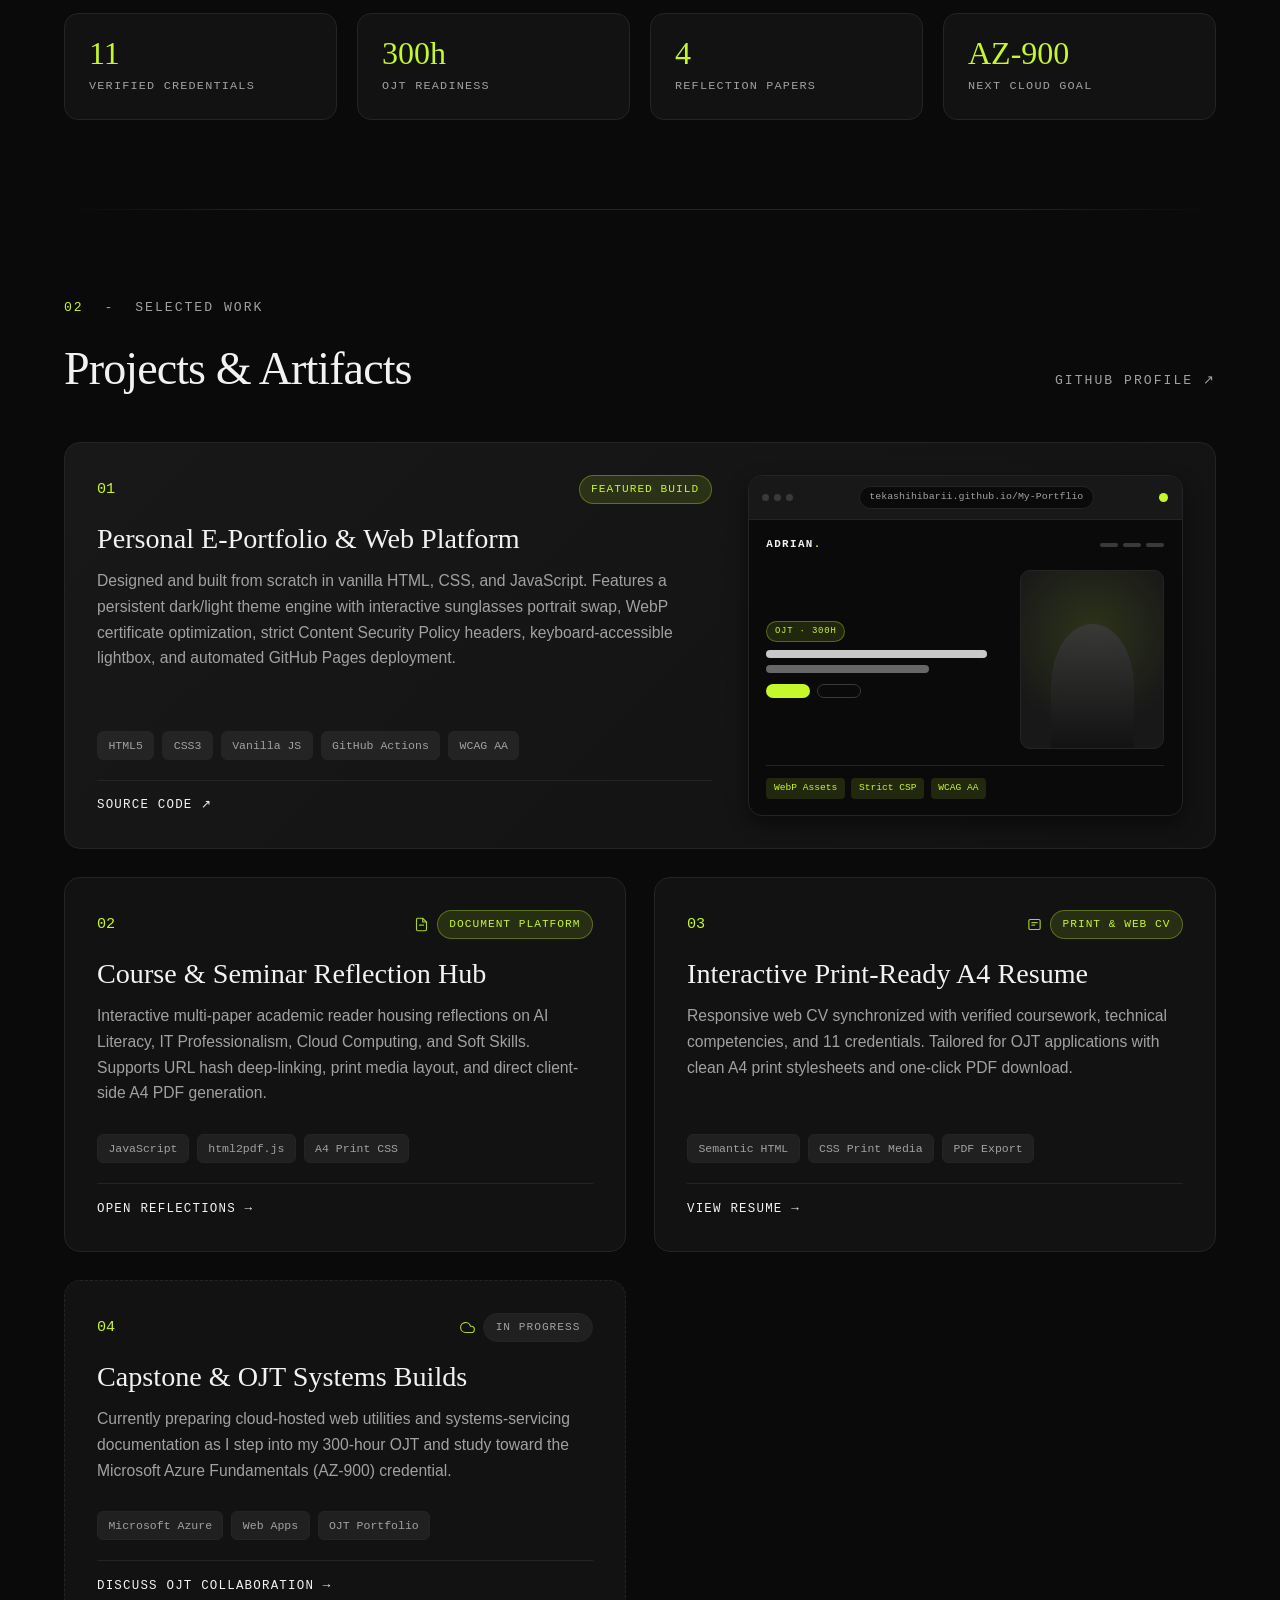
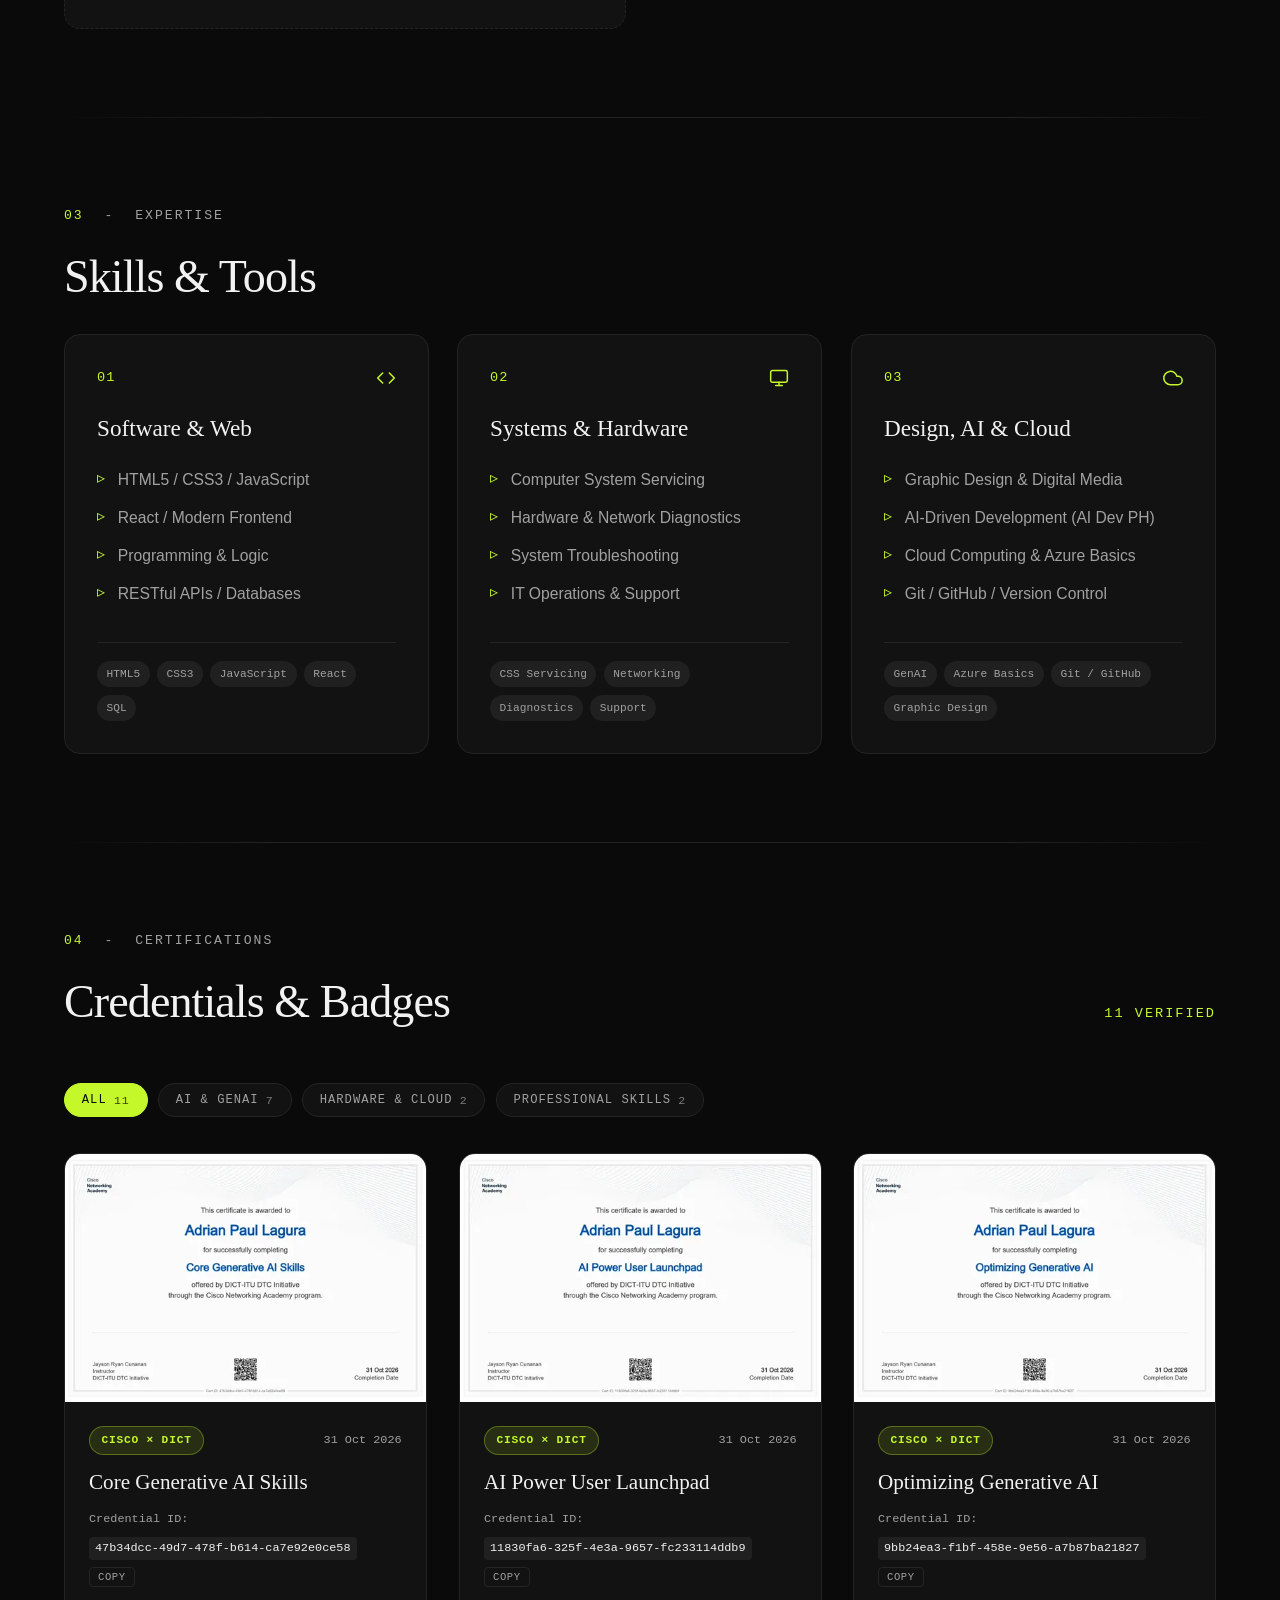
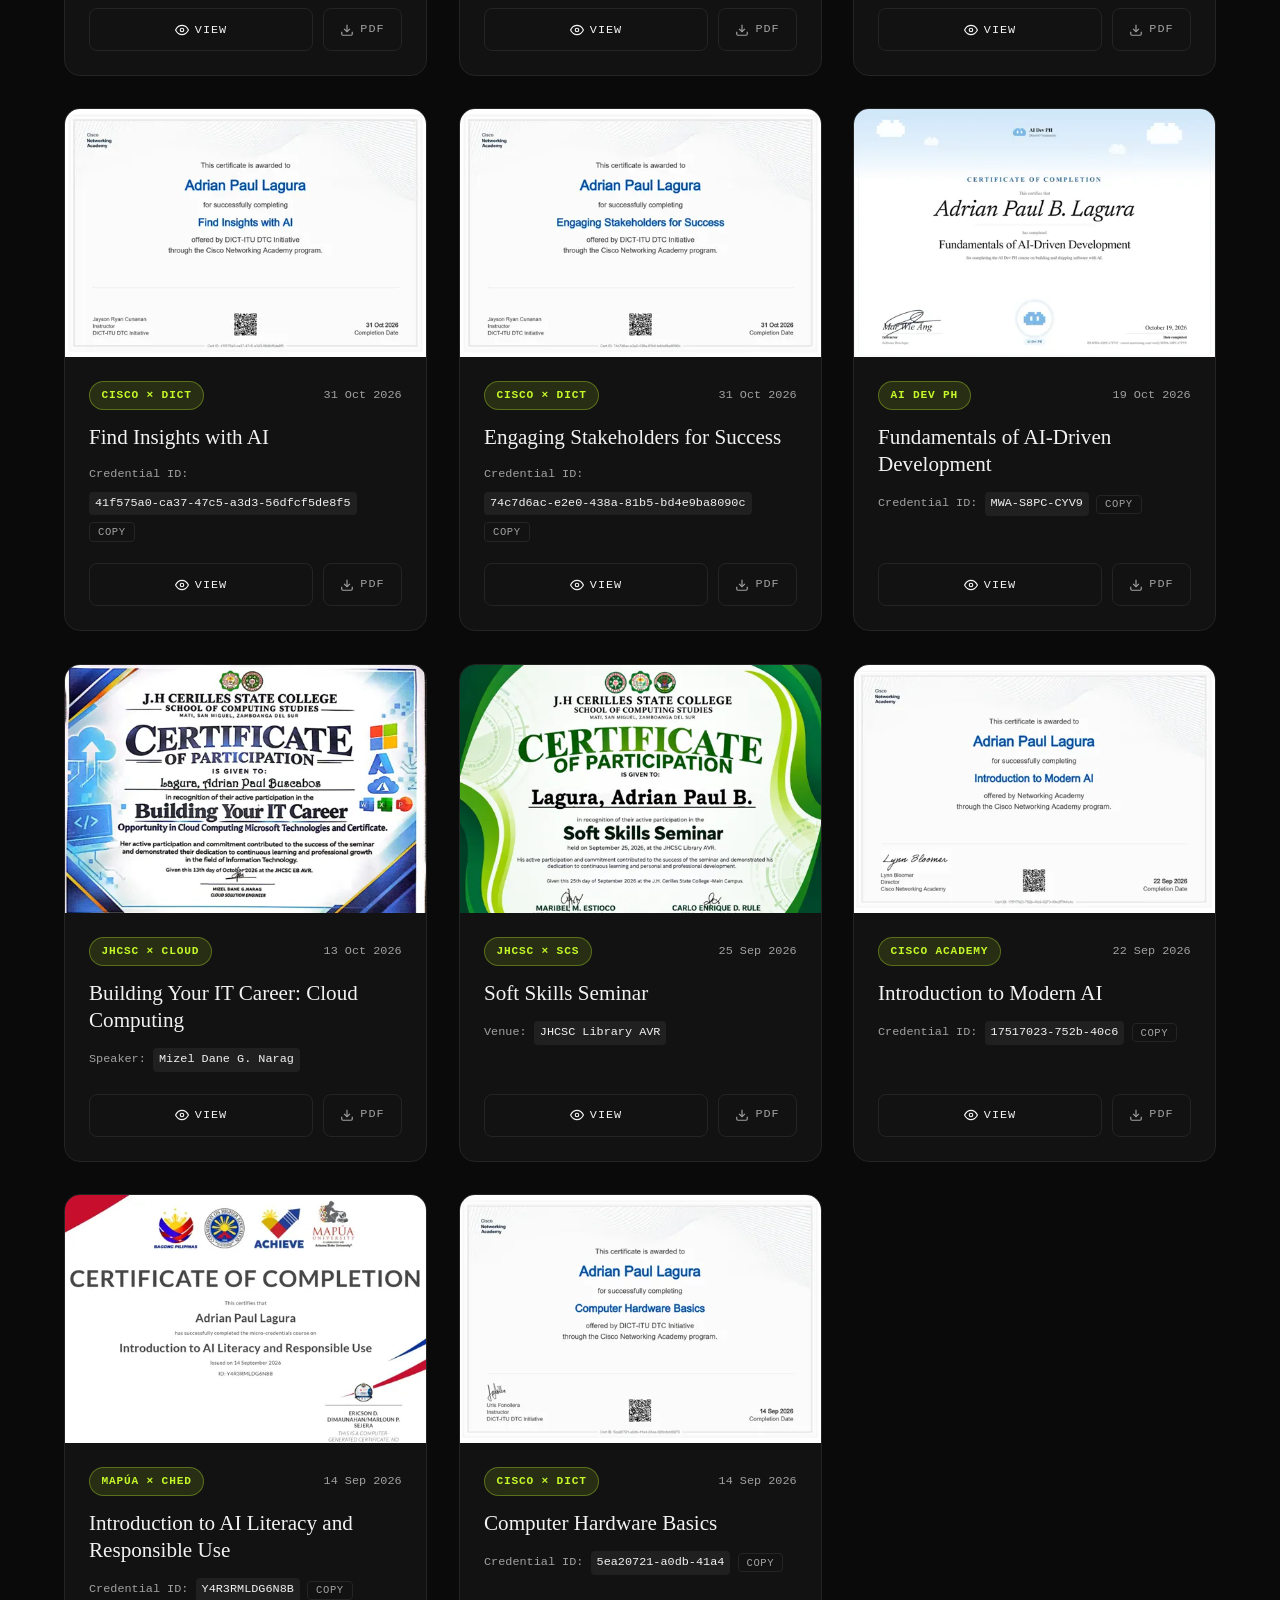
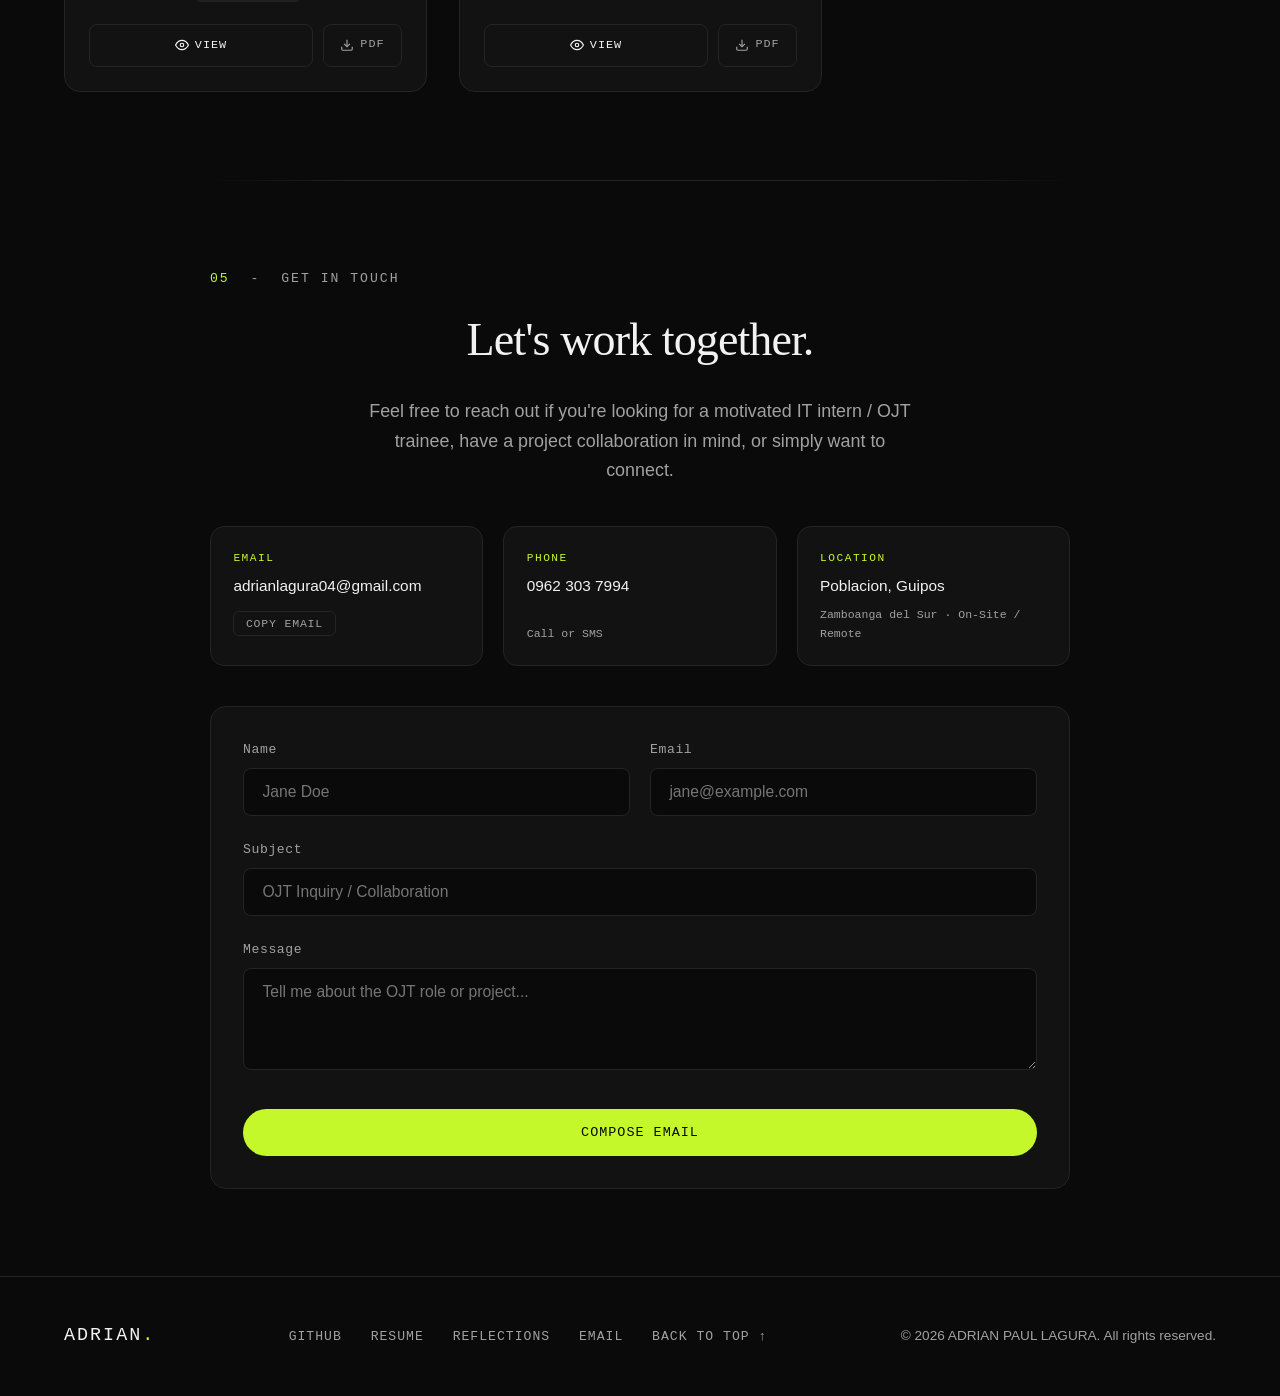
==== commit 587d1c67: "Add Soft Skills Seminar reflection paper to portfolio" ====
--- a/index.html
+++ b/index.html
@@ -214,7 +214,7 @@
                     <span class="stat-label">OJT Readiness</span>
                 </div>
                 <div class="stat-item">
-                    <span class="stat-value">3</span>
+                    <span class="stat-value">4</span>
                     <span class="stat-label">Reflection Papers</span>
                 </div>
                 <div class="stat-item">
@@ -324,8 +324,8 @@
                         </div>
                         <h3>Course &amp; Seminar Reflection Hub</h3>
                         <p>Interactive multi-paper academic reader housing reflections on AI Literacy, IT
-                            Professionalism, and Cloud Computing. Supports URL hash deep-linking, print media layout,
-                            and direct client-side A4 PDF generation.</p>
+                            Professionalism, Cloud Computing, and Soft Skills. Supports URL hash deep-linking, print
+                            media layout, and direct client-side A4 PDF generation.</p>
                     </div>
                     <div class="project-card-bottom">
                         <ul class="project-tags" aria-label="Technologies used">
